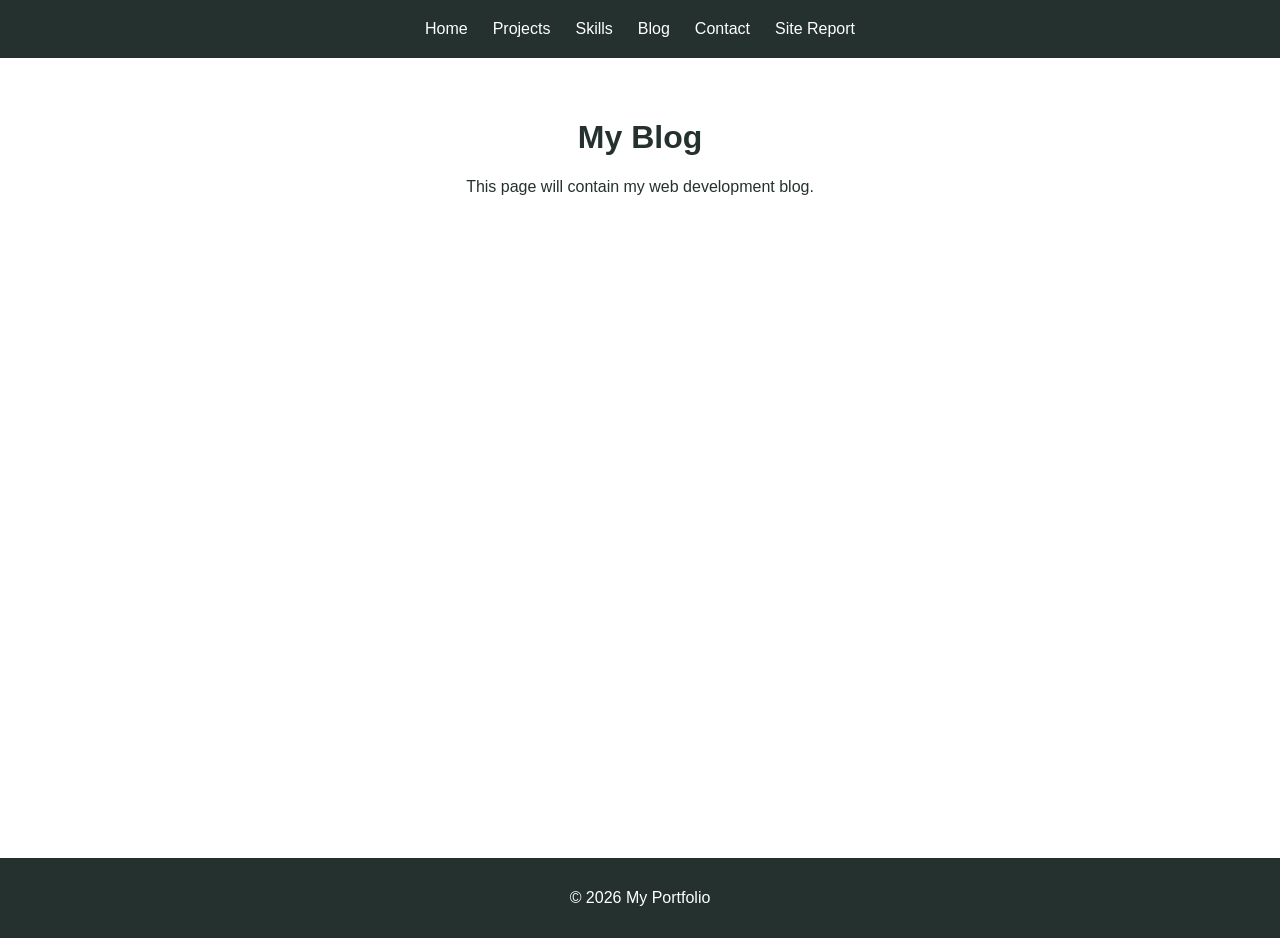
==== blog.html @ 3a8a8861 "Created portfolio website structure" ====
<!DOCTYPE html>
<html lang="en">
<head>
    <meta charset="UTF-8">
    <meta name="viewport" content="width=device-width, initial-scale=1.0">
    <title>Blog | My Portfolio</title>
    <link rel="stylesheet" href="file.css">
</head>

<body>

    <header>
        <nav>
            <a href="index.html">Home</a>
            <a href="project.html">Projects</a>
            <a href="skills.html">Skills</a>
            <a href="blog.html">Blog</a>
            <a href="contact.html">Contact</a>
            <a href="sitereport.html">Site Report</a>
        </nav>
    </header>

    <main>
        <h1>My Blog</h1>
        <p>This page will contain my web development blog.</p>
    </main>

    <footer>
        <p>&copy; 2026 My Portfolio</p>
    </footer>

</body>
</html>
---- file.css ----
body {
    margin: 0;
    font-family: Arial, sans-serif;
    background-color: white;
    color: #24312F;
}

header {
    background-color: #24312F;
    padding: 20px;
}

nav {
    display: flex;
    justify-content: center;
    gap: 25px;
}

nav a {
    color: white;
    text-decoration: none;
}

nav a:hover {
    text-decoration: underline;
}

main {
    min-height: 80vh;
    padding: 40px;
    text-align: center;
}

footer {
    background-color: #24312F;
    color: white;
    text-align: center;
    padding: 15px;
}
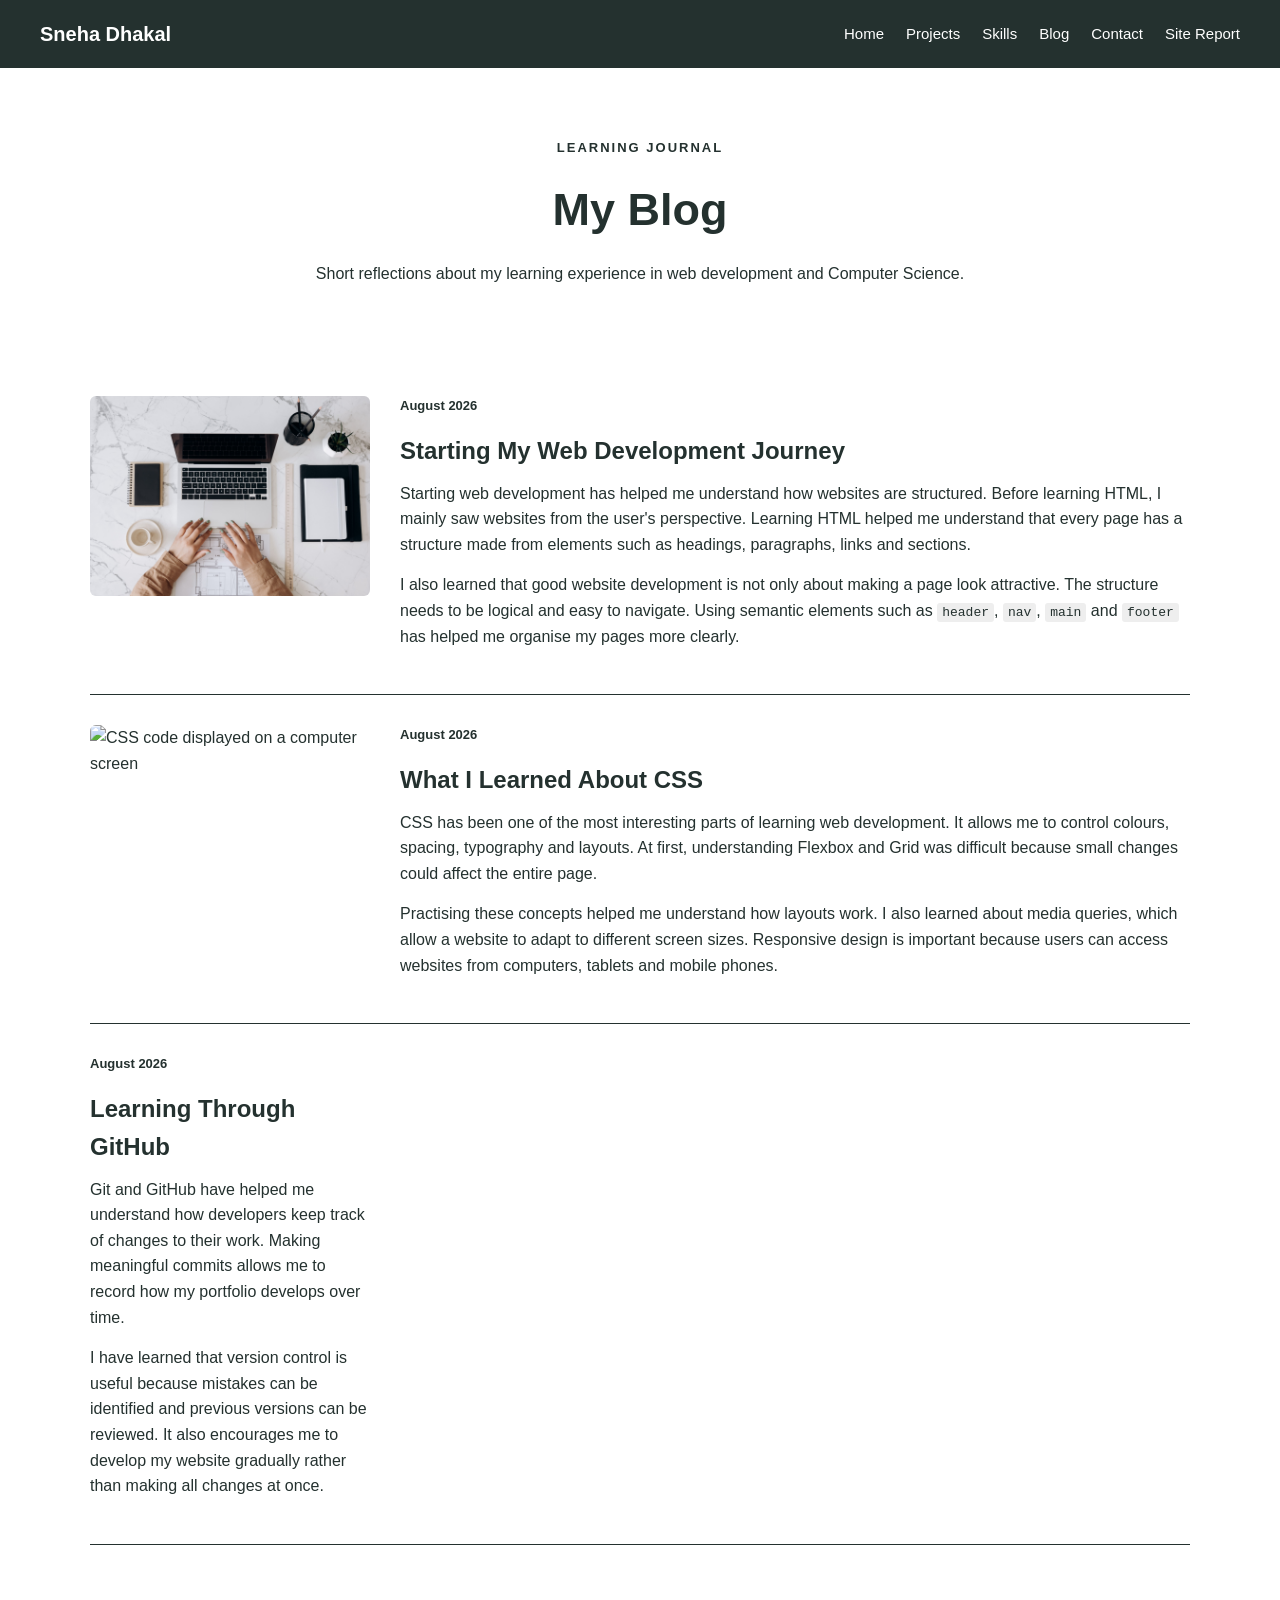
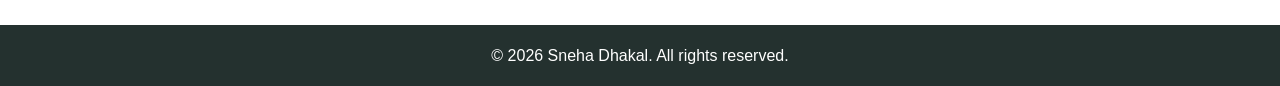
==== commit dc6078b9: "Fixed project images and updated portfolio styling" ====
--- a/blog.html
+++ b/blog.html
@@ -1,33 +1,173 @@
 <!DOCTYPE html>
 <html lang="en">
+
 <head>
     <meta charset="UTF-8">
     <meta name="viewport" content="width=device-width, initial-scale=1.0">
-    <title>Blog | My Portfolio</title>
+    <meta name="description" content="Web development blog by Sneha Dhakal">
+    <title>Blog | Sneha Dhakal</title>
+
     <link rel="stylesheet" href="file.css">
 </head>
 
 <body>
 
-    <header>
-        <nav>
-            <a href="index.html">Home</a>
-            <a href="project.html">Projects</a>
-            <a href="skills.html">Skills</a>
-            <a href="blog.html">Blog</a>
-            <a href="contact.html">Contact</a>
-            <a href="sitereport.html">Site Report</a>
+    <header class="site-header">
+
+        <nav aria-label="Main navigation">
+
+            <a href="index.html" class="logo">Sneha Dhakal</a>
+
+            <div class="nav-links">
+                <a href="index.html">Home</a>
+                <a href="project.html">Projects</a>
+                <a href="skills.html">Skills</a>
+                <a href="blog.html">Blog</a>
+                <a href="contact.html">Contact</a>
+                <a href="sitereport.html">Site Report</a>
+            </div>
+
         </nav>
+
     </header>
 
+
     <main>
-        <h1>My Blog</h1>
-        <p>This page will contain my web development blog.</p>
+
+        <section class="page-introduction">
+
+            <div class="content-width">
+
+                <p class="eyebrow">LEARNING JOURNAL</p>
+
+                <h1>My Blog</h1>
+
+                <p>
+                    Short reflections about my learning experience in
+                    web development and Computer Science.
+                </p>
+
+            </div>
+
+        </section>
+
+
+        <section class="blog-section">
+
+            <div class="content-width">
+
+
+                <article class="blog-post">
+
+                    <img src="images/blog1.jpg"
+                         alt="Computer and web development workspace">
+
+                    <div class="blog-content">
+
+                        <p class="blog-date">August 2026</p>
+
+                        <h2>Starting My Web Development Journey</h2>
+
+                        <p>
+                            Starting web development has helped me understand
+                            how websites are structured. Before learning HTML,
+                            I mainly saw websites from the user's perspective.
+                            Learning HTML helped me understand that every page
+                            has a structure made from elements such as headings,
+                            paragraphs, links and sections.
+                        </p>
+
+                        <p>
+                            I also learned that good website development is
+                            not only about making a page look attractive.
+                            The structure needs to be logical and easy to
+                            navigate. Using semantic elements such as
+                            <code>header</code>, <code>nav</code>,
+                            <code>main</code> and <code>footer</code> has
+                            helped me organise my pages more clearly.
+                        </p>
+
+                    </div>
+
+                </article>
+
+
+                <article class="blog-post">
+
+                    <img src="images/blog2.jpg"
+                         alt="CSS code displayed on a computer screen">
+
+                    <div class="blog-content">
+
+                        <p class="blog-date">August 2026</p>
+
+                        <h2>What I Learned About CSS</h2>
+
+                        <p>
+                            CSS has been one of the most interesting parts
+                            of learning web development. It allows me to
+                            control colours, spacing, typography and layouts.
+                            At first, understanding Flexbox and Grid was
+                            difficult because small changes could affect
+                            the entire page.
+                        </p>
+
+                        <p>
+                            Practising these concepts helped me understand
+                            how layouts work. I also learned about media
+                            queries, which allow a website to adapt to
+                            different screen sizes. Responsive design is
+                            important because users can access websites
+                            from computers, tablets and mobile phones.
+                        </p>
+
+                    </div>
+
+                </article>
+
+
+                <article class="blog-post">
+
+                    <div class="blog-content">
+
+                        <p class="blog-date">August 2026</p>
+
+                        <h2>Learning Through GitHub</h2>
+
+                        <p>
+                            Git and GitHub have helped me understand how
+                            developers keep track of changes to their work.
+                            Making meaningful commits allows me to record
+                            how my portfolio develops over time.
+                        </p>
+
+                        <p>
+                            I have learned that version control is useful
+                            because mistakes can be identified and previous
+                            versions can be reviewed. It also encourages me
+                            to develop my website gradually rather than
+                            making all changes at once.
+                        </p>
+
+                    </div>
+
+                </article>
+
+            </div>
+
+        </section>
+
     </main>
 
-    <footer>
-        <p>&copy; 2026 My Portfolio</p>
+
+    <footer class="site-footer">
+
+        <p>
+            &copy; 2026 Sneha Dhakal. All rights reserved.
+        </p>
+
     </footer>
 
 </body>
+
 </html>
--- a/file.css
+++ b/file.css
@@ -1,39 +1,1162 @@
+/* =====================================================
+   CSY1063 WEB DEVELOPMENT
+   SNEHA DHAKAL PORTFOLIO
+   SIMPLE ORIGINAL CSS
+===================================================== */
+
+
+/* =====================================================
+   RESET
+===================================================== */
+
+* {
+    margin: 0;
+    padding: 0;
+    box-sizing: border-box;
+}
+
+
+/* =====================================================
+   GENERAL
+===================================================== */
+
 body {
-    margin: 0;
     font-family: Arial, sans-serif;
+    background-color: #ffffff;
+    color: #24312F;
+    line-height: 1.6;
+}
+
+img {
+    max-width: 100%;
+    display: block;
+}
+
+a {
+    color: #24312F;
+}
+
+p {
+    margin-bottom: 15px;
+}
+
+
+/* =====================================================
+   HEADER
+===================================================== */
+
+.site-header {
+    background-color: #24312F;
+    padding: 18px 30px;
+}
+
+.site-header nav {
+    max-width: 1200px;
+    margin: 0 auto;
+
+    display: flex;
+    align-items: center;
+    justify-content: space-between;
+
+    gap: 30px;
+}
+
+.logo {
+    color: white;
+    text-decoration: none;
+
+    font-size: 20px;
+    font-weight: bold;
+}
+
+.nav-links {
+    display: flex;
+    align-items: center;
+    justify-content: center;
+
+    gap: 22px;
+    flex-wrap: wrap;
+}
+
+.nav-links a {
+    color: white;
+    text-decoration: none;
+
+    font-size: 15px;
+}
+
+.nav-links a:hover {
+    text-decoration: underline;
+}
+
+
+/* =====================================================
+   COMMON CONTENT WIDTH
+===================================================== */
+
+.content-width {
+    width: 90%;
+    max-width: 1100px;
+    margin: 0 auto;
+}
+
+
+/* =====================================================
+   HOME HERO
+===================================================== */
+
+.hero {
+    min-height: 65vh;
+
+    display: flex;
+    align-items: center;
+    justify-content: space-between;
+
+    gap: 50px;
+
+    width: 90%;
+    max-width: 1200px;
+
+    margin: 0 auto;
+
+    padding: 60px 0;
+}
+
+
+/* Left side */
+
+.hero-content {
+    width: 55%;
+}
+
+
+/* Small welcome text */
+
+.eyebrow {
+    font-size: 13px;
+    font-weight: bold;
+
+    letter-spacing: 2px;
+
+    margin-bottom: 15px;
+}
+
+
+/* Main heading */
+
+.hero h1 {
+    font-size: 52px;
+    line-height: 1.2;
+
+    margin-bottom: 15px;
+}
+
+
+/* Subheading */
+
+.hero h2 {
+    font-size: 24px;
+    font-weight: normal;
+
+    margin-bottom: 20px;
+}
+
+
+/* Description */
+
+.hero-description {
+    max-width: 650px;
+
+    margin-bottom: 25px;
+}
+
+
+/* =====================================================
+   HERO IMAGE - RIGHT SIDE
+===================================================== */
+
+.hero-image {
+    width: 40%;
+
+    display: flex;
+    justify-content: center;
+    align-items: center;
+}
+
+.hero-image img {
+    width: 330px;
+    height: 350px;
+
+    object-fit: cover;
+
+    /* Straight corners */
+    border-radius: 0;
+}
+
+
+/* =====================================================
+   BUTTONS
+===================================================== */
+
+.hero-buttons {
+    margin-top: 25px;
+}
+
+.button {
+    display: inline-block;
+
+    background-color: #24312F;
+    color: white;
+
+    padding: 12px 24px;
+    margin: 5px;
+
+    border: 2px solid #24312F;
+    border-radius: 5px;
+
+    text-decoration: none;
+}
+
+.button:hover {
     background-color: white;
     color: #24312F;
 }
 
-header {
-    background-color: #24312F;
-    padding: 20px;
-}
-
-nav {
-    display: flex;
-    justify-content: center;
-    gap: 25px;
-}
-
-nav a {
-    color: white;
-    text-decoration: none;
-}
-
-nav a:hover {
-    text-decoration: underline;
-}
-
-main {
-    min-height: 80vh;
-    padding: 40px;
-    text-align: center;
-}
-
-footer {
+.button-outline {
+    background-color: white;
+    color: #24312F;
+}
+
+.button-outline:hover {
     background-color: #24312F;
     color: white;
+}
+
+
+/* =====================================================
+   ABOUT SECTION
+===================================================== */
+
+.about-section {
+    background-color: #f5f5f5;
+
+    padding: 70px 20px;
+
     text-align: center;
-    padding: 15px;
+}
+
+.about-section .content-width {
+    max-width: 900px;
+    margin: 0 auto;
+}
+
+.about-section h2 {
+    color: #24312F;
+
+    font-size: 36px;
+    line-height: 1.3;
+
+    margin-bottom: 25px;
+}
+
+.about-section p {
+    max-width: 800px;
+
+    margin: 0 auto 18px;
+
+    color: #333333;
+
+    font-size: 16px;
+
+    line-height: 1.7;
+}
+
+
+/* =====================================================
+   HOME SKILLS / LEARNING
+===================================================== */
+
+.home-skills {
+    background-color: #ffffff;
+
+    padding: 70px 20px 80px;
+}
+
+.home-skills .content-width {
+    max-width: 1050px;
+
+    margin: 0 auto;
+}
+
+
+/* Skills heading */
+
+.home-skills h2 {
+    text-align: center;
+
+    color: #24312F;
+
+    font-size: 36px;
+
+    line-height: 1.3;
+
+    margin-bottom: 45px;
+}
+
+
+/* =====================================================
+   SKILL GRID
+===================================================== */
+
+.home-skill-grid {
+    display: grid;
+
+    grid-template-columns: repeat(3, 1fr);
+
+    gap: 30px;
+
+    max-width: 1050px;
+
+    margin: 0 auto;
+}
+
+
+/* =====================================================
+   SKILL ITEMS
+===================================================== */
+
+.simple-card {
+    background-color: #ffffff;
+
+    border-top: 3px solid #24312F;
+
+    border-bottom: 1px solid #cccccc;
+
+    padding: 30px 25px;
+
+    text-align: left;
+}
+
+.simple-card h3 {
+    color: #24312F;
+
+    font-size: 22px;
+
+    margin-bottom: 12px;
+}
+
+.simple-card p {
+    color: #333333;
+
+    font-size: 15px;
+
+    line-height: 1.7;
+
+    margin-bottom: 0;
+}
+
+
+/* =====================================================
+   VIEW FULL SKILLS BUTTON
+===================================================== */
+
+.center-link {
+    text-align: center;
+
+    margin-top: 40px;
+}
+
+.text-link {
+    display: inline-block;
+
+    background-color: #24312F;
+
+    color: white;
+
+    padding: 11px 22px;
+
+    border: 2px solid #24312F;
+
+    border-radius: 4px;
+
+    text-decoration: none;
+}
+
+.text-link:hover {
+    background-color: white;
+
+    color: #24312F;
+}
+
+
+/* =====================================================
+   PAGE INTRODUCTION
+===================================================== */
+
+.page-introduction {
+    padding: 70px 20px 45px;
+
+    text-align: center;
+}
+
+.page-introduction h1 {
+    font-size: 45px;
+
+    margin-bottom: 15px;
+}
+
+.page-introduction p:last-child {
+    max-width: 750px;
+
+    margin-left: auto;
+    margin-right: auto;
+}
+
+
+/* =====================================================
+   PROJECT PAGE
+===================================================== */
+
+.projects-section {
+    width: 90%;
+    max-width: 1100px;
+
+    margin: 0 auto;
+
+    padding-bottom: 80px;
+}
+
+
+/* Different grid layout required by assessment */
+
+.project-grid {
+    display: grid;
+
+    grid-template-columns: 2fr 1fr;
+
+    grid-template-rows: auto auto auto;
+
+    gap: 25px;
+}
+
+
+/* Large project */
+
+.project-large {
+    grid-row: span 2;
+}
+
+
+/* Wide project */
+
+.project-wide {
+    grid-column: 1 / -1;
+}
+
+
+/* Project card */
+
+.project-card {
+    border: 1px solid #24312F;
+
+    border-radius: 7px;
+
+    overflow: hidden;
+
+    background-color: white;
+}
+
+
+/* Project image */
+
+.project-image {
+    width: 100%;
+    height: 220px;
+
+    overflow: hidden;
+}
+
+.project-large .project-image {
+    height: 300px;
+}
+
+.project-image img {
+    width: 100%;
+    height: 100%;
+
+    object-fit: cover;
+}
+
+.project-content {
+    padding: 25px;
+}
+
+.project-number {
+    font-weight: bold;
+
+    font-size: 14px;
+}
+
+.project-content h2 {
+    margin-bottom: 12px;
+}
+
+
+/* =====================================================
+   SKILLS PAGE
+===================================================== */
+
+.skills-section {
+    padding: 30px 20px 60px;
+}
+
+.skills-section h2 {
+    font-size: 32px;
+
+    margin-bottom: 25px;
+}
+
+
+/* =====================================================
+   SKILLS TABLE
+===================================================== */
+
+.table-wrapper {
+    overflow-x: auto;
+}
+
+table {
+    width: 100%;
+
+    border-collapse: collapse;
+
+    min-width: 600px;
+}
+
+caption {
+    text-align: left;
+
+    font-weight: bold;
+
+    margin-bottom: 10px;
+}
+
+th,
+td {
+    border: 1px solid #24312F;
+
+    padding: 14px;
+
+    text-align: left;
+}
+
+th {
+    background-color: #24312F;
+
+    color: white;
+}
+
+
+/* =====================================================
+   SKILLS LISTS
+===================================================== */
+
+.skills-lists {
+    padding: 20px 20px 80px;
+}
+
+.skill-list-grid {
+    display: grid;
+
+    grid-template-columns: repeat(3, 1fr);
+
+    gap: 25px;
+}
+
+.list-card {
+    border: 1px solid #24312F;
+
+    border-radius: 6px;
+
+    padding: 30px;
+
+    background-color: white;
+}
+
+.list-card h2 {
+    margin-bottom: 20px;
+}
+
+.list-card ul,
+.list-card ol {
+    padding-left: 22px;
+}
+
+.list-card li {
+    margin-bottom: 8px;
+}
+
+
+/* =====================================================
+   BLOG PAGE
+===================================================== */
+
+.blog-section {
+    padding: 20px 20px 80px;
+}
+
+.blog-post {
+    display: grid;
+
+    grid-template-columns: 280px 1fr;
+
+    gap: 30px;
+
+    padding: 30px 0;
+
+    border-bottom: 1px solid #24312F;
+}
+
+.blog-post img {
+    width: 100%;
+    height: 200px;
+
+    object-fit: cover;
+
+    border-radius: 6px;
+}
+
+.blog-content h2 {
+    margin-bottom: 10px;
+}
+
+.blog-date {
+    font-size: 13px;
+
+    font-weight: bold;
+}
+
+
+/* =====================================================
+   CONTACT PAGE
+===================================================== */
+
+.contact-section {
+    padding: 20px 20px 80px;
+}
+
+.contact-grid {
+    display: grid;
+
+    grid-template-columns: 1fr 1fr;
+
+    gap: 60px;
+}
+
+.contact-information h2,
+.contact-form h2 {
+    margin-bottom: 20px;
+}
+
+.contact-detail {
+    margin-top: 25px;
+}
+
+.contact-detail h3 {
+    margin-bottom: 5px;
+}
+
+.contact-detail a {
+    color: #24312F;
+}
+
+
+/* Contact form */
+
+.contact-form {
+    display: flex;
+
+    flex-direction: column;
+}
+
+.contact-form label {
+    margin-top: 15px;
+
+    margin-bottom: 5px;
+
+    font-weight: bold;
+}
+
+.contact-form input,
+.contact-form textarea {
+    width: 100%;
+
+    padding: 12px;
+
+    border: 1px solid #24312F;
+
+    border-radius: 4px;
+
+    font-family: Arial, sans-serif;
+
+    font-size: 15px;
+}
+
+.contact-form textarea {
+    resize: vertical;
+}
+
+.contact-form button {
+    margin-top: 20px;
+
+    padding: 12px;
+
+    background-color: #24312F;
+
+    color: white;
+
+    border: 2px solid #24312F;
+
+    border-radius: 5px;
+
+    cursor: pointer;
+
+    font-size: 15px;
+}
+
+.contact-form button:hover {
+    background-color: white;
+
+    color: #24312F;
+}
+
+
+/* =====================================================
+   SITE REPORT
+===================================================== */
+
+.report-section {
+    padding: 60px 20px 80px;
+}
+
+.report-content {
+    width: 90%;
+
+    max-width: 900px;
+
+    margin: 0 auto;
+}
+
+.report-content > .eyebrow {
+    text-align: center;
+}
+
+.report-content > h1 {
+    text-align: center;
+
+    font-size: 45px;
+
+    margin-bottom: 50px;
+}
+
+.report-part {
+    margin-bottom: 45px;
+}
+
+.report-part h2 {
+    margin-bottom: 15px;
+}
+
+.report-part p {
+    margin-bottom: 18px;
+}
+
+code {
+    background-color: #eeeeee;
+
+    padding: 2px 5px;
+
+    border-radius: 3px;
+}
+
+
+/* =====================================================
+   VALIDATION SECTION
+===================================================== */
+
+.validation-placeholder {
+    border: 2px dashed #24312F;
+
+    padding: 30px;
+
+    margin-top: 20px;
+
+    text-align: center;
+}
+
+.validation-placeholder img {
+    max-width: 100%;
+
+    height: auto;
+
+    margin: 20px auto;
+}
+
+
+/* =====================================================
+   FOOTER
+===================================================== */
+
+.site-footer {
+    background-color: #24312F;
+
+    color: white;
+
+    text-align: center;
+
+    padding: 18px 20px;
+}
+
+.site-footer p {
+    margin: 0;
+}
+
+
+/* =====================================================
+   TABLET RESPONSIVE
+===================================================== */
+
+@media (max-width: 768px) {
+
+    /* ---------------------------------------------
+       Navigation
+    --------------------------------------------- */
+
+    .site-header {
+        padding: 15px 20px;
+    }
+
+    .site-header nav {
+        flex-direction: column;
+
+        gap: 15px;
+    }
+
+    .nav-links {
+        gap: 12px;
+    }
+
+
+    /* ---------------------------------------------
+       Hero
+    --------------------------------------------- */
+
+    .hero {
+        min-height: auto;
+
+        flex-direction: column;
+
+        text-align: center;
+
+        gap: 35px;
+
+        padding: 50px 20px;
+    }
+
+    .hero-content {
+        width: 100%;
+    }
+
+    .hero h1 {
+        font-size: 38px;
+    }
+
+    .hero h2 {
+        font-size: 20px;
+    }
+
+    .hero-description {
+        margin-left: auto;
+
+        margin-right: auto;
+    }
+
+
+    /* ---------------------------------------------
+       Hero Image
+    --------------------------------------------- */
+
+    .hero-image {
+        width: 100%;
+
+        order: -1;
+    }
+
+    .hero-image img {
+        width: 260px;
+
+        height: 280px;
+    }
+
+
+    /* ---------------------------------------------
+       Buttons
+    --------------------------------------------- */
+
+    .hero-buttons {
+        display: flex;
+
+        flex-direction: column;
+
+        align-items: center;
+    }
+
+    .button {
+        width: 210px;
+
+        text-align: center;
+    }
+
+
+    /* ---------------------------------------------
+       About
+    --------------------------------------------- */
+
+    .about-section {
+        padding: 55px 20px;
+    }
+
+    .about-section h2 {
+        font-size: 30px;
+    }
+
+    .about-section p {
+        font-size: 15px;
+    }
+
+
+    /* ---------------------------------------------
+       Home Skills
+    --------------------------------------------- */
+
+    .home-skills {
+        padding: 55px 20px 65px;
+    }
+
+    .home-skills h2 {
+        font-size: 30px;
+
+        margin-bottom: 35px;
+    }
+
+    .home-skill-grid {
+        grid-template-columns: 1fr;
+
+        gap: 20px;
+    }
+
+    .simple-card {
+        text-align: center;
+
+        padding: 25px 20px;
+    }
+
+
+    /* ---------------------------------------------
+       Page Headings
+    --------------------------------------------- */
+
+    .page-introduction h1 {
+        font-size: 36px;
+    }
+
+
+    /* ---------------------------------------------
+       Projects
+    --------------------------------------------- */
+
+    .project-grid {
+        grid-template-columns: 1fr;
+
+        grid-template-rows: auto;
+    }
+
+    .project-large {
+        grid-row: auto;
+    }
+
+    .project-wide {
+        grid-column: auto;
+    }
+
+    .project-large .project-image,
+    .project-image {
+        height: 220px;
+    }
+
+
+    /* ---------------------------------------------
+       Skills
+    --------------------------------------------- */
+
+    .skill-list-grid {
+        grid-template-columns: 1fr;
+    }
+
+
+    /* ---------------------------------------------
+       Blog
+    --------------------------------------------- */
+
+    .blog-post {
+        grid-template-columns: 1fr;
+    }
+
+    .blog-post img {
+        height: 230px;
+    }
+
+
+    /* ---------------------------------------------
+       Contact
+    --------------------------------------------- */
+
+    .contact-grid {
+        grid-template-columns: 1fr;
+
+        gap: 40px;
+    }
+
+
+    /* ---------------------------------------------
+       Site Report
+    --------------------------------------------- */
+
+    .report-content > h1 {
+        font-size: 36px;
+    }
+}
+
+
+/* =====================================================
+   SMALL MOBILE
+===================================================== */
+
+@media (max-width: 480px) {
+
+    /* Navigation */
+
+    .nav-links {
+        flex-direction: column;
+
+        width: 100%;
+    }
+
+
+    /* Hero */
+
+    .hero {
+        width: 92%;
+
+        padding: 40px 15px;
+    }
+
+    .hero h1 {
+        font-size: 32px;
+    }
+
+    .hero h2 {
+        font-size: 18px;
+    }
+
+    .hero-description {
+        font-size: 15px;
+    }
+
+    .hero-image img {
+        width: 210px;
+
+        height: 230px;
+    }
+
+
+    /* Page headings */
+
+    .page-introduction h1 {
+        font-size: 32px;
+    }
+
+
+    /* Section headings */
+
+    .about-section h2,
+    .home-skills h2 {
+        font-size: 27px;
+    }
+
+
+    /* About */
+
+    .about-section {
+        padding: 50px 15px;
+    }
+
+    .about-section p {
+        font-size: 15px;
+    }
+
+
+    /* Home skills */
+
+    .home-skills {
+        padding: 50px 15px 60px;
+    }
+
+    .simple-card {
+        padding: 25px 20px;
+    }
+
+    .simple-card h3 {
+        font-size: 20px;
+    }
+
+    .simple-card p {
+        font-size: 14px;
+    }
+
+
+    /* Buttons */
+
+    .button {
+        width: 200px;
+    }
+
+    .text-link {
+        padding: 10px 18px;
+    }
+
+
+    /* Project */
+
+    .project-content {
+        padding: 20px;
+    }
+
+
+    /* Contact */
+
+    .contact-section {
+        padding: 20px 15px 60px;
+    }
+
+
+    /* Report */
+
+    .report-section {
+        padding: 45px 15px 60px;
+    }
+
+    .report-content {
+        width: 100%;
+    }
 }
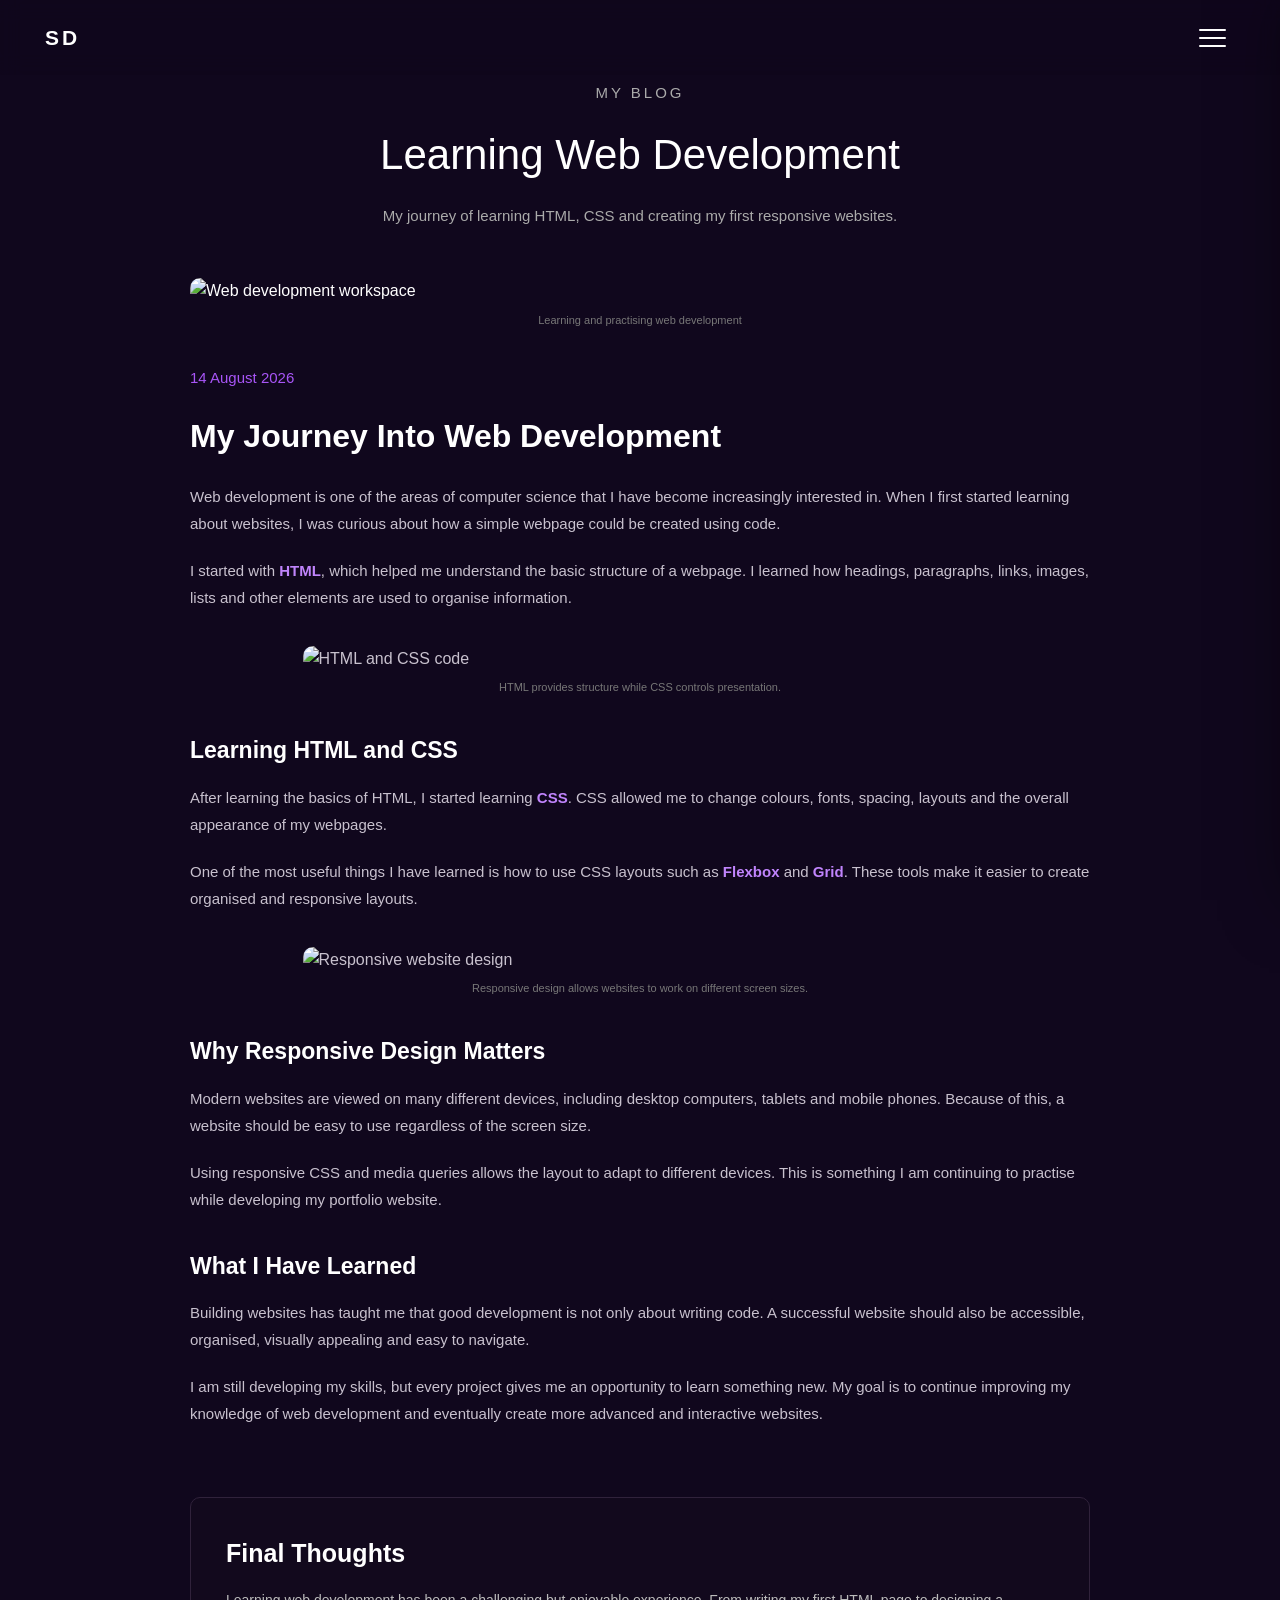
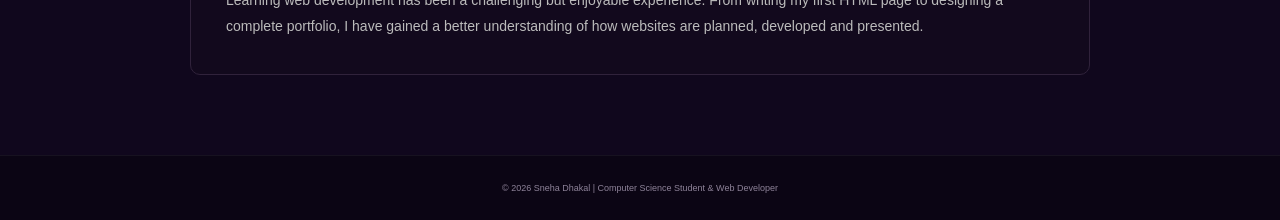
==== commit 3e36a840: "Updated portfolio pages and site report" ====
--- a/blog.html
+++ b/blog.html
@@ -2,171 +2,347 @@
 <html lang="en">
 
 <head>
+
     <meta charset="UTF-8">
-    <meta name="viewport" content="width=device-width, initial-scale=1.0">
-    <meta name="description" content="Web development blog by Sneha Dhakal">
+
+    <meta name="viewport"
+          content="width=device-width, initial-scale=1.0">
+
+    <meta name="description"
+          content="Blog by Sneha Dhakal about web development and technology">
+
     <title>Blog | Sneha Dhakal</title>
 
     <link rel="stylesheet" href="file.css">
+
 </head>
 
+
 <body>
 
-    <header class="site-header">
-
-        <nav aria-label="Main navigation">
-
-            <a href="index.html" class="logo">Sneha Dhakal</a>
-
-            <div class="nav-links">
-                <a href="index.html">Home</a>
-                <a href="project.html">Projects</a>
-                <a href="skills.html">Skills</a>
-                <a href="blog.html">Blog</a>
-                <a href="contact.html">Contact</a>
-                <a href="sitereport.html">Site Report</a>
-            </div>
-
-        </nav>
-
-    </header>
-
-
-    <main>
-
-        <section class="page-introduction">
-
-            <div class="content-width">
-
-                <p class="eyebrow">LEARNING JOURNAL</p>
-
-                <h1>My Blog</h1>
-
-                <p>
-                    Short reflections about my learning experience in
-                    web development and Computer Science.
-                </p>
-
-            </div>
-
-        </section>
-
-
-        <section class="blog-section">
-
-            <div class="content-width">
-
-
-                <article class="blog-post">
-
-                    <img src="images/blog1.jpg"
-                         alt="Computer and web development workspace">
-
-                    <div class="blog-content">
-
-                        <p class="blog-date">August 2026</p>
-
-                        <h2>Starting My Web Development Journey</h2>
-
-                        <p>
-                            Starting web development has helped me understand
-                            how websites are structured. Before learning HTML,
-                            I mainly saw websites from the user's perspective.
-                            Learning HTML helped me understand that every page
-                            has a structure made from elements such as headings,
-                            paragraphs, links and sections.
-                        </p>
-
-                        <p>
-                            I also learned that good website development is
-                            not only about making a page look attractive.
-                            The structure needs to be logical and easy to
-                            navigate. Using semantic elements such as
-                            <code>header</code>, <code>nav</code>,
-                            <code>main</code> and <code>footer</code> has
-                            helped me organise my pages more clearly.
-                        </p>
-
-                    </div>
-
-                </article>
-
-
-                <article class="blog-post">
-
-                    <img src="images/blog2.jpg"
-                         alt="CSS code displayed on a computer screen">
-
-                    <div class="blog-content">
-
-                        <p class="blog-date">August 2026</p>
-
-                        <h2>What I Learned About CSS</h2>
-
-                        <p>
-                            CSS has been one of the most interesting parts
-                            of learning web development. It allows me to
-                            control colours, spacing, typography and layouts.
-                            At first, understanding Flexbox and Grid was
-                            difficult because small changes could affect
-                            the entire page.
-                        </p>
-
-                        <p>
-                            Practising these concepts helped me understand
-                            how layouts work. I also learned about media
-                            queries, which allow a website to adapt to
-                            different screen sizes. Responsive design is
-                            important because users can access websites
-                            from computers, tablets and mobile phones.
-                        </p>
-
-                    </div>
-
-                </article>
-
-
-                <article class="blog-post">
-
-                    <div class="blog-content">
-
-                        <p class="blog-date">August 2026</p>
-
-                        <h2>Learning Through GitHub</h2>
-
-                        <p>
-                            Git and GitHub have helped me understand how
-                            developers keep track of changes to their work.
-                            Making meaningful commits allows me to record
-                            how my portfolio develops over time.
-                        </p>
-
-                        <p>
-                            I have learned that version control is useful
-                            because mistakes can be identified and previous
-                            versions can be reviewed. It also encourages me
-                            to develop my website gradually rather than
-                            making all changes at once.
-                        </p>
-
-                    </div>
-
-                </article>
-
-            </div>
-
-        </section>
-
-    </main>
-
-
-    <footer class="site-footer">
-
-        <p>
-            &copy; 2026 Sneha Dhakal. All rights reserved.
-        </p>
-
-    </footer>
+
+<!-- =====================================================
+     HEADER
+===================================================== -->
+
+<header class="navbar">
+
+    <div class="logo">
+        SD
+    </div>
+
+
+    <button class="menu-button"
+            onclick="openMenu()"
+            aria-label="Open menu">
+
+        <span></span>
+        <span></span>
+        <span></span>
+
+    </button>
+
+</header>
+
+
+
+<!-- =====================================================
+     SIDE MENU
+===================================================== -->
+
+<nav class="side-menu" id="sideMenu">
+
+    <button class="close-button"
+            onclick="closeMenu()"
+            aria-label="Close menu">
+
+        &times;
+
+    </button>
+
+
+    <div class="menu-links">
+
+        <a href="index.html">Home</a>
+
+        <a href="blog.html">Blog</a>
+
+        <a href="project.html">Projects</a>
+
+        <a href="contact.html">Contact</a>
+
+        <a href="sitereport.html">Site Report</a>
+
+    </div>
+
+</nav>
+
+
+
+<main>
+
+
+<!-- =====================================================
+     BLOG HEADER
+===================================================== -->
+
+<section class="blog-header">
+
+    <p class="blog-label">
+        MY BLOG
+    </p>
+
+    <h1>
+        Learning Web Development
+    </h1>
+
+    <p>
+        My journey of learning HTML, CSS and creating
+        my first responsive websites.
+    </p>
+
+</section>
+
+
+
+<!-- =====================================================
+     BLOG ARTICLE
+===================================================== -->
+
+<article class="blog-article">
+
+
+    <!-- BLOG IMAGE -->
+
+    <figure class="blog-image">
+
+        <img src="images/web-development.jpg"
+             alt="Web development workspace">
+
+        <figcaption>
+            Learning and practising web development
+        </figcaption>
+
+    </figure>
+
+
+
+    <!-- BLOG CONTENT -->
+
+    <div class="blog-content">
+
+        <p class="blog-date">
+            14 August 2026
+        </p>
+
+
+        <h2>
+            My Journey Into Web Development
+        </h2>
+
+
+        <p>
+
+            Web development is one of the areas of
+            computer science that I have become increasingly
+            interested in. When I first started learning
+            about websites, I was curious about how a
+            simple webpage could be created using code.
+
+        </p>
+
+
+        <p>
+
+            I started with <strong>HTML</strong>, which helped
+            me understand the basic structure of a webpage.
+            I learned how headings, paragraphs, links,
+            images, lists and other elements are used to
+            organise information.
+
+        </p>
+
+
+        <!-- SECOND IMAGE -->
+
+        <figure class="blog-image small-image">
+
+            <img src="images/html-css.jpg"
+                 alt="HTML and CSS code">
+
+            <figcaption>
+                HTML provides structure while CSS controls presentation.
+            </figcaption>
+
+        </figure>
+
+
+        <h3>
+            Learning HTML and CSS
+        </h3>
+
+
+        <p>
+
+            After learning the basics of HTML, I started
+            learning <strong>CSS</strong>. CSS allowed me to
+            change colours, fonts, spacing, layouts and
+            the overall appearance of my webpages.
+
+        </p>
+
+
+        <p>
+
+            One of the most useful things I have learned
+            is how to use CSS layouts such as
+            <strong>Flexbox</strong> and <strong>Grid</strong>.
+            These tools make it easier to create organised
+            and responsive layouts.
+
+        </p>
+
+
+        <!-- THIRD IMAGE -->
+
+        <figure class="blog-image small-image">
+
+            <img src="images/responsive-design.jpg"
+                 alt="Responsive website design">
+
+            <figcaption>
+                Responsive design allows websites to work on different screen sizes.
+            </figcaption>
+
+        </figure>
+
+
+        <h3>
+            Why Responsive Design Matters
+        </h3>
+
+
+        <p>
+
+            Modern websites are viewed on many different
+            devices, including desktop computers, tablets
+            and mobile phones. Because of this, a website
+            should be easy to use regardless of the screen
+            size.
+
+        </p>
+
+
+        <p>
+
+            Using responsive CSS and media queries allows
+            the layout to adapt to different devices. This
+            is something I am continuing to practise while
+            developing my portfolio website.
+
+        </p>
+
+
+        <h3>
+            What I Have Learned
+        </h3>
+
+
+        <p>
+
+            Building websites has taught me that good
+            development is not only about writing code.
+            A successful website should also be accessible,
+            organised, visually appealing and easy to
+            navigate.
+
+        </p>
+
+
+        <p>
+
+            I am still developing my skills, but every
+            project gives me an opportunity to learn
+            something new. My goal is to continue improving
+            my knowledge of web development and eventually
+            create more advanced and interactive websites.
+
+        </p>
+
+
+    </div>
+
+</article>
+
+
+
+<!-- =====================================================
+     BLOG CONCLUSION
+===================================================== -->
+
+<section class="blog-conclusion">
+
+    <h2>
+        Final Thoughts
+    </h2>
+
+    <p>
+
+        Learning web development has been a challenging
+        but enjoyable experience. From writing my first
+        HTML page to designing a complete portfolio,
+        I have gained a better understanding of how
+        websites are planned, developed and presented.
+
+    </p>
+
+</section>
+
+
+</main>
+
+
+
+<!-- =====================================================
+     FOOTER
+===================================================== -->
+
+<footer>
+
+    <p>
+        © 2026 Sneha Dhakal |
+        Computer Science Student & Web Developer
+    </p>
+
+</footer>
+
+
+
+<!-- =====================================================
+     JAVASCRIPT
+===================================================== -->
+
+<script>
+
+function openMenu() {
+
+    document
+        .getElementById("sideMenu")
+        .classList.add("active");
+
+}
+
+
+function closeMenu() {
+
+    document
+        .getElementById("sideMenu")
+        .classList.remove("active");
+
+}
+
+</script>
+
 
 </body>
 
--- a/file.css
+++ b/file.css
@@ -1,13 +1,12 @@
-/* =====================================================
-   CSY1063 WEB DEVELOPMENT
+/* =========================================================
    SNEHA DHAKAL PORTFOLIO
-   SIMPLE ORIGINAL CSS
-===================================================== */
-
-
-/* =====================================================
+   HOME PAGE
+========================================================= */
+
+
+/* =========================================================
    RESET
-===================================================== */
+========================================================= */
 
 * {
     margin: 0;
@@ -15,16 +14,21 @@
     box-sizing: border-box;
 }
 
-
-/* =====================================================
-   GENERAL
-===================================================== */
+html {
+    scroll-behavior: smooth;
+}
 
 body {
-    font-family: Arial, sans-serif;
-    background-color: #ffffff;
-    color: #24312F;
+    background: #10071d;
+    color: #ffffff;
+    font-family: "Trebuchet MS", "Segoe UI", Arial, sans-serif;
     line-height: 1.6;
+    overflow-x: hidden;
+}
+
+a {
+    text-decoration: none;
+    color: inherit;
 }
 
 img {
@@ -32,1131 +36,2886 @@
     display: block;
 }
 
-a {
-    color: #24312F;
-}
-
-p {
-    margin-bottom: 15px;
-}
-
-
-/* =====================================================
-   HEADER
-===================================================== */
-
-.site-header {
-    background-color: #24312F;
-    padding: 18px 30px;
-}
-
-.site-header nav {
-    max-width: 1200px;
-    margin: 0 auto;
+
+/* =========================================================
+   NAVIGATION
+========================================================= */
+
+.navbar {
+    position: fixed;
+
+    top: 0;
+    left: 0;
+
+    width: 100%;
+
+    height: 75px;
+
+    padding: 0 45px;
 
     display: flex;
     align-items: center;
     justify-content: space-between;
 
-    gap: 30px;
-}
+    z-index: 1000;
+
+    background: rgba(16, 7, 29, 0.65);
+
+    backdrop-filter: blur(10px);
+}
+
+
+/* Logo */
 
 .logo {
+    font-size: 21px;
+
+    font-weight: bold;
+
+    letter-spacing: 3px;
+
+    color: #ffffff;
+}
+
+
+/* =========================================================
+   HAMBURGER MENU
+========================================================= */
+
+.menu-button {
+    width: 45px;
+    height: 45px;
+
+    border: none;
+
+    background: transparent;
+
+    cursor: pointer;
+
+    display: flex;
+
+    flex-direction: column;
+
+    justify-content: center;
+
+    align-items: center;
+
+    gap: 6px;
+}
+
+.menu-button span {
+    display: block;
+
+    width: 27px;
+    height: 2px;
+
+    background: #ffffff;
+
+    border-radius: 5px;
+
+    transition: 0.3s ease;
+}
+
+.menu-button:hover span {
+    background: #a94cff;
+}
+
+.menu-button:hover span:first-child {
+    transform: translateX(-4px);
+}
+
+.menu-button:hover span:last-child {
+    transform: translateX(4px);
+}
+
+
+/* =========================================================
+   SIDE MENU
+========================================================= */
+
+.side-menu {
+    position: fixed;
+
+    top: 0;
+    right: -380px;
+
+    width: 350px;
+    height: 100vh;
+
+    padding: 100px 45px;
+
+    background:
+        linear-gradient(
+            145deg,
+            #160923,
+            #28103f
+        );
+
+    z-index: 2000;
+
+    box-shadow:
+        -20px 0 60px rgba(0, 0, 0, 0.5);
+
+    transition: right 0.4s ease;
+}
+
+.side-menu.active {
+    right: 0;
+}
+
+
+/* Close button */
+
+.close-button {
+    position: absolute;
+
+    top: 25px;
+    right: 30px;
+
+    border: none;
+
+    background: transparent;
+
     color: white;
-    text-decoration: none;
-
-    font-size: 20px;
-    font-weight: bold;
-}
-
-.nav-links {
+
+    font-size: 36px;
+
+    cursor: pointer;
+
+    transition: 0.3s;
+}
+
+.close-button:hover {
+    color: #a94cff;
+
+    transform: rotate(90deg);
+}
+
+
+/* Menu links */
+
+.menu-links {
     display: flex;
+
+    flex-direction: column;
+
+    gap: 5px;
+}
+
+.menu-links a {
+    padding: 15px 5px;
+
+    border-bottom:
+        1px solid rgba(255,255,255,0.1);
+
+    color: #ffffff;
+
+    font-size: 21px;
+
+    transition: 0.3s;
+}
+
+.menu-links a:hover {
+    color: #a94cff;
+
+    padding-left: 18px;
+}
+
+
+/* =========================================================
+   HERO SECTION
+========================================================= */
+
+.home-hero {
+    position: relative;
+
+    min-height: 100vh;
+
+    max-width: 1100px;
+
+    margin: 0 auto;
+
+    padding:
+        150px 45px
+        100px;
+
+    display: flex;
+
+    align-items: center;
+
+    gap: 70px;
+}
+
+
+/* Purple glow behind image */
+
+.home-hero::before {
+    content: "";
+
+    position: absolute;
+
+    width: 450px;
+    height: 450px;
+
+    left: 20px;
+    top: 100px;
+
+    background:
+        radial-gradient(
+            circle,
+            rgba(129, 42, 211, 0.4),
+            transparent 70%
+        );
+
+    filter: blur(15px);
+
+    pointer-events: none;
+}
+
+
+/* =========================================================
+   HERO IMAGE
+========================================================= */
+
+.hero-image {
+    width: 42%;
+
+    position: relative;
+
+    display: flex;
+
+    justify-content: center;
+
+    align-items: center;
+
+    z-index: 2;
+}
+
+.hero-image::before {
+    content: "";
+
+    position: absolute;
+
+    width: 310px;
+    height: 310px;
+
+    border-radius: 50%;
+
+    background:
+        radial-gradient(
+            circle,
+            rgba(145, 49, 226, 0.6),
+            transparent 70%
+        );
+
+    filter: blur(20px);
+
+    z-index: -1;
+}
+
+
+/* Profile image */
+
+.profile {
+    width: 300px;
+    height: 330px;
+
+    object-fit: contain;
+
+    filter:
+        drop-shadow(
+            0 0 35px rgba(157, 58, 231, 0.5)
+        );
+}
+
+
+/* =========================================================
+   HERO CONTENT
+========================================================= */
+
+.hero-content {
+    width: 58%;
+
+    position: relative;
+
+    z-index: 3;
+}
+
+
+/* Small greeting */
+
+.hero-small-text {
+    font-size: 14px;
+
+    color: #ddd5e4;
+
+    margin-bottom: 15px;
+}
+
+.hero-small-text span {
+    color: #a94cff;
+}
+
+
+/* Label */
+
+.hero-label {
+    color: #cfc5d7;
+
+    font-size: 13px;
+
+    margin-bottom: 5px;
+}
+
+
+/* Main heading */
+
+.hero-content h1 {
+    max-width: 650px;
+
+    color: #ffffff;
+
+    font-size: 48px;
+
+    font-weight: 500;
+
+    line-height: 1.15;
+
+    margin-bottom: 22px;
+}
+
+.hero-content h1 span {
+    color: #a94cff;
+
+    text-shadow:
+        0 0 25px rgba(169, 76, 255, 0.25);
+}
+
+
+/* Role */
+
+.hero-role {
+    color: #d8cfdf;
+
+    font-size: 15px;
+
+    margin-bottom: 22px;
+}
+
+.hero-role strong {
+    color: #ffffff;
+}
+
+
+/* Description */
+
+.hero-description {
+    max-width: 630px;
+
+    color: #c7bdcf;
+
+    font-size: 13px;
+
+    line-height: 1.8;
+
+    margin-bottom: 28px;
+}
+
+
+/* =========================================================
+   HERO BUTTONS
+========================================================= */
+
+.hero-buttons {
+    display: flex;
+
+    gap: 14px;
+
+    flex-wrap: wrap;
+}
+
+.primary-button,
+.secondary-button {
+    padding: 11px 23px;
+
+    border-radius: 5px;
+
+    font-size: 11px;
+
+    transition: 0.3s ease;
+}
+
+
+/* Primary */
+
+.primary-button {
+    background: #8737c4;
+
+    border: 1px solid #8737c4;
+
+    color: #ffffff;
+}
+
+.primary-button:hover {
+    background: #a94cff;
+
+    transform: translateY(-3px);
+
+    box-shadow:
+        0 0 25px rgba(169, 76, 255, 0.4);
+}
+
+
+/* Secondary */
+
+.secondary-button {
+    background: transparent;
+
+    border: 1px solid #71319c;
+
+    color: #ffffff;
+}
+
+.secondary-button:hover {
+    background: #2a1241;
+
+    border-color: #a94cff;
+
+    transform: translateY(-3px);
+}
+
+
+/* =========================================================
+   SKILLS SECTION
+========================================================= */
+
+.skills-section {
+    position: relative;
+
+    padding:
+        90px 30px
+        120px;
+
+    background: #10071d;
+}
+
+.skills-section::before {
+    content: "";
+
+    position: absolute;
+
+    width: 500px;
+    height: 350px;
+
+    left: 50%;
+    top: 0;
+
+    transform: translateX(-50%);
+
+    background:
+        radial-gradient(
+            circle,
+            rgba(123, 40, 198, 0.25),
+            transparent 70%
+        );
+
+    filter: blur(25px);
+}
+
+
+/* Container */
+
+.skills-container {
+    position: relative;
+
+    max-width: 1000px;
+
+    margin: auto;
+}
+
+
+/* Heading */
+
+.skills-container > h2 {
+    color: #ffffff;
+
+    font-size: 30px;
+
+    font-weight: 500;
+
+    margin-bottom: 40px;
+}
+
+.skills-container > h2::after {
+    content: "";
+
+    display: block;
+
+    width: 75px;
+    height: 2px;
+
+    background: #8737c4;
+
+    margin-top: 10px;
+}
+
+
+/* =========================================================
+   SKILLS GRID
+========================================================= */
+
+.skills-grid {
+    display: grid;
+
+    grid-template-columns: 1fr 1fr;
+
+    gap: 12px;
+}
+
+
+/* =========================================================
+   SKILL CARD
+========================================================= */
+
+.skill-card {
+    min-height: 145px;
+
+    position: relative;
+
+    display: flex;
+
+    align-items: center;
+
+    padding: 23px;
+
+    overflow: hidden;
+
+    border-radius: 8px;
+
+    border-top:
+        2px solid #7228b7;
+
+    background:
+        linear-gradient(
+            135deg,
+            #211033,
+            #341454
+        );
+
+    transition: 0.35s ease;
+}
+
+.skill-card::after {
+    content: "";
+
+    position: absolute;
+
+    width: 180px;
+    height: 180px;
+
+    right: -80px;
+    bottom: -100px;
+
+    background:
+        radial-gradient(
+            circle,
+            rgba(165, 65, 255, 0.3),
+            transparent 70%
+        );
+
+    filter: blur(10px);
+}
+
+.skill-card:hover {
+    transform: translateY(-6px);
+
+    border-top-color: #b158ff;
+
+    box-shadow:
+        0 12px 35px rgba(112, 35, 181, 0.3);
+}
+
+
+/* Skill icon */
+
+.skill-icon {
+    width: 60px;
+    height: 60px;
+
+    min-width: 60px;
+
+    margin-right: 20px;
+
+    border-radius: 50%;
+
+    display: flex;
+
     align-items: center;
     justify-content: center;
 
-    gap: 22px;
+    background:
+        radial-gradient(
+            circle,
+            #9945dc,
+            #39145d
+        );
+
+    color: #ffffff;
+
+    font-size: 19px;
+
+    box-shadow:
+        0 0 25px rgba(155, 69, 232, 0.35);
+}
+
+
+/* Skill content */
+
+.skill-content {
+    position: relative;
+
+    z-index: 2;
+}
+
+.skill-content h3 {
+    color: #ffffff;
+
+    font-size: 16px;
+
+    margin-bottom: 5px;
+}
+
+.skill-content p {
+    max-width: 300px;
+
+    color: #cfc5d7;
+
+    font-size: 10px;
+
+    line-height: 1.6;
+
+    margin-bottom: 9px;
+}
+
+.skill-content a {
+    display: inline-block;
+
+    padding: 4px 10px;
+
+    border:
+        1px solid #7131a8;
+
+    border-radius: 4px;
+
+    color: #ffffff;
+
+    font-size: 8px;
+
+    transition: 0.3s;
+}
+
+.skill-content a:hover {
+    background: #8737c4;
+
+    border-color: #8737c4;
+}
+
+
+/* =========================================================
+   TECHNOLOGY SECTION
+========================================================= */
+
+.technology-section {
+    max-width: 650px;
+
+    margin: 80px auto 0;
+
+    text-align: center;
+}
+
+.technology-section h3 {
+    color: #ffffff;
+
+    font-size: 19px;
+
+    font-weight: 400;
+
+    margin-bottom: 7px;
+}
+
+.technology-section h3 span {
+    color: #a94cff;
+}
+
+.technology-section p {
+    color: #c7bdcf;
+
+    font-size: 11px;
+}
+
+
+/* Technology icons */
+
+.technology-icons {
+    margin-top: 25px;
+
+    display: flex;
+
+    justify-content: center;
+
+    gap: 12px;
+
     flex-wrap: wrap;
 }
 
-.nav-links a {
-    color: white;
-    text-decoration: none;
-
-    font-size: 15px;
-}
-
-.nav-links a:hover {
-    text-decoration: underline;
-}
-
-
-/* =====================================================
-   COMMON CONTENT WIDTH
-===================================================== */
-
-.content-width {
-    width: 90%;
-    max-width: 1100px;
-    margin: 0 auto;
-}
-
-
-/* =====================================================
-   HOME HERO
-===================================================== */
-
-.hero {
-    min-height: 65vh;
+.tech {
+    width: 45px;
+    height: 45px;
+
+    border-radius: 50%;
 
     display: flex;
-    align-items: center;
-    justify-content: space-between;
-
-    gap: 50px;
-
-    width: 90%;
-    max-width: 1200px;
-
-    margin: 0 auto;
-
-    padding: 60px 0;
-}
-
-
-/* Left side */
-
-.hero-content {
-    width: 55%;
-}
-
-
-/* Small welcome text */
-
-.eyebrow {
-    font-size: 13px;
-    font-weight: bold;
-
-    letter-spacing: 2px;
-
-    margin-bottom: 15px;
-}
-
-
-/* Main heading */
-
-.hero h1 {
-    font-size: 52px;
-    line-height: 1.2;
-
-    margin-bottom: 15px;
-}
-
-
-/* Subheading */
-
-.hero h2 {
-    font-size: 24px;
-    font-weight: normal;
-
-    margin-bottom: 20px;
-}
-
-
-/* Description */
-
-.hero-description {
-    max-width: 650px;
-
-    margin-bottom: 25px;
-}
-
-
-/* =====================================================
-   HERO IMAGE - RIGHT SIDE
-===================================================== */
-
-.hero-image {
-    width: 40%;
-
-    display: flex;
+
     justify-content: center;
     align-items: center;
-}
-
-.hero-image img {
-    width: 330px;
-    height: 350px;
-
-    object-fit: cover;
-
-    /* Straight corners */
-    border-radius: 0;
-}
-
-
-/* =====================================================
-   BUTTONS
-===================================================== */
-
-.hero-buttons {
-    margin-top: 25px;
-}
-
-.button {
-    display: inline-block;
-
-    background-color: #24312F;
-    color: white;
-
-    padding: 12px 24px;
-    margin: 5px;
-
-    border: 2px solid #24312F;
-    border-radius: 5px;
-
-    text-decoration: none;
-}
-
-.button:hover {
-    background-color: white;
-    color: #24312F;
-}
-
-.button-outline {
-    background-color: white;
-    color: #24312F;
-}
-
-.button-outline:hover {
-    background-color: #24312F;
-    color: white;
-}
-
-
-/* =====================================================
-   ABOUT SECTION
-===================================================== */
-
-.about-section {
-    background-color: #f5f5f5;
-
-    padding: 70px 20px;
-
-    text-align: center;
-}
-
-.about-section .content-width {
-    max-width: 900px;
-    margin: 0 auto;
-}
-
-.about-section h2 {
-    color: #24312F;
-
-    font-size: 36px;
-    line-height: 1.3;
-
-    margin-bottom: 25px;
-}
-
-.about-section p {
-    max-width: 800px;
-
-    margin: 0 auto 18px;
-
-    color: #333333;
-
-    font-size: 16px;
+
+    background: #21102f;
+
+    border:
+        1px solid #4c2469;
+
+    color: #d9d1df;
+
+    font-size: 8px;
+
+    transition: 0.3s;
+}
+
+.tech:hover {
+    color: #ffffff;
+
+    border-color: #a94cff;
+
+    transform: translateY(-5px);
+
+    box-shadow:
+        0 0 18px rgba(169, 76, 255, 0.4);
+}
+
+
+/* =========================================================
+   FEATURED PROJECTS
+========================================================= */
+
+.featured-projects {
+    padding:
+        100px 30px
+        130px;
+
+    background: #10071d;
+}
+
+.projects-container {
+    max-width: 1000px;
+
+    margin: auto;
+}
+
+
+/* Heading */
+
+.projects-heading {
+    max-width: 600px;
+
+    margin-bottom: 65px;
+}
+
+.projects-heading > span {
+    color: #a94cff;
+
+    font-size: 10px;
+
+    font-weight: bold;
+
+    letter-spacing: 2px;
+}
+
+.projects-heading h2 {
+    color: #ddd6ee;
+
+    font-size: 31px;
+
+    font-weight: 500;
+
+    margin: 5px 0 10px;
+}
+
+.projects-heading p {
+    color: #c7bdcf;
+
+    font-size: 12px;
 
     line-height: 1.7;
 }
 
 
-/* =====================================================
-   HOME SKILLS / LEARNING
-===================================================== */
-
-.home-skills {
-    background-color: #ffffff;
-
-    padding: 70px 20px 80px;
-}
-
-.home-skills .content-width {
-    max-width: 1050px;
-
-    margin: 0 auto;
-}
-
-
-/* Skills heading */
-
-.home-skills h2 {
-    text-align: center;
-
-    color: #24312F;
-
-    font-size: 36px;
-
-    line-height: 1.3;
-
-    margin-bottom: 45px;
-}
-
-
-/* =====================================================
-   SKILL GRID
-===================================================== */
-
-.home-skill-grid {
-    display: grid;
-
-    grid-template-columns: repeat(3, 1fr);
-
-    gap: 30px;
-
-    max-width: 1050px;
-
-    margin: 0 auto;
-}
-
-
-/* =====================================================
-   SKILL ITEMS
-===================================================== */
-
-.simple-card {
-    background-color: #ffffff;
-
-    border-top: 3px solid #24312F;
-
-    border-bottom: 1px solid #cccccc;
-
-    padding: 30px 25px;
-
-    text-align: left;
-}
-
-.simple-card h3 {
-    color: #24312F;
-
-    font-size: 22px;
-
-    margin-bottom: 12px;
-}
-
-.simple-card p {
-    color: #333333;
-
-    font-size: 15px;
-
-    line-height: 1.7;
-
-    margin-bottom: 0;
-}
-
-
-/* =====================================================
-   VIEW FULL SKILLS BUTTON
-===================================================== */
-
-.center-link {
-    text-align: center;
-
-    margin-top: 40px;
-}
-
-.text-link {
-    display: inline-block;
-
-    background-color: #24312F;
-
-    color: white;
-
-    padding: 11px 22px;
-
-    border: 2px solid #24312F;
-
-    border-radius: 4px;
-
-    text-decoration: none;
-}
-
-.text-link:hover {
-    background-color: white;
-
-    color: #24312F;
-}
-
-
-/* =====================================================
-   PAGE INTRODUCTION
-===================================================== */
-
-.page-introduction {
-    padding: 70px 20px 45px;
-
-    text-align: center;
-}
-
-.page-introduction h1 {
-    font-size: 45px;
-
-    margin-bottom: 15px;
-}
-
-.page-introduction p:last-child {
-    max-width: 750px;
-
-    margin-left: auto;
-    margin-right: auto;
-}
-
-
-/* =====================================================
-   PROJECT PAGE
-===================================================== */
-
-.projects-section {
-    width: 90%;
-    max-width: 1100px;
-
-    margin: 0 auto;
-
-    padding-bottom: 80px;
-}
-
-
-/* Different grid layout required by assessment */
-
-.project-grid {
-    display: grid;
-
-    grid-template-columns: 2fr 1fr;
-
-    grid-template-rows: auto auto auto;
-
-    gap: 25px;
-}
-
-
-/* Large project */
-
-.project-large {
-    grid-row: span 2;
-}
-
-
-/* Wide project */
-
-.project-wide {
-    grid-column: 1 / -1;
-}
-
-
-/* Project card */
-
-.project-card {
-    border: 1px solid #24312F;
-
-    border-radius: 7px;
-
-    overflow: hidden;
-
-    background-color: white;
+/* =========================================================
+   FEATURED PROJECT
+========================================================= */
+
+.featured-project {
+    position: relative;
+
+    min-height: 310px;
+
+    display: flex;
+
+    align-items: center;
+
+    margin-bottom: 100px;
 }
 
 
 /* Project image */
 
 .project-image {
-    width: 100%;
-    height: 220px;
-
-    overflow: hidden;
-}
-
-.project-large .project-image {
-    height: 300px;
+    width: 62%;
+
+    padding: 14px;
+
+    position: relative;
+
+    z-index: 1;
+
+    border-radius: 8px;
+
+    background: #321354;
+
+    box-shadow:
+        0 0 70px rgba(115, 39, 193, 0.35);
+}
+
+.project-image::before {
+    content: "";
+
+    position: absolute;
+
+    inset: -30px;
+
+    background:
+        radial-gradient(
+            circle,
+            rgba(126, 42, 208, 0.25),
+            transparent 65%
+        );
+
+    filter: blur(20px);
+
+    z-index: -1;
 }
 
 .project-image img {
     width: 100%;
-    height: 100%;
+
+    height: 230px;
 
     object-fit: cover;
-}
-
-.project-content {
+
+    border-radius: 5px;
+}
+
+
+/* =========================================================
+   PROJECT INFORMATION
+========================================================= */
+
+.project-info {
+    position: absolute;
+
+    z-index: 3;
+
+    width: 53%;
+
+    padding: 22px 25px;
+
+    border-radius: 8px;
+
+    background:
+        linear-gradient(
+            135deg,
+            rgba(44, 21, 67, 0.98),
+            rgba(74, 45, 97, 0.96)
+        );
+
+    box-shadow:
+        0 15px 35px rgba(0,0,0,0.2);
+}
+
+
+/* First + third */
+
+.project-one .project-info,
+.project-three .project-info {
+    right: 0;
+
+    top: 45px;
+}
+
+
+/* Second */
+
+.project-two {
+    justify-content: flex-end;
+}
+
+.project-two .project-image {
+    order: 2;
+}
+
+.project-two .project-info {
+    left: 0;
+
+    top: 45px;
+}
+
+
+/* Project text */
+
+.project-label {
+    display: block;
+
+    color: #a94cff;
+
+    font-size: 9px;
+
+    font-weight: bold;
+
+    margin-bottom: 3px;
+}
+
+.project-info h3 {
+    color: #ded8ef;
+
+    font-size: 21px;
+
+    margin-bottom: 9px;
+}
+
+.project-info p {
+    color: #ded6e2;
+
+    font-size: 10px;
+
+    line-height: 1.7;
+
+    margin-bottom: 12px;
+}
+
+.project-info a {
+    color: #ffffff;
+
+    font-size: 9px;
+
+    border-bottom:
+        1px solid #a94cff;
+
+    padding-bottom: 3px;
+
+    transition: 0.3s;
+}
+
+.project-info a:hover {
+    color: #a94cff;
+}
+
+
+/* Decorative stars */
+
+.featured-project::after {
+    content: "✦  ✦";
+
+    position: absolute;
+
+    bottom: -38px;
+
+    color: #ffffff;
+
+    font-size: 16px;
+
+    letter-spacing: 5px;
+}
+
+.project-one::after,
+.project-three::after {
+    left: 15px;
+}
+
+.project-two::after {
+    right: 15px;
+}
+
+
+/* All projects */
+
+.all-projects {
+    text-align: center;
+
+    margin-top: -20px;
+}
+
+.all-projects a {
+    display: inline-block;
+
+    padding: 11px 24px;
+
+    border:
+        1px solid #71319c;
+
+    border-radius: 5px;
+
+    color: #ffffff;
+
+    font-size: 10px;
+
+    transition: 0.3s;
+}
+
+.all-projects a:hover {
+    background: #8737c4;
+
+    border-color: #8737c4;
+
+    box-shadow:
+        0 0 25px rgba(169, 76, 255, 0.3);
+}
+
+
+/* =========================================================
+   CONTACT
+========================================================= */
+
+.contact-section {
+    padding:
+        75px 40px
+        90px;
+
+    background: #10071d;
+}
+
+.contact-container {
+    max-width: 1000px;
+
+    margin: auto;
+}
+
+
+/* Yellow Contact */
+
+.contact-container h2 {
+    display: inline-block;
+
+    padding: 1px 5px;
+
+    border-radius: 3px;
+
+    background: #ffff00;
+
+    color: #111111;
+
+    font-size: 17px;
+
+    font-weight: 500;
+
+    margin-bottom: 35px;
+}
+
+
+/* Contact paragraph */
+
+.contact-intro {
+    max-width: 700px;
+
+    color: #ded7e3;
+
+    font-size: 11px;
+
+    line-height: 1.8;
+
+    margin-bottom: 25px;
+}
+
+
+/* Email */
+
+.email {
+    display: block;
+
+    width: fit-content;
+
+    color: #ffffff;
+
+    font-size: 11px;
+
+    margin-bottom: 22px;
+
+    transition: 0.3s;
+}
+
+.email:hover {
+    color: #a94cff;
+}
+
+
+/* Social links */
+
+.social-links {
+    display: flex;
+
+    align-items: center;
+
+    gap: 20px;
+}
+
+.social-links a {
+    color: #ffffff;
+
+    font-size: 15px;
+
+    transition: 0.3s;
+}
+
+.social-links a:hover {
+    color: #a94cff;
+
+    transform: translateY(-4px);
+}
+
+
+/* =========================================================
+   FOOTER
+========================================================= */
+
+footer {
     padding: 25px;
+
+    text-align: center;
+
+    background: #0b0514;
+
+    border-top:
+        1px solid rgba(255,255,255,0.05);
+}
+
+footer p {
+    color: #8e8399;
+
+    font-size: 9px;
+}
+
+
+/* =========================================================
+   TABLET
+========================================================= */
+
+@media (max-width: 850px) {
+
+    .home-hero {
+        padding-left: 30px;
+        padding-right: 30px;
+
+        gap: 35px;
+    }
+
+    .hero-content h1 {
+        font-size: 38px;
+    }
+
+    .profile {
+        width: 250px;
+        height: 280px;
+    }
+
+}
+
+
+/* =========================================================
+   MOBILE
+========================================================= */
+
+@media (max-width: 700px) {
+
+    /* Navigation */
+
+    .navbar {
+        height: 65px;
+
+        padding: 0 20px;
+    }
+
+
+    /* Menu */
+
+    .side-menu {
+        width: 100%;
+
+        right: -100%;
+
+        padding:
+            90px 35px;
+    }
+
+
+    /* Hero */
+
+    .home-hero {
+        min-height: auto;
+
+        padding:
+            120px 25px
+            80px;
+
+        flex-direction: column;
+
+        align-items: flex-start;
+
+        gap: 35px;
+    }
+
+
+    .hero-image {
+        width: 100%;
+
+        justify-content: center;
+    }
+
+
+    .profile {
+        width: 220px;
+
+        height: 240px;
+    }
+
+
+    .hero-content {
+        width: 100%;
+    }
+
+
+    .hero-content h1 {
+        font-size: 34px;
+    }
+
+
+    .hero-role {
+        font-size: 13px;
+    }
+
+
+    .hero-description {
+        font-size: 11px;
+    }
+
+
+    /* Skills */
+
+    .skills-section {
+        padding:
+            75px 20px
+            90px;
+    }
+
+
+    .skills-grid {
+        grid-template-columns: 1fr;
+    }
+
+
+    .skill-card {
+        min-height: 135px;
+    }
+
+
+    /* Projects */
+
+    .featured-projects {
+        padding:
+            75px 20px
+            100px;
+    }
+
+
+    .featured-project {
+        display: block;
+
+        min-height: auto;
+
+        margin-bottom: 90px;
+    }
+
+
+    .project-image {
+        width: 100%;
+    }
+
+
+    .project-image img {
+        height: 190px;
+    }
+
+
+    .project-info,
+    .project-one .project-info,
+    .project-two .project-info,
+    .project-three .project-info {
+        position: relative;
+
+        width: 90%;
+
+        left: 5%;
+        right: auto;
+
+        top: -25px;
+
+        padding: 18px;
+    }
+
+
+    .project-two {
+        display: block;
+    }
+
+
+    .project-two .project-image {
+        order: initial;
+    }
+
+
+    /* Contact */
+
+    .contact-section {
+        padding:
+            65px 25px
+            75px;
+    }
+
+}
+
+
+/* =========================================================
+   SMALL MOBILE
+========================================================= */
+
+@media (max-width: 420px) {
+
+    .hero-content h1 {
+        font-size: 29px;
+    }
+
+
+    .hero-buttons {
+        flex-direction: column;
+
+        align-items: flex-start;
+    }
+
+
+    .skills-container > h2,
+    .projects-heading h2 {
+        font-size: 26px;
+    }
+
+
+    .skill-card {
+        padding: 18px;
+    }
+
+
+    .skill-icon {
+        width: 52px;
+        height: 52px;
+
+        min-width: 52px;
+
+        margin-right: 15px;
+    }
+
+
+    .project-image img {
+        height: 160px;
+    }
+
+}
+
+/* =========================================================
+   PROJECT PAGE
+========================================================= */
+
+
+/* =========================================================
+   PROJECT HERO
+========================================================= */
+
+.projects-hero {
+    min-height: 55vh;
+
+    display: flex;
+
+    align-items: center;
+
+    padding: 130px 30px 80px;
+
+    position: relative;
+
+    overflow: hidden;
+}
+
+.projects-hero::before {
+    content: "";
+
+    position: absolute;
+
+    width: 550px;
+    height: 550px;
+
+    top: -150px;
+    right: -100px;
+
+    background:
+        radial-gradient(
+            circle,
+            rgba(139, 52, 224, 0.35),
+            transparent 70%
+        );
+
+    filter: blur(20px);
+}
+
+.projects-hero-content {
+    max-width: 1000px;
+
+    width: 100%;
+
+    margin: auto;
+
+    position: relative;
+
+    z-index: 2;
+}
+
+.page-label {
+    color: #a94cff;
+
+    font-size: 10px;
+
+    font-weight: bold;
+
+    letter-spacing: 3px;
+}
+
+.projects-hero h1 {
+    font-size: 58px;
+
+    font-weight: 500;
+
+    color: #ffffff;
+
+    margin: 10px 0 20px;
+}
+
+.projects-hero p {
+    max-width: 650px;
+
+    color: #c8bfce;
+
+    font-size: 13px;
+
+    line-height: 1.9;
+}
+
+
+/* =========================================================
+   PROJECT GALLERY
+========================================================= */
+
+.project-gallery {
+    padding: 50px 30px 120px;
+}
+
+.project-gallery-container {
+
+    max-width: 1000px;
+
+    margin: auto;
+
+    /*
+       DIFFERENT GRID LAYOUT
+       Masonry-style 3 column layout
+    */
+
+    columns: 3 280px;
+
+    column-gap: 15px;
+}
+
+
+/* =========================================================
+   PROJECT CARD
+========================================================= */
+
+.project-card {
+
+    display: inline-block;
+
+    width: 100%;
+
+    margin: 0 0 15px;
+
+    break-inside: avoid;
+
+    border-radius: 10px;
+
+    overflow: hidden;
+
+    background:
+        linear-gradient(
+            145deg,
+            #21102f,
+            #351451
+        );
+
+    border:
+        1px solid rgba(169, 76, 255, 0.15);
+
+    box-shadow:
+        0 10px 35px rgba(0, 0, 0, 0.25);
+
+    transition:
+        transform 0.35s ease,
+        box-shadow 0.35s ease;
+}
+
+.project-card:hover {
+
+    transform: translateY(-8px);
+
+    box-shadow:
+        0 20px 50px rgba(119, 42, 192, 0.35);
+
+    border-color:
+        rgba(169, 76, 255, 0.5);
+}
+
+
+/* =========================================================
+   PROJECT IMAGE
+========================================================= */
+
+.project-card-image {
+
+    position: relative;
+
+    overflow: hidden;
+
+    background: #29113e;
+}
+
+.project-card-image img {
+
+    width: 100%;
+
+    height: 220px;
+
+    object-fit: cover;
+
+    transition:
+        transform 0.5s ease;
+}
+
+.project-card:hover
+.project-card-image img {
+
+    transform: scale(1.06);
+}
+
+
+/* Tall image */
+
+.project-tall
+.project-card-image img {
+
+    height: 330px;
+}
+
+
+/* Large project */
+
+.project-large
+.project-card-image img {
+
+    height: 300px;
+}
+
+
+/* =========================================================
+   IMAGE OVERLAY
+========================================================= */
+
+.project-overlay {
+
+    position: absolute;
+
+    inset: 0;
+
+    display: flex;
+
+    align-items: flex-end;
+
+    justify-content: space-between;
+
+    padding: 18px;
+
+    opacity: 0;
+
+    background:
+        linear-gradient(
+            transparent,
+            rgba(17, 5, 28, 0.95)
+        );
+
+    transition: opacity 0.3s ease;
+}
+
+.project-card:hover
+.project-overlay {
+
+    opacity: 1;
+}
+
+.project-overlay span {
+
+    color: #cda1ef;
+
+    font-size: 9px;
+
+    text-transform: uppercase;
+
+    letter-spacing: 1px;
+}
+
+.project-overlay a {
+
+    padding: 7px 11px;
+
+    border-radius: 4px;
+
+    border:
+        1px solid #a94cff;
+
+    color: #ffffff;
+
+    font-size: 8px;
+
+    background:
+        rgba(79, 27, 112, 0.6);
+}
+
+.project-overlay a:hover {
+
+    background: #8737c4;
+}
+
+
+/* =========================================================
+   PROJECT CONTENT
+========================================================= */
+
+.project-card-content {
+
+    padding: 22px;
 }
 
 .project-number {
+
+    display: block;
+
+    color: #a94cff;
+
+    font-size: 10px;
+
     font-weight: bold;
 
-    font-size: 14px;
-}
-
-.project-content h2 {
-    margin-bottom: 12px;
-}
-
-
-/* =====================================================
-   SKILLS PAGE
-===================================================== */
-
-.skills-section {
-    padding: 30px 20px 60px;
-}
-
-.skills-section h2 {
-    font-size: 32px;
-
-    margin-bottom: 25px;
-}
-
-
-/* =====================================================
-   SKILLS TABLE
-===================================================== */
-
-.table-wrapper {
-    overflow-x: auto;
-}
-
-table {
+    letter-spacing: 2px;
+
+    margin-bottom: 5px;
+}
+
+.project-card-content h2 {
+
+    color: #ffffff;
+
+    font-size: 20px;
+
+    font-weight: 500;
+
+    margin-bottom: 8px;
+}
+
+.project-card-content p {
+
+    color: #bfb3c9;
+
+    font-size: 10px;
+
+    line-height: 1.7;
+
+    margin-bottom: 15px;
+}
+
+
+/* =========================================================
+   PROJECT TAGS
+========================================================= */
+
+.project-tags {
+
+    display: flex;
+
+    flex-wrap: wrap;
+
+    gap: 6px;
+}
+
+.project-tags span {
+
+    padding: 4px 8px;
+
+    border-radius: 20px;
+
+    background: #241034;
+
+    border:
+        1px solid #4d2469;
+
+    color: #c9b6d7;
+
+    font-size: 8px;
+}
+
+
+/* =========================================================
+   FUTURE PROJECTS
+========================================================= */
+
+.future-projects {
+
+    padding: 100px 30px;
+
+    text-align: center;
+
+    position: relative;
+
+    overflow: hidden;
+}
+
+.future-projects::before {
+
+    content: "";
+
+    position: absolute;
+
+    width: 500px;
+    height: 300px;
+
+    left: 50%;
+    top: 0;
+
+    transform: translateX(-50%);
+
+    background:
+        radial-gradient(
+            circle,
+            rgba(133, 46, 214, 0.25),
+            transparent 70%
+        );
+
+    filter: blur(20px);
+}
+
+.future-content {
+
+    position: relative;
+
+    max-width: 600px;
+
+    margin: auto;
+}
+
+.future-content > span {
+
+    color: #a94cff;
+
+    font-size: 9px;
+
+    font-weight: bold;
+
+    letter-spacing: 2px;
+}
+
+.future-content h2 {
+
+    color: #ffffff;
+
+    font-size: 30px;
+
+    font-weight: 500;
+
+    margin: 10px 0 15px;
+}
+
+.future-content p {
+
+    color: #bdb2c7;
+
+    font-size: 11px;
+
+    line-height: 1.8;
+}
+
+
+/* =========================================================
+   PROJECT PAGE MOBILE
+========================================================= */
+
+@media (max-width: 700px) {
+
+    .projects-hero {
+
+        min-height: 50vh;
+
+        padding:
+            120px 25px
+            70px;
+    }
+
+    .projects-hero h1 {
+
+        font-size: 42px;
+    }
+
+    .projects-hero p {
+
+        font-size: 11px;
+    }
+
+    .project-gallery {
+
+        padding:
+            30px 20px
+            80px;
+    }
+
+    /*
+       Mobile changes to one column
+    */
+
+    .project-gallery-container {
+
+        columns: 1;
+    }
+
+    .project-card-image img,
+    .project-large .project-card-image img,
+    .project-tall .project-card-image img {
+
+        height: 220px;
+    }
+
+    .future-projects {
+
+        padding:
+            75px 25px;
+    }
+
+    .future-content h2 {
+
+        font-size: 25px;
+    }
+
+}
+/* =========================================================
+   CONTACT PAGE
+========================================================= */
+
+
+/* =========================================================
+   CONTACT HERO
+========================================================= */
+
+.contact-hero {
+
+    min-height: 55vh;
+
+    display: flex;
+
+    align-items: center;
+
+    padding: 130px 30px 70px;
+
+    position: relative;
+
+    overflow: hidden;
+}
+
+
+.contact-hero::before {
+
+    content: "";
+
+    position: absolute;
+
+    width: 500px;
+    height: 500px;
+
+    right: -100px;
+    top: -150px;
+
+    background:
+        radial-gradient(
+            circle,
+            rgba(145, 52, 230, 0.35),
+            transparent 70%
+        );
+
+    filter: blur(20px);
+}
+
+
+.contact-hero-content {
+
     width: 100%;
 
-    border-collapse: collapse;
-
-    min-width: 600px;
-}
-
-caption {
-    text-align: left;
+    max-width: 1000px;
+
+    margin: auto;
+
+    position: relative;
+
+    z-index: 2;
+}
+
+
+.contact-hero h1 {
+
+    color: #ffffff;
+
+    font-size: 55px;
+
+    font-weight: 500;
+
+    line-height: 1.1;
+
+    margin: 10px 0 20px;
+}
+
+
+.contact-hero p {
+
+    max-width: 650px;
+
+    color: #c7bdcf;
+
+    font-size: 13px;
+
+    line-height: 1.9;
+}
+
+
+/* =========================================================
+   CONTACT MAIN
+========================================================= */
+
+.contact-main {
+
+    padding:
+        50px 30px
+        110px;
+}
+
+
+.contact-wrapper {
+
+    max-width: 1000px;
+
+    margin: auto;
+
+    display: grid;
+
+    grid-template-columns: 0.9fr 1.1fr;
+
+    gap: 60px;
+
+    align-items: start;
+}
+
+
+/* =========================================================
+   CONTACT INFORMATION
+========================================================= */
+
+.contact-information {
+
+    padding-top: 10px;
+}
+
+
+.contact-label {
+
+    color: #a94cff;
+
+    font-size: 9px;
 
     font-weight: bold;
 
-    margin-bottom: 10px;
-}
-
-th,
-td {
-    border: 1px solid #24312F;
-
-    padding: 14px;
-
-    text-align: left;
-}
-
-th {
-    background-color: #24312F;
-
-    color: white;
-}
-
-
-/* =====================================================
-   SKILLS LISTS
-===================================================== */
-
-.skills-lists {
-    padding: 20px 20px 80px;
-}
-
-.skill-list-grid {
-    display: grid;
-
-    grid-template-columns: repeat(3, 1fr);
-
-    gap: 25px;
-}
-
-.list-card {
-    border: 1px solid #24312F;
-
-    border-radius: 6px;
-
-    padding: 30px;
-
-    background-color: white;
-}
-
-.list-card h2 {
-    margin-bottom: 20px;
-}
-
-.list-card ul,
-.list-card ol {
-    padding-left: 22px;
-}
-
-.list-card li {
-    margin-bottom: 8px;
-}
-
-
+    letter-spacing: 2px;
+}
+
+
+.contact-information h2 {
+
+    color: #ffffff;
+
+    font-size: 28px;
+
+    font-weight: 500;
+
+    margin: 10px 0 15px;
+}
+
+
+.contact-information > p {
+
+    color: #bdb3c6;
+
+    font-size: 11px;
+
+    line-height: 1.8;
+
+    margin-bottom: 35px;
+}
+
+
+/* =========================================================
+   CONTACT ITEM
+========================================================= */
+
+.contact-item {
+
+    display: flex;
+
+    align-items: center;
+
+    gap: 15px;
+
+    margin-bottom: 23px;
+}
+
+
+.contact-icon {
+
+    width: 48px;
+    height: 48px;
+
+    min-width: 48px;
+
+    display: flex;
+
+    align-items: center;
+    justify-content: center;
+
+    border-radius: 50%;
+
+    background:
+        linear-gradient(
+            145deg,
+            #7730aa,
+            #321047
+        );
+
+    border:
+        1px solid #8f3ac5;
+
+    color: #ffffff;
+
+    font-size: 17px;
+}
+
+
+.contact-item span {
+
+    display: block;
+
+    color: #8e8298;
+
+    font-size: 9px;
+
+    margin-bottom: 2px;
+}
+
+
+.contact-item a,
+.contact-item p {
+
+    color: #ffffff;
+
+    font-size: 11px;
+
+    transition: 0.3s;
+}
+
+
+.contact-item a:hover {
+
+    color: #a94cff;
+}
+
+
+/* =========================================================
+   SOCIAL
+========================================================= */
+
+.social-area {
+
+    margin-top: 35px;
+}
+
+
+.social-area > span {
+
+    color: #8e8298;
+
+    font-size: 9px;
+
+    letter-spacing: 1.5px;
+}
+
+
+.social-links {
+
+    display: flex;
+
+    gap: 10px;
+
+    margin-top: 12px;
+}
+
+
+.social-links a {
+
+    width: 36px;
+    height: 36px;
+
+    display: flex;
+
+    align-items: center;
+    justify-content: center;
+
+    border-radius: 50%;
+
+    background: #21102f;
+
+    border:
+        1px solid #4d2469;
+
+    color: #ffffff;
+
+    font-size: 12px;
+
+    transition: 0.3s;
+}
+
+
+.social-links a:hover {
+
+    background: #8737c4;
+
+    border-color: #a94cff;
+
+    transform: translateY(-4px);
+}
+
+
+/* =========================================================
+   CONTACT FORM BOX
+========================================================= */
+
+.contact-form-box {
+
+    padding: 35px;
+
+    border-radius: 10px;
+
+    background:
+        linear-gradient(
+            145deg,
+            #21102f,
+            #321347
+        );
+
+    border:
+        1px solid rgba(169, 76, 255, 0.2);
+
+    box-shadow:
+        0 20px 50px rgba(0, 0, 0, 0.25);
+}
+
+
+.contact-form-box h2 {
+
+    color: #ffffff;
+
+    font-size: 27px;
+
+    font-weight: 500;
+
+    margin: 8px 0 25px;
+}
+
+
+/* =========================================================
+   FORM
+========================================================= */
+
+.form-group {
+
+    margin-bottom: 18px;
+}
+
+
+.form-group label {
+
+    display: block;
+
+    color: #ddd4e4;
+
+    font-size: 10px;
+
+    margin-bottom: 7px;
+}
+
+
+.form-group input,
+.form-group textarea {
+
+    width: 100%;
+
+    padding: 12px 14px;
+
+    border: 1px solid #4b285f;
+
+    border-radius: 5px;
+
+    outline: none;
+
+    background: #160b23;
+
+    color: #ffffff;
+
+    font-family: inherit;
+
+    font-size: 11px;
+
+    transition: 0.3s;
+}
+
+
+.form-group input::placeholder,
+.form-group textarea::placeholder {
+
+    color: #75697d;
+}
+
+
+.form-group input:focus,
+.form-group textarea:focus {
+
+    border-color: #a94cff;
+
+    box-shadow:
+        0 0 15px rgba(169, 76, 255, 0.15);
+}
+
+
+.form-group textarea {
+
+    resize: vertical;
+
+    min-height: 130px;
+}
+
+
+/* =========================================================
+   SEND BUTTON
+========================================================= */
+
+.send-button {
+
+    border: none;
+
+    padding: 12px 23px;
+
+    border-radius: 5px;
+
+    background: #8737c4;
+
+    color: #ffffff;
+
+    font-family: inherit;
+
+    font-size: 10px;
+
+    cursor: pointer;
+
+    transition: 0.3s;
+}
+
+
+.send-button:hover {
+
+    background: #a94cff;
+
+    transform: translateY(-3px);
+
+    box-shadow:
+        0 8px 25px rgba(169, 76, 255, 0.3);
+}
+
+
+/* =========================================================
+   CONTACT CTA
+========================================================= */
+
+.contact-cta {
+
+    padding:
+        90px 30px;
+
+    text-align: center;
+
+    background: #0d0617;
+}
+
+
+.contact-cta > div {
+
+    max-width: 650px;
+
+    margin: auto;
+}
+
+
+.contact-cta span {
+
+    color: #a94cff;
+
+    font-size: 9px;
+
+    letter-spacing: 2px;
+
+    font-weight: bold;
+}
+
+
+.contact-cta h2 {
+
+    color: #ffffff;
+
+    font-size: 30px;
+
+    font-weight: 500;
+
+    margin: 10px 0 25px;
+}
+
+
+.contact-cta a {
+
+    display: inline-block;
+
+    padding: 11px 25px;
+
+    border:
+        1px solid #8737c4;
+
+    border-radius: 5px;
+
+    color: #ffffff;
+
+    font-size: 10px;
+
+    transition: 0.3s;
+}
+
+
+.contact-cta a:hover {
+
+    background: #8737c4;
+
+    border-color: #8737c4;
+
+    transform: translateY(-3px);
+}
+
+
+/* =========================================================
+   CONTACT MOBILE
+========================================================= */
+
+@media (max-width: 700px) {
+
+    .contact-hero {
+
+        min-height: 50vh;
+
+        padding:
+            120px 25px
+            60px;
+    }
+
+
+    .contact-hero h1 {
+
+        font-size: 40px;
+    }
+
+
+    .contact-hero p {
+
+        font-size: 11px;
+    }
+
+
+    .contact-main {
+
+        padding:
+            30px 20px
+            80px;
+    }
+
+
+    .contact-wrapper {
+
+        grid-template-columns: 1fr;
+
+        gap: 50px;
+    }
+
+
+    .contact-form-box {
+
+        padding: 25px 20px;
+    }
+
+
+    .contact-information h2 {
+
+        font-size: 25px;
+    }
+
+
+    .contact-cta {
+
+        padding:
+            70px 25px;
+    }
+
+
+    .contact-cta h2 {
+
+        font-size: 25px;
+    }
+
+}
 /* =====================================================
    BLOG PAGE
 ===================================================== */
 
-.blog-section {
-    padding: 20px 20px 80px;
-}
-
-.blog-post {
-    display: grid;
-
-    grid-template-columns: 280px 1fr;
-
-    gap: 30px;
-
-    padding: 30px 0;
-
-    border-bottom: 1px solid #24312F;
-}
-
-.blog-post img {
+.blog-header {
+    width: 80%;
+    max-width: 1000px;
+    margin: 80px auto 50px;
+    text-align: center;
+}
+
+.blog-label {
+    color: #a855f7;
+    font-size: 13px;
+    letter-spacing: 3px;
+    margin-bottom: 15px;
+}
+
+.blog-header h1 {
+    font-size: 42px;
+    font-weight: 500;
+    margin-bottom: 15px;
+}
+
+.blog-header p {
+    color: #aaa;
+    font-size: 15px;
+    line-height: 1.7;
+}
+
+
+/* =====================================================
+   BLOG ARTICLE
+===================================================== */
+
+.blog-article {
+    width: 80%;
+    max-width: 900px;
+    margin: 0 auto 70px;
+}
+
+
+/* Main image */
+
+.blog-image {
+    margin: 0 0 35px;
+}
+
+.blog-image img {
     width: 100%;
-    height: 200px;
-
+    max-height: 450px;
     object-fit: cover;
-
-    border-radius: 6px;
+    border-radius: 10px;
+    display: block;
+}
+
+.blog-image figcaption {
+    color: #777;
+    font-size: 11px;
+    margin-top: 8px;
+    text-align: center;
+}
+
+
+/* Blog content */
+
+.blog-content {
+    color: #c8c1ce;
+}
+
+.blog-date {
+    color: #a855f7;
+    font-size: 12px;
+    margin-bottom: 10px;
 }
 
 .blog-content h2 {
-    margin-bottom: 10px;
-}
-
-.blog-date {
-    font-size: 13px;
-
-    font-weight: bold;
+    color: white;
+    font-size: 32px;
+    margin-bottom: 20px;
+}
+
+.blog-content h3 {
+    color: white;
+    font-size: 23px;
+    margin: 35px 0 15px;
+}
+
+.blog-content p {
+    font-size: 15px;
+    line-height: 1.8;
+    margin-bottom: 20px;
+}
+
+.blog-content strong {
+    color: #c084fc;
+}
+
+
+/* Smaller images */
+
+.small-image {
+    width: 75%;
+    margin: 35px auto;
+}
+
+.small-image img {
+    max-height: 300px;
 }
 
 
 /* =====================================================
-   CONTACT PAGE
+   BLOG CONCLUSION
 ===================================================== */
 
-.contact-section {
-    padding: 20px 20px 80px;
-}
-
-.contact-grid {
-    display: grid;
-
-    grid-template-columns: 1fr 1fr;
-
-    gap: 60px;
-}
-
-.contact-information h2,
-.contact-form h2 {
-    margin-bottom: 20px;
-}
-
-.contact-detail {
-    margin-top: 25px;
-}
-
-.contact-detail h3 {
-    margin-bottom: 5px;
-}
-
-.contact-detail a {
-    color: #24312F;
-}
-
-
-/* Contact form */
-
-.contact-form {
-    display: flex;
-
-    flex-direction: column;
-}
-
-.contact-form label {
-    margin-top: 15px;
-
-    margin-bottom: 5px;
-
-    font-weight: bold;
-}
-
-.contact-form input,
-.contact-form textarea {
-    width: 100%;
-
-    padding: 12px;
-
-    border: 1px solid #24312F;
-
-    border-radius: 4px;
-
-    font-family: Arial, sans-serif;
-
-    font-size: 15px;
-}
-
-.contact-form textarea {
-    resize: vertical;
-}
-
-.contact-form button {
-    margin-top: 20px;
-
-    padding: 12px;
-
-    background-color: #24312F;
-
+.blog-conclusion {
+    width: 80%;
+    max-width: 900px;
+    margin: 0 auto 80px;
+    padding: 35px;
+
+    border: 1px solid #30223b;
+    border-radius: 10px;
+
+    background: #12091d;
+}
+
+.blog-conclusion h2 {
     color: white;
-
-    border: 2px solid #24312F;
-
-    border-radius: 5px;
-
-    cursor: pointer;
-
-    font-size: 15px;
-}
-
-.contact-form button:hover {
-    background-color: white;
-
-    color: #24312F;
-}
-
-
+    font-size: 25px;
+    margin-bottom: 15px;
+}
+
+.blog-conclusion p {
+    color: #bbb;
+    font-size: 14px;
+    line-height: 1.8;
+}
+
+
+/* =====================================================
+   MOBILE
+===================================================== */
+
+@media (max-width: 768px) {
+
+    .blog-header {
+        width: 90%;
+        margin-top: 60px;
+    }
+
+    .blog-header h1 {
+        font-size: 32px;
+    }
+
+    .blog-article {
+        width: 90%;
+    }
+
+    .blog-content h2 {
+        font-size: 27px;
+    }
+
+    .blog-content h3 {
+        font-size: 21px;
+    }
+
+    .blog-content p {
+        font-size: 14px;
+    }
+
+    .small-image {
+        width: 100%;
+    }
+
+    .blog-conclusion {
+        width: 90%;
+        padding: 25px;
+    }
+
+}
 /* =====================================================
    SITE REPORT
 ===================================================== */
 
+.report-header {
+    width: 80%;
+    max-width: 1000px;
+    margin: 80px auto 60px;
+    text-align: center;
+}
+
+.report-label {
+    color: #a855f7;
+    font-size: 12px;
+    letter-spacing: 3px;
+    margin-bottom: 15px;
+}
+
+.report-header h1 {
+    font-size: 45px;
+    font-weight: 500;
+    margin-bottom: 15px;
+}
+
+.report-header p:last-child {
+    color: #aaa;
+    line-height: 1.7;
+}
+
+
+/* =====================================================
+   REPORT SECTIONS
+===================================================== */
+
 .report-section {
-    padding: 60px 20px 80px;
-}
-
-.report-content {
-    width: 90%;
-
-    max-width: 900px;
-
-    margin: 0 auto;
-}
-
-.report-content > .eyebrow {
+    width: 80%;
+    max-width: 950px;
+    margin: 0 auto 60px;
+}
+
+.report-section h2 {
+    color: #ffffff;
+    font-size: 28px;
+    font-weight: 500;
+    margin-bottom: 20px;
+}
+
+.report-section p {
+    color: #c3bdc8;
+    font-size: 15px;
+    line-height: 1.8;
+    margin-bottom: 18px;
+}
+
+.report-section code {
+    color: #c084fc;
+    background: #1b1026;
+    padding: 2px 5px;
+    border-radius: 3px;
+}
+
+
+/* =====================================================
+   DEVELOPMENT TIMELINE
+===================================================== */
+
+.development-timeline {
+    display: grid;
+    grid-template-columns: repeat(2, 1fr);
+    gap: 20px;
+}
+
+.development-timeline article {
+    background: #140b20;
+    border: 1px solid #30213b;
+    border-radius: 10px;
+    padding: 25px;
+}
+
+.development-timeline h3 {
+    color: #c084fc;
+    font-size: 18px;
+    margin-bottom: 12px;
+}
+
+.development-timeline p {
+    font-size: 13px;
+}
+
+
+/* =====================================================
+   VALIDATION
+===================================================== */
+
+.validation-grid {
+    display: grid;
+    grid-template-columns: repeat(2, 1fr);
+    gap: 25px;
+    margin-top: 30px;
+}
+
+.validation-grid figure {
+    background: #140b20;
+    padding: 15px;
+    border-radius: 10px;
+    border: 1px solid #30213b;
+}
+
+.validation-grid img {
+    width: 100%;
+    height: 280px;
+    object-fit: contain;
+    background: #ffffff;
+    display: block;
+}
+
+.validation-grid figcaption {
+    color: #aaa;
+    font-size: 12px;
     text-align: center;
-}
-
-.report-content > h1 {
+    padding-top: 12px;
+}
+
+
+/* =====================================================
+   VIDEO BUTTON
+===================================================== */
+
+.video-section {
     text-align: center;
-
-    font-size: 45px;
-
-    margin-bottom: 50px;
-}
-
-.report-part {
-    margin-bottom: 45px;
-}
-
-.report-part h2 {
-    margin-bottom: 15px;
-}
-
-.report-part p {
-    margin-bottom: 18px;
-}
-
-code {
-    background-color: #eeeeee;
-
-    padding: 2px 5px;
-
-    border-radius: 3px;
+}
+
+.video-button {
+    display: inline-block;
+    background: #a855f7;
+    color: #ffffff;
+    text-decoration: none;
+    padding: 14px 28px;
+    border-radius: 6px;
+    font-size: 14px;
+    margin-top: 10px;
+}
+
+.video-button:hover {
+    background: #9333ea;
 }
 
 
 /* =====================================================
-   VALIDATION SECTION
+   REFERENCES
 ===================================================== */
 
-.validation-placeholder {
-    border: 2px dashed #24312F;
-
-    padding: 30px;
-
-    margin-top: 20px;
-
-    text-align: center;
-}
-
-.validation-placeholder img {
-    max-width: 100%;
-
-    height: auto;
-
-    margin: 20px auto;
+.references ul {
+    padding-left: 25px;
+}
+
+.references li {
+    color: #bbb;
+    margin-bottom: 12px;
+    line-height: 1.6;
 }
 
 
 /* =====================================================
-   FOOTER
+   MOBILE REPORT
 ===================================================== */
 
-.site-footer {
-    background-color: #24312F;
-
-    color: white;
-
-    text-align: center;
-
-    padding: 18px 20px;
-}
-
-.site-footer p {
-    margin: 0;
-}
-
-
-/* =====================================================
-   TABLET RESPONSIVE
-===================================================== */
-
 @media (max-width: 768px) {
 
-    /* ---------------------------------------------
-       Navigation
-    --------------------------------------------- */
-
-    .site-header {
-        padding: 15px 20px;
-    }
-
-    .site-header nav {
-        flex-direction: column;
-
-        gap: 15px;
-    }
-
-    .nav-links {
-        gap: 12px;
-    }
-
-
-    /* ---------------------------------------------
-       Hero
-    --------------------------------------------- */
-
-    .hero {
-        min-height: auto;
-
-        flex-direction: column;
-
-        text-align: center;
-
-        gap: 35px;
-
-        padding: 50px 20px;
-    }
-
-    .hero-content {
-        width: 100%;
-    }
-
-    .hero h1 {
-        font-size: 38px;
-    }
-
-    .hero h2 {
-        font-size: 20px;
-    }
-
-    .hero-description {
-        margin-left: auto;
-
-        margin-right: auto;
-    }
-
-
-    /* ---------------------------------------------
-       Hero Image
-    --------------------------------------------- */
-
-    .hero-image {
-        width: 100%;
-
-        order: -1;
-    }
-
-    .hero-image img {
-        width: 260px;
-
-        height: 280px;
-    }
-
-
-    /* ---------------------------------------------
-       Buttons
-    --------------------------------------------- */
-
-    .hero-buttons {
-        display: flex;
-
-        flex-direction: column;
-
-        align-items: center;
-    }
-
-    .button {
-        width: 210px;
-
-        text-align: center;
-    }
-
-
-    /* ---------------------------------------------
-       About
-    --------------------------------------------- */
-
-    .about-section {
-        padding: 55px 20px;
-    }
-
-    .about-section h2 {
-        font-size: 30px;
-    }
-
-    .about-section p {
-        font-size: 15px;
-    }
-
-
-    /* ---------------------------------------------
-       Home Skills
-    --------------------------------------------- */
-
-    .home-skills {
-        padding: 55px 20px 65px;
-    }
-
-    .home-skills h2 {
-        font-size: 30px;
-
-        margin-bottom: 35px;
-    }
-
-    .home-skill-grid {
+    .report-header {
+        width: 90%;
+        margin-top: 60px;
+    }
+
+    .report-header h1 {
+        font-size: 34px;
+    }
+
+    .report-section {
+        width: 90%;
+    }
+
+    .report-section h2 {
+        font-size: 24px;
+    }
+
+    .report-section p {
+        font-size: 14px;
+    }
+
+    .development-timeline {
         grid-template-columns: 1fr;
-
-        gap: 20px;
-    }
-
-    .simple-card {
-        text-align: center;
-
-        padding: 25px 20px;
-    }
-
-
-    /* ---------------------------------------------
-       Page Headings
-    --------------------------------------------- */
-
-    .page-introduction h1 {
-        font-size: 36px;
-    }
-
-
-    /* ---------------------------------------------
-       Projects
-    --------------------------------------------- */
-
-    .project-grid {
+    }
+
+    .validation-grid {
         grid-template-columns: 1fr;
-
-        grid-template-rows: auto;
-    }
-
-    .project-large {
-        grid-row: auto;
-    }
-
-    .project-wide {
-        grid-column: auto;
-    }
-
-    .project-large .project-image,
-    .project-image {
-        height: 220px;
-    }
-
-
-    /* ---------------------------------------------
-       Skills
-    --------------------------------------------- */
-
-    .skill-list-grid {
-        grid-template-columns: 1fr;
-    }
-
-
-    /* ---------------------------------------------
-       Blog
-    --------------------------------------------- */
-
-    .blog-post {
-        grid-template-columns: 1fr;
-    }
-
-    .blog-post img {
-        height: 230px;
-    }
-
-
-    /* ---------------------------------------------
-       Contact
-    --------------------------------------------- */
-
-    .contact-grid {
-        grid-template-columns: 1fr;
-
-        gap: 40px;
-    }
-
-
-    /* ---------------------------------------------
-       Site Report
-    --------------------------------------------- */
-
-    .report-content > h1 {
-        font-size: 36px;
-    }
-}
-
-
-/* =====================================================
-   SMALL MOBILE
-===================================================== */
-
-@media (max-width: 480px) {
-
-    /* Navigation */
-
-    .nav-links {
-        flex-direction: column;
-
-        width: 100%;
-    }
-
-
-    /* Hero */
-
-    .hero {
-        width: 92%;
-
-        padding: 40px 15px;
-    }
-
-    .hero h1 {
-        font-size: 32px;
-    }
-
-    .hero h2 {
-        font-size: 18px;
-    }
-
-    .hero-description {
-        font-size: 15px;
-    }
-
-    .hero-image img {
-        width: 210px;
-
-        height: 230px;
-    }
-
-
-    /* Page headings */
-
-    .page-introduction h1 {
-        font-size: 32px;
-    }
-
-
-    /* Section headings */
-
-    .about-section h2,
-    .home-skills h2 {
-        font-size: 27px;
-    }
-
-
-    /* About */
-
-    .about-section {
-        padding: 50px 15px;
-    }
-
-    .about-section p {
-        font-size: 15px;
-    }
-
-
-    /* Home skills */
-
-    .home-skills {
-        padding: 50px 15px 60px;
-    }
-
-    .simple-card {
-        padding: 25px 20px;
-    }
-
-    .simple-card h3 {
-        font-size: 20px;
-    }
-
-    .simple-card p {
-        font-size: 14px;
-    }
-
-
-    /* Buttons */
-
-    .button {
-        width: 200px;
-    }
-
-    .text-link {
-        padding: 10px 18px;
-    }
-
-
-    /* Project */
-
-    .project-content {
-        padding: 20px;
-    }
-
-
-    /* Contact */
-
-    .contact-section {
-        padding: 20px 15px 60px;
-    }
-
-
-    /* Report */
-
-    .report-section {
-        padding: 45px 15px 60px;
-    }
-
-    .report-content {
-        width: 100%;
-    }
+    }
+
+    .validation-grid img {
+        height: auto;
+    }
+
 }
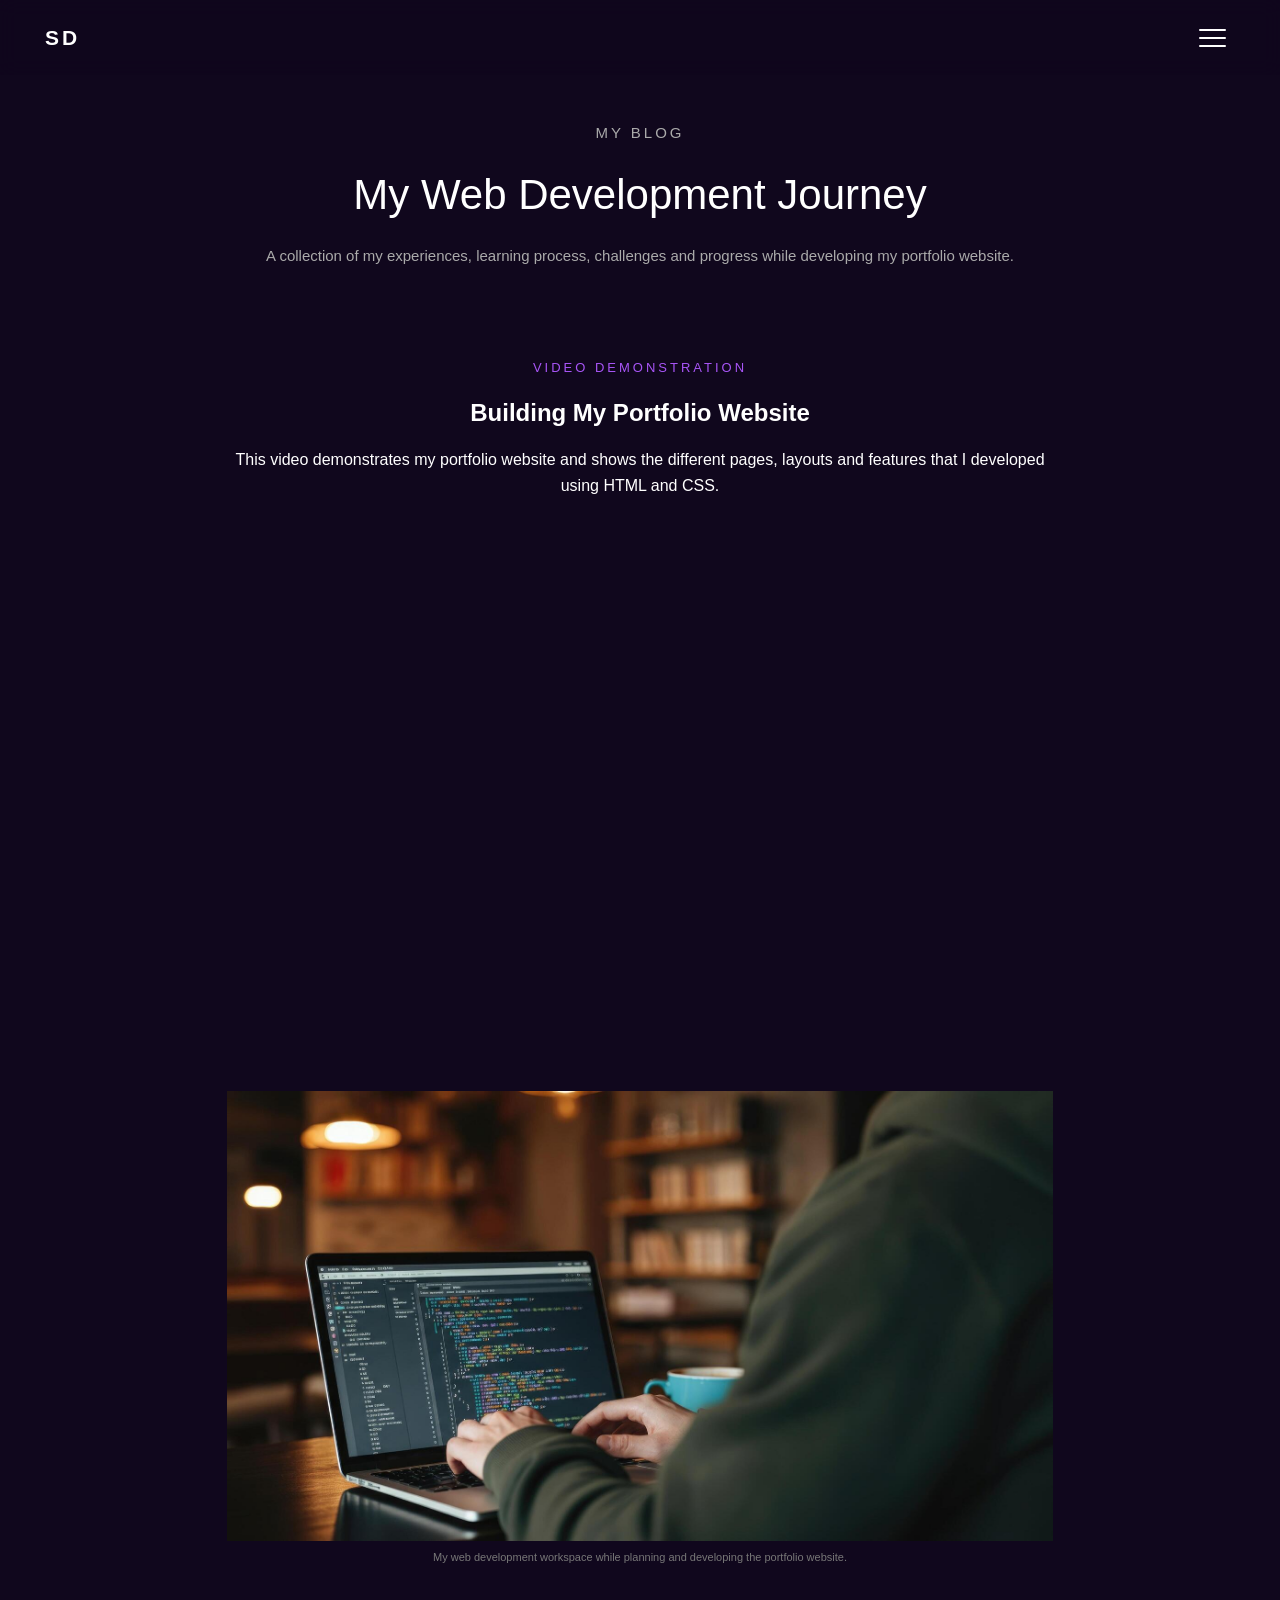
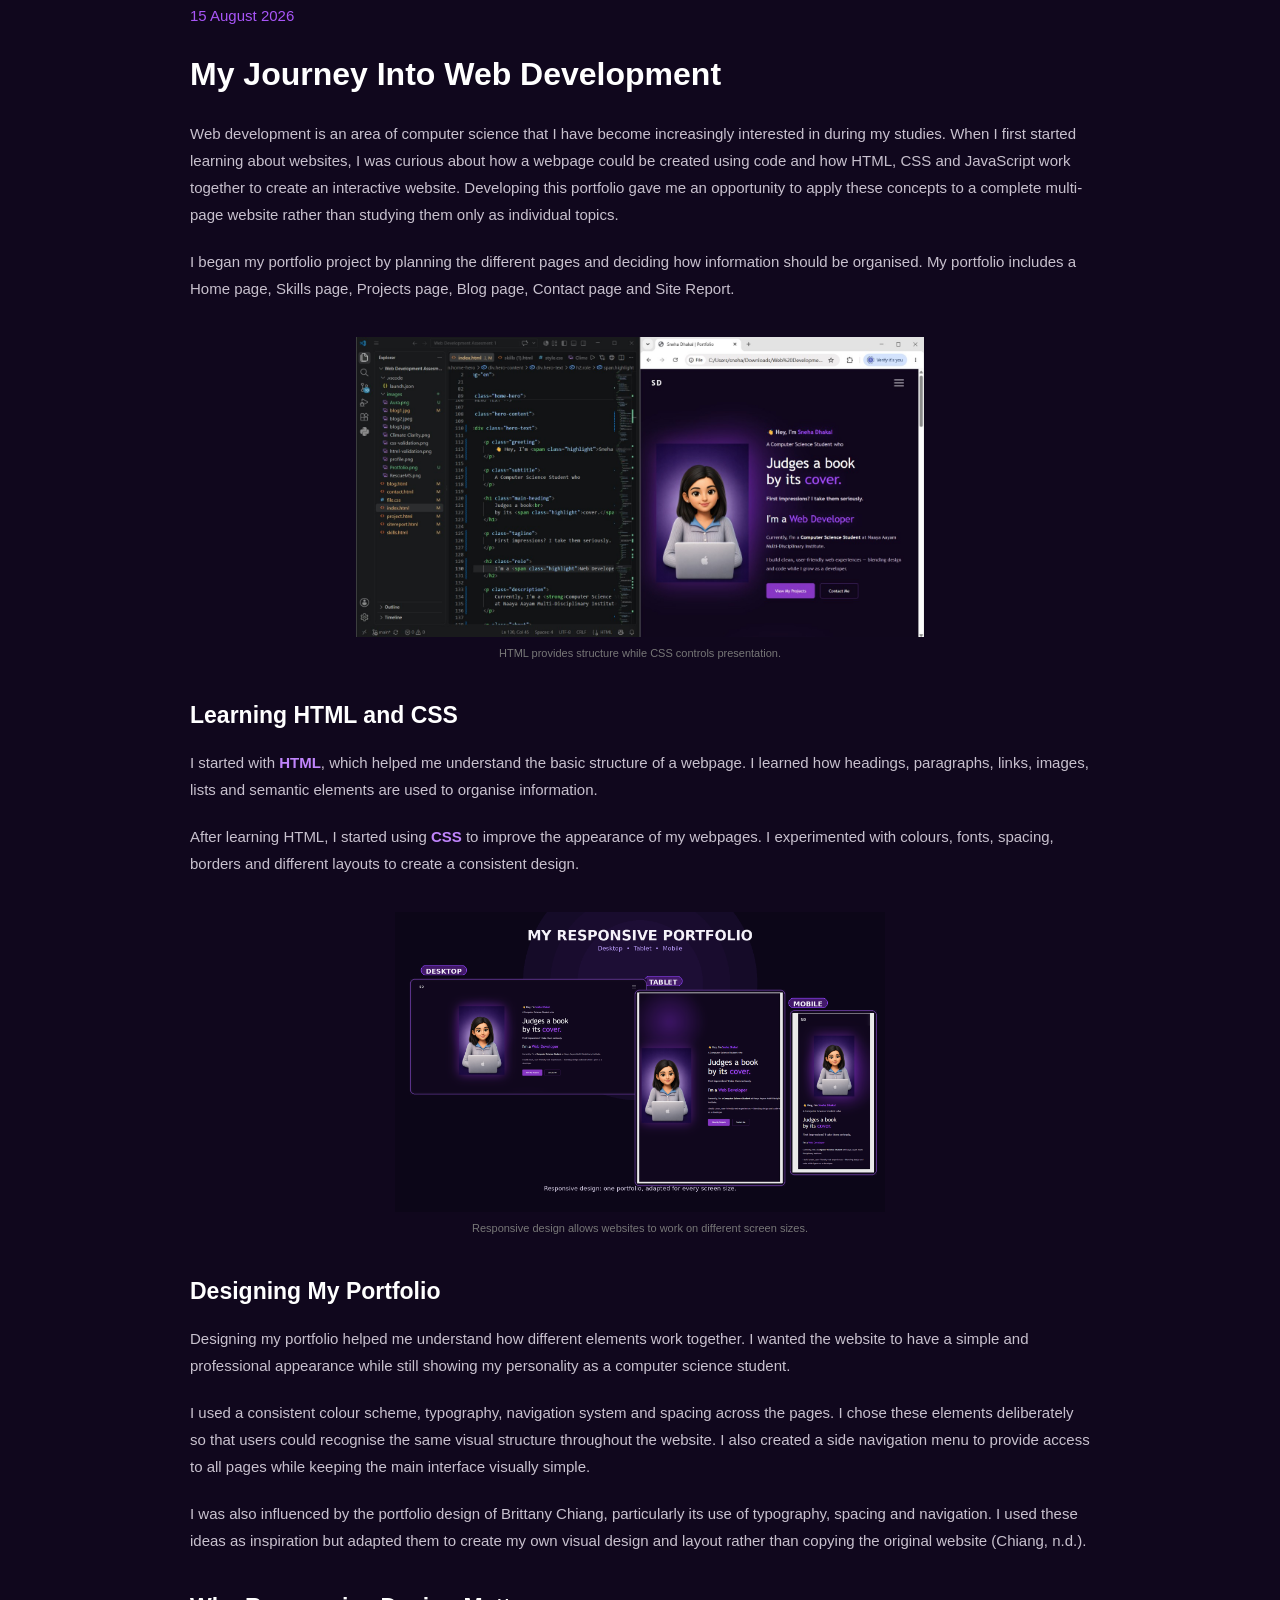
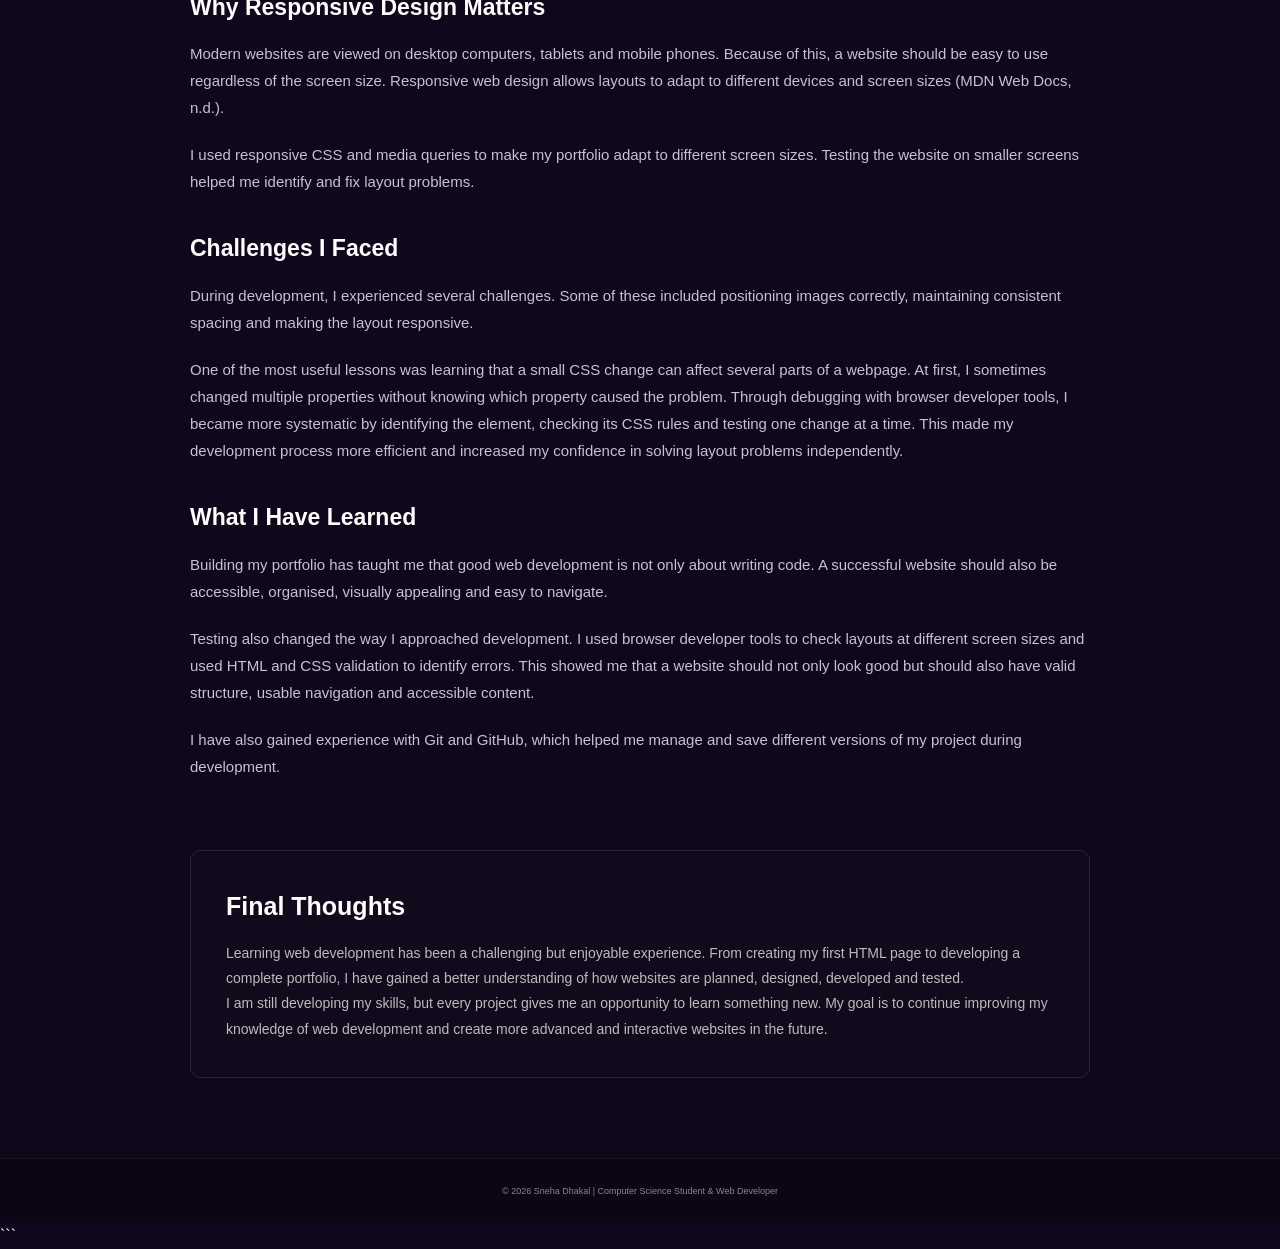
==== commit f04536d4: "Update portfolio blog and site report" ====
--- a/blog.html
+++ b/blog.html
@@ -1,3 +1,4 @@
+
 <!DOCTYPE html>
 <html lang="en">
 
@@ -9,7 +10,7 @@
           content="width=device-width, initial-scale=1.0">
 
     <meta name="description"
-          content="Blog by Sneha Dhakal about web development and technology">
+          content="Blog by Sneha Dhakal about web development, portfolio development and technology">
 
     <title>Blog | Sneha Dhakal</title>
 
@@ -27,9 +28,9 @@
 
 <header class="navbar">
 
-    <div class="logo">
-        SD
-    </div>
+    <a href="index.html" class="logo">
+    SD
+</a>
 
 
     <button class="menu-button"
@@ -69,6 +70,8 @@
 
         <a href="project.html">Projects</a>
 
+        <a href="skills.html">Skills</a>
+
         <a href="contact.html">Contact</a>
 
         <a href="sitereport.html">Site Report</a>
@@ -93,12 +96,12 @@
     </p>
 
     <h1>
-        Learning Web Development
+        My Web Development Journey
     </h1>
 
     <p>
-        My journey of learning HTML, CSS and creating
-        my first responsive websites.
+        A collection of my experiences, learning process,
+        challenges and progress while developing my portfolio website.
     </p>
 
 </section>
@@ -106,6 +109,42 @@
 
 
 <!-- =====================================================
+     VIDEO SECTION
+===================================================== -->
+
+<section class="blog-video">
+
+    <p class="blog-label">
+        VIDEO DEMONSTRATION
+    </p>
+
+    <h2>
+        Building My Portfolio Website
+    </h2>
+
+    <p>
+        This video demonstrates my portfolio website and
+        shows the different pages, layouts and features
+        that I developed using HTML and CSS.
+    </p>
+
+
+    <div class="video-container">
+
+        <iframe
+            src="https://www.youtube.com/embed/YOUR_VIDEO_ID"
+            title="Sneha Dhakal Portfolio Website Demonstration"
+            allow="accelerometer; autoplay; clipboard-write; encrypted-media; gyroscope; picture-in-picture"
+            allowfullscreen>
+        </iframe>
+
+    </div>
+
+</section>
+
+
+
+<!-- =====================================================
      BLOG ARTICLE
 ===================================================== -->
 
@@ -116,12 +155,13 @@
 
     <figure class="blog-image">
 
-        <img src="images/web-development.jpg"
+        <img src="images/blog1.jpg"
              alt="Web development workspace">
 
         <figcaption>
-            Learning and practising web development
-        </figcaption>
+    My web development workspace while planning and developing
+    the portfolio website.
+</figcaption>
 
     </figure>
 
@@ -132,7 +172,7 @@
     <div class="blog-content">
 
         <p class="blog-date">
-            14 August 2026
+            15 August 2026
         </p>
 
 
@@ -142,23 +182,23 @@
 
 
         <p>
-
-            Web development is one of the areas of
-            computer science that I have become increasingly
-            interested in. When I first started learning
-            about websites, I was curious about how a
-            simple webpage could be created using code.
-
-        </p>
-
-
-        <p>
-
-            I started with <strong>HTML</strong>, which helped
-            me understand the basic structure of a webpage.
-            I learned how headings, paragraphs, links,
-            images, lists and other elements are used to
-            organise information.
+    Web development is an area of computer science that I have
+    become increasingly interested in during my studies. When I
+    first started learning about websites, I was curious about
+    how a webpage could be created using code and how HTML, CSS
+    and JavaScript work together to create an interactive website.
+    Developing this portfolio gave me an opportunity to apply
+    these concepts to a complete multi-page website rather than
+    studying them only as individual topics.
+</p>
+
+
+        <p>
+
+            I began my portfolio project by planning the different
+            pages and deciding how information should be organised.
+            My portfolio includes a Home page, Skills page, Projects
+            page, Blog page, Contact page and Site Report.
 
         </p>
 
@@ -167,7 +207,7 @@
 
         <figure class="blog-image small-image">
 
-            <img src="images/html-css.jpg"
+            <img src="images/blog2.jpeg"
                  alt="HTML and CSS code">
 
             <figcaption>
@@ -184,21 +224,20 @@
 
         <p>
 
-            After learning the basics of HTML, I started
-            learning <strong>CSS</strong>. CSS allowed me to
-            change colours, fonts, spacing, layouts and
-            the overall appearance of my webpages.
-
-        </p>
-
-
-        <p>
-
-            One of the most useful things I have learned
-            is how to use CSS layouts such as
-            <strong>Flexbox</strong> and <strong>Grid</strong>.
-            These tools make it easier to create organised
-            and responsive layouts.
+            I started with <strong>HTML</strong>, which helped me
+            understand the basic structure of a webpage. I learned
+            how headings, paragraphs, links, images, lists and
+            semantic elements are used to organise information.
+
+        </p>
+
+
+        <p>
+
+            After learning HTML, I started using <strong>CSS</strong>
+            to improve the appearance of my webpages. I experimented
+            with colours, fonts, spacing, borders and different
+            layouts to create a consistent design.
 
         </p>
 
@@ -207,7 +246,7 @@
 
         <figure class="blog-image small-image">
 
-            <img src="images/responsive-design.jpg"
+            <img src="images/blog3.png"
                  alt="Responsive website design">
 
             <figcaption>
@@ -218,27 +257,88 @@
 
 
         <h3>
+            Designing My Portfolio
+        </h3>
+
+
+        <p>
+
+            Designing my portfolio helped me understand how
+            different elements work together. I wanted the website
+            to have a simple and professional appearance while
+            still showing my personality as a computer science student.
+
+        </p>
+
+
+        <p>
+    I used a consistent colour scheme, typography, navigation
+    system and spacing across the pages. I chose these elements
+    deliberately so that users could recognise the same visual
+    structure throughout the website. I also created a side
+    navigation menu to provide access to all pages while keeping
+    the main interface visually simple.
+</p>
+
+<p>
+    I was also influenced by the portfolio design of Brittany
+    Chiang, particularly its use of typography, spacing and
+    navigation. I used these ideas as inspiration but adapted
+    them to create my own visual design and layout rather than
+    copying the original website (Chiang, n.d.).
+</p>
+
+
+        <h3>
             Why Responsive Design Matters
         </h3>
 
 
         <p>
 
-            Modern websites are viewed on many different
-            devices, including desktop computers, tablets
-            and mobile phones. Because of this, a website
-            should be easy to use regardless of the screen
-            size.
-
-        </p>
-
-
-        <p>
-
-            Using responsive CSS and media queries allows
-            the layout to adapt to different devices. This
-            is something I am continuing to practise while
-            developing my portfolio website.
+            Modern websites are viewed on desktop computers,
+tablets and mobile phones. Because of this, a website
+should be easy to use regardless of the screen size.
+Responsive web design allows layouts to adapt to different
+devices and screen sizes (MDN Web Docs, n.d.).
+        </p>
+
+
+        <p>
+
+            I used responsive CSS and media queries to make
+            my portfolio adapt to different screen sizes.
+            Testing the website on smaller screens helped me
+            identify and fix layout problems.
+
+        </p>
+
+
+        <h3>
+            Challenges I Faced
+        </h3>
+
+
+        <p>
+
+            During development, I experienced several challenges.
+            Some of these included positioning images correctly,
+            maintaining consistent spacing and making the layout
+            responsive.
+
+        </p>
+
+
+        <p>
+
+           One of the most useful lessons was learning that a small CSS
+    change can affect several parts of a webpage. At first, I
+    sometimes changed multiple properties without knowing which
+    property caused the problem. Through debugging with browser
+    developer tools, I became more systematic by identifying the
+    element, checking its CSS rules and testing one change at a
+    time. This made my development process more efficient and
+    increased my confidence in solving layout problems independently.
 
         </p>
 
@@ -250,24 +350,28 @@
 
         <p>
 
-            Building websites has taught me that good
-            development is not only about writing code.
-            A successful website should also be accessible,
-            organised, visually appealing and easy to
-            navigate.
-
-        </p>
-
-
-        <p>
-
-            I am still developing my skills, but every
-            project gives me an opportunity to learn
-            something new. My goal is to continue improving
-            my knowledge of web development and eventually
-            create more advanced and interactive websites.
-
-        </p>
+            Building my portfolio has taught me that good web
+            development is not only about writing code. A successful
+            website should also be accessible, organised, visually
+            appealing and easy to navigate.
+
+        </p>
+
+
+       <p>
+    Testing also changed the way I approached development. I used
+    browser developer tools to check layouts at different screen
+    sizes and used HTML and CSS validation to identify errors.
+    This showed me that a website should not only look good but
+    should also have valid structure, usable navigation and
+    accessible content.
+</p>
+
+<p>
+    I have also gained experience with Git and GitHub,
+    which helped me manage and save different versions
+    of my project during development.
+</p>
 
 
     </div>
@@ -288,11 +392,20 @@
 
     <p>
 
-        Learning web development has been a challenging
-        but enjoyable experience. From writing my first
-        HTML page to designing a complete portfolio,
-        I have gained a better understanding of how
-        websites are planned, developed and presented.
+        Learning web development has been a challenging but
+        enjoyable experience. From creating my first HTML page
+        to developing a complete portfolio, I have gained a
+        better understanding of how websites are planned,
+        designed, developed and tested.
+
+    </p>
+
+    <p>
+
+        I am still developing my skills, but every project gives
+        me an opportunity to learn something new. My goal is to
+        continue improving my knowledge of web development and
+        create more advanced and interactive websites in the future.
 
     </p>
 
@@ -346,4 +459,5 @@
 
 </body>
 
-</html>+</html>
+```
--- a/file.css
+++ b/file.css
@@ -1,6 +1,7 @@
 /* =========================================================
    SNEHA DHAKAL PORTFOLIO
-   HOME PAGE
+   COMPLETE PORTFOLIO CSS
+   HOME | PROJECTS | CONTACT | BLOG | SITE REPORT
 ========================================================= */
 
 
@@ -43,12 +44,10 @@
 
 .navbar {
     position: fixed;
-
     top: 0;
     left: 0;
 
     width: 100%;
-
     height: 75px;
 
     padding: 0 45px;
@@ -59,27 +58,25 @@
 
     z-index: 1000;
 
-    background: rgba(16, 7, 29, 0.65);
+    background: rgba(16, 7, 29, 0.85);
 
     backdrop-filter: blur(10px);
 }
 
 
-/* Logo */
+/* LOGO */
 
 .logo {
     font-size: 21px;
-
     font-weight: bold;
-
     letter-spacing: 3px;
-
     color: #ffffff;
 }
 
 
 /* =========================================================
-   HAMBURGER MENU
+   MENU BUTTON
+   ALWAYS VISIBLE
 ========================================================= */
 
 .menu-button {
@@ -87,20 +84,20 @@
     height: 45px;
 
     border: none;
-
     background: transparent;
 
     cursor: pointer;
 
     display: flex;
-
     flex-direction: column;
 
     justify-content: center;
-
     align-items: center;
 
     gap: 6px;
+
+    position: relative;
+    z-index: 3000;
 }
 
 .menu-button span {
@@ -137,9 +134,11 @@
     position: fixed;
 
     top: 0;
-    right: -380px;
+    right: -100%;
 
     width: 350px;
+    max-width: 90vw;
+
     height: 100vh;
 
     padding: 100px 45px;
@@ -157,6 +156,8 @@
         -20px 0 60px rgba(0, 0, 0, 0.5);
 
     transition: right 0.4s ease;
+
+    overflow-y: auto;
 }
 
 .side-menu.active {
@@ -164,7 +165,7 @@
 }
 
 
-/* Close button */
+/* CLOSE BUTTON */
 
 .close-button {
     position: absolute;
@@ -173,10 +174,9 @@
     right: 30px;
 
     border: none;
-
     background: transparent;
 
-    color: white;
+    color: #ffffff;
 
     font-size: 36px;
 
@@ -187,16 +187,14 @@
 
 .close-button:hover {
     color: #a94cff;
-
     transform: rotate(90deg);
 }
 
 
-/* Menu links */
+/* MENU LINKS */
 
 .menu-links {
     display: flex;
-
     flex-direction: column;
 
     gap: 5px;
@@ -217,13 +215,12 @@
 
 .menu-links a:hover {
     color: #a94cff;
-
     padding-left: 18px;
 }
 
 
 /* =========================================================
-   HERO SECTION
+   HOME HERO
 ========================================================= */
 
 .home-hero {
@@ -247,7 +244,7 @@
 }
 
 
-/* Purple glow behind image */
+/* PURPLE GLOW */
 
 .home-hero::before {
     content: "";
@@ -285,7 +282,6 @@
     display: flex;
 
     justify-content: center;
-
     align-items: center;
 
     z-index: 2;
@@ -313,12 +309,12 @@
     z-index: -1;
 }
 
-
-/* Profile image */
-
 .profile {
     width: 300px;
-    height: 330px;
+
+    height: auto;
+
+    max-height: none;
 
     object-fit: contain;
 
@@ -341,9 +337,6 @@
     z-index: 3;
 }
 
-
-/* Small greeting */
-
 .hero-small-text {
     font-size: 14px;
 
@@ -356,9 +349,6 @@
     color: #a94cff;
 }
 
-
-/* Label */
-
 .hero-label {
     color: #cfc5d7;
 
@@ -367,9 +357,6 @@
     margin-bottom: 5px;
 }
 
-
-/* Main heading */
-
 .hero-content h1 {
     max-width: 650px;
 
@@ -391,9 +378,6 @@
         0 0 25px rgba(169, 76, 255, 0.25);
 }
 
-
-/* Role */
-
 .hero-role {
     color: #d8cfdf;
 
@@ -406,10 +390,117 @@
     color: #ffffff;
 }
 
-
-/* Description */
-
 .hero-description {
+    max-width: 630px;
+
+    color: #c7bdcf;
+
+    font-size: 13px;
+
+    line-height: 1.8;
+
+    margin-bottom: 28px;
+}
+
+
+/* =========================================================
+   HERO TEXT (updated hero content classes)
+========================================================= */
+
+.hero-text .greeting {
+    font-size: 15px;
+
+    font-weight: 600;
+
+    color: #ddd5e4;
+
+    margin-bottom: 10px;
+}
+
+.hero-text .highlight {
+    color: #a94cff;
+
+    text-shadow:
+        0 0 25px rgba(169, 76, 255, 0.25);
+}
+
+.hero-text .subtitle {
+    color: #cfc5d7;
+
+    font-size: 14px;
+
+    margin-bottom: 18px;
+}
+
+.hero-text .main-heading {
+    max-width: 650px;
+
+    color: #ffffff;
+
+    font-size: 48px;
+
+    font-weight: 500;
+
+    line-height: 1.15;
+
+    margin-bottom: 20px;
+}
+
+.hero-text .tagline {
+    color: #d8cfdf;
+
+    font-size: 14px;
+
+    font-weight: 600;
+
+    margin-bottom: 22px;
+}
+
+.hero-text .role {
+    color: #ffffff;
+
+    font-size: 26px;
+
+    font-weight: 500;
+
+    margin-bottom: 18px;
+}
+
+/* blinking cursor after "Web Developer" */
+.hero-text .typing::after {
+    content: '|';
+
+    display: inline-block;
+
+    margin-left: 3px;
+
+    color: #a94cff;
+
+    animation: blink 1s infinite;
+}
+
+@keyframes blink {
+    0%, 50% { opacity: 1; }
+    51%, 100% { opacity: 0; }
+}
+
+.hero-text .description {
+    max-width: 630px;
+
+    color: #d8cfdf;
+
+    font-size: 13px;
+
+    line-height: 1.8;
+
+    margin-bottom: 14px;
+}
+
+.hero-text .description strong {
+    color: #ffffff;
+}
+
+.hero-text .about {
     max-width: 630px;
 
     color: #c7bdcf;
@@ -445,9 +536,6 @@
     transition: 0.3s ease;
 }
 
-
-/* Primary */
-
 .primary-button {
     background: #8737c4;
 
@@ -465,9 +553,6 @@
         0 0 25px rgba(169, 76, 255, 0.4);
 }
 
-
-/* Secondary */
-
 .secondary-button {
     background: transparent;
 
@@ -486,7 +571,7 @@
 
 
 /* =========================================================
-   SKILLS SECTION
+   SKILLS
 ========================================================= */
 
 .skills-section {
@@ -522,9 +607,6 @@
     filter: blur(25px);
 }
 
-
-/* Container */
-
 .skills-container {
     position: relative;
 
@@ -533,9 +615,6 @@
     margin: auto;
 }
 
-
-/* Heading */
-
 .skills-container > h2 {
     color: #ffffff;
 
@@ -560,9 +639,7 @@
 }
 
 
-/* =========================================================
-   SKILLS GRID
-========================================================= */
+/* SKILLS GRID */
 
 .skills-grid {
     display: grid;
@@ -573,9 +650,7 @@
 }
 
 
-/* =========================================================
-   SKILL CARD
-========================================================= */
+/* SKILL CARD */
 
 .skill-card {
     min-height: 145px;
@@ -635,9 +710,6 @@
         0 12px 35px rgba(112, 35, 181, 0.3);
 }
 
-
-/* Skill icon */
-
 .skill-icon {
     width: 60px;
     height: 60px;
@@ -668,9 +740,6 @@
         0 0 25px rgba(155, 69, 232, 0.35);
 }
 
-
-/* Skill content */
-
 .skill-content {
     position: relative;
 
@@ -722,7 +791,7 @@
 
 
 /* =========================================================
-   TECHNOLOGY SECTION
+   TECHNOLOGY
 ========================================================= */
 
 .technology-section {
@@ -752,9 +821,6 @@
 
     font-size: 11px;
 }
-
-
-/* Technology icons */
 
 .technology-icons {
     margin-top: 25px;
@@ -821,9 +887,6 @@
     margin: auto;
 }
 
-
-/* Heading */
-
 .projects-heading {
     max-width: 600px;
 
@@ -859,9 +922,7 @@
 }
 
 
-/* =========================================================
-   FEATURED PROJECT
-========================================================= */
+/* FEATURED PROJECT */
 
 .featured-project {
     position: relative;
@@ -874,9 +935,6 @@
 
     margin-bottom: 100px;
 }
-
-
-/* Project image */
 
 .project-image {
     width: 62%;
@@ -914,20 +972,27 @@
     z-index: -1;
 }
 
+
+/* FULL PROJECT IMAGE */
+
 .project-image img {
     width: 100%;
 
-    height: 230px;
-
-    object-fit: cover;
+    height: auto;
+
+    max-width: 100%;
+
+    max-height: none;
+
+    object-fit: contain;
 
     border-radius: 5px;
-}
-
-
-/* =========================================================
-   PROJECT INFORMATION
-========================================================= */
+
+    display: block;
+}
+
+
+/* PROJECT INFO */
 
 .project-info {
     position: absolute;
@@ -951,9 +1016,6 @@
         0 15px 35px rgba(0,0,0,0.2);
 }
 
-
-/* First + third */
-
 .project-one .project-info,
 .project-three .project-info {
     right: 0;
@@ -961,9 +1023,6 @@
     top: 45px;
 }
 
-
-/* Second */
-
 .project-two {
     justify-content: flex-end;
 }
@@ -978,9 +1037,6 @@
     top: 45px;
 }
 
-
-/* Project text */
-
 .project-label {
     display: block;
 
@@ -1027,9 +1083,6 @@
 .project-info a:hover {
     color: #a94cff;
 }
-
-
-/* Decorative stars */
 
 .featured-project::after {
     content: "✦  ✦";
@@ -1054,9 +1107,6 @@
     right: 15px;
 }
 
-
-/* All projects */
-
 .all-projects {
     text-align: center;
 
@@ -1091,7 +1141,7 @@
 
 
 /* =========================================================
-   CONTACT
+   HOME CONTACT
 ========================================================= */
 
 .contact-section {
@@ -1108,9 +1158,6 @@
     margin: auto;
 }
 
-
-/* Yellow Contact */
-
 .contact-container h2 {
     display: inline-block;
 
@@ -1129,9 +1176,6 @@
     margin-bottom: 35px;
 }
 
-
-/* Contact paragraph */
-
 .contact-intro {
     max-width: 700px;
 
@@ -1145,49 +1189,28 @@
 }
 
 
-/* Email */
+/* CLICKABLE EMAIL */
 
 .email {
-    display: block;
+    display: inline-block;
 
     width: fit-content;
 
     color: #ffffff;
 
-    font-size: 11px;
+    font-size: 13px;
 
     margin-bottom: 22px;
+
+    cursor: pointer;
 
     transition: 0.3s;
 }
 
 .email:hover {
     color: #a94cff;
-}
-
-
-/* Social links */
-
-.social-links {
-    display: flex;
-
-    align-items: center;
-
-    gap: 20px;
-}
-
-.social-links a {
-    color: #ffffff;
-
-    font-size: 15px;
-
-    transition: 0.3s;
-}
-
-.social-links a:hover {
-    color: #a94cff;
-
-    transform: translateY(-4px);
+
+    text-decoration: underline;
 }
 
 
@@ -1214,245 +1237,7 @@
 
 
 /* =========================================================
-   TABLET
-========================================================= */
-
-@media (max-width: 850px) {
-
-    .home-hero {
-        padding-left: 30px;
-        padding-right: 30px;
-
-        gap: 35px;
-    }
-
-    .hero-content h1 {
-        font-size: 38px;
-    }
-
-    .profile {
-        width: 250px;
-        height: 280px;
-    }
-
-}
-
-
-/* =========================================================
-   MOBILE
-========================================================= */
-
-@media (max-width: 700px) {
-
-    /* Navigation */
-
-    .navbar {
-        height: 65px;
-
-        padding: 0 20px;
-    }
-
-
-    /* Menu */
-
-    .side-menu {
-        width: 100%;
-
-        right: -100%;
-
-        padding:
-            90px 35px;
-    }
-
-
-    /* Hero */
-
-    .home-hero {
-        min-height: auto;
-
-        padding:
-            120px 25px
-            80px;
-
-        flex-direction: column;
-
-        align-items: flex-start;
-
-        gap: 35px;
-    }
-
-
-    .hero-image {
-        width: 100%;
-
-        justify-content: center;
-    }
-
-
-    .profile {
-        width: 220px;
-
-        height: 240px;
-    }
-
-
-    .hero-content {
-        width: 100%;
-    }
-
-
-    .hero-content h1 {
-        font-size: 34px;
-    }
-
-
-    .hero-role {
-        font-size: 13px;
-    }
-
-
-    .hero-description {
-        font-size: 11px;
-    }
-
-
-    /* Skills */
-
-    .skills-section {
-        padding:
-            75px 20px
-            90px;
-    }
-
-
-    .skills-grid {
-        grid-template-columns: 1fr;
-    }
-
-
-    .skill-card {
-        min-height: 135px;
-    }
-
-
-    /* Projects */
-
-    .featured-projects {
-        padding:
-            75px 20px
-            100px;
-    }
-
-
-    .featured-project {
-        display: block;
-
-        min-height: auto;
-
-        margin-bottom: 90px;
-    }
-
-
-    .project-image {
-        width: 100%;
-    }
-
-
-    .project-image img {
-        height: 190px;
-    }
-
-
-    .project-info,
-    .project-one .project-info,
-    .project-two .project-info,
-    .project-three .project-info {
-        position: relative;
-
-        width: 90%;
-
-        left: 5%;
-        right: auto;
-
-        top: -25px;
-
-        padding: 18px;
-    }
-
-
-    .project-two {
-        display: block;
-    }
-
-
-    .project-two .project-image {
-        order: initial;
-    }
-
-
-    /* Contact */
-
-    .contact-section {
-        padding:
-            65px 25px
-            75px;
-    }
-
-}
-
-
-/* =========================================================
-   SMALL MOBILE
-========================================================= */
-
-@media (max-width: 420px) {
-
-    .hero-content h1 {
-        font-size: 29px;
-    }
-
-
-    .hero-buttons {
-        flex-direction: column;
-
-        align-items: flex-start;
-    }
-
-
-    .skills-container > h2,
-    .projects-heading h2 {
-        font-size: 26px;
-    }
-
-
-    .skill-card {
-        padding: 18px;
-    }
-
-
-    .skill-icon {
-        width: 52px;
-        height: 52px;
-
-        min-width: 52px;
-
-        margin-right: 15px;
-    }
-
-
-    .project-image img {
-        height: 160px;
-    }
-
-}
-
-/* =========================================================
    PROJECT PAGE
-========================================================= */
-
-
-/* =========================================================
-   PROJECT HERO
 ========================================================= */
 
 .projects-hero {
@@ -1542,28 +1327,19 @@
 }
 
 .project-gallery-container {
-
     max-width: 1000px;
 
     margin: auto;
 
-    /*
-       DIFFERENT GRID LAYOUT
-       Masonry-style 3 column layout
-    */
-
     columns: 3 280px;
 
     column-gap: 15px;
 }
 
 
-/* =========================================================
-   PROJECT CARD
-========================================================= */
+/* PROJECT CARD */
 
 .project-card {
-
     display: inline-block;
 
     width: 100%;
@@ -1595,7 +1371,6 @@
 }
 
 .project-card:hover {
-
     transform: translateY(-8px);
 
     box-shadow:
@@ -1606,12 +1381,9 @@
 }
 
 
-/* =========================================================
-   PROJECT IMAGE
-========================================================= */
+/* FULL PROJECT CARD IMAGE */
 
 .project-card-image {
-
     position: relative;
 
     overflow: hidden;
@@ -1620,12 +1392,15 @@
 }
 
 .project-card-image img {
-
     width: 100%;
 
-    height: 220px;
-
-    object-fit: cover;
+    height: auto;
+
+    max-width: 100%;
+
+    max-height: none;
+
+    object-fit: contain;
 
     transition:
         transform 0.5s ease;
@@ -1633,35 +1408,15 @@
 
 .project-card:hover
 .project-card-image img {
-
-    transform: scale(1.06);
-}
-
-
-/* Tall image */
-
-.project-tall
-.project-card-image img {
-
-    height: 330px;
-}
-
-
-/* Large project */
-
-.project-large
-.project-card-image img {
-
-    height: 300px;
+    transform: scale(1.03);
 }
 
 
 /* =========================================================
-   IMAGE OVERLAY
+   PROJECT OVERLAY
 ========================================================= */
 
 .project-overlay {
-
     position: absolute;
 
     inset: 0;
@@ -1687,12 +1442,10 @@
 
 .project-card:hover
 .project-overlay {
-
     opacity: 1;
 }
 
 .project-overlay span {
-
     color: #cda1ef;
 
     font-size: 9px;
@@ -1703,7 +1456,6 @@
 }
 
 .project-overlay a {
-
     padding: 7px 11px;
 
     border-radius: 4px;
@@ -1720,7 +1472,6 @@
 }
 
 .project-overlay a:hover {
-
     background: #8737c4;
 }
 
@@ -1730,12 +1481,10 @@
 ========================================================= */
 
 .project-card-content {
-
     padding: 22px;
 }
 
 .project-number {
-
     display: block;
 
     color: #a94cff;
@@ -1750,7 +1499,6 @@
 }
 
 .project-card-content h2 {
-
     color: #ffffff;
 
     font-size: 20px;
@@ -1761,7 +1509,6 @@
 }
 
 .project-card-content p {
-
     color: #bfb3c9;
 
     font-size: 10px;
@@ -1771,13 +1518,7 @@
     margin-bottom: 15px;
 }
 
-
-/* =========================================================
-   PROJECT TAGS
-========================================================= */
-
 .project-tags {
-
     display: flex;
 
     flex-wrap: wrap;
@@ -1786,7 +1527,6 @@
 }
 
 .project-tags span {
-
     padding: 4px 8px;
 
     border-radius: 20px;
@@ -1807,7 +1547,6 @@
 ========================================================= */
 
 .future-projects {
-
     padding: 100px 30px;
 
     text-align: center;
@@ -1818,13 +1557,12 @@
 }
 
 .future-projects::before {
-
     content: "";
 
     position: absolute;
 
     width: 500px;
-    height: 300px;
+    height: 350px;
 
     left: 50%;
     top: 0;
@@ -1842,7 +1580,6 @@
 }
 
 .future-content {
-
     position: relative;
 
     max-width: 600px;
@@ -1851,7 +1588,6 @@
 }
 
 .future-content > span {
-
     color: #a94cff;
 
     font-size: 9px;
@@ -1862,7 +1598,6 @@
 }
 
 .future-content h2 {
-
     color: #ffffff;
 
     font-size: 30px;
@@ -1873,7 +1608,6 @@
 }
 
 .future-content p {
-
     color: #bdb2c7;
 
     font-size: 11px;
@@ -1882,77 +1616,11 @@
 }
 
 
-/* =========================================================
-   PROJECT PAGE MOBILE
-========================================================= */
-
-@media (max-width: 700px) {
-
-    .projects-hero {
-
-        min-height: 50vh;
-
-        padding:
-            120px 25px
-            70px;
-    }
-
-    .projects-hero h1 {
-
-        font-size: 42px;
-    }
-
-    .projects-hero p {
-
-        font-size: 11px;
-    }
-
-    .project-gallery {
-
-        padding:
-            30px 20px
-            80px;
-    }
-
-    /*
-       Mobile changes to one column
-    */
-
-    .project-gallery-container {
-
-        columns: 1;
-    }
-
-    .project-card-image img,
-    .project-large .project-card-image img,
-    .project-tall .project-card-image img {
-
-        height: 220px;
-    }
-
-    .future-projects {
-
-        padding:
-            75px 25px;
-    }
-
-    .future-content h2 {
-
-        font-size: 25px;
-    }
-
-}
 /* =========================================================
    CONTACT PAGE
 ========================================================= */
 
-
-/* =========================================================
-   CONTACT HERO
-========================================================= */
-
 .contact-hero {
-
     min-height: 55vh;
 
     display: flex;
@@ -1966,9 +1634,7 @@
     overflow: hidden;
 }
 
-
 .contact-hero::before {
-
     content: "";
 
     position: absolute;
@@ -1989,9 +1655,7 @@
     filter: blur(20px);
 }
 
-
 .contact-hero-content {
-
     width: 100%;
 
     max-width: 1000px;
@@ -2003,9 +1667,7 @@
     z-index: 2;
 }
 
-
 .contact-hero h1 {
-
     color: #ffffff;
 
     font-size: 55px;
@@ -2017,9 +1679,7 @@
     margin: 10px 0 20px;
 }
 
-
 .contact-hero p {
-
     max-width: 650px;
 
     color: #c7bdcf;
@@ -2030,20 +1690,15 @@
 }
 
 
-/* =========================================================
-   CONTACT MAIN
-========================================================= */
+/* CONTACT MAIN */
 
 .contact-main {
-
     padding:
         50px 30px
         110px;
 }
 
-
 .contact-wrapper {
-
     max-width: 1000px;
 
     margin: auto;
@@ -2058,18 +1713,13 @@
 }
 
 
-/* =========================================================
-   CONTACT INFORMATION
-========================================================= */
+/* CONTACT INFORMATION */
 
 .contact-information {
-
     padding-top: 10px;
 }
 
-
 .contact-label {
-
     color: #a94cff;
 
     font-size: 9px;
@@ -2079,9 +1729,7 @@
     letter-spacing: 2px;
 }
 
-
 .contact-information h2 {
-
     color: #ffffff;
 
     font-size: 28px;
@@ -2091,9 +1739,7 @@
     margin: 10px 0 15px;
 }
 
-
 .contact-information > p {
-
     color: #bdb3c6;
 
     font-size: 11px;
@@ -2104,12 +1750,9 @@
 }
 
 
-/* =========================================================
-   CONTACT ITEM
-========================================================= */
+/* CONTACT ITEM */
 
 .contact-item {
-
     display: flex;
 
     align-items: center;
@@ -2119,9 +1762,7 @@
     margin-bottom: 23px;
 }
 
-
 .contact-icon {
-
     width: 48px;
     height: 48px;
 
@@ -2149,9 +1790,7 @@
     font-size: 17px;
 }
 
-
 .contact-item span {
-
     display: block;
 
     color: #8e8298;
@@ -2160,11 +1799,9 @@
 
     margin-bottom: 2px;
 }
-
 
 .contact-item a,
 .contact-item p {
-
     color: #ffffff;
 
     font-size: 11px;
@@ -2172,25 +1809,20 @@
     transition: 0.3s;
 }
 
-
 .contact-item a:hover {
-
     color: #a94cff;
-}
-
-
-/* =========================================================
-   SOCIAL
-========================================================= */
+
+    text-decoration: underline;
+}
+
+
+/* SOCIAL */
 
 .social-area {
-
     margin-top: 35px;
 }
 
-
 .social-area > span {
-
     color: #8e8298;
 
     font-size: 9px;
@@ -2198,9 +1830,7 @@
     letter-spacing: 1.5px;
 }
 
-
 .social-links {
-
     display: flex;
 
     gap: 10px;
@@ -2208,9 +1838,7 @@
     margin-top: 12px;
 }
 
-
 .social-links a {
-
     width: 36px;
     height: 36px;
 
@@ -2233,9 +1861,7 @@
     transition: 0.3s;
 }
 
-
 .social-links a:hover {
-
     background: #8737c4;
 
     border-color: #a94cff;
@@ -2244,12 +1870,9 @@
 }
 
 
-/* =========================================================
-   CONTACT FORM BOX
-========================================================= */
+/* CONTACT FORM */
 
 .contact-form-box {
-
     padding: 35px;
 
     border-radius: 10px;
@@ -2268,9 +1891,7 @@
         0 20px 50px rgba(0, 0, 0, 0.25);
 }
 
-
 .contact-form-box h2 {
-
     color: #ffffff;
 
     font-size: 27px;
@@ -2281,18 +1902,13 @@
 }
 
 
-/* =========================================================
-   FORM
-========================================================= */
+/* FORM */
 
 .form-group {
-
     margin-bottom: 18px;
 }
 
-
 .form-group label {
-
     display: block;
 
     color: #ddd4e4;
@@ -2301,16 +1917,15 @@
 
     margin-bottom: 7px;
 }
-
 
 .form-group input,
 .form-group textarea {
-
     width: 100%;
 
     padding: 12px 14px;
 
-    border: 1px solid #4b285f;
+    border:
+        1px solid #4b285f;
 
     border-radius: 5px;
 
@@ -2326,39 +1941,30 @@
 
     transition: 0.3s;
 }
-
 
 .form-group input::placeholder,
 .form-group textarea::placeholder {
-
     color: #75697d;
 }
-
 
 .form-group input:focus,
 .form-group textarea:focus {
-
     border-color: #a94cff;
 
     box-shadow:
         0 0 15px rgba(169, 76, 255, 0.15);
 }
 
-
 .form-group textarea {
-
     resize: vertical;
 
     min-height: 130px;
 }
 
 
-/* =========================================================
-   SEND BUTTON
-========================================================= */
+/* SEND */
 
 .send-button {
-
     border: none;
 
     padding: 12px 23px;
@@ -2378,9 +1984,7 @@
     transition: 0.3s;
 }
 
-
 .send-button:hover {
-
     background: #a94cff;
 
     transform: translateY(-3px);
@@ -2390,12 +1994,9 @@
 }
 
 
-/* =========================================================
-   CONTACT CTA
-========================================================= */
+/* CTA */
 
 .contact-cta {
-
     padding:
         90px 30px;
 
@@ -2404,17 +2005,13 @@
     background: #0d0617;
 }
 
-
 .contact-cta > div {
-
     max-width: 650px;
 
     margin: auto;
 }
 
-
 .contact-cta span {
-
     color: #a94cff;
 
     font-size: 9px;
@@ -2424,9 +2021,7 @@
     font-weight: bold;
 }
 
-
 .contact-cta h2 {
-
     color: #ffffff;
 
     font-size: 30px;
@@ -2436,9 +2031,7 @@
     margin: 10px 0 25px;
 }
 
-
 .contact-cta a {
-
     display: inline-block;
 
     padding: 11px 25px;
@@ -2455,9 +2048,7 @@
     transition: 0.3s;
 }
 
-
 .contact-cta a:hover {
-
     background: #8737c4;
 
     border-color: #8737c4;
@@ -2467,13 +2058,911 @@
 
 
 /* =========================================================
-   CONTACT MOBILE
+   SKILLS PAGE
 ========================================================= */
 
+.skills-hero {
+    min-height: 45vh;
+
+    display: flex;
+
+    align-items: center;
+
+    padding: 130px 30px 60px;
+
+    position: relative;
+
+    overflow: hidden;
+}
+
+.skills-hero::before {
+    content: "";
+
+    position: absolute;
+
+    width: 500px;
+    height: 500px;
+
+    left: -100px;
+    top: -150px;
+
+    background:
+        radial-gradient(
+            circle,
+            rgba(139, 52, 224, 0.35),
+            transparent 70%
+        );
+
+    filter: blur(20px);
+}
+
+.skills-hero-content {
+    max-width: 1000px;
+
+    width: 100%;
+
+    margin: auto;
+
+    position: relative;
+
+    z-index: 2;
+}
+
+.skills-hero-content h1 {
+    color: #ffffff;
+
+    font-size: 48px;
+
+    font-weight: 500;
+
+    margin: 10px 0 18px;
+}
+
+.skills-hero-content p {
+    max-width: 630px;
+
+    color: #c7bdcf;
+
+    font-size: 13px;
+
+    line-height: 1.9;
+}
+
+
+/* TECHNICAL SKILLS TABLE */
+
+.skills-table-section {
+    padding:
+        60px 30px
+        100px;
+
+    background: #10071d;
+}
+
+.skills-table-container {
+    max-width: 1000px;
+
+    margin: auto;
+}
+
+.skills-table-container > h2 {
+    color: #ffffff;
+
+    font-size: 28px;
+
+    font-weight: 500;
+
+    margin-bottom: 30px;
+}
+
+.skills-table-container > h2::after {
+    content: "";
+
+    display: block;
+
+    width: 75px;
+    height: 2px;
+
+    background: #8737c4;
+
+    margin-top: 10px;
+}
+
+.table-wrapper {
+    overflow-x: auto;
+
+    border-radius: 8px;
+
+    border:
+        1px solid rgba(169, 76, 255, 0.2);
+
+    background:
+        linear-gradient(
+            135deg,
+            #211033,
+            #2a1140
+        );
+
+    box-shadow:
+        0 15px 35px rgba(0, 0, 0, 0.25);
+}
+
+table {
+    width: 100%;
+
+    border-collapse: collapse;
+}
+
+caption {
+    caption-side: top;
+
+    text-align: left;
+
+    padding: 16px 20px 0;
+
+    color: #a94cff;
+
+    font-size: 10px;
+
+    font-weight: bold;
+
+    letter-spacing: 2px;
+
+    text-transform: uppercase;
+}
+
+thead th {
+    text-align: left;
+
+    padding: 16px 20px;
+
+    color: #ffffff;
+
+    font-size: 12px;
+
+    font-weight: 600;
+
+    border-bottom:
+        1px solid rgba(169, 76, 255, 0.25);
+}
+
+tbody td {
+    padding: 14px 20px;
+
+    color: #cfc5d7;
+
+    font-size: 12px;
+
+    border-bottom:
+        1px solid rgba(255, 255, 255, 0.06);
+}
+
+tbody tr:last-child td {
+    border-bottom: none;
+}
+
+tbody tr:hover td {
+    background: rgba(169, 76, 255, 0.06);
+
+    color: #ffffff;
+}
+
+
+/* SKILLS LISTS */
+
+.skills-lists {
+    padding:
+        20px 30px
+        120px;
+
+    background: #10071d;
+}
+
+.skill-list-grid {
+    max-width: 1000px;
+
+    margin: auto;
+
+    display: grid;
+
+    grid-template-columns: repeat(3, 1fr);
+
+    gap: 18px;
+}
+
+.list-card {
+    padding: 28px;
+
+    border-radius: 8px;
+
+    border-top:
+        2px solid #7228b7;
+
+    background:
+        linear-gradient(
+            135deg,
+            #211033,
+            #341454
+        );
+
+    transition: 0.35s ease;
+}
+
+.list-card:hover {
+    transform: translateY(-6px);
+
+    border-top-color: #b158ff;
+
+    box-shadow:
+        0 12px 35px rgba(112, 35, 181, 0.3);
+}
+
+.list-card h2 {
+    color: #ffffff;
+
+    font-size: 17px;
+
+    font-weight: 500;
+
+    margin-bottom: 16px;
+}
+
+.list-card ul,
+.list-card ol {
+    padding-left: 18px;
+}
+
+.list-card li {
+    color: #cfc5d7;
+
+    font-size: 12px;
+
+    line-height: 1.8;
+}
+
+
+/* =========================================================
+   BLOG
+========================================================= */
+
+.blog-header {
+    width: 80%;
+
+    max-width: 1000px;
+
+    margin: 120px auto 50px;
+
+    text-align: center;
+}
+
+.blog-label {
+    color: #a855f7;
+
+    font-size: 13px;
+
+    letter-spacing: 3px;
+
+    margin-bottom: 15px;
+}
+
+.blog-header h1 {
+    font-size: 42px;
+
+    font-weight: 500;
+
+    margin-bottom: 15px;
+}
+
+.blog-header p {
+    color: #aaa;
+
+    font-size: 15px;
+
+    line-height: 1.7;
+}
+
+.blog-article {
+    width: 80%;
+
+    max-width: 900px;
+
+    margin: 0 auto 70px;
+}
+
+.blog-image {
+    margin: 0 0 35px;
+}
+
+.blog-image img {
+    width: 100%;
+
+    max-height: 450px;
+
+    object-fit: contain;
+
+    border-radius: 10px;
+
+    display: block;
+}
+
+.blog-image figcaption {
+    color: #777;
+
+    font-size: 11px;
+
+    margin-top: 8px;
+
+    text-align: center;
+}
+
+.blog-content {
+    color: #c8c1ce;
+}
+
+.blog-date {
+    color: #a855f7;
+
+    font-size: 12px;
+
+    margin-bottom: 10px;
+}
+
+.blog-content h2 {
+    color: white;
+
+    font-size: 32px;
+
+    margin-bottom: 20px;
+}
+
+.blog-content h3 {
+    color: white;
+
+    font-size: 23px;
+
+    margin: 35px 0 15px;
+}
+
+.blog-content p {
+    font-size: 15px;
+
+    line-height: 1.8;
+
+    margin-bottom: 20px;
+}
+
+.blog-content strong {
+    color: #c084fc;
+}
+
+.small-image {
+    width: 75%;
+
+    margin: 35px auto;
+}
+
+.small-image img {
+    max-height: 300px;
+
+    object-fit: contain;
+}
+
+.blog-conclusion {
+    width: 80%;
+
+    max-width: 900px;
+
+    margin: 0 auto 80px;
+
+    padding: 35px;
+
+    border: 1px solid #30223b;
+
+    border-radius: 10px;
+
+    background: #12091d;
+}
+
+.blog-conclusion h2 {
+    color: white;
+
+    font-size: 25px;
+
+    margin-bottom: 15px;
+}
+
+.blog-conclusion p {
+    color: #bbb;
+
+    font-size: 14px;
+
+    line-height: 1.8;
+}
+
+
+/* =========================================================
+   SITE REPORT
+========================================================= */
+
+.report-header {
+    width: 80%;
+
+    max-width: 1000px;
+
+    margin: 120px auto 60px;
+
+    text-align: center;
+}
+
+.report-label {
+    color: #a855f7;
+
+    font-size: 12px;
+
+    letter-spacing: 3px;
+
+    margin-bottom: 15px;
+}
+
+.report-header h1 {
+    font-size: 45px;
+
+    font-weight: 500;
+
+    margin-bottom: 15px;
+}
+
+.report-header p:last-child {
+    color: #aaa;
+
+    line-height: 1.7;
+}
+
+.report-section {
+    width: 80%;
+
+    max-width: 950px;
+
+    margin: 0 auto 60px;
+}
+
+.report-section h2 {
+    color: #ffffff;
+
+    font-size: 28px;
+
+    font-weight: 500;
+
+    margin-bottom: 20px;
+}
+
+.report-section p {
+    color: #c3bdc8;
+
+    font-size: 15px;
+
+    line-height: 1.8;
+
+    margin-bottom: 18px;
+}
+
+.report-section code {
+    color: #c084fc;
+
+    background: #1b1026;
+
+    padding: 2px 5px;
+
+    border-radius: 3px;
+}
+
+
+/* TIMELINE */
+
+.development-timeline {
+    display: grid;
+
+    grid-template-columns: repeat(2, 1fr);
+
+    gap: 20px;
+}
+
+.development-timeline article {
+    background: #140b20;
+
+    border: 1px solid #30213b;
+
+    border-radius: 10px;
+
+    padding: 25px;
+}
+
+.development-timeline h3 {
+    color: #c084fc;
+
+    font-size: 18px;
+
+    margin-bottom: 12px;
+}
+
+.development-timeline p {
+    font-size: 13px;
+}
+
+
+/* VALIDATION */
+
+.validation-grid {
+    display: grid;
+
+    grid-template-columns: repeat(2, 1fr);
+
+    gap: 25px;
+
+    margin-top: 30px;
+}
+
+.validation-grid figure {
+    background: #140b20;
+
+    padding: 15px;
+
+    border-radius: 10px;
+
+    border: 1px solid #30213b;
+}
+
+.validation-grid img {
+    width: 100%;
+
+    height: 280px;
+
+    object-fit: contain;
+
+    background: #ffffff;
+
+    display: block;
+}
+
+.validation-grid figcaption {
+    color: #aaa;
+
+    font-size: 12px;
+
+    text-align: center;
+
+    padding-top: 12px;
+}
+
+
+/* VIDEO */
+
+.video-section {
+    text-align: center;
+}
+
+.video-button {
+    display: inline-block;
+
+    background: #a855f7;
+
+    color: #ffffff;
+
+    padding: 14px 28px;
+
+    border-radius: 6px;
+
+    font-size: 14px;
+
+    margin-top: 10px;
+
+    transition: 0.3s;
+}
+
+.video-button:hover {
+    background: #9333ea;
+
+    transform: translateY(-3px);
+}
+
+
+/* REFERENCES */
+
+.references ul {
+    padding-left: 25px;
+}
+
+.references li {
+    color: #bbb;
+
+    margin-bottom: 12px;
+
+    line-height: 1.6;
+}
+
+
+/* PROJECT CONTENT */
+
+.project-content ul {
+    padding-left: 20px;
+
+    margin-top: 10px;
+}
+
+.project-content ul li {
+    font-weight: 400;
+
+    font-size: 15px;
+
+    line-height: 1.6;
+
+    margin-bottom: 5px;
+}
+
+.project-content h3 {
+    font-weight: 700;
+}
+
+.project-content p,
+.project-content li {
+    font-weight: 400;
+}
+
+
+/* =========================================================
+   TABLET
+========================================================= */
+
+@media (max-width: 850px) {
+
+    .navbar {
+        padding: 0 30px;
+    }
+
+    .home-hero {
+        padding-left: 30px;
+
+        padding-right: 30px;
+
+        gap: 35px;
+    }
+
+    .hero-content h1,
+    .hero-text .main-heading {
+        font-size: 38px;
+    }
+
+    .profile {
+        width: 250px;
+
+        height: auto;
+    }
+}
+
+
+/* =========================================================
+   MOBILE
+   MENU BUTTON REMAINS VISIBLE
+========================================================= */
+
 @media (max-width: 700px) {
 
+    /* NAVBAR */
+
+    .navbar {
+        height: 65px;
+
+        padding: 0 20px;
+    }
+
+    /* KEEP MENU BUTTON VISIBLE */
+
+    .menu-button {
+        display: flex;
+
+        width: 45px;
+        height: 45px;
+
+        flex-shrink: 0;
+    }
+
+
+    /* SIDE MENU */
+
+    .side-menu {
+        width: 100%;
+
+        max-width: 100%;
+
+        right: -100%;
+
+        padding:
+            90px 35px;
+    }
+
+    .side-menu.active {
+        right: 0;
+    }
+
+
+    /* HOME */
+
+    .home-hero {
+        min-height: auto;
+
+        padding:
+            120px 25px
+            80px;
+
+        flex-direction: column;
+
+        align-items: flex-start;
+
+        gap: 35px;
+    }
+
+    .hero-image {
+        width: 100%;
+
+        justify-content: center;
+    }
+
+    .profile {
+        width: 220px;
+
+        height: auto;
+
+        max-height: none;
+
+        object-fit: contain;
+    }
+
+    .hero-content {
+        width: 100%;
+    }
+
+    .hero-content h1,
+    .hero-text .main-heading {
+        font-size: 34px;
+    }
+
+    .hero-role,
+    .hero-text .role {
+        font-size: 13px;
+    }
+
+    .hero-description,
+    .hero-text .description,
+    .hero-text .about {
+        font-size: 11px;
+    }
+
+
+    /* SKILLS */
+
+    .skills-section {
+        padding:
+            75px 20px
+            90px;
+    }
+
+    .skills-grid {
+        grid-template-columns: 1fr;
+    }
+
+    .skill-card {
+        min-height: 135px;
+    }
+
+
+    /* PROJECTS */
+
+    .featured-projects {
+        padding:
+            75px 20px
+            100px;
+    }
+
+    .featured-project {
+        display: block;
+
+        min-height: auto;
+
+        margin-bottom: 90px;
+    }
+
+    .project-image {
+        width: 100%;
+    }
+
+    .project-image img {
+        width: 100%;
+
+        height: auto;
+
+        max-height: none;
+
+        object-fit: contain;
+    }
+
+    .project-info,
+    .project-one .project-info,
+    .project-two .project-info,
+    .project-three .project-info {
+
+        position: relative;
+
+        width: 90%;
+
+        left: 5%;
+
+        right: auto;
+
+        top: -25px;
+
+        padding: 18px;
+    }
+
+    .project-two {
+        display: block;
+    }
+
+    .project-two .project-image {
+        order: initial;
+    }
+
+
+    /* PROJECT PAGE */
+
+    .projects-hero {
+        min-height: 50vh;
+
+        padding:
+            120px 25px
+            70px;
+    }
+
+    .projects-hero h1 {
+        font-size: 42px;
+    }
+
+    .projects-hero p {
+        font-size: 11px;
+    }
+
+    .project-gallery {
+        padding:
+            30px 20px
+            80px;
+    }
+
+    .project-gallery-container {
+        columns: 1;
+    }
+
+    .project-card-image img,
+    .project-large .project-card-image img,
+    .project-tall .project-card-image img {
+
+        width: 100%;
+
+        height: auto;
+
+        max-height: none;
+
+        object-fit: contain;
+    }
+
+
+    /* CONTACT */
+
+    .contact-section {
+        padding:
+            65px 25px
+            75px;
+    }
+
     .contact-hero {
-
         min-height: 50vh;
 
         padding:
@@ -2481,209 +2970,89 @@
             60px;
     }
 
-
     .contact-hero h1 {
-
         font-size: 40px;
     }
 
-
     .contact-hero p {
-
         font-size: 11px;
     }
 
-
     .contact-main {
-
         padding:
             30px 20px
             80px;
     }
 
-
     .contact-wrapper {
-
         grid-template-columns: 1fr;
 
         gap: 50px;
     }
 
-
     .contact-form-box {
-
         padding: 25px 20px;
     }
 
-
     .contact-information h2 {
-
         font-size: 25px;
     }
 
-
     .contact-cta {
-
         padding:
             70px 25px;
     }
 
-
     .contact-cta h2 {
-
         font-size: 25px;
     }
 
-}
-/* =====================================================
-   BLOG PAGE
-===================================================== */
-
-.blog-header {
-    width: 80%;
-    max-width: 1000px;
-    margin: 80px auto 50px;
-    text-align: center;
-}
-
-.blog-label {
-    color: #a855f7;
-    font-size: 13px;
-    letter-spacing: 3px;
-    margin-bottom: 15px;
-}
-
-.blog-header h1 {
-    font-size: 42px;
-    font-weight: 500;
-    margin-bottom: 15px;
-}
-
-.blog-header p {
-    color: #aaa;
-    font-size: 15px;
-    line-height: 1.7;
-}
-
-
-/* =====================================================
-   BLOG ARTICLE
-===================================================== */
-
-.blog-article {
-    width: 80%;
-    max-width: 900px;
-    margin: 0 auto 70px;
-}
-
-
-/* Main image */
-
-.blog-image {
-    margin: 0 0 35px;
-}
-
-.blog-image img {
-    width: 100%;
-    max-height: 450px;
-    object-fit: cover;
-    border-radius: 10px;
-    display: block;
-}
-
-.blog-image figcaption {
-    color: #777;
-    font-size: 11px;
-    margin-top: 8px;
-    text-align: center;
-}
-
-
-/* Blog content */
-
-.blog-content {
-    color: #c8c1ce;
-}
-
-.blog-date {
-    color: #a855f7;
-    font-size: 12px;
-    margin-bottom: 10px;
-}
-
-.blog-content h2 {
-    color: white;
-    font-size: 32px;
-    margin-bottom: 20px;
-}
-
-.blog-content h3 {
-    color: white;
-    font-size: 23px;
-    margin: 35px 0 15px;
-}
-
-.blog-content p {
-    font-size: 15px;
-    line-height: 1.8;
-    margin-bottom: 20px;
-}
-
-.blog-content strong {
-    color: #c084fc;
-}
-
-
-/* Smaller images */
-
-.small-image {
-    width: 75%;
-    margin: 35px auto;
-}
-
-.small-image img {
-    max-height: 300px;
-}
-
-
-/* =====================================================
-   BLOG CONCLUSION
-===================================================== */
-
-.blog-conclusion {
-    width: 80%;
-    max-width: 900px;
-    margin: 0 auto 80px;
-    padding: 35px;
-
-    border: 1px solid #30223b;
-    border-radius: 10px;
-
-    background: #12091d;
-}
-
-.blog-conclusion h2 {
-    color: white;
-    font-size: 25px;
-    margin-bottom: 15px;
-}
-
-.blog-conclusion p {
-    color: #bbb;
-    font-size: 14px;
-    line-height: 1.8;
-}
-
-
-/* =====================================================
-   MOBILE
-===================================================== */
-
-@media (max-width: 768px) {
+
+    /* SKILLS */
+
+    .skills-hero {
+        min-height: 40vh;
+
+        padding:
+            120px 25px
+            50px;
+    }
+
+    .skills-hero-content h1 {
+        font-size: 34px;
+    }
+
+    .skills-table-section {
+        padding:
+            40px 20px
+            80px;
+    }
+
+    caption,
+    thead th,
+    tbody td {
+        padding-left: 14px;
+
+        padding-right: 14px;
+    }
+
+    .skills-lists {
+        padding:
+            20px 20px
+            90px;
+    }
+
+    .skill-list-grid {
+        grid-template-columns: 1fr;
+    }
+
+
+    /* BLOG */
 
     .blog-header {
         width: 90%;
-        margin-top: 60px;
+
+        margin-top: 100px;
     }
 
     .blog-header h1 {
@@ -2712,182 +3081,17 @@
 
     .blog-conclusion {
         width: 90%;
+
         padding: 25px;
     }
 
-}
-/* =====================================================
-   SITE REPORT
-===================================================== */
-
-.report-header {
-    width: 80%;
-    max-width: 1000px;
-    margin: 80px auto 60px;
-    text-align: center;
-}
-
-.report-label {
-    color: #a855f7;
-    font-size: 12px;
-    letter-spacing: 3px;
-    margin-bottom: 15px;
-}
-
-.report-header h1 {
-    font-size: 45px;
-    font-weight: 500;
-    margin-bottom: 15px;
-}
-
-.report-header p:last-child {
-    color: #aaa;
-    line-height: 1.7;
-}
-
-
-/* =====================================================
-   REPORT SECTIONS
-===================================================== */
-
-.report-section {
-    width: 80%;
-    max-width: 950px;
-    margin: 0 auto 60px;
-}
-
-.report-section h2 {
-    color: #ffffff;
-    font-size: 28px;
-    font-weight: 500;
-    margin-bottom: 20px;
-}
-
-.report-section p {
-    color: #c3bdc8;
-    font-size: 15px;
-    line-height: 1.8;
-    margin-bottom: 18px;
-}
-
-.report-section code {
-    color: #c084fc;
-    background: #1b1026;
-    padding: 2px 5px;
-    border-radius: 3px;
-}
-
-
-/* =====================================================
-   DEVELOPMENT TIMELINE
-===================================================== */
-
-.development-timeline {
-    display: grid;
-    grid-template-columns: repeat(2, 1fr);
-    gap: 20px;
-}
-
-.development-timeline article {
-    background: #140b20;
-    border: 1px solid #30213b;
-    border-radius: 10px;
-    padding: 25px;
-}
-
-.development-timeline h3 {
-    color: #c084fc;
-    font-size: 18px;
-    margin-bottom: 12px;
-}
-
-.development-timeline p {
-    font-size: 13px;
-}
-
-
-/* =====================================================
-   VALIDATION
-===================================================== */
-
-.validation-grid {
-    display: grid;
-    grid-template-columns: repeat(2, 1fr);
-    gap: 25px;
-    margin-top: 30px;
-}
-
-.validation-grid figure {
-    background: #140b20;
-    padding: 15px;
-    border-radius: 10px;
-    border: 1px solid #30213b;
-}
-
-.validation-grid img {
-    width: 100%;
-    height: 280px;
-    object-fit: contain;
-    background: #ffffff;
-    display: block;
-}
-
-.validation-grid figcaption {
-    color: #aaa;
-    font-size: 12px;
-    text-align: center;
-    padding-top: 12px;
-}
-
-
-/* =====================================================
-   VIDEO BUTTON
-===================================================== */
-
-.video-section {
-    text-align: center;
-}
-
-.video-button {
-    display: inline-block;
-    background: #a855f7;
-    color: #ffffff;
-    text-decoration: none;
-    padding: 14px 28px;
-    border-radius: 6px;
-    font-size: 14px;
-    margin-top: 10px;
-}
-
-.video-button:hover {
-    background: #9333ea;
-}
-
-
-/* =====================================================
-   REFERENCES
-===================================================== */
-
-.references ul {
-    padding-left: 25px;
-}
-
-.references li {
-    color: #bbb;
-    margin-bottom: 12px;
-    line-height: 1.6;
-}
-
-
-/* =====================================================
-   MOBILE REPORT
-===================================================== */
-
-@media (max-width: 768px) {
+
+    /* REPORT */
 
     .report-header {
         width: 90%;
-        margin-top: 60px;
+
+        margin-top: 100px;
     }
 
     .report-header h1 {
@@ -2917,5 +3121,127 @@
     .validation-grid img {
         height: auto;
     }
-
-}+}
+
+
+/* =========================================================
+   SMALL MOBILE
+========================================================= */
+
+@media (max-width: 420px) {
+
+    .navbar {
+        padding: 0 15px;
+    }
+
+    /* MENU STILL VISIBLE */
+
+    .menu-button {
+        display: flex;
+
+        flex-shrink: 0;
+    }
+
+    .hero-content h1,
+    .hero-text .main-heading {
+        font-size: 29px;
+    }
+
+    .hero-buttons {
+        flex-direction: column;
+
+        align-items: flex-start;
+    }
+
+    .skills-container > h2,
+    .projects-heading h2 {
+        font-size: 26px;
+    }
+
+    .skill-card {
+        padding: 18px;
+    }
+
+    .skill-icon {
+        width: 52px;
+        height: 52px;
+
+        min-width: 52px;
+
+        margin-right: 15px;
+    }
+
+    .project-image img,
+    .project-card-image img {
+        width: 100%;
+
+        height: auto;
+
+        max-height: none;
+
+        object-fit: contain;
+    }
+
+    .side-menu {
+        padding:
+            85px 25px;
+    }
+
+    .menu-links a {
+        font-size: 19px;
+    }
+}
+
+
+/* =========================================================
+   FINAL IMAGE SAFETY
+   NO CROPPING
+========================================================= */
+
+.project-image img,
+.project-card-image img,
+.project-tall .project-card-image img,
+.project-large .project-card-image img,
+.validation-grid img {
+
+    width: 100%;
+
+    max-width: 100%;
+
+    height: auto;
+
+    max-height: none;
+
+    object-fit: contain;
+
+    display: block;
+}
+
+.blog-video {
+    max-width: 900px;
+    margin: 60px auto;
+    padding: 30px;
+    text-align: center;
+}
+
+.blog-video h2 {
+    margin-bottom: 15px;
+}
+
+.video-container {
+    position: relative;
+    width: 100%;
+    padding-bottom: 56.25%;
+    margin-top: 30px;
+    overflow: hidden;
+    border-radius: 15px;
+}
+
+.video-container iframe {
+    position: absolute;
+    width: 100%;
+    height: 100%;
+    left: 0;
+    top: 0;
+    border: none;
+}
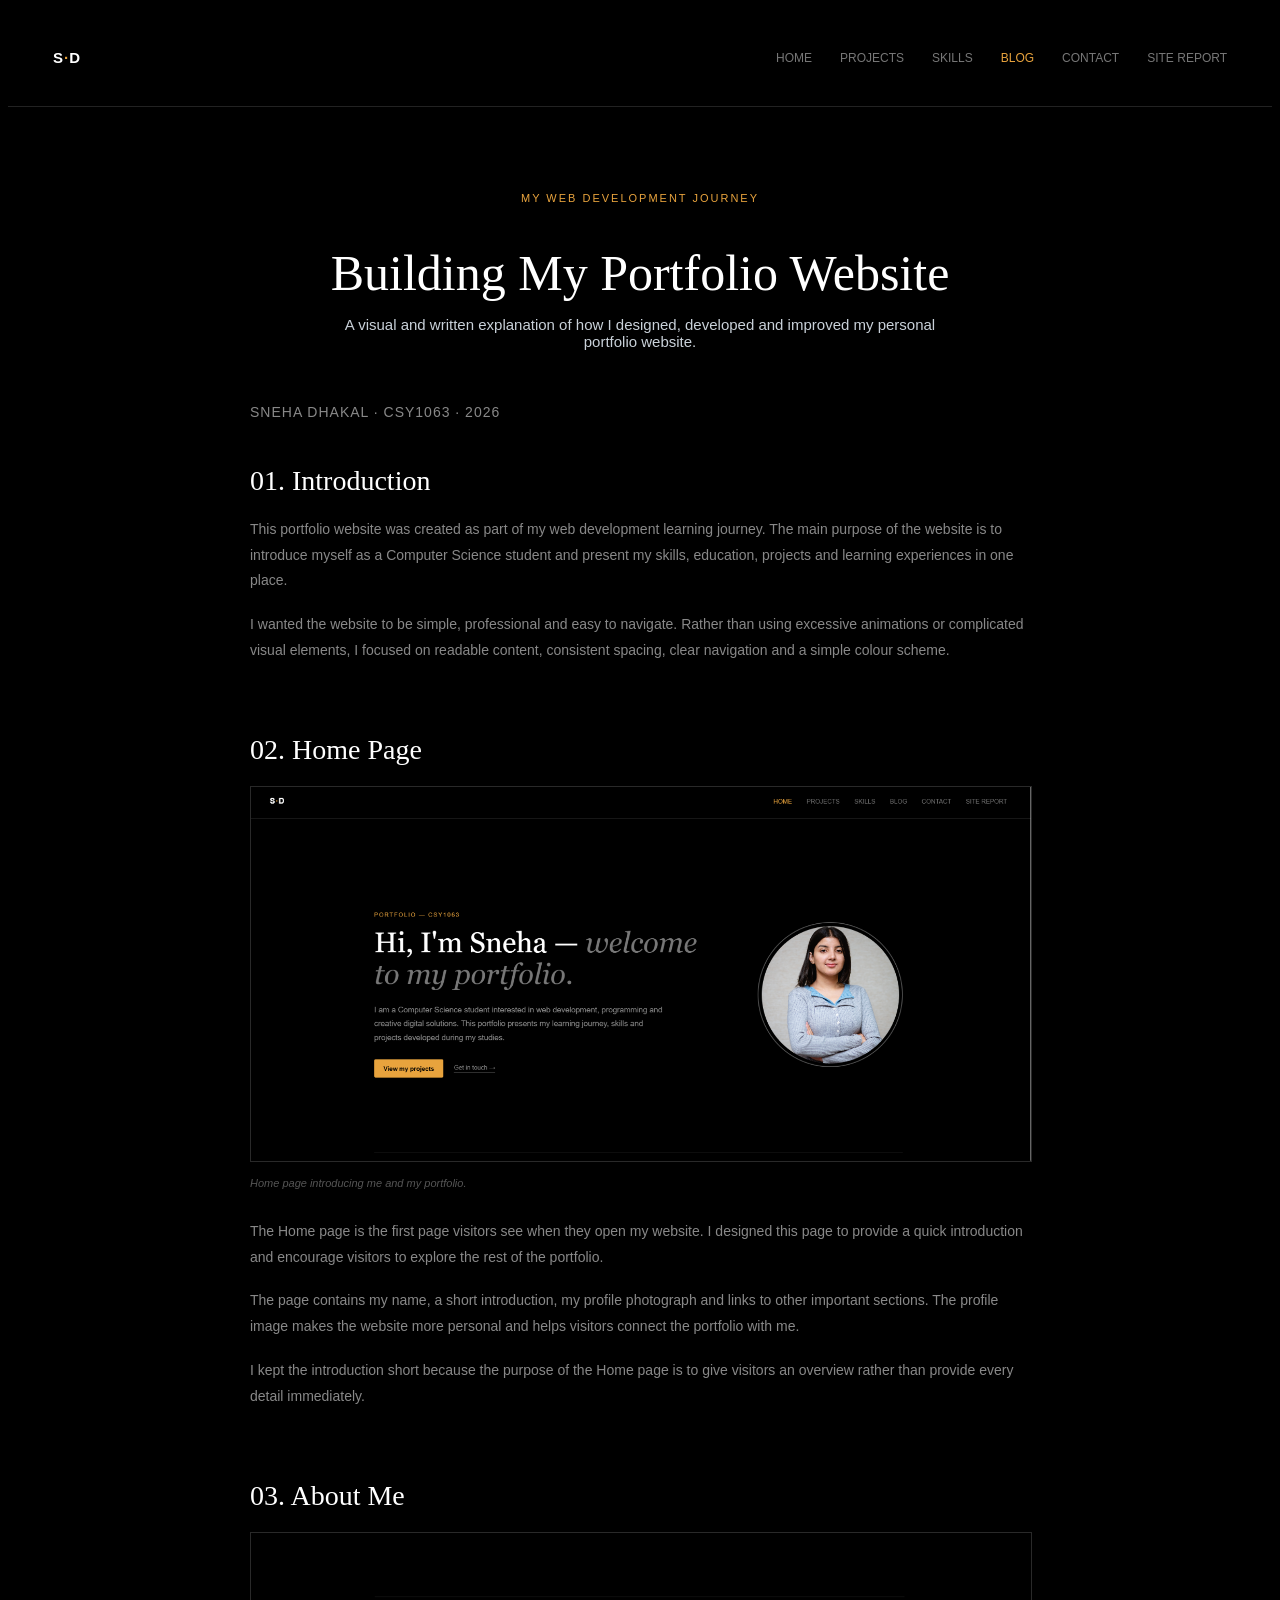
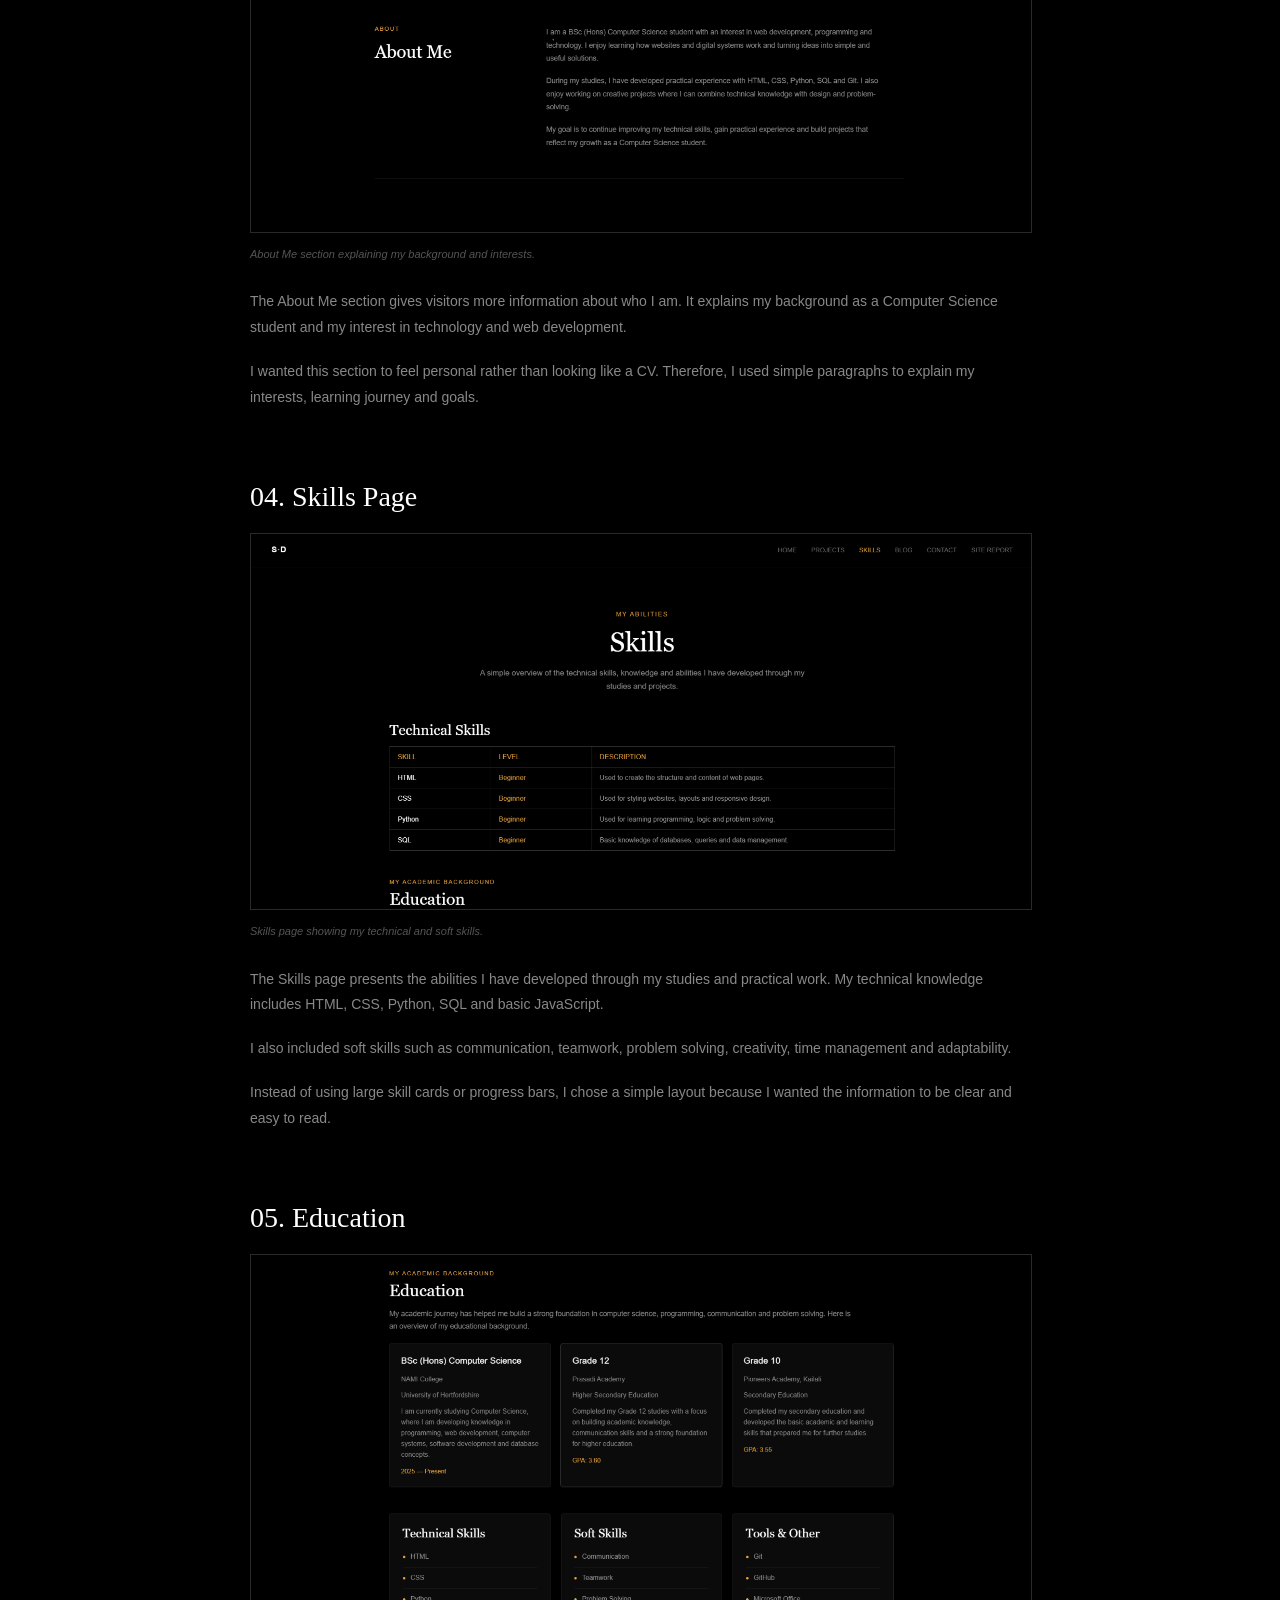
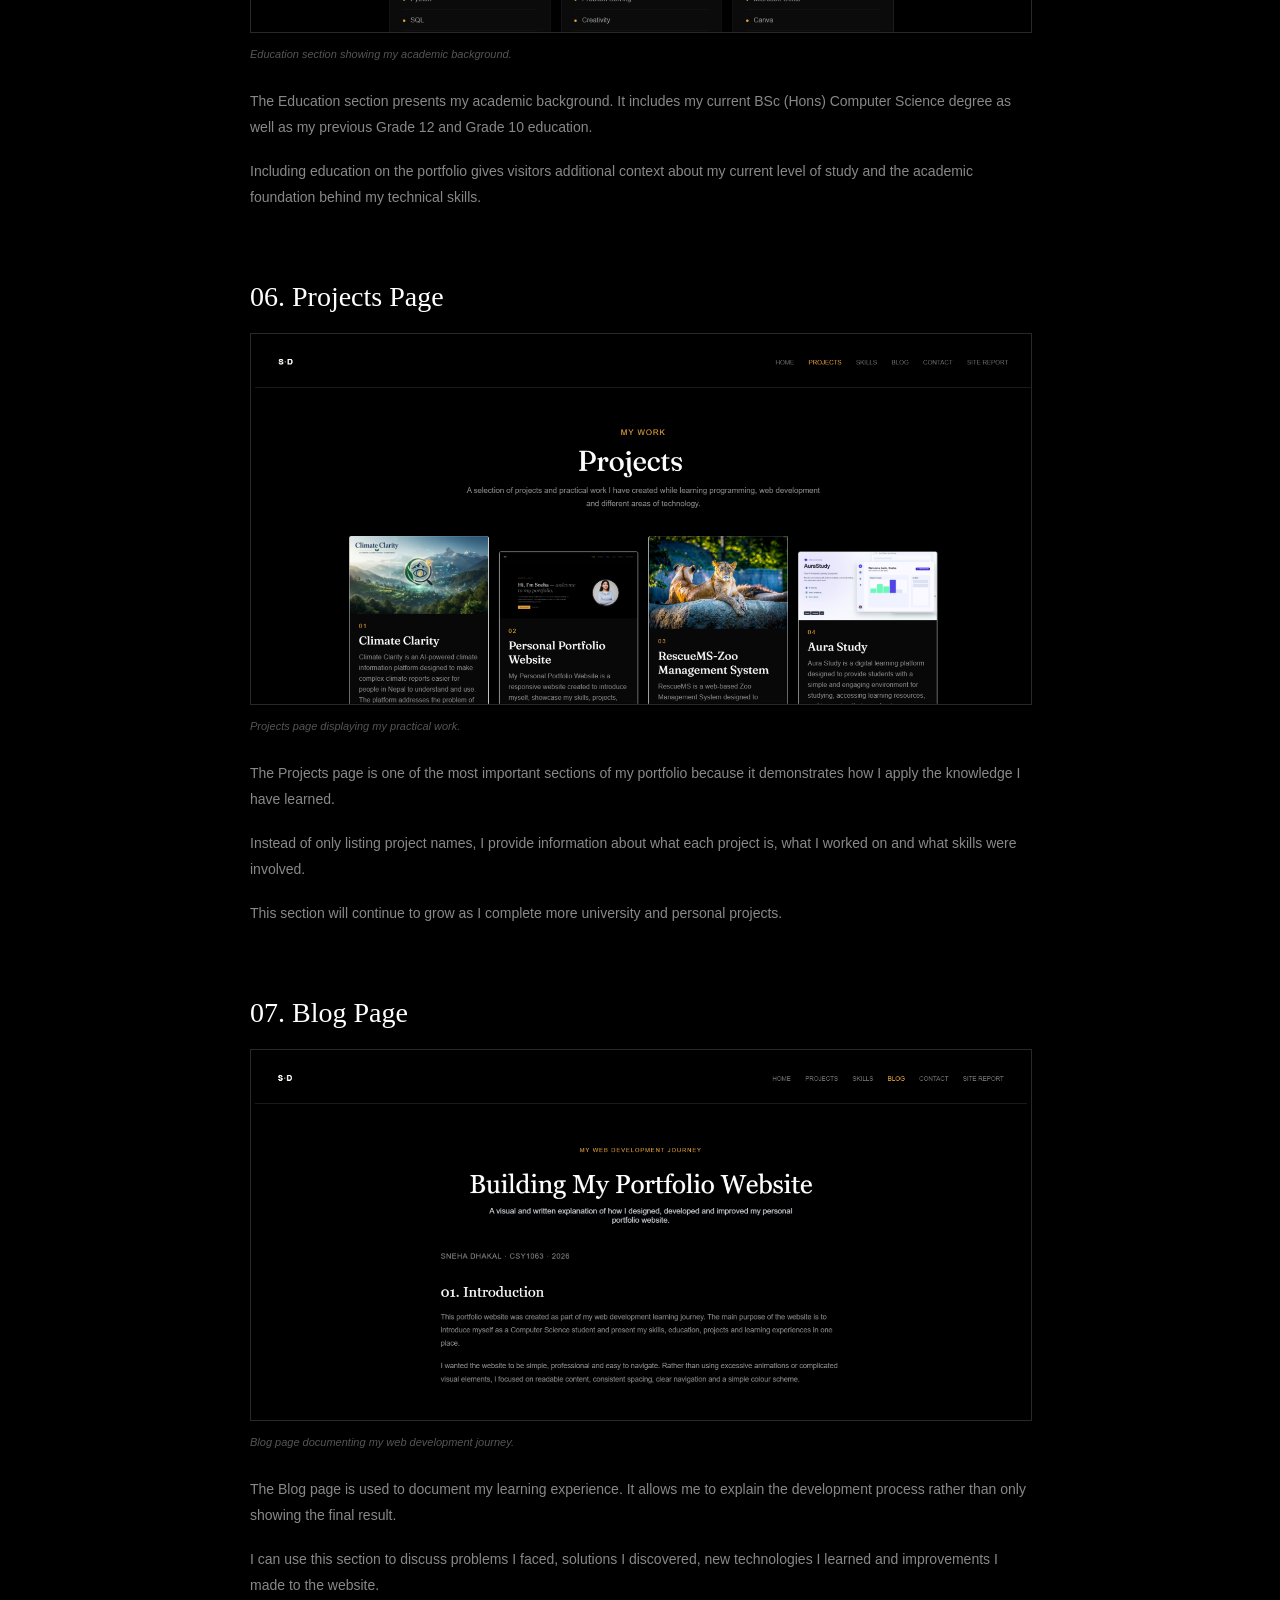
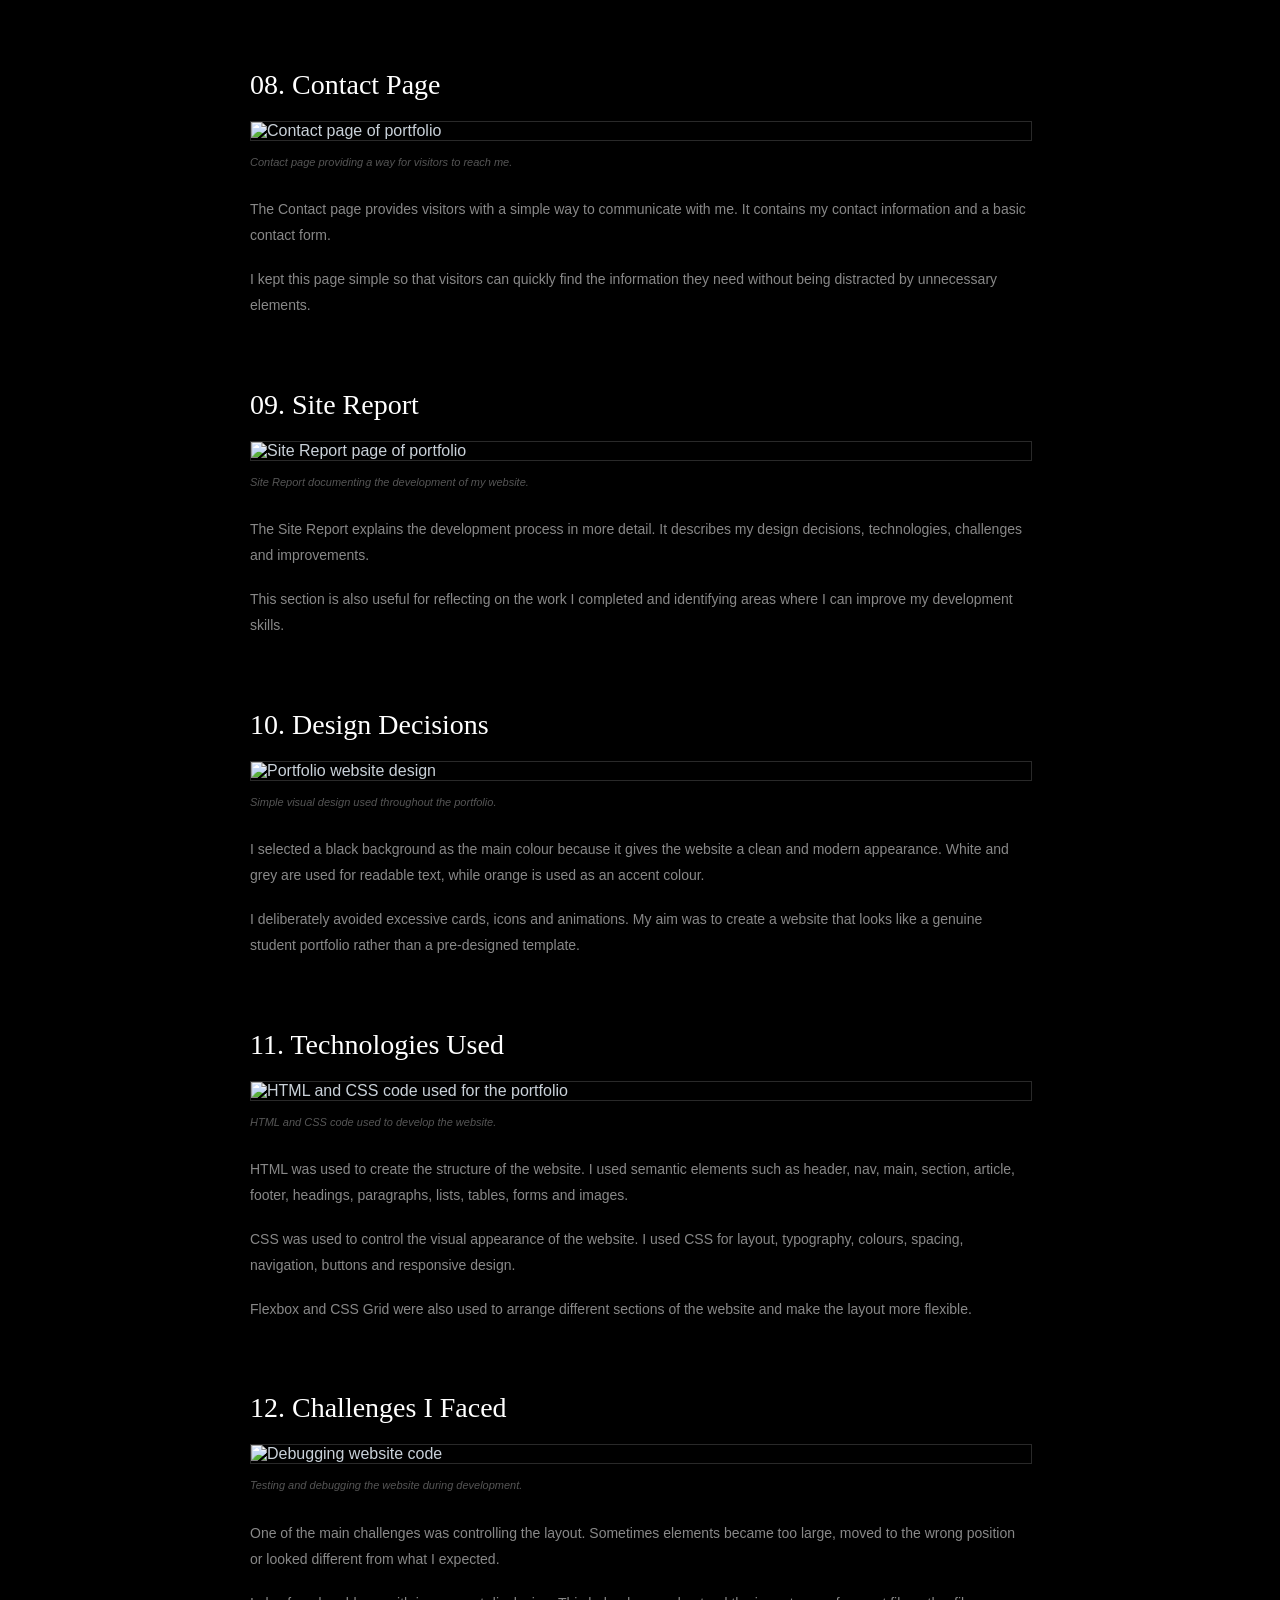
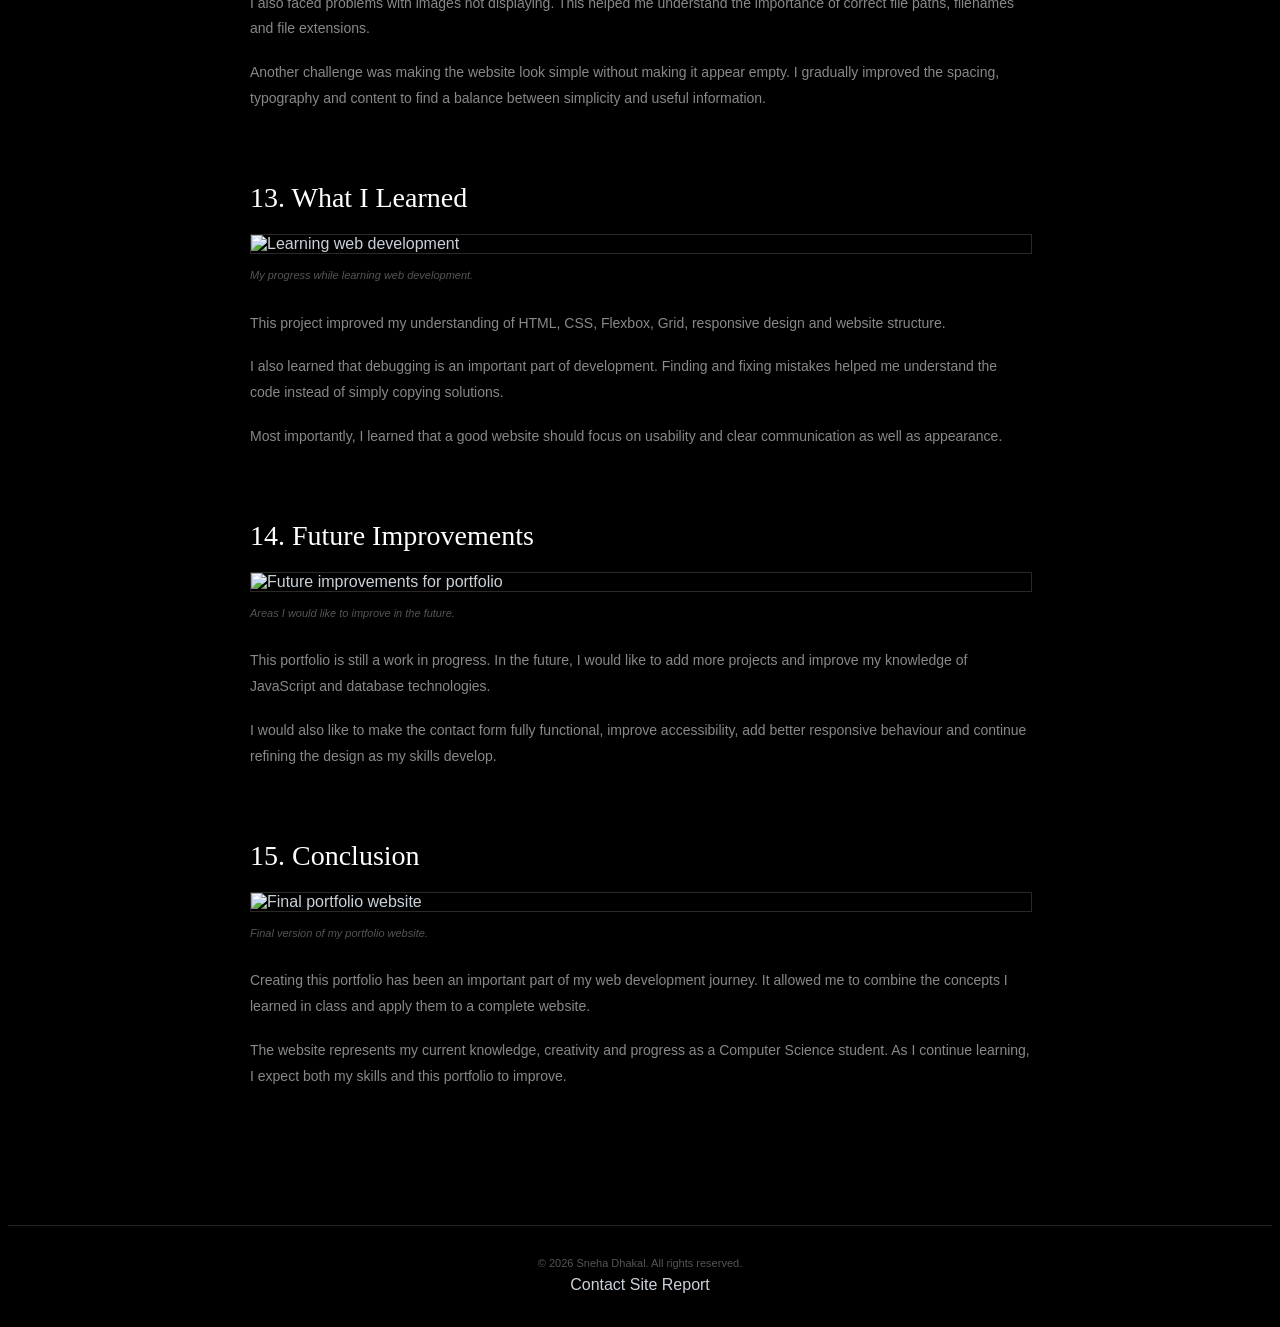
==== commit ddc6bb75: "Updated portfolio layout and design across all pages" ====
--- a/blog.html
+++ b/blog.html
@@ -1,4 +1,3 @@
-
 <!DOCTYPE html>
 <html lang="en">
 
@@ -9,455 +8,693 @@
     <meta name="viewport"
           content="width=device-width, initial-scale=1.0">
 
-    <meta name="description"
-          content="Blog by Sneha Dhakal about web development, portfolio development and technology">
-
-    <title>Blog | Sneha Dhakal</title>
-
-    <link rel="stylesheet" href="file.css">
+    <title>Blog — Sneha</title>
+
+    <link rel="preconnect"
+          href="https://fonts.googleapis.com">
+
+    <link rel="preconnect"
+          href="https://fonts.gstatic.com"
+          crossorigin>
+
+    <link href="https://fonts.googleapis.com/css2?family=Fraunces:opsz,wght@9..144,300;9..144,450;9..144,600&family=Inter:wght@400;500&display=swap"
+          rel="stylesheet">
+
+    <link rel="stylesheet"
+          href="file.css">
 
 </head>
 
 
 <body>
 
-
-<!-- =====================================================
-     HEADER
-===================================================== -->
-
-<header class="navbar">
-
-    <a href="index.html" class="logo">
-    SD
-</a>
-
-
-    <button class="menu-button"
-            onclick="openMenu()"
-            aria-label="Open menu">
-
-        <span></span>
-        <span></span>
-        <span></span>
-
-    </button>
-
-</header>
-
-
-
-<!-- =====================================================
-     SIDE MENU
-===================================================== -->
-
-<nav class="side-menu" id="sideMenu">
-
-    <button class="close-button"
-            onclick="closeMenu()"
-            aria-label="Close menu">
-
-        &times;
-
-    </button>
-
-
-    <div class="menu-links">
-
-        <a href="index.html">Home</a>
-
-        <a href="blog.html">Blog</a>
-
-        <a href="project.html">Projects</a>
-
-        <a href="skills.html">Skills</a>
-
-        <a href="contact.html">Contact</a>
-
-        <a href="sitereport.html">Site Report</a>
-
-    </div>
-
-</nav>
-
-
-
-<main>
-
-
-<!-- =====================================================
-     BLOG HEADER
-===================================================== -->
-
-<section class="blog-header">
-
-    <p class="blog-label">
-        MY BLOG
-    </p>
-
-    <h1>
-        My Web Development Journey
-    </h1>
-
-    <p>
-        A collection of my experiences, learning process,
-        challenges and progress while developing my portfolio website.
-    </p>
-
-</section>
-
-
-
-<!-- =====================================================
-     VIDEO SECTION
-===================================================== -->
-
-<section class="blog-video">
-
-    <p class="blog-label">
-        VIDEO DEMONSTRATION
-    </p>
-
-    <h2>
-        Building My Portfolio Website
-    </h2>
-
-    <p>
-        This video demonstrates my portfolio website and
-        shows the different pages, layouts and features
-        that I developed using HTML and CSS.
-    </p>
-
-
-    <div class="video-container">
-
-        <iframe
-            src="https://www.youtube.com/embed/YOUR_VIDEO_ID"
-            title="Sneha Dhakal Portfolio Website Demonstration"
-            allow="accelerometer; autoplay; clipboard-write; encrypted-media; gyroscope; picture-in-picture"
-            allowfullscreen>
-        </iframe>
-
-    </div>
-
-</section>
-
-
-
-<!-- =====================================================
-     BLOG ARTICLE
-===================================================== -->
-
-<article class="blog-article">
-
-
-    <!-- BLOG IMAGE -->
-
-    <figure class="blog-image">
-
-        <img src="images/blog1.jpg"
-             alt="Web development workspace">
-
-        <figcaption>
-    My web development workspace while planning and developing
-    the portfolio website.
-</figcaption>
-
-    </figure>
-
-
-
-    <!-- BLOG CONTENT -->
-
-    <div class="blog-content">
-
-        <p class="blog-date">
-            15 August 2026
+<div class="bg"></div>
+
+
+<div class="page">
+
+
+    <!-- HEADER -->
+
+    <header>
+
+        <a class="nav-mark"
+           href="index.html">
+
+            S<span>·</span>D
+
+        </a>
+
+
+        <nav aria-label="Primary">
+
+            <ul>
+
+                <li>
+                    <a href="index.html">
+                        Home
+                    </a>
+                </li>
+
+                <li>
+                    <a href="project.html">
+                        Projects
+                    </a>
+                </li>
+
+                <li>
+                    <a href="skills.html">
+                        Skills
+                    </a>
+                </li>
+
+                <li>
+                    <a href="blog.html"
+                       aria-current="page">
+                        Blog
+                    </a>
+                </li>
+
+                <li>
+                    <a href="contact.html">
+                        Contact
+                    </a>
+                </li>
+
+                <li>
+                    <a href="sitereport.html">
+                        Site Report
+                    </a>
+                </li>
+
+            </ul>
+
+        </nav>
+
+    </header>
+
+
+    <!-- MAIN -->
+
+    <main class="blog-page">
+
+
+        <!-- INTRO -->
+
+        <section class="blog-intro">
+
+            <p class="eyebrow">
+                My Web Development Journey
+            </p>
+
+            <h1>
+                Building My Portfolio Website
+            </h1>
+
+            <p>
+                A visual and written explanation of how I designed,
+                developed and improved my personal portfolio website.
+            </p>
+
+        </section>
+
+
+        <!-- BLOG CONTENT -->
+
+        <article class="blog-post">
+
+
+            <p class="post-meta">
+                Sneha Dhakal · CSY1063 · 2026
+            </p>
+
+
+            <!-- =====================================
+                 INTRODUCTION
+            ====================================== -->
+
+            <section class="blog-section">
+
+                <h2>
+                    01. Introduction
+                </h2>
+
+               
+                
+
+                <p>
+                    This portfolio website was created as part of my web
+                    development learning journey. The main purpose of the
+                    website is to introduce myself as a Computer Science
+                    student and present my skills, education, projects and
+                    learning experiences in one place.
+                </p>
+
+                <p>
+                    I wanted the website to be simple, professional and easy
+                    to navigate. Rather than using excessive animations or
+                    complicated visual elements, I focused on readable content,
+                    consistent spacing, clear navigation and a simple colour
+                    scheme.
+                </p>
+
+            </section>
+
+
+            <!-- =====================================
+                 HOME PAGE
+            ====================================== -->
+
+            <section class="blog-section">
+
+                <h2>
+                    02. Home Page
+                </h2>
+
+                <img src="images/blog1.png"
+                     alt="Sneha portfolio home page"
+                     class="blog-section-image">
+
+                <p class="image-caption">
+                    Home page introducing me and my portfolio.
+                </p>
+
+                <p>
+                    The Home page is the first page visitors see when they
+                    open my website. I designed this page to provide a quick
+                    introduction and encourage visitors to explore the rest
+                    of the portfolio.
+                </p>
+
+                <p>
+                    The page contains my name, a short introduction, my
+                    profile photograph and links to other important sections.
+                    The profile image makes the website more personal and
+                    helps visitors connect the portfolio with me.
+                </p>
+
+                <p>
+                    I kept the introduction short because the purpose of the
+                    Home page is to give visitors an overview rather than
+                    provide every detail immediately.
+                </p>
+
+            </section>
+
+
+            <!-- =====================================
+                 ABOUT ME
+            ====================================== -->
+
+            <section class="blog-section">
+
+                <h2>
+                    03. About Me
+                </h2>
+
+                <img src="images/blog2.png"
+                     alt="About Me section of portfolio"
+                     class="blog-section-image">
+
+                <p class="image-caption">
+                    About Me section explaining my background and interests.
+                </p>
+
+                <p>
+                    The About Me section gives visitors more information
+                    about who I am. It explains my background as a Computer
+                    Science student and my interest in technology and web
+                    development.
+                </p>
+
+                <p>
+                    I wanted this section to feel personal rather than looking
+                    like a CV. Therefore, I used simple paragraphs to explain
+                    my interests, learning journey and goals.
+                </p>
+
+            </section>
+
+
+            <!-- =====================================
+                 SKILLS
+            ====================================== -->
+
+            <section class="blog-section">
+
+                <h2>
+                    04. Skills Page
+                </h2>
+
+                <img src="images/blog3.png"
+                     alt="Skills page of portfolio"
+                     class="blog-section-image">
+
+                <p class="image-caption">
+                    Skills page showing my technical and soft skills.
+                </p>
+
+                <p>
+                    The Skills page presents the abilities I have developed
+                    through my studies and practical work. My technical
+                    knowledge includes HTML, CSS, Python, SQL and basic
+                    JavaScript.
+                </p>
+
+                <p>
+                    I also included soft skills such as communication,
+                    teamwork, problem solving, creativity, time management
+                    and adaptability.
+                </p>
+
+                <p>
+                    Instead of using large skill cards or progress bars,
+                    I chose a simple layout because I wanted the information
+                    to be clear and easy to read.
+                </p>
+
+            </section>
+
+
+            <!-- =====================================
+                 EDUCATION
+            ====================================== -->
+
+            <section class="blog-section">
+
+                <h2>
+                    05. Education
+                </h2>
+
+                <img src="images/blog4.png"
+                     alt="Education section of portfolio"
+                     class="blog-section-image">
+
+                <p class="image-caption">
+                    Education section showing my academic background.
+                </p>
+
+                <p>
+                    The Education section presents my academic background.
+                    It includes my current BSc (Hons) Computer Science degree
+                    as well as my previous Grade 12 and Grade 10 education.
+                </p>
+
+                <p>
+                    Including education on the portfolio gives visitors
+                    additional context about my current level of study and
+                    the academic foundation behind my technical skills.
+                </p>
+
+            </section>
+
+
+            <!-- =====================================
+                 PROJECTS
+            ====================================== -->
+
+            <section class="blog-section">
+
+                <h2>
+                    06. Projects Page
+                </h2>
+
+                <img src="images/blog5.png"
+                     alt="Projects page of portfolio"
+                     class="blog-section-image">
+
+                <p class="image-caption">
+                    Projects page displaying my practical work.
+                </p>
+
+                <p>
+                    The Projects page is one of the most important sections
+                    of my portfolio because it demonstrates how I apply the
+                    knowledge I have learned.
+                </p>
+
+                <p>
+                    Instead of only listing project names, I provide
+                    information about what each project is, what I worked on
+                    and what skills were involved.
+                </p>
+
+                <p>
+                    This section will continue to grow as I complete more
+                    university and personal projects.
+                </p>
+
+            </section>
+
+
+            <!-- =====================================
+                 BLOG
+            ====================================== -->
+
+            <section class="blog-section">
+
+                <h2>
+                    07. Blog Page
+                </h2>
+
+                <img src="images/blog6.png"
+                     alt="Blog page of portfolio"
+                     class="blog-section-image">
+
+                <p class="image-caption">
+                    Blog page documenting my web development journey.
+                </p>
+
+                <p>
+                    The Blog page is used to document my learning experience.
+                    It allows me to explain the development process rather
+                    than only showing the final result.
+                </p>
+
+                <p>
+                    I can use this section to discuss problems I faced,
+                    solutions I discovered, new technologies I learned and
+                    improvements I made to the website.
+                </p>
+
+            </section>
+
+
+            <!-- =====================================
+                 CONTACT
+            ====================================== -->
+
+            <section class="blog-section">
+
+                <h2>
+                    08. Contact Page
+                </h2>
+
+                <img src="images/contact-page.png"
+                     alt="Contact page of portfolio"
+                     class="blog-section-image">
+
+                <p class="image-caption">
+                    Contact page providing a way for visitors to reach me.
+                </p>
+
+                <p>
+                    The Contact page provides visitors with a simple way to
+                    communicate with me. It contains my contact information
+                    and a basic contact form.
+                </p>
+
+                <p>
+                    I kept this page simple so that visitors can quickly find
+                    the information they need without being distracted by
+                    unnecessary elements.
+                </p>
+
+            </section>
+
+
+            <!-- =====================================
+                 SITE REPORT
+            ====================================== -->
+
+            <section class="blog-section">
+
+                <h2>
+                    09. Site Report
+                </h2>
+
+                <img src="images/site-report.png"
+                     alt="Site Report page of portfolio"
+                     class="blog-section-image">
+
+                <p class="image-caption">
+                    Site Report documenting the development of my website.
+                </p>
+
+                <p>
+                    The Site Report explains the development process in more
+                    detail. It describes my design decisions, technologies,
+                    challenges and improvements.
+                </p>
+
+                <p>
+                    This section is also useful for reflecting on the work I
+                    completed and identifying areas where I can improve my
+                    development skills.
+                </p>
+
+            </section>
+
+
+            <!-- =====================================
+                 DESIGN
+            ====================================== -->
+
+            <section class="blog-section">
+
+                <h2>
+                    10. Design Decisions
+                </h2>
+
+                <img src="images/design.png"
+                     alt="Portfolio website design"
+                     class="blog-section-image">
+
+                <p class="image-caption">
+                    Simple visual design used throughout the portfolio.
+                </p>
+
+                <p>
+                    I selected a black background as the main colour because
+                    it gives the website a clean and modern appearance.
+                    White and grey are used for readable text, while orange
+                    is used as an accent colour.
+                </p>
+
+                <p>
+                    I deliberately avoided excessive cards, icons and
+                    animations. My aim was to create a website that looks
+                    like a genuine student portfolio rather than a
+                    pre-designed template.
+                </p>
+
+            </section>
+
+
+            <!-- =====================================
+                 TECHNOLOGIES
+            ====================================== -->
+
+            <section class="blog-section">
+
+                <h2>
+                    11. Technologies Used
+                </h2>
+
+                <img src="images/code.png"
+                     alt="HTML and CSS code used for the portfolio"
+                     class="blog-section-image">
+
+                <p class="image-caption">
+                    HTML and CSS code used to develop the website.
+                </p>
+
+                <p>
+                    HTML was used to create the structure of the website.
+                    I used semantic elements such as header, nav, main,
+                    section, article, footer, headings, paragraphs,
+                    lists, tables, forms and images.
+                </p>
+
+                <p>
+                    CSS was used to control the visual appearance of the
+                    website. I used CSS for layout, typography, colours,
+                    spacing, navigation, buttons and responsive design.
+                </p>
+
+                <p>
+                    Flexbox and CSS Grid were also used to arrange different
+                    sections of the website and make the layout more flexible.
+                </p>
+
+            </section>
+
+
+            <!-- =====================================
+                 CHALLENGES
+            ====================================== -->
+
+            <section class="blog-section">
+
+                <h2>
+                    12. Challenges I Faced
+                </h2>
+
+                <img src="images/debugging.png"
+                     alt="Debugging website code"
+                     class="blog-section-image">
+
+                <p class="image-caption">
+                    Testing and debugging the website during development.
+                </p>
+
+                <p>
+                    One of the main challenges was controlling the layout.
+                    Sometimes elements became too large, moved to the wrong
+                    position or looked different from what I expected.
+                </p>
+
+                <p>
+                    I also faced problems with images not displaying.
+                    This helped me understand the importance of correct file
+                    paths, filenames and file extensions.
+                </p>
+
+                <p>
+                    Another challenge was making the website look simple
+                    without making it appear empty. I gradually improved the
+                    spacing, typography and content to find a balance between
+                    simplicity and useful information.
+                </p>
+
+            </section>
+
+
+            <!-- =====================================
+                 LEARNING
+            ====================================== -->
+
+            <section class="blog-section">
+
+                <h2>
+                    13. What I Learned
+                </h2>
+
+                <img src="images/learning.png"
+                     alt="Learning web development"
+                     class="blog-section-image">
+
+                <p class="image-caption">
+                    My progress while learning web development.
+                </p>
+
+                <p>
+                    This project improved my understanding of HTML, CSS,
+                    Flexbox, Grid, responsive design and website structure.
+                </p>
+
+                <p>
+                    I also learned that debugging is an important part of
+                    development. Finding and fixing mistakes helped me
+                    understand the code instead of simply copying solutions.
+                </p>
+
+                <p>
+                    Most importantly, I learned that a good website should
+                    focus on usability and clear communication as well as
+                    appearance.
+                </p>
+
+            </section>
+
+
+            <!-- =====================================
+                 FUTURE
+            ====================================== -->
+
+            <section class="blog-section">
+
+                <h2>
+                    14. Future Improvements
+                </h2>
+
+                <img src="images/future.png"
+                     alt="Future improvements for portfolio"
+                     class="blog-section-image">
+
+                <p class="image-caption">
+                    Areas I would like to improve in the future.
+                </p>
+
+                <p>
+                    This portfolio is still a work in progress. In the future,
+                    I would like to add more projects and improve my knowledge
+                    of JavaScript and database technologies.
+                </p>
+
+                <p>
+                    I would also like to make the contact form fully
+                    functional, improve accessibility, add better responsive
+                    behaviour and continue refining the design as my skills
+                    develop.
+                </p>
+
+            </section>
+
+
+            <!-- CONCLUSION -->
+
+            <section class="blog-section">
+
+                <h2>
+                    15. Conclusion
+                </h2>
+
+                <img src="images/final-portfolio.png"
+                     alt="Final portfolio website"
+                     class="blog-section-image">
+
+                <p class="image-caption">
+                    Final version of my portfolio website.
+                </p>
+
+                <p>
+                    Creating this portfolio has been an important part of my
+                    web development journey. It allowed me to combine the
+                    concepts I learned in class and apply them to a complete
+                    website.
+                </p>
+
+                <p>
+                    The website represents my current knowledge, creativity
+                    and progress as a Computer Science student. As I continue
+                    learning, I expect both my skills and this portfolio to
+                    improve.
+                </p>
+
+            </section>
+
+
+        </article>
+
+    </main>
+
+
+    <!-- FOOTER -->
+
+    <footer>
+
+        <p class="status">
+            © 2026 Sneha Dhakal. All rights reserved.
         </p>
 
-
-        <h2>
-            My Journey Into Web Development
-        </h2>
-
-
-        <p>
-    Web development is an area of computer science that I have
-    become increasingly interested in during my studies. When I
-    first started learning about websites, I was curious about
-    how a webpage could be created using code and how HTML, CSS
-    and JavaScript work together to create an interactive website.
-    Developing this portfolio gave me an opportunity to apply
-    these concepts to a complete multi-page website rather than
-    studying them only as individual topics.
-</p>
-
-
-        <p>
-
-            I began my portfolio project by planning the different
-            pages and deciding how information should be organised.
-            My portfolio includes a Home page, Skills page, Projects
-            page, Blog page, Contact page and Site Report.
-
-        </p>
-
-
-        <!-- SECOND IMAGE -->
-
-        <figure class="blog-image small-image">
-
-            <img src="images/blog2.jpeg"
-                 alt="HTML and CSS code">
-
-            <figcaption>
-                HTML provides structure while CSS controls presentation.
-            </figcaption>
-
-        </figure>
-
-
-        <h3>
-            Learning HTML and CSS
-        </h3>
-
-
-        <p>
-
-            I started with <strong>HTML</strong>, which helped me
-            understand the basic structure of a webpage. I learned
-            how headings, paragraphs, links, images, lists and
-            semantic elements are used to organise information.
-
-        </p>
-
-
-        <p>
-
-            After learning HTML, I started using <strong>CSS</strong>
-            to improve the appearance of my webpages. I experimented
-            with colours, fonts, spacing, borders and different
-            layouts to create a consistent design.
-
-        </p>
-
-
-        <!-- THIRD IMAGE -->
-
-        <figure class="blog-image small-image">
-
-            <img src="images/blog3.png"
-                 alt="Responsive website design">
-
-            <figcaption>
-                Responsive design allows websites to work on different screen sizes.
-            </figcaption>
-
-        </figure>
-
-
-        <h3>
-            Designing My Portfolio
-        </h3>
-
-
-        <p>
-
-            Designing my portfolio helped me understand how
-            different elements work together. I wanted the website
-            to have a simple and professional appearance while
-            still showing my personality as a computer science student.
-
-        </p>
-
-
-        <p>
-    I used a consistent colour scheme, typography, navigation
-    system and spacing across the pages. I chose these elements
-    deliberately so that users could recognise the same visual
-    structure throughout the website. I also created a side
-    navigation menu to provide access to all pages while keeping
-    the main interface visually simple.
-</p>
-
-<p>
-    I was also influenced by the portfolio design of Brittany
-    Chiang, particularly its use of typography, spacing and
-    navigation. I used these ideas as inspiration but adapted
-    them to create my own visual design and layout rather than
-    copying the original website (Chiang, n.d.).
-</p>
-
-
-        <h3>
-            Why Responsive Design Matters
-        </h3>
-
-
-        <p>
-
-            Modern websites are viewed on desktop computers,
-tablets and mobile phones. Because of this, a website
-should be easy to use regardless of the screen size.
-Responsive web design allows layouts to adapt to different
-devices and screen sizes (MDN Web Docs, n.d.).
-        </p>
-
-
-        <p>
-
-            I used responsive CSS and media queries to make
-            my portfolio adapt to different screen sizes.
-            Testing the website on smaller screens helped me
-            identify and fix layout problems.
-
-        </p>
-
-
-        <h3>
-            Challenges I Faced
-        </h3>
-
-
-        <p>
-
-            During development, I experienced several challenges.
-            Some of these included positioning images correctly,
-            maintaining consistent spacing and making the layout
-            responsive.
-
-        </p>
-
-
-        <p>
-
-           One of the most useful lessons was learning that a small CSS
-    change can affect several parts of a webpage. At first, I
-    sometimes changed multiple properties without knowing which
-    property caused the problem. Through debugging with browser
-    developer tools, I became more systematic by identifying the
-    element, checking its CSS rules and testing one change at a
-    time. This made my development process more efficient and
-    increased my confidence in solving layout problems independently.
-
-        </p>
-
-
-        <h3>
-            What I Have Learned
-        </h3>
-
-
-        <p>
-
-            Building my portfolio has taught me that good web
-            development is not only about writing code. A successful
-            website should also be accessible, organised, visually
-            appealing and easy to navigate.
-
-        </p>
-
-
-       <p>
-    Testing also changed the way I approached development. I used
-    browser developer tools to check layouts at different screen
-    sizes and used HTML and CSS validation to identify errors.
-    This showed me that a website should not only look good but
-    should also have valid structure, usable navigation and
-    accessible content.
-</p>
-
-<p>
-    I have also gained experience with Git and GitHub,
-    which helped me manage and save different versions
-    of my project during development.
-</p>
-
-
-    </div>
-
-</article>
-
-
-
-<!-- =====================================================
-     BLOG CONCLUSION
-===================================================== -->
-
-<section class="blog-conclusion">
-
-    <h2>
-        Final Thoughts
-    </h2>
-
-    <p>
-
-        Learning web development has been a challenging but
-        enjoyable experience. From creating my first HTML page
-        to developing a complete portfolio, I have gained a
-        better understanding of how websites are planned,
-        designed, developed and tested.
-
-    </p>
-
-    <p>
-
-        I am still developing my skills, but every project gives
-        me an opportunity to learn something new. My goal is to
-        continue improving my knowledge of web development and
-        create more advanced and interactive websites in the future.
-
-    </p>
-
-</section>
-
-
-</main>
-
-
-
-<!-- =====================================================
-     FOOTER
-===================================================== -->
-
-<footer>
-
-    <p>
-        © 2026 Sneha Dhakal |
-        Computer Science Student & Web Developer
-    </p>
-
-</footer>
-
-
-
-<!-- =====================================================
-     JAVASCRIPT
-===================================================== -->
-
-<script>
-
-function openMenu() {
-
-    document
-        .getElementById("sideMenu")
-        .classList.add("active");
-
-}
-
-
-function closeMenu() {
-
-    document
-        .getElementById("sideMenu")
-        .classList.remove("active");
-
-}
-
-</script>
-
+        <div class="socials">
+
+            <a href="contact.html">
+                Contact
+            </a>
+
+            <a href="sitereport.html">
+                Site Report
+            </a>
+
+        </div>
+
+    </footer>
+
+
+</div>
 
 </body>
 
-</html>
-```
+</html>
--- a/file.css
+++ b/file.css
@@ -1,13 +1,12 @@
-/* =========================================================
-   SNEHA DHAKAL PORTFOLIO
-   COMPLETE PORTFOLIO CSS
-   HOME | PROJECTS | CONTACT | BLOG | SITE REPORT
-========================================================= */
-
-
-/* =========================================================
+* =====================================================
+   SNEHA DHAKAL - PORTFOLIO
+   Simple Black Portfolio
+===================================================== */
+
+
+/* =====================================================
    RESET
-========================================================= */
+===================================================== */
 
 * {
     margin: 0;
@@ -20,16 +19,15 @@
 }
 
 body {
-    background: #10071d;
-    color: #ffffff;
-    font-family: "Trebuchet MS", "Segoe UI", Arial, sans-serif;
-    line-height: 1.6;
-    overflow-x: hidden;
+    background: #000;
+    color: #c9d1d9;
+    font-family: Arial, sans-serif;
+    min-height: 100vh;
 }
 
 a {
+    color: inherit;
     text-decoration: none;
-    color: inherit;
 }
 
 img {
@@ -37,3211 +35,2960 @@
     display: block;
 }
 
-
-/* =========================================================
-   NAVIGATION
-========================================================= */
-
-.navbar {
+ul {
+    list-style: none;
+}
+
+
+/* =====================================================
+   PAGE
+===================================================== */
+
+.page {
+    min-height: 100vh;
+    display: flex;
+    flex-direction: column;
+}
+
+
+/* =====================================================
+   BACKGROUND
+===================================================== */
+
+.bg {
     position: fixed;
-    top: 0;
-    left: 0;
+    inset: 0;
+    background: #000;
+    z-index: -1;
+}
+
+.dots,
+.pcb,
+.baseline,
+.vignette {
+    display: none;
+}
+
+
+/* =====================================================
+   HEADER
+===================================================== */
+
+header {
+    display: flex;
+    justify-content: space-between;
+    align-items: center;
+
+    padding: 24px 45px;
+
+    border-bottom: 1px solid #222;
+}
+
+
+/* Logo */
+
+.nav-mark {
+    color: #fff;
+    font-size: 15px;
+    font-weight: bold;
+    letter-spacing: 1px;
+}
+
+.nav-mark span {
+    color: #e8a33d;
+}
+
+
+/* Navigation */
+
+nav ul {
+    display: flex;
+    gap: 28px;
+}
+
+nav a {
+    color: #777;
+    font-size: 12px;
+    text-transform: uppercase;
+    transition: 0.2s;
+}
+
+nav a:hover {
+    color: #e8a33d;
+}
+
+nav a[aria-current="page"] {
+    color: #e8a33d;
+}
+
+
+/* =====================================================
+   MAIN
+===================================================== */
+
+main {
+    flex: 1;
 
     width: 100%;
-    height: 75px;
-
-    padding: 0 45px;
+    max-width: 1100px;
+
+    margin: 0 auto;
+
+    padding: 65px 40px;
+}
+
+
+/* =====================================================
+   HERO
+===================================================== */
+
+.hero {
+    width: 100%;
+
+    min-height: 470px;
+
+    display: flex;
+    flex-direction: row;
+
+    align-items: center;
+    justify-content: space-between;
+
+    gap: 70px;
+
+    margin-bottom: 70px;
+}
+
+
+/* Hero text */
+
+.hero-text {
+    flex: 1;
+}
+
+.eyebrow {
+    color: #e8a33d;
+
+    font-size: 11px;
+
+    letter-spacing: 2px;
+
+    text-transform: uppercase;
+
+    margin-bottom: 18px;
+}
+
+
+/* Main heading */
+
+h1 {
+    color: #fff;
+
+    font-family: Georgia, serif;
+
+    font-size: 55px;
+
+    font-weight: normal;
+
+    line-height: 1.1;
+
+    max-width: 650px;
+
+    margin-bottom: 25px;
+}
+
+h1 em {
+    color: #777;
+
+    font-style: italic;
+}
+
+
+/* Hero paragraph */
+
+.tagline {
+    max-width: 570px;
+
+    color: #888;
+
+    font-size: 15px;
+
+    line-height: 1.8;
+
+    margin-bottom: 28px;
+}
+
+
+/* =====================================================
+   HERO PHOTO
+===================================================== */
+
+.hero-photo {
+    width: 280px;
+    height: 280px;
+
+    flex: 0 0 280px;
+
+    border: 2px solid #555;
+
+    border-radius: 50%;
+
+    padding: 6px;
+
+    overflow: hidden;
+}
+
+.hero-photo img {
+    width: 100%;
+    height: 100%;
+
+    object-fit: cover;
+    object-position: center;
+
+    border-radius: 50%;
+}
+
+
+/* =====================================================
+   BUTTONS
+===================================================== */
+
+.cta-row {
+    display: flex;
+
+    align-items: center;
+
+    gap: 20px;
+}
+
+.cta {
+    display: inline-block;
+
+    background: #e8a33d;
+
+    color: #000;
+
+    padding: 11px 18px;
+
+    font-size: 12px;
+
+    font-weight: bold;
+
+    border-radius: 3px;
+
+    transition: 0.2s;
+}
+
+.cta:hover {
+    background: #fff;
+}
+
+.cta-secondary {
+    color: #888;
+
+    font-size: 12px;
+
+    border-bottom: 1px solid #555;
+
+    padding-bottom: 3px;
+}
+
+.cta-secondary:hover {
+    color: #e8a33d;
+
+    border-color: #e8a33d;
+}
+
+
+/* =====================================================
+   ABOUT ME
+===================================================== */
+
+.about-section {
+    display: grid;
+
+    grid-template-columns: 260px 1fr;
+
+    gap: 70px;
+
+    padding: 55px 0;
+
+    border-top: 1px solid #222;
+
+    border-bottom: 1px solid #222;
+}
+
+
+/* Left heading */
+
+.about-title h2 {
+    color: #fff;
+
+    font-family: Georgia, serif;
+
+    font-size: 34px;
+
+    font-weight: normal;
+}
+
+
+/* Right description */
+
+.about-content {
+    max-width: 650px;
+}
+
+.about-content p {
+    color: #888;
+
+    font-size: 14px;
+
+    line-height: 1.8;
+
+    margin-bottom: 18px;
+}
+
+.about-content p:last-child {
+    margin-bottom: 0;
+}
+
+
+/* =====================================================
+   COMMON SECTION HEADING
+===================================================== */
+
+.section-heading {
+    text-align: center;
+
+    max-width: 650px;
+
+    margin: 0 auto 40px;
+}
+
+.section-heading h2 {
+    color: #fff;
+
+    font-family: Georgia, serif;
+
+    font-size: 34px;
+
+    font-weight: normal;
+
+    margin-bottom: 15px;
+}
+
+.section-heading p:last-child {
+    color: #777;
+
+    font-size: 14px;
+
+    line-height: 1.7;
+}
+
+
+/* =====================================================
+   SKILLS
+===================================================== */
+
+.home-skills {
+    padding: 75px 0;
+}
+
+
+/* Four simple boxes */
+
+.skill-boxes {
+    display: grid;
+
+    grid-template-columns: repeat(4, 1fr);
+
+    gap: 15px;
+}
+
+.skill-box {
+    background: #080808;
+
+    border: 1px solid #222;
+
+    padding: 22px;
+
+    min-height: 170px;
+
+    transition: 0.2s;
+}
+
+.skill-box:hover {
+    border-color: #444;
+}
+
+.skill-box h3 {
+    color: #fff;
+
+    font-size: 16px;
+
+    font-weight: normal;
+
+    margin-bottom: 13px;
+}
+
+.skill-box p {
+    color: #777;
+
+    font-size: 13px;
+
+    line-height: 1.7;
+}
+
+
+/* =====================================================
+   PROJECTS
+===================================================== */
+
+.home-projects {
+    padding: 65px 0;
+
+    border-top: 1px solid #222;
+}
+
+
+/* Three project boxes */
+
+.home-project-grid {
+    display: grid;
+
+    grid-template-columns: repeat(3, 1fr);
+
+    gap: 18px;
+}
+
+.home-project-box {
+    background: #080808;
+
+    border: 1px solid #222;
+
+    padding: 24px;
+
+    min-height: 240px;
+
+    transition: 0.2s;
+}
+
+.home-project-box:hover {
+    border-color: #e8a33d;
+}
+
+.home-project-box > span {
+    color: #e8a33d;
+
+    font-size: 10px;
+
+    letter-spacing: 1.5px;
+}
+
+.home-project-box h3 {
+    color: #fff;
+
+    font-family: Georgia, serif;
+
+    font-size: 21px;
+
+    font-weight: normal;
+
+    margin: 15px 0 12px;
+}
+
+.home-project-box p {
+    color: #777;
+
+    font-size: 13px;
+
+    line-height: 1.7;
+
+    margin-bottom: 18px;
+}
+
+.home-project-box a {
+    color: #e8a33d;
+
+    font-size: 12px;
+}
+
+.home-project-box a:hover {
+    color: #fff;
+}
+
+
+/* =====================================================
+   CONTACT
+===================================================== */
+
+.contact-home {
+    text-align: center;
+
+    max-width: 700px;
+
+    margin: 0 auto;
+
+    padding: 75px 20px;
+}
+
+.contact-home h2 {
+    color: #fff;
+
+    font-family: Georgia, serif;
+
+    font-size: 35px;
+
+    font-weight: normal;
+
+    margin-bottom: 15px;
+}
+
+.contact-home p:not(.eyebrow) {
+    color: #777;
+
+    font-size: 14px;
+
+    line-height: 1.8;
+
+    max-width: 600px;
+
+    margin: 0 auto 25px;
+}
+
+
+/* =====================================================
+   FOOTER
+===================================================== */
+
+.simple-footer {
+    border-top: 1px solid #222;
+
+    text-align: center;
+
+    padding: 28px 20px;
+
+    margin-top: auto;
+}
+
+.simple-footer p {
+    color: #555;
+
+    font-size: 11px;
+
+    line-height: 1.8;
+
+    letter-spacing: 0.5px;
+}
+
+.simple-footer p:first-child {
+    color: #777;
+
+    margin-bottom: 3px;
+}
+
+
+/* =====================================================
+   OTHER PAGES - BASIC COMMON STYLING
+===================================================== */
+
+section {
+    margin-top: 40px;
+}
+
+h2 {
+    color: #fff;
+
+    font-family: Georgia, serif;
+
+    font-weight: normal;
+}
+
+h3 {
+    color: #fff;
+}
+
+
+/* =====================================================
+   PROJECT PAGE
+===================================================== */
+
+.projects-main {
+    max-width: 1200px;
+}
+
+.projects-heading {
+    text-align: center;
+
+    margin: 20px auto 50px;
+}
+
+.projects-heading h1 {
+    max-width: none;
+
+    font-size: 50px;
+}
+
+.project-intro {
+    max-width: 650px;
+
+    margin: auto;
+
+    color: #777;
+
+    font-size: 14px;
+
+    line-height: 1.7;
+}
+
+.project-grid {
+    display: grid;
+
+    grid-template-columns: repeat(4, 1fr);
+
+    gap: 18px;
+}
+
+.project-card {
+    display: block;
+
+    background: #080808;
+
+    border: 1px solid #222;
+
+    border-radius: 3px;
+
+    overflow: hidden;
+
+    transition: 0.2s;
+}
+
+.project-card:hover {
+    border-color: #e8a33d;
+
+    transform: translateY(-3px);
+}
+
+.project-card img {
+    width: 100%;
+
+    height: 145px;
+
+    object-fit: cover;
+}
+
+.project-content {
+    padding: 17px;
+}
+
+.card-tag {
+    color: #e8a33d;
+
+    font-size: 10px;
+
+    letter-spacing: 1px;
+}
+
+.project-content h2 {
+    font-size: 20px;
+
+    margin: 10px 0;
+}
+
+.project-content p {
+    color: #777;
+
+    font-size: 13px;
+
+    line-height: 1.6;
+}
+
+
+/* =====================================================
+   SKILLS PAGE
+===================================================== */
+
+.skills-page {
+    max-width: 1050px;
+}
+
+.skills-intro {
+    text-align: center;
+
+    margin: 20px auto 50px;
+}
+
+.skills-intro h1 {
+    max-width: none;
+
+    font-size: 50px;
+}
+
+.skills-intro p {
+    max-width: 600px;
+
+    margin: auto;
+
+    color: #777;
+
+    font-size: 14px;
+
+    line-height: 1.7;
+}
+
+.skill-categories {
+    display: grid;
+
+    grid-template-columns: repeat(3, 1fr);
+
+    gap: 18px;
+}
+
+.category-box {
+    background: #080808;
+
+    border: 1px solid #222;
+
+    padding: 22px;
+}
+
+.category-box h2 {
+    font-size: 22px;
+
+    margin-bottom: 12px;
+}
+
+.category-box p,
+.category-box li {
+    color: #777;
+
+    font-size: 13px;
+
+    line-height: 1.7;
+}
+
+.category-box li {
+    padding: 7px 0;
+
+    border-bottom: 1px solid #1c1c1c;
+}
+
+
+/* =====================================================
+   CONTACT PAGE
+===================================================== */
+
+.contact-main {
+    max-width: 1000px;
+}
+
+.contact-heading {
+    text-align: center;
+
+    margin: 20px auto 45px;
+}
+
+.contact-heading h1 {
+    max-width: none;
+
+    font-size: 50px;
+}
+
+.contact-heading p {
+    max-width: 600px;
+
+    margin: auto;
+
+    color: #777;
+
+    font-size: 14px;
+
+    line-height: 1.7;
+}
+
+.contact-layout {
+    display: grid;
+
+    grid-template-columns: 1fr 1fr;
+
+    gap: 20px;
+}
+
+.contact-box {
+    background: #080808;
+
+    border: 1px solid #222;
+
+    padding: 25px;
+}
+
+.contact-box h2 {
+    font-size: 25px;
+
+    margin-bottom: 12px;
+}
+
+.contact-box > p {
+    color: #777;
+
+    font-size: 13px;
+
+    line-height: 1.7;
+}
+
+.contact-details {
+    margin-top: 20px;
+
+    border-top: 1px solid #222;
+}
+
+.contact-details > div {
+    padding: 14px 0;
+
+    border-bottom: 1px solid #222;
+}
+
+.contact-details span {
+    display: block;
+
+    color: #e8a33d;
+
+    font-size: 10px;
+
+    letter-spacing: 1px;
+
+    margin-bottom: 5px;
+}
+
+.contact-details p,
+.contact-details a {
+    color: #888;
+
+    font-size: 13px;
+}
+
+
+/* Form */
+
+.contact-box form {
+    display: flex;
+
+    flex-direction: column;
+}
+
+.contact-box label {
+    color: #888;
+
+    font-size: 12px;
+
+    margin: 14px 0 6px;
+}
+
+.contact-box input,
+.contact-box textarea {
+    width: 100%;
+
+    background: #000;
+
+    border: 1px solid #292929;
+
+    color: #fff;
+
+    padding: 11px;
+
+    font-size: 13px;
+
+    outline: none;
+}
+
+.contact-box input:focus,
+.contact-box textarea:focus {
+    border-color: #e8a33d;
+}
+
+.contact-box button {
+    width: fit-content;
+
+    margin-top: 18px;
+
+    background: #e8a33d;
+
+    border: none;
+
+    padding: 11px 18px;
+
+    font-weight: bold;
+
+    cursor: pointer;
+}
+
+
+/* =====================================================
+   SITE REPORT
+===================================================== */
+
+.report-page {
+    max-width: 950px;
+}
+
+.report-heading {
+    text-align: center;
+
+    margin: 20px auto 45px;
+}
+
+.report-heading h1 {
+    max-width: none;
+
+    font-size: 50px;
+}
+
+.report-heading p {
+    max-width: 650px;
+
+    margin: auto;
+
+    color: #777;
+
+    line-height: 1.7;
+}
+
+.report-content {
+    display: flex;
+
+    flex-direction: column;
+
+    gap: 18px;
+}
+
+.report-box {
+    background: #080808;
+
+    border: 1px solid #222;
+
+    padding: 24px;
+}
+
+.report-box h2 {
+    font-size: 22px;
+
+    margin-bottom: 12px;
+}
+
+.report-box p {
+    color: #777;
+
+    font-size: 13px;
+
+    line-height: 1.8;
+}
+
+
+/* =====================================================
+   TABLES
+===================================================== */
+
+table {
+    width: 100%;
+
+    border-collapse: collapse;
+}
+
+th,
+td {
+    text-align: left;
+
+    padding: 12px;
+
+    border-bottom: 1px solid #222;
+}
+
+th {
+    color: #e8a33d;
+
+    font-size: 11px;
+
+    text-transform: uppercase;
+}
+
+td {
+    color: #888;
+
+    font-size: 13px;
+}
+
+
+/* =====================================================
+   TABLET
+===================================================== */
+
+@media (max-width: 900px) {
+
+    main {
+        padding: 55px 30px;
+    }
+
+    .hero {
+        gap: 35px;
+    }
+
+    .hero-photo {
+        width: 230px;
+        height: 230px;
+
+        flex-basis: 230px;
+    }
+
+    h1 {
+        font-size: 46px;
+    }
+
+    .skill-boxes {
+        grid-template-columns: repeat(2, 1fr);
+    }
+
+    .home-project-grid {
+        grid-template-columns: repeat(2, 1fr);
+    }
+
+    .project-grid {
+        grid-template-columns: repeat(2, 1fr);
+    }
+
+    .about-section {
+        grid-template-columns: 200px 1fr;
+
+        gap: 40px;
+    }
+}
+
+
+/* =====================================================
+   MOBILE
+===================================================== */
+
+@media (max-width: 600px) {
+
+    header {
+        padding: 20px;
+
+        flex-direction: column;
+
+        align-items: flex-start;
+
+        gap: 18px;
+    }
+
+    nav ul {
+        gap: 14px;
+
+        flex-wrap: wrap;
+    }
+
+    main {
+        padding: 45px 20px;
+    }
+
+
+    /* Hero */
+
+    .hero {
+        flex-direction: column;
+
+        text-align: center;
+
+        gap: 30px;
+
+        min-height: auto;
+    }
+
+    .hero-photo {
+        order: 1;
+
+        width: 210px;
+        height: 210px;
+
+        flex-basis: 210px;
+    }
+
+    .hero-text {
+        order: 2;
+    }
+
+    h1 {
+        font-size: 38px;
+    }
+
+    .tagline {
+        margin-left: auto;
+        margin-right: auto;
+    }
+
+    .cta-row {
+        justify-content: center;
+    }
+
+
+    /* About */
+
+    .about-section {
+        grid-template-columns: 1fr;
+
+        gap: 25px;
+
+        text-align: center;
+
+        padding: 45px 0;
+    }
+
+    .about-content {
+        max-width: 100%;
+    }
+
+
+    /* Skills */
+
+    .skill-boxes {
+        grid-template-columns: 1fr;
+    }
+
+
+    /* Projects */
+
+    .home-project-grid {
+        grid-template-columns: 1fr;
+    }
+
+    .project-grid {
+        grid-template-columns: 1fr;
+    }
+
+
+    /* Contact */
+
+    .contact-layout {
+        grid-template-columns: 1fr;
+    }
+
+    .contact-home {
+        padding: 60px 10px;
+    }
+
+
+    /* Footer */
+
+    .simple-footer {
+        padding: 25px 15px;
+    }
+}
+
+/* =========================================
+   SKILLS PAGE
+========================================= */
+
+.skills-page {
+    max-width: 1050px;
+    margin: 0 auto;
+    padding: 60px 40px;
+}
+
+
+/* =========================================
+   SKILLS INTRO
+========================================= */
+
+.skills-intro {
+    text-align: center;
+    margin-bottom: 55px;
+}
+
+.skills-intro .eyebrow {
+    color: #E8A33D;
+    font-size: 12px;
+    letter-spacing: 2px;
+    text-transform: uppercase;
+    margin-bottom: 15px;
+}
+
+.skills-intro h1 {
+    color: #ffffff;
+    font-family: Georgia, serif;
+    font-size: 52px;
+    font-weight: normal;
+    margin-bottom: 18px;
+}
+
+.skills-intro p:last-child {
+    max-width: 650px;
+    margin: 0 auto;
+    color: #888888;
+    font-size: 15px;
+    line-height: 1.7;
+}
+
+
+/* =========================================
+   SKILL BOXES
+========================================= */
+
+.skill-categories {
+    display: grid;
+    grid-template-columns: repeat(3, 1fr);
+    gap: 20px;
+    margin-bottom: 60px;
+}
+
+.category-box {
+    background: #0b0b0b;
+    border: 1px solid #222222;
+    border-radius: 5px;
+    padding: 25px;
+    transition: 0.2s ease;
+}
+
+.category-box:hover {
+    border-color: #E8A33D;
+    transform: translateY(-3px);
+}
+
+.category-box h2 {
+    color: #ffffff;
+    font-family: Georgia, serif;
+    font-size: 23px;
+    font-weight: normal;
+    margin-bottom: 12px;
+}
+
+.category-box > p {
+    color: #777777;
+    font-size: 13px;
+    line-height: 1.6;
+    margin-bottom: 18px;
+}
+
+
+/* =========================================
+   SKILL LIST
+========================================= */
+
+.category-box ul {
+    list-style: none;
+    padding: 0;
+    margin: 0;
+}
+
+.category-box li {
+    color: #999999;
+    font-size: 13px;
+    padding: 9px 0;
+    border-bottom: 1px solid #1c1c1c;
+}
+
+.category-box li:last-child {
+    border-bottom: none;
+}
+
+.category-box li::before {
+    content: "";
+    display: inline-block;
+
+    width: 5px;
+    height: 5px;
+
+    background: #E8A33D;
+    border-radius: 50%;
+
+    margin-right: 10px;
+    vertical-align: middle;
+}
+
+
+/* =========================================
+   EDUCATION
+========================================= */
+
+.education-section {
+    margin-bottom: 55px;
+}
+
+.education-section > h2 {
+    color: #ffffff;
+    font-family: Georgia, serif;
+    font-size: 30px;
+    font-weight: normal;
+    margin-bottom: 20px;
+}
+
+
+/* Education boxes */
+
+.education-box {
+    display: grid;
+    grid-template-columns: repeat(3, 1fr);
+    gap: 20px;
+}
+
+.education-item {
+    background: #0b0b0b;
+    border: 1px solid #222222;
+    border-radius: 5px;
+    padding: 22px;
+}
+
+.education-item:hover {
+    border-color: #444444;
+}
+
+.education-item h3 {
+    color: #ffffff;
+    font-size: 16px;
+    font-weight: normal;
+    line-height: 1.4;
+    margin-bottom: 10px;
+}
+
+.education-item p {
+    color: #888888;
+    font-size: 13px;
+    margin-bottom: 10px;
+}
+
+.education-item span {
+    color: #E8A33D;
+    font-size: 11px;
+}
+
+
+/* =========================================
+   CURRENTLY LEARNING
+========================================= */
+
+.learning-section {
+    margin-bottom: 30px;
+}
+
+.learning-box {
+    background: #0b0b0b;
+    border: 1px solid #222222;
+    border-radius: 5px;
+
+    padding: 25px;
+
+    text-align: center;
+}
+
+.learning-box h2 {
+    color: #ffffff;
+    font-family: Georgia, serif;
+    font-size: 25px;
+    font-weight: normal;
+    margin-bottom: 12px;
+}
+
+.learning-box p {
+    max-width: 700px;
+    margin: 0 auto;
+
+    color: #888888;
+    font-size: 14px;
+    line-height: 1.7;
+}
+
+
+/* =========================================
+   FOOTER
+========================================= */
+
+footer {
+    border-top: 1px solid #222222;
+
+    padding: 25px 20px;
+
+    text-align: center;
+}
+
+footer p {
+    color: #555555;
+    font-size: 11px;
+    line-height: 1.7;
+    margin: 3px 0;
+}
+
+
+/* =========================================
+   TABLET
+========================================= */
+
+@media (max-width: 900px) {
+
+    .skills-page {
+        padding: 50px 30px;
+    }
+
+    .skill-categories {
+        grid-template-columns: 1fr;
+    }
+
+    .education-box {
+        grid-template-columns: 1fr;
+    }
+
+}
+
+
+/* =========================================
+   MOBILE
+========================================= */
+
+@media (max-width: 600px) {
+
+    .skills-page {
+        padding: 40px 20px;
+    }
+
+    .skills-intro h1 {
+        font-size: 40px;
+    }
+
+    .skills-intro p:last-child {
+        font-size: 14px;
+    }
+
+    .category-box {
+        padding: 20px;
+    }
+
+    .education-section > h2 {
+        font-size: 26px;
+    }
+
+}
+
+
+/* =========================================
+   SIMPLE TECHNICAL SKILLS TABLE
+========================================= */
+
+.skills-table-section {
+    width: 100%;
+    margin: 45px 0;
+}
+
+.skills-table-section h2 {
+    color: #ffffff;
+    font-family: Georgia, serif;
+    font-size: 28px;
+    font-weight: normal;
+    margin-bottom: 15px;
+}
+
+
+/* Simple table */
+
+.table-box {
+    width: 100%;
+    overflow-x: auto;
+}
+
+.table-box table {
+    width: 100%;
+    border-collapse: collapse;
+    margin: 0;
+}
+
+
+/* Heading */
+
+.table-box th {
+    color: #E8A33D;
+    font-size: 13px;
+    font-weight: normal;
+
+    text-align: left;
+
+    padding: 12px 15px;
+
+    border: 1px solid #333333;
+}
+
+
+/* Cells */
+
+.table-box td {
+    color: #999999;
+    font-size: 13px;
+
+    padding: 12px 15px;
+
+    text-align: left;
+
+    border: 1px solid #333333;
+}
+
+
+/* Skill name */
+
+.table-box td:first-child {
+    color: #ffffff;
+}
+
+
+/* Level */
+
+.table-box td:nth-child(2) {
+    color: #E8A33D;
+}
+
+
+/* Column width */
+
+.table-box th:first-child,
+.table-box td:first-child {
+    width: 20%;
+}
+
+.table-box th:nth-child(2),
+.table-box td:nth-child(2) {
+    width: 20%;
+}
+
+.table-box th:nth-child(3),
+.table-box td:nth-child(3) {
+    width: 60%;
+}
+
+
+/* Mobile */
+
+@media (max-width: 600px) {
+
+    .table-box {
+        overflow-x: auto;
+    }
+
+    .table-box table {
+        min-width: 600px;
+    }
+
+}
+/* =========================================
+   BLOG PAGE
+========================================= */
+
+.blog-page {
+    max-width: 900px;
+}
+
+
+/* BLOG INTRO */
+
+.blog-intro {
+    text-align: center;
+    margin-top: 20px;
+    margin-bottom: 50px;
+}
+
+.blog-intro h1 {
+    max-width: none;
+    font-size: 50px;
+    margin-bottom: 15px;
+}
+
+.blog-intro > p:last-child {
+    max-width: 600px;
+    margin: 0 auto;
+    font-size: 15px;
+}
+
+
+/* BLOG POST */
+
+.blog-post {
+    max-width: 780px;
+    margin: 0 auto;
+}
+
+.post-meta {
+    color: #E8A33D;
+    font-size: 12px;
+    text-transform: uppercase;
+    letter-spacing: 1px;
+    margin-bottom: 15px;
+}
+
+.blog-post h2 {
+    color: #ffffff;
+    font-family: Georgia, serif;
+    font-size: 30px;
+    font-weight: normal;
+    margin-bottom: 20px;
+}
+
+.blog-post h3 {
+    color: #ffffff;
+    font-family: Georgia, serif;
+    font-size: 23px;
+    font-weight: normal;
+    margin-top: 38px;
+    margin-bottom: 12px;
+}
+
+.blog-post p {
+    color: #888888;
+    font-size: 14px;
+    line-height: 1.8;
+    margin-bottom: 18px;
+}
+
+
+/* BLOG IMAGE */
+
+.blog-image {
+    margin: 30px 0;
+}
+
+.blog-image img {
+    width: 100%;
+    max-height: 380px;
+    object-fit: cover;
+    display: block;
+}
+
+.blog-image p {
+    color: #555555;
+    font-size: 11px;
+    margin-top: 8px;
+    margin-bottom: 0;
+}
+
+
+/* MOBILE */
+
+@media (max-width: 600px) {
+
+    .blog-page {
+        padding-left: 20px;
+        padding-right: 20px;
+    }
+
+    .blog-intro h1 {
+        font-size: 38px;
+    }
+
+    .blog-post h2 {
+        font-size: 26px;
+    }
+
+    .blog-post h3 {
+        font-size: 21px;
+    }
+
+    .blog-post p {
+        font-size: 14px;
+    }
+
+}
+
+/* =========================================
+   BLOG SECTIONS WITH IMAGES
+========================================= */
+
+.blog-section {
+    margin-bottom: 70px;
+}
+
+.blog-section h2 {
+    color: #ffffff;
+    font-family: Georgia, serif;
+    font-size: 28px;
+    font-weight: normal;
+    margin-bottom: 20px;
+}
+
+.blog-section p {
+    color: #888888;
+    font-size: 14px;
+    line-height: 1.85;
+    margin-bottom: 18px;
+}
+
+
+/* IMAGE */
+
+.blog-section-image {
+    width: 100%;
+    max-height: 420px;
+    object-fit: cover;
+    display: block;
+
+    margin: 0 0 8px 0;
+
+    border: 1px solid #292929;
+}
+
+
+/* IMAGE DESCRIPTION */
+
+.image-caption {
+    color: #555555 !important;
+    font-size: 11px !important;
+    margin-bottom: 25px !important;
+    font-style: italic;
+}
+
+
+/* FIRST SECTION */
+
+.blog-section:first-child {
+    margin-top: 0;
+}
+
+
+/* MOBILE */
+
+@media (max-width: 600px) {
+
+    .blog-section {
+        margin-bottom: 50px;
+    }
+
+    .blog-section h2 {
+        font-size: 24px;
+    }
+
+    .blog-section-image {
+        max-height: 300px;
+    }
+
+    .blog-section p {
+        font-size: 14px;
+        line-height: 1.75;
+    }
+
+}
+/* ==============================
+   EDUCATION
+============================== */
+
+.education-section {
+    margin-top: 55px;
+    margin-bottom: 50px;
+}
+
+.education-section .eyebrow {
+    margin-bottom: 8px;
+}
+
+.education-section h2 {
+    font-family: Georgia, serif;
+    font-size: 32px;
+    font-weight: normal;
+    color: #ffffff;
+    margin-bottom: 15px;
+}
+
+.education-intro {
+    color: #888888;
+    font-size: 14px;
+    line-height: 1.7;
+    max-width: 900px;
+    margin-bottom: 20px;
+}
+
+.education-box {
+    display: grid;
+    grid-template-columns: repeat(3, 1fr);
+    gap: 18px;
+}
+
+.education-item {
+    background: #0b0b0b;
+    border: 1px solid #222222;
+    padding: 22px;
+}
+
+.education-item h3 {
+    color: #ffffff;
+    font-size: 17px;
+    font-weight: normal;
+    margin-bottom: 12px;
+}
+
+.education-item p {
+    color: #888888;
+    font-size: 13px;
+    line-height: 1.6;
+    margin-bottom: 10px;
+}
+
+.education-item .education-place {
+    color: #bbbbbb;
+    margin-bottom: 5px;
+}
+
+.education-item .education-university {
+    color: #777777;
+    margin-bottom: 14px;
+}
+
+.education-item span {
+    display: inline-block;
+    color: #E8A33D;
+    font-size: 12px;
+    margin-top: 5px;
+}
+
+.education-item:hover {
+    border-color: #444444;
+}
+
+
+/* TABLET */
+
+@media (max-width: 900px) {
+
+    .education-box {
+        grid-template-columns: 1fr;
+    }
+
+}
+
+
+/* MOBILE */
+
+@media (max-width: 600px) {
+
+    .education-section h2 {
+        font-size: 28px;
+    }
+
+    .education-intro {
+        font-size: 13px;
+    }
+
+    .education-item {
+        padding: 18px;
+    }
+
+}
+
+/* =========================
+   PROJECTS
+========================= */
+
+.projects-page {
+    background: #000;
+    color: #fff;
+    padding: 60px 0 100px;
+}
+
+.projects-intro {
+    margin-bottom: 50px;
+}
+
+.projects-intro h1 {
+    font-family: "Fraunces", serif;
+    font-size: 55px;
+    font-weight: 400;
+    color: #fff;
+    margin: 0 0 15px;
+}
+
+.projects-intro p {
+    color: #fff;
+    font-size: 15px;
+    line-height: 1.6;
+}
+
+
+/* FOUR PROJECT BOXES */
+
+.project-list {
+    display: grid;
+    grid-template-columns: repeat(4, 1fr);
+    gap: 25px;
+    align-items: start;
+}
+
+
+/* SIMPLE BLACK BOX */
+
+.project-item {
+    background: #000;
+    color: #fff;
+    border: 2px solid #f28c28;
+    border-radius: 5px;
+    padding: 15px;
+}
+
+
+/* 1 UP */
+
+.project-item:nth-child(1) {
+    margin-top: 0;
+}
+
+
+/* 2 DOWN */
+
+.project-item:nth-child(2) {
+    margin-top: 35px;
+}
+
+
+/* 3 UP */
+
+.project-item:nth-child(3) {
+    margin-top: 0;
+}
+
+
+/* 4 DOWN */
+
+.project-item:nth-child(4) {
+    margin-top: 35px;
+}
+
+
+/* IMAGE AREA */
+
+.project-image {
+    width: 100%;
+    height: 250px;
+    background: #111;
+    border: 1px solid #fff;
+    border-radius: 3px;
+    overflow: hidden;
+    margin-bottom: 18px;
+}
+
+.project-image img {
+    width: 100%;
+    height: 100%;
+    object-fit: cover;
+    display: block;
+}
+
+
+/* NUMBER */
+
+.project-no {
+    display: block;
+    color: #fff;
+    font-size: 11px;
+    letter-spacing: 2px;
+    margin-bottom: 8px;
+}
+
+
+/* TITLE */
+
+.project-content h2 {
+    font-family: "Fraunces", serif;
+    font-size: 22px;
+    font-weight: 400;
+    color: #fff;
+    margin: 0 0 8px;
+}
+
+
+/* DESCRIPTION */
+
+.project-content p {
+    color: #fff;
+    font-size: 13px;
+    line-height: 1.6;
+    margin: 0 0 8px;
+}
+
+
+/* SKILLS */
+
+.project-content small {
+    color: #fff;
+    font-size: 11px;
+    letter-spacing: 1px;
+}
+
+
+/* HOVER */
+
+.project-item:hover {
+    transform: translateY(-5px);
+    transition: 0.3s;
+}
+
+
+/* =========================
+   MOBILE
+========================= */
+
+@media (max-width: 900px) {
+
+    .project-list {
+        grid-template-columns: repeat(2, 1fr);
+    }
+
+}
+
+@media (max-width: 600px) {
+
+    .project-list {
+        grid-template-columns: 1fr;
+    }
+
+    .project-item:nth-child(2),
+    .project-item:nth-child(4) {
+        margin-top: 0;
+    }
+
+}
+/* =========================
+   PROJECTS
+========================= */
+
+.projects-page {
+    background: #000;
+    color: #fff;
+    padding: 60px 0 100px;
+}
+
+.projects-intro {
+    margin-bottom: 50px;
+}
+
+.projects-intro h1 {
+    font-family: "Fraunces", serif;
+    font-size: 55px;
+    font-weight: 400;
+    color: #fff;
+    margin: 0 0 15px;
+}
+
+.projects-intro p {
+    color: #fff;
+    font-size: 15px;
+    line-height: 1.6;
+}
+
+
+/* =========================
+   PROJECT GRID
+========================= */
+
+.project-list {
+    display: grid;
+    grid-template-columns: repeat(4, 1fr);
+    gap: 25px;
+    width: 100%;
+}
+
+
+/* =========================
+   EACH PROJECT BOX
+========================= */
+
+.project-item {
+    background: #000;
+    color: #fff;
+
+    border: 2px solid #E8A33D;
+    border-radius: 5px;
+
+    padding: 15px;
+
+    width: 100%;
+    min-width: 0;
+
+    box-sizing: border-box;
+}
+
+
+/* Different vertical position */
+
+.project-item:nth-child(1) {
+    margin-top: 0;
+}
+
+.project-item:nth-child(2) {
+    margin-top: 35px;
+}
+
+.project-item:nth-child(3) {
+    margin-top: 0;
+}
+
+.project-item:nth-child(4) {
+    margin-top: 35px;
+}
+
+
+/* =========================
+   IMAGE
+========================= */
+
+.project-image {
+    width: 100%;
+    height: 250px;
+
+    background: #111;
+
+    border: 1px solid #fff;
+    border-radius: 3px;
+
+    overflow: hidden;
+
+    margin: 0 0 18px 0;
+    padding: 0;
+}
+
+.project-image img {
+    width: 100%;
+    height: 100%;
+
+    object-fit: contain;
+    object-position: center;
+
+    display: block;
+
+    margin: 0;
+    padding: 0;
+}
+
+
+/* =========================
+   NUMBER
+========================= */
+
+.project-no {
+    display: block;
+
+    color: #fff;
+
+    font-size: 11px;
+    letter-spacing: 2px;
+
+    margin-bottom: 8px;
+}
+
+
+/* =========================
+   TITLE
+========================= */
+
+.project-content h2 {
+    font-family: "Fraunces", serif;
+
+    font-size: 22px;
+    font-weight: 400;
+
+    color: #fff;
+
+    margin: 0 0 8px;
+}
+
+
+/* =========================
+   DESCRIPTION
+========================= */
+
+.project-content p {
+    color: #fff;
+
+    font-size: 13px;
+    line-height: 1.6;
+
+    margin: 0 0 8px;
+}
+
+
+/* =========================
+   SKILLS
+========================= */
+
+.project-content small {
+    color: #fff;
+
+    font-size: 11px;
+    letter-spacing: 1px;
+}
+
+
+/* =========================
+   HOVER
+========================= */
+
+.project-item:hover {
+    transform: translateY(-5px);
+    transition: 0.3s;
+
+    border-color: #E8A33D;
+}
+
+
+/* =========================
+   TABLET
+========================= */
+
+@media (max-width: 900px) {
+
+    .project-list {
+        grid-template-columns: repeat(2, 1fr);
+        gap: 20px;
+    }
+
+}
+
+
+/* =========================
+   MOBILE
+========================= */
+
+@media (max-width: 600px) {
+
+    .project-list {
+        grid-template-columns: 1fr;
+        gap: 20px;
+    }
+
+    .project-item:nth-child(2),
+    .project-item:nth-child(4) {
+        margin-top: 0;
+    }
+
+    .project-image {
+        height: 250px;
+    }
+
+}
+
+/* =========================
+   PROJECT PAGE FINAL FIX
+========================= */
+
+.projects-page {
+    max-width: 1200px;
+    margin: 0 auto;
+    padding: 60px 40px 100px;
+}
+
+/* CENTER MY WORK + PROJECTS */
+.projects-intro {
+    text-align: center;
+    max-width: 700px;
+    margin: 0 auto 55px;
+}
+
+.projects-intro .eyebrow {
+    color: #E8A33D;
+    text-align: center;
+    margin-bottom: 12px;
+}
+
+.projects-intro h1 {
+    color: #fff;
+    text-align: center;
+    font-family: "Fraunces", serif;
+    font-size: 55px;
+    font-weight: 400;
+    margin: 0 0 15px;
+}
+
+.projects-intro p:last-child {
+    color: #888;
+    text-align: center;
+    font-size: 15px;
+    line-height: 1.7;
+}
+
+
+/* PROJECT BOXES */
+.project-list {
+    display: grid;
+    grid-template-columns: repeat(4, minmax(0, 1fr));
+    gap: 25px;
+    width: 100%;
+    align-items: start;
+}
+
+
+/* INDIVIDUAL BOX */
+.project-item {
+    background: #000;
+    border: 2px solid #E8A33D;
+    border-radius: 5px;
+    padding: 15px;
+
+    width: 100%;
+    min-width: 0;
+    box-sizing: border-box;
+}
+
+
+/* BOX 1 & 3 UP */
+.project-item:nth-child(1),
+.project-item:nth-child(3) {
+    margin-top: 0;
+}
+
+
+/* BOX 2 & 4 DOWN */
+.project-item:nth-child(2),
+.project-item:nth-child(4) {
+    margin-top: 35px;
+}
+
+
+/* IMAGE */
+.project-image {
+    width: 100%;
+    height: 250px;
+
+    background: #111;
+
+    border: 1px solid #fff;
+    border-radius: 3px;
+
+    overflow: hidden;
+
+    padding: 0;
+    margin: 0 0 18px 0;
+
+    box-sizing: border-box;
+}
+
+
+/* FULL IMAGE - NO SIDE SPACE */
+.project-image img {
+    width: 100%;
+    height: 100%;
+
+    object-fit: cover;
+    object-position: center;
+
+    display: block;
+
+    margin: 0;
+    padding: 0;
+}
+
+
+/* NUMBER */
+.project-no {
+    display: block;
+    color: #fff;
+    font-size: 11px;
+    letter-spacing: 2px;
+    margin-bottom: 8px;
+}
+
+
+/* TITLE */
+.project-content h2 {
+    color: #fff;
+    font-family: "Fraunces", serif;
+    font-size: 22px;
+    font-weight: 400;
+    margin: 0 0 8px;
+}
+
+
+/* DESCRIPTION */
+.project-content p {
+    color: #fff;
+    font-size: 13px;
+    line-height: 1.6;
+    margin: 0 0 8px;
+}
+
+
+/* SKILLS */
+.project-content small {
+    color: #E8A33D;
+    font-size: 11px;
+    letter-spacing: 1px;
+}
+
+
+/* HOVER */
+.project-item:hover {
+    transform: translateY(-5px);
+    border-color: #E8A33D;
+    transition: 0.3s;
+}
+
+
+/* =========================
+   TABLET
+========================= */
+
+@media (max-width: 900px) {
+
+    .projects-page {
+        padding: 50px 30px 80px;
+    }
+
+    .project-list {
+        grid-template-columns: repeat(2, 1fr);
+    }
+
+}
+
+
+/* =========================
+   MOBILE
+========================= */
+
+@media (max-width: 600px) {
+
+    .projects-page {
+        padding: 40px 20px 70px;
+    }
+
+    .projects-intro h1 {
+        font-size: 40px;
+    }
+
+    .project-list {
+        grid-template-columns: 1fr;
+        gap: 20px;
+    }
+
+    .project-item:nth-child(2),
+    .project-item:nth-child(4) {
+        margin-top: 0;
+    }
+
+    .project-image {
+        height: 250px;
+    }
+
+}
+
+
+/* =====================================================
+   FINAL PROJECT PAGE OVERRIDES
+   White project-card border
+===================================================== */
+
+.projects-page {
+    width: 100%;
+    max-width: 1200px;
+    margin: 0 auto;
+    padding: 60px 30px 100px;
+    box-sizing: border-box;
+}
+
+.projects-intro {
+    max-width: 700px;
+    margin: 0 auto 50px;
+    text-align: center;
+}
+
+.projects-intro .eyebrow {
+    text-align: center;
+}
+
+.projects-intro h1 {
+    text-align: center;
+}
+
+.projects-intro p:last-child {
+    text-align: center;
+    margin-left: auto;
+    margin-right: auto;
+}
+
+/* Four separate cards */
+.project-list {
+    display: grid !important;
+    grid-template-columns: repeat(4, minmax(0, 1fr)) !important;
+    gap: 20px !important;
+    width: 100% !important;
+    align-items: start;
+}
+
+/* ONE SIMPLE WHITE BORDER */
+.project-item {
+    width: 100% !important;
+    min-width: 0 !important;
+    box-sizing: border-box !important;
+
+    background: #080808 !important;
+
+    border: 1px solid #ffffff !important;
+    border-radius: 4px !important;
+
+    padding: 0 !important;
+    margin: 0 !important;
+
+    overflow: hidden !important;
+}
+
+/* Keep staggered layout */
+.project-item:nth-child(2),
+.project-item:nth-child(4) {
+    margin-top: 30px !important;
+}
+
+/* Image has NO separate border */
+.project-image {
+    width: 100% !important;
+    height: auto !important;
+
+    margin: 0 !important;
+    padding: 0 !important;
+
+    background: #080808 !important;
+    border: none !important;
+    border-radius: 0 !important;
+
+    overflow: hidden !important;
+}
+
+.project-image img {
+    width: 100% !important;
+    height: auto !important;
+
+    display: block !important;
+
+    margin: 0 !important;
+    padding: 0 !important;
+
+    border: none !important;
+
+    object-fit: contain !important;
+}
+
+/* Content */
+.project-no {
+    color: #E8A33D !important;
+    margin: 18px 18px 8px !important;
+}
+
+.project-content {
+    padding: 0 18px 20px !important;
+}
+
+.project-content h2 {
+    color: #ffffff !important;
+}
+
+.project-content p {
+    color: #888888 !important;
+}
+
+.project-content small {
+    color: #E8A33D !important;
+}
+
+/* Simple white-border hover */
+.project-item:hover {
+    border-color: #ffffff !important;
+    transform: translateY(-3px);
+    transition: 0.3s ease;
+}
+
+/* Tablet */
+@media (max-width: 900px) {
+    .project-list {
+        grid-template-columns: repeat(2, minmax(0, 1fr)) !important;
+    }
+}
+
+/* Mobile */
+@media (max-width: 600px) {
+    .projects-page {
+        padding: 40px 20px 70px;
+    }
+
+    .project-list {
+        grid-template-columns: 1fr !important;
+    }
+
+    .project-item:nth-child(2),
+    .project-item:nth-child(4) {
+        margin-top: 0 !important;
+    }
+}
+
+/* =====================================================
+   SITE REPORT PAGE
+===================================================== */
+
+.report-page {
+    max-width: 950px;
+    margin: 0 auto;
+    padding: 60px 30px 100px;
+}
+
+
+/* =========================
+   REPORT INTRO
+========================= */
+
+.report-page > .eyebrow {
+    text-align: center;
+    color: #E8A33D;
+    font-size: 11px;
+    letter-spacing: 2px;
+    margin-bottom: 12px;
+}
+
+.report-page > h1 {
+    text-align: center;
+    color: #ffffff;
+    font-family: "Fraunces", serif;
+    font-size: 55px;
+    font-weight: 400;
+    margin: 0 0 55px;
+}
+
+
+/* =========================
+   REPORT CONTENT
+========================= */
+
+.report-content {
+    width: 100%;
+}
+
+
+/* Each section */
+
+.report-content section {
+    margin-bottom: 45px;
+}
+
+
+/* Section headings */
+
+.report-content h2 {
+    color: #ffffff;
+    font-family: "Fraunces", serif;
+    font-size: 28px;
+    font-weight: 400;
+
+    margin: 0 0 15px;
+
+    border-left: 2px solid #E8A33D;
+    padding-left: 15px;
+}
+
+
+/* Paragraphs */
+
+.report-content p {
+    color: #999999;
+    font-family: "Inter", sans-serif;
+
+    font-size: 14px;
+    line-height: 1.8;
+
+    margin: 0 0 16px;
+}
+
+
+/* Strong text */
+
+.report-content strong {
+    color: #ffffff;
+}
+
+
+/* Code */
+
+.report-content code {
+    color: #E8A33D;
+    font-family: monospace;
+    font-size: 13px;
+}
+
+
+/* Links */
+
+.report-content a {
+    color: #E8A33D;
+    text-decoration: none;
+}
+
+.report-content a:hover {
+    text-decoration: underline;
+}
+
+
+/* =========================
+   VALIDATION SCREENSHOTS
+========================= */
+
+.validation-shots {
+    display: grid;
+    grid-template-columns: repeat(2, 1fr);
+    gap: 25px;
+
+    margin-top: 25px;
+}
+
+
+/* Screenshot card */
+
+.shot {
+    margin: 0;
+
+    border: 1px solid #ffffff;
+    border-radius: 4px;
+
+    background: #080808;
+
+    overflow: hidden;
+}
+
+
+/* Screenshot */
+
+.shot img {
+    width: 100%;
+    height: auto;
+
+    display: block;
+
+    margin: 0;
+    padding: 0;
+}
+
+
+/* Caption */
+
+.shot figcaption {
+    padding: 12px 15px;
+
+    color: #E8A33D;
+
+    font-size: 11px;
+    letter-spacing: 1px;
+
+    border-top: 1px solid #333333;
+}
+
+
+/* =========================
+   VIDEO BUTTON
+========================= */
+
+.video-link {
+    display: inline-block;
+
+    margin-top: 10px;
+
+    padding: 13px 22px;
+
+    background: #E8A33D;
+    color: #000000 !important;
+
+    border: 1px solid #E8A33D;
+    border-radius: 3px;
+
+    font-size: 12px;
+    font-weight: 500;
+    letter-spacing: 1px;
+
+    text-decoration: none !important;
+
+    transition: 0.3s ease;
+}
+
+.video-link:hover {
+    background: transparent;
+    color: #E8A33D !important;
+}
+
+
+/* =========================
+   REFERENCES
+========================= */
+
+.references {
+    margin: 0;
+    padding-left: 20px;
+}
+
+.references li {
+    color: #999999;
+
+    font-size: 13px;
+    line-height: 1.8;
+
+    margin-bottom: 8px;
+}
+
+.references li::marker {
+    color: #E8A33D;
+}
+
+
+/* =========================
+   TABLET
+========================= */
+
+@media (max-width: 900px) {
+
+    .report-page {
+        padding: 50px 30px 80px;
+    }
+
+    .report-page > h1 {
+        font-size: 48px;
+    }
+
+}
+
+
+/* =========================
+   MOBILE
+========================= */
+
+@media (max-width: 600px) {
+
+    .report-page {
+        padding: 40px 20px 70px;
+    }
+
+    .report-page > h1 {
+        font-size: 40px;
+        margin-bottom: 40px;
+    }
+
+    .report-content h2 {
+        font-size: 24px;
+    }
+
+    .report-content p {
+        font-size: 13px;
+        line-height: 1.7;
+    }
+
+    .validation-shots {
+        grid-template-columns: 1fr;
+        gap: 20px;
+    }
+
+    .video-link {
+        width: 100%;
+        box-sizing: border-box;
+        text-align: center;
+    }
+
+}
+/* =========================
+   SITE REPORT HEADING
+========================= */
+
+.report-page > .eyebrow {
+    text-align: center;
+    color: #E8A33D;
+    font-size: 11px;
+    letter-spacing: 2px;
+    margin-bottom: 12px;
+}
+
+.report-page > h1 {
+    text-align: center;
+    color: #ffffff;
+    font-family: "Fraunces", serif;
+    font-size: 55px;
+    font-weight: 400;
+    margin: 0 0 55px;
+}
+
+
+/* =========================
+   REPORT TOPICS
+========================= */
+
+.report-content h2 {
+    color: #ffffff;
+    font-family: "Fraunces", serif;
+    font-size: 28px;
+    font-weight: 400;
+
+    margin: 0 0 15px;
+
+    /* Remove yellow line */
+    border-left: none;
+    padding-left: 0;
+}
+/* ===== SITE REPORT HEADING FINAL FIX ===== */
+
+.report-page {
+    width: 100%;
+    max-width: 950px;
+    margin: 0 auto;
+    padding: 60px 30px 100px;
+    box-sizing: border-box;
+}
+
+.report-page > .eyebrow {
+    display: block;
+    width: 100%;
+    text-align: center !important;
+    margin: 0 auto 12px;
+}
+
+.report-page > h1 {
+    display: block;
+    width: 100%;
+    text-align: center !important;
+
+    color: #ffffff;
+    font-family: "Fraunces", serif;
+    font-size: 55px;
+    font-weight: 400;
+
+    margin: 0 auto 55px !important;
+    padding: 0 !important;
+}
+
+
+/* Remove yellow line from topics */
+
+.report-content h2 {
+    border-left: none !important;
+    padding-left: 0 !important;
+}
+
+.social-links {
+    margin-top: 35px;
+}
+
+.social-links h3 {
+    margin-bottom: 15px;
+}
+
+.social-icons {
+    display: flex;
+    gap: 15px;
+}
+
+.social-icons a {
+    width: 45px;
+    height: 45px;
 
     display: flex;
     align-items: center;
-    justify-content: space-between;
-
-    z-index: 1000;
-
-    background: rgba(16, 7, 29, 0.85);
-
-    backdrop-filter: blur(10px);
-}
-
-
-/* LOGO */
-
-.logo {
-    font-size: 21px;
-    font-weight: bold;
-    letter-spacing: 3px;
+    justify-content: center;
+
+    border: 1px solid #24312F;
+    border-radius: 50%;
+
+    color: #24312F;
+    font-size: 20px;
+
+    text-decoration: none;
+
+    transition: 0.3s ease;
+}
+
+.social-icons a:hover {
+    background: #24312F;
     color: #ffffff;
-}
-
-
-/* =========================================================
-   MENU BUTTON
-   ALWAYS VISIBLE
-========================================================= */
-
-.menu-button {
-    width: 45px;
-    height: 45px;
-
-    border: none;
-    background: transparent;
-
-    cursor: pointer;
-
-    display: flex;
-    flex-direction: column;
-
-    justify-content: center;
-    align-items: center;
-
-    gap: 6px;
-
-    position: relative;
-    z-index: 3000;
-}
-
-.menu-button span {
-    display: block;
-
-    width: 27px;
-    height: 2px;
-
-    background: #ffffff;
-
-    border-radius: 5px;
-
-    transition: 0.3s ease;
-}
-
-.menu-button:hover span {
-    background: #a94cff;
-}
-
-.menu-button:hover span:first-child {
-    transform: translateX(-4px);
-}
-
-.menu-button:hover span:last-child {
-    transform: translateX(4px);
-}
-
-
-/* =========================================================
-   SIDE MENU
-========================================================= */
-
-.side-menu {
-    position: fixed;
-
-    top: 0;
-    right: -100%;
-
-    width: 350px;
-    max-width: 90vw;
-
-    height: 100vh;
-
-    padding: 100px 45px;
-
-    background:
-        linear-gradient(
-            145deg,
-            #160923,
-            #28103f
-        );
-
-    z-index: 2000;
-
-    box-shadow:
-        -20px 0 60px rgba(0, 0, 0, 0.5);
-
-    transition: right 0.4s ease;
-
-    overflow-y: auto;
-}
-
-.side-menu.active {
-    right: 0;
-}
-
-
-/* CLOSE BUTTON */
-
-.close-button {
-    position: absolute;
-
-    top: 25px;
-    right: 30px;
-
-    border: none;
-    background: transparent;
-
-    color: #ffffff;
-
-    font-size: 36px;
-
-    cursor: pointer;
-
-    transition: 0.3s;
-}
-
-.close-button:hover {
-    color: #a94cff;
-    transform: rotate(90deg);
-}
-
-
-/* MENU LINKS */
-
-.menu-links {
-    display: flex;
-    flex-direction: column;
-
-    gap: 5px;
-}
-
-.menu-links a {
-    padding: 15px 5px;
-
-    border-bottom:
-        1px solid rgba(255,255,255,0.1);
-
-    color: #ffffff;
-
-    font-size: 21px;
-
-    transition: 0.3s;
-}
-
-.menu-links a:hover {
-    color: #a94cff;
-    padding-left: 18px;
-}
-
-
-/* =========================================================
-   HOME HERO
-========================================================= */
-
-.home-hero {
-    position: relative;
-
-    min-height: 100vh;
-
-    max-width: 1100px;
-
-    margin: 0 auto;
-
-    padding:
-        150px 45px
-        100px;
-
-    display: flex;
-
-    align-items: center;
-
-    gap: 70px;
-}
-
-
-/* PURPLE GLOW */
-
-.home-hero::before {
-    content: "";
-
-    position: absolute;
-
-    width: 450px;
-    height: 450px;
-
-    left: 20px;
-    top: 100px;
-
-    background:
-        radial-gradient(
-            circle,
-            rgba(129, 42, 211, 0.4),
-            transparent 70%
-        );
-
-    filter: blur(15px);
-
-    pointer-events: none;
-}
-
-
-/* =========================================================
-   HERO IMAGE
-========================================================= */
-
-.hero-image {
-    width: 42%;
-
-    position: relative;
-
-    display: flex;
-
-    justify-content: center;
-    align-items: center;
-
-    z-index: 2;
-}
-
-.hero-image::before {
-    content: "";
-
-    position: absolute;
-
-    width: 310px;
-    height: 310px;
-
-    border-radius: 50%;
-
-    background:
-        radial-gradient(
-            circle,
-            rgba(145, 49, 226, 0.6),
-            transparent 70%
-        );
-
-    filter: blur(20px);
-
-    z-index: -1;
-}
-
-.profile {
-    width: 300px;
-
-    height: auto;
-
-    max-height: none;
-
-    object-fit: contain;
-
-    filter:
-        drop-shadow(
-            0 0 35px rgba(157, 58, 231, 0.5)
-        );
-}
-
-
-/* =========================================================
-   HERO CONTENT
-========================================================= */
-
-.hero-content {
-    width: 58%;
-
-    position: relative;
-
-    z-index: 3;
-}
-
-.hero-small-text {
-    font-size: 14px;
-
-    color: #ddd5e4;
-
-    margin-bottom: 15px;
-}
-
-.hero-small-text span {
-    color: #a94cff;
-}
-
-.hero-label {
-    color: #cfc5d7;
-
-    font-size: 13px;
-
-    margin-bottom: 5px;
-}
-
-.hero-content h1 {
-    max-width: 650px;
-
-    color: #ffffff;
-
-    font-size: 48px;
-
-    font-weight: 500;
-
-    line-height: 1.15;
-
-    margin-bottom: 22px;
-}
-
-.hero-content h1 span {
-    color: #a94cff;
-
-    text-shadow:
-        0 0 25px rgba(169, 76, 255, 0.25);
-}
-
-.hero-role {
-    color: #d8cfdf;
-
-    font-size: 15px;
-
-    margin-bottom: 22px;
-}
-
-.hero-role strong {
-    color: #ffffff;
-}
-
-.hero-description {
-    max-width: 630px;
-
-    color: #c7bdcf;
-
-    font-size: 13px;
-
-    line-height: 1.8;
-
-    margin-bottom: 28px;
-}
-
-
-/* =========================================================
-   HERO TEXT (updated hero content classes)
-========================================================= */
-
-.hero-text .greeting {
-    font-size: 15px;
-
-    font-weight: 600;
-
-    color: #ddd5e4;
-
-    margin-bottom: 10px;
-}
-
-.hero-text .highlight {
-    color: #a94cff;
-
-    text-shadow:
-        0 0 25px rgba(169, 76, 255, 0.25);
-}
-
-.hero-text .subtitle {
-    color: #cfc5d7;
-
-    font-size: 14px;
-
-    margin-bottom: 18px;
-}
-
-.hero-text .main-heading {
-    max-width: 650px;
-
-    color: #ffffff;
-
-    font-size: 48px;
-
-    font-weight: 500;
-
-    line-height: 1.15;
-
-    margin-bottom: 20px;
-}
-
-.hero-text .tagline {
-    color: #d8cfdf;
-
-    font-size: 14px;
-
-    font-weight: 600;
-
-    margin-bottom: 22px;
-}
-
-.hero-text .role {
-    color: #ffffff;
-
-    font-size: 26px;
-
-    font-weight: 500;
-
-    margin-bottom: 18px;
-}
-
-/* blinking cursor after "Web Developer" */
-.hero-text .typing::after {
-    content: '|';
-
-    display: inline-block;
-
-    margin-left: 3px;
-
-    color: #a94cff;
-
-    animation: blink 1s infinite;
-}
-
-@keyframes blink {
-    0%, 50% { opacity: 1; }
-    51%, 100% { opacity: 0; }
-}
-
-.hero-text .description {
-    max-width: 630px;
-
-    color: #d8cfdf;
-
-    font-size: 13px;
-
-    line-height: 1.8;
-
-    margin-bottom: 14px;
-}
-
-.hero-text .description strong {
-    color: #ffffff;
-}
-
-.hero-text .about {
-    max-width: 630px;
-
-    color: #c7bdcf;
-
-    font-size: 13px;
-
-    line-height: 1.8;
-
-    margin-bottom: 28px;
-}
-
-
-/* =========================================================
-   HERO BUTTONS
-========================================================= */
-
-.hero-buttons {
-    display: flex;
-
-    gap: 14px;
-
-    flex-wrap: wrap;
-}
-
-.primary-button,
-.secondary-button {
-    padding: 11px 23px;
-
-    border-radius: 5px;
-
-    font-size: 11px;
-
-    transition: 0.3s ease;
-}
-
-.primary-button {
-    background: #8737c4;
-
-    border: 1px solid #8737c4;
-
-    color: #ffffff;
-}
-
-.primary-button:hover {
-    background: #a94cff;
-
     transform: translateY(-3px);
-
-    box-shadow:
-        0 0 25px rgba(169, 76, 255, 0.4);
-}
-
-.secondary-button {
-    background: transparent;
-
-    border: 1px solid #71319c;
-
-    color: #ffffff;
-}
-
-.secondary-button:hover {
-    background: #2a1241;
-
-    border-color: #a94cff;
-
-    transform: translateY(-3px);
-}
-
-
-/* =========================================================
-   SKILLS
-========================================================= */
-
-.skills-section {
-    position: relative;
-
-    padding:
-        90px 30px
-        120px;
-
-    background: #10071d;
-}
-
-.skills-section::before {
-    content: "";
-
-    position: absolute;
-
-    width: 500px;
-    height: 350px;
-
-    left: 50%;
-    top: 0;
-
-    transform: translateX(-50%);
-
-    background:
-        radial-gradient(
-            circle,
-            rgba(123, 40, 198, 0.25),
-            transparent 70%
-        );
-
-    filter: blur(25px);
-}
-
-.skills-container {
-    position: relative;
-
-    max-width: 1000px;
-
-    margin: auto;
-}
-
-.skills-container > h2 {
-    color: #ffffff;
-
-    font-size: 30px;
-
-    font-weight: 500;
-
-    margin-bottom: 40px;
-}
-
-.skills-container > h2::after {
-    content: "";
-
-    display: block;
-
-    width: 75px;
-    height: 2px;
-
-    background: #8737c4;
-
-    margin-top: 10px;
-}
-
-
-/* SKILLS GRID */
-
-.skills-grid {
-    display: grid;
-
-    grid-template-columns: 1fr 1fr;
-
-    gap: 12px;
-}
-
-
-/* SKILL CARD */
-
-.skill-card {
-    min-height: 145px;
-
-    position: relative;
-
-    display: flex;
-
-    align-items: center;
-
-    padding: 23px;
-
-    overflow: hidden;
-
-    border-radius: 8px;
-
-    border-top:
-        2px solid #7228b7;
-
-    background:
-        linear-gradient(
-            135deg,
-            #211033,
-            #341454
-        );
-
-    transition: 0.35s ease;
-}
-
-.skill-card::after {
-    content: "";
-
-    position: absolute;
-
-    width: 180px;
-    height: 180px;
-
-    right: -80px;
-    bottom: -100px;
-
-    background:
-        radial-gradient(
-            circle,
-            rgba(165, 65, 255, 0.3),
-            transparent 70%
-        );
-
-    filter: blur(10px);
-}
-
-.skill-card:hover {
-    transform: translateY(-6px);
-
-    border-top-color: #b158ff;
-
-    box-shadow:
-        0 12px 35px rgba(112, 35, 181, 0.3);
-}
-
-.skill-icon {
-    width: 60px;
-    height: 60px;
-
-    min-width: 60px;
-
-    margin-right: 20px;
-
-    border-radius: 50%;
-
-    display: flex;
-
-    align-items: center;
-    justify-content: center;
-
-    background:
-        radial-gradient(
-            circle,
-            #9945dc,
-            #39145d
-        );
-
-    color: #ffffff;
-
-    font-size: 19px;
-
-    box-shadow:
-        0 0 25px rgba(155, 69, 232, 0.35);
-}
-
-.skill-content {
-    position: relative;
-
-    z-index: 2;
-}
-
-.skill-content h3 {
-    color: #ffffff;
-
-    font-size: 16px;
-
-    margin-bottom: 5px;
-}
-
-.skill-content p {
-    max-width: 300px;
-
-    color: #cfc5d7;
-
-    font-size: 10px;
-
-    line-height: 1.6;
-
-    margin-bottom: 9px;
-}
-
-.skill-content a {
-    display: inline-block;
-
-    padding: 4px 10px;
-
-    border:
-        1px solid #7131a8;
-
-    border-radius: 4px;
-
-    color: #ffffff;
-
-    font-size: 8px;
-
-    transition: 0.3s;
-}
-
-.skill-content a:hover {
-    background: #8737c4;
-
-    border-color: #8737c4;
-}
-
-
-/* =========================================================
-   TECHNOLOGY
-========================================================= */
-
-.technology-section {
-    max-width: 650px;
-
-    margin: 80px auto 0;
-
-    text-align: center;
-}
-
-.technology-section h3 {
-    color: #ffffff;
-
-    font-size: 19px;
-
-    font-weight: 400;
-
-    margin-bottom: 7px;
-}
-
-.technology-section h3 span {
-    color: #a94cff;
-}
-
-.technology-section p {
-    color: #c7bdcf;
-
-    font-size: 11px;
-}
-
-.technology-icons {
-    margin-top: 25px;
-
-    display: flex;
-
-    justify-content: center;
-
-    gap: 12px;
-
-    flex-wrap: wrap;
-}
-
-.tech {
-    width: 45px;
-    height: 45px;
-
-    border-radius: 50%;
-
-    display: flex;
-
-    justify-content: center;
-    align-items: center;
-
-    background: #21102f;
-
-    border:
-        1px solid #4c2469;
-
-    color: #d9d1df;
-
-    font-size: 8px;
-
-    transition: 0.3s;
-}
-
-.tech:hover {
-    color: #ffffff;
-
-    border-color: #a94cff;
-
-    transform: translateY(-5px);
-
-    box-shadow:
-        0 0 18px rgba(169, 76, 255, 0.4);
-}
-
-
-/* =========================================================
-   FEATURED PROJECTS
-========================================================= */
-
-.featured-projects {
-    padding:
-        100px 30px
-        130px;
-
-    background: #10071d;
-}
-
-.projects-container {
-    max-width: 1000px;
-
-    margin: auto;
-}
-
-.projects-heading {
-    max-width: 600px;
-
-    margin-bottom: 65px;
-}
-
-.projects-heading > span {
-    color: #a94cff;
-
-    font-size: 10px;
-
-    font-weight: bold;
-
-    letter-spacing: 2px;
-}
-
-.projects-heading h2 {
-    color: #ddd6ee;
-
-    font-size: 31px;
-
-    font-weight: 500;
-
-    margin: 5px 0 10px;
-}
-
-.projects-heading p {
-    color: #c7bdcf;
-
-    font-size: 12px;
-
-    line-height: 1.7;
-}
-
-
-/* FEATURED PROJECT */
-
-.featured-project {
-    position: relative;
-
-    min-height: 310px;
-
-    display: flex;
-
-    align-items: center;
-
-    margin-bottom: 100px;
-}
-
-.project-image {
-    width: 62%;
-
-    padding: 14px;
-
-    position: relative;
-
-    z-index: 1;
-
-    border-radius: 8px;
-
-    background: #321354;
-
-    box-shadow:
-        0 0 70px rgba(115, 39, 193, 0.35);
-}
-
-.project-image::before {
-    content: "";
-
-    position: absolute;
-
-    inset: -30px;
-
-    background:
-        radial-gradient(
-            circle,
-            rgba(126, 42, 208, 0.25),
-            transparent 65%
-        );
-
-    filter: blur(20px);
-
-    z-index: -1;
-}
-
-
-/* FULL PROJECT IMAGE */
-
-.project-image img {
-    width: 100%;
-
-    height: auto;
-
-    max-width: 100%;
-
-    max-height: none;
-
-    object-fit: contain;
-
-    border-radius: 5px;
-
-    display: block;
-}
-
-
-/* PROJECT INFO */
-
-.project-info {
-    position: absolute;
-
-    z-index: 3;
-
-    width: 53%;
-
-    padding: 22px 25px;
-
-    border-radius: 8px;
-
-    background:
-        linear-gradient(
-            135deg,
-            rgba(44, 21, 67, 0.98),
-            rgba(74, 45, 97, 0.96)
-        );
-
-    box-shadow:
-        0 15px 35px rgba(0,0,0,0.2);
-}
-
-.project-one .project-info,
-.project-three .project-info {
-    right: 0;
-
-    top: 45px;
-}
-
-.project-two {
-    justify-content: flex-end;
-}
-
-.project-two .project-image {
-    order: 2;
-}
-
-.project-two .project-info {
-    left: 0;
-
-    top: 45px;
-}
-
-.project-label {
-    display: block;
-
-    color: #a94cff;
-
-    font-size: 9px;
-
-    font-weight: bold;
-
-    margin-bottom: 3px;
-}
-
-.project-info h3 {
-    color: #ded8ef;
-
-    font-size: 21px;
-
-    margin-bottom: 9px;
-}
-
-.project-info p {
-    color: #ded6e2;
-
-    font-size: 10px;
-
-    line-height: 1.7;
-
-    margin-bottom: 12px;
-}
-
-.project-info a {
-    color: #ffffff;
-
-    font-size: 9px;
-
-    border-bottom:
-        1px solid #a94cff;
-
-    padding-bottom: 3px;
-
-    transition: 0.3s;
-}
-
-.project-info a:hover {
-    color: #a94cff;
-}
-
-.featured-project::after {
-    content: "✦  ✦";
-
-    position: absolute;
-
-    bottom: -38px;
-
-    color: #ffffff;
-
-    font-size: 16px;
-
-    letter-spacing: 5px;
-}
-
-.project-one::after,
-.project-three::after {
-    left: 15px;
-}
-
-.project-two::after {
-    right: 15px;
-}
-
-.all-projects {
-    text-align: center;
-
-    margin-top: -20px;
-}
-
-.all-projects a {
-    display: inline-block;
-
-    padding: 11px 24px;
-
-    border:
-        1px solid #71319c;
-
-    border-radius: 5px;
-
-    color: #ffffff;
-
-    font-size: 10px;
-
-    transition: 0.3s;
-}
-
-.all-projects a:hover {
-    background: #8737c4;
-
-    border-color: #8737c4;
-
-    box-shadow:
-        0 0 25px rgba(169, 76, 255, 0.3);
-}
-
-
-/* =========================================================
-   HOME CONTACT
-========================================================= */
-
-.contact-section {
-    padding:
-        75px 40px
-        90px;
-
-    background: #10071d;
-}
-
-.contact-container {
-    max-width: 1000px;
-
-    margin: auto;
-}
-
-.contact-container h2 {
-    display: inline-block;
-
-    padding: 1px 5px;
-
-    border-radius: 3px;
-
-    background: #ffff00;
-
-    color: #111111;
-
-    font-size: 17px;
-
-    font-weight: 500;
-
-    margin-bottom: 35px;
-}
-
-.contact-intro {
-    max-width: 700px;
-
-    color: #ded7e3;
-
-    font-size: 11px;
-
-    line-height: 1.8;
-
-    margin-bottom: 25px;
-}
-
-
-/* CLICKABLE EMAIL */
-
-.email {
-    display: inline-block;
-
-    width: fit-content;
-
-    color: #ffffff;
-
-    font-size: 13px;
-
-    margin-bottom: 22px;
-
-    cursor: pointer;
-
-    transition: 0.3s;
-}
-
-.email:hover {
-    color: #a94cff;
-
-    text-decoration: underline;
-}
-
-
-/* =========================================================
-   FOOTER
-========================================================= */
-
-footer {
-    padding: 25px;
-
-    text-align: center;
-
-    background: #0b0514;
-
-    border-top:
-        1px solid rgba(255,255,255,0.05);
-}
-
-footer p {
-    color: #8e8399;
-
-    font-size: 9px;
-}
-
-
-/* =========================================================
-   PROJECT PAGE
-========================================================= */
-
-.projects-hero {
-    min-height: 55vh;
-
-    display: flex;
-
-    align-items: center;
-
-    padding: 130px 30px 80px;
-
-    position: relative;
-
-    overflow: hidden;
-}
-
-.projects-hero::before {
-    content: "";
-
-    position: absolute;
-
-    width: 550px;
-    height: 550px;
-
-    top: -150px;
-    right: -100px;
-
-    background:
-        radial-gradient(
-            circle,
-            rgba(139, 52, 224, 0.35),
-            transparent 70%
-        );
-
-    filter: blur(20px);
-}
-
-.projects-hero-content {
-    max-width: 1000px;
-
-    width: 100%;
-
-    margin: auto;
-
-    position: relative;
-
-    z-index: 2;
-}
-
-.page-label {
-    color: #a94cff;
-
-    font-size: 10px;
-
-    font-weight: bold;
-
-    letter-spacing: 3px;
-}
-
-.projects-hero h1 {
-    font-size: 58px;
-
-    font-weight: 500;
-
-    color: #ffffff;
-
-    margin: 10px 0 20px;
-}
-
-.projects-hero p {
-    max-width: 650px;
-
-    color: #c8bfce;
-
-    font-size: 13px;
-
-    line-height: 1.9;
-}
-
-
-/* =========================================================
-   PROJECT GALLERY
-========================================================= */
-
-.project-gallery {
-    padding: 50px 30px 120px;
-}
-
-.project-gallery-container {
-    max-width: 1000px;
-
-    margin: auto;
-
-    columns: 3 280px;
-
-    column-gap: 15px;
-}
-
-
-/* PROJECT CARD */
-
-.project-card {
-    display: inline-block;
-
-    width: 100%;
-
-    margin: 0 0 15px;
-
-    break-inside: avoid;
-
-    border-radius: 10px;
-
-    overflow: hidden;
-
-    background:
-        linear-gradient(
-            145deg,
-            #21102f,
-            #351451
-        );
-
-    border:
-        1px solid rgba(169, 76, 255, 0.15);
-
-    box-shadow:
-        0 10px 35px rgba(0, 0, 0, 0.25);
-
-    transition:
-        transform 0.35s ease,
-        box-shadow 0.35s ease;
-}
-
-.project-card:hover {
-    transform: translateY(-8px);
-
-    box-shadow:
-        0 20px 50px rgba(119, 42, 192, 0.35);
-
-    border-color:
-        rgba(169, 76, 255, 0.5);
-}
-
-
-/* FULL PROJECT CARD IMAGE */
-
-.project-card-image {
-    position: relative;
-
-    overflow: hidden;
-
-    background: #29113e;
-}
-
-.project-card-image img {
-    width: 100%;
-
-    height: auto;
-
-    max-width: 100%;
-
-    max-height: none;
-
-    object-fit: contain;
-
-    transition:
-        transform 0.5s ease;
-}
-
-.project-card:hover
-.project-card-image img {
-    transform: scale(1.03);
-}
-
-
-/* =========================================================
-   PROJECT OVERLAY
-========================================================= */
-
-.project-overlay {
-    position: absolute;
-
-    inset: 0;
-
-    display: flex;
-
-    align-items: flex-end;
-
-    justify-content: space-between;
-
-    padding: 18px;
-
-    opacity: 0;
-
-    background:
-        linear-gradient(
-            transparent,
-            rgba(17, 5, 28, 0.95)
-        );
-
-    transition: opacity 0.3s ease;
-}
-
-.project-card:hover
-.project-overlay {
-    opacity: 1;
-}
-
-.project-overlay span {
-    color: #cda1ef;
-
-    font-size: 9px;
-
-    text-transform: uppercase;
-
-    letter-spacing: 1px;
-}
-
-.project-overlay a {
-    padding: 7px 11px;
-
-    border-radius: 4px;
-
-    border:
-        1px solid #a94cff;
-
-    color: #ffffff;
-
-    font-size: 8px;
-
-    background:
-        rgba(79, 27, 112, 0.6);
-}
-
-.project-overlay a:hover {
-    background: #8737c4;
-}
-
-
-/* =========================================================
-   PROJECT CONTENT
-========================================================= */
-
-.project-card-content {
-    padding: 22px;
-}
-
-.project-number {
-    display: block;
-
-    color: #a94cff;
-
-    font-size: 10px;
-
-    font-weight: bold;
-
-    letter-spacing: 2px;
-
-    margin-bottom: 5px;
-}
-
-.project-card-content h2 {
-    color: #ffffff;
-
-    font-size: 20px;
-
-    font-weight: 500;
-
-    margin-bottom: 8px;
-}
-
-.project-card-content p {
-    color: #bfb3c9;
-
-    font-size: 10px;
-
-    line-height: 1.7;
-
-    margin-bottom: 15px;
-}
-
-.project-tags {
-    display: flex;
-
-    flex-wrap: wrap;
-
-    gap: 6px;
-}
-
-.project-tags span {
-    padding: 4px 8px;
-
-    border-radius: 20px;
-
-    background: #241034;
-
-    border:
-        1px solid #4d2469;
-
-    color: #c9b6d7;
-
-    font-size: 8px;
-}
-
-
-/* =========================================================
-   FUTURE PROJECTS
-========================================================= */
-
-.future-projects {
-    padding: 100px 30px;
-
-    text-align: center;
-
-    position: relative;
-
-    overflow: hidden;
-}
-
-.future-projects::before {
-    content: "";
-
-    position: absolute;
-
-    width: 500px;
-    height: 350px;
-
-    left: 50%;
-    top: 0;
-
-    transform: translateX(-50%);
-
-    background:
-        radial-gradient(
-            circle,
-            rgba(133, 46, 214, 0.25),
-            transparent 70%
-        );
-
-    filter: blur(20px);
-}
-
-.future-content {
-    position: relative;
-
-    max-width: 600px;
-
-    margin: auto;
-}
-
-.future-content > span {
-    color: #a94cff;
-
-    font-size: 9px;
-
-    font-weight: bold;
-
-    letter-spacing: 2px;
-}
-
-.future-content h2 {
-    color: #ffffff;
-
-    font-size: 30px;
-
-    font-weight: 500;
-
-    margin: 10px 0 15px;
-}
-
-.future-content p {
-    color: #bdb2c7;
-
-    font-size: 11px;
-
-    line-height: 1.8;
-}
-
-
-/* =========================================================
-   CONTACT PAGE
-========================================================= */
-
-.contact-hero {
-    min-height: 55vh;
-
-    display: flex;
-
-    align-items: center;
-
-    padding: 130px 30px 70px;
-
-    position: relative;
-
-    overflow: hidden;
-}
-
-.contact-hero::before {
-    content: "";
-
-    position: absolute;
-
-    width: 500px;
-    height: 500px;
-
-    right: -100px;
-    top: -150px;
-
-    background:
-        radial-gradient(
-            circle,
-            rgba(145, 52, 230, 0.35),
-            transparent 70%
-        );
-
-    filter: blur(20px);
-}
-
-.contact-hero-content {
-    width: 100%;
-
-    max-width: 1000px;
-
-    margin: auto;
-
-    position: relative;
-
-    z-index: 2;
-}
-
-.contact-hero h1 {
-    color: #ffffff;
-
-    font-size: 55px;
-
-    font-weight: 500;
-
-    line-height: 1.1;
-
-    margin: 10px 0 20px;
-}
-
-.contact-hero p {
-    max-width: 650px;
-
-    color: #c7bdcf;
-
-    font-size: 13px;
-
-    line-height: 1.9;
-}
-
-
-/* CONTACT MAIN */
-
-.contact-main {
-    padding:
-        50px 30px
-        110px;
-}
-
-.contact-wrapper {
-    max-width: 1000px;
-
-    margin: auto;
-
-    display: grid;
-
-    grid-template-columns: 0.9fr 1.1fr;
-
-    gap: 60px;
-
-    align-items: start;
-}
-
-
-/* CONTACT INFORMATION */
-
-.contact-information {
-    padding-top: 10px;
-}
-
-.contact-label {
-    color: #a94cff;
-
-    font-size: 9px;
-
-    font-weight: bold;
-
-    letter-spacing: 2px;
-}
-
-.contact-information h2 {
-    color: #ffffff;
-
-    font-size: 28px;
-
-    font-weight: 500;
-
-    margin: 10px 0 15px;
-}
-
-.contact-information > p {
-    color: #bdb3c6;
-
-    font-size: 11px;
-
-    line-height: 1.8;
-
-    margin-bottom: 35px;
-}
-
-
-/* CONTACT ITEM */
-
-.contact-item {
-    display: flex;
-
-    align-items: center;
-
-    gap: 15px;
-
-    margin-bottom: 23px;
-}
-
-.contact-icon {
-    width: 48px;
-    height: 48px;
-
-    min-width: 48px;
-
-    display: flex;
-
-    align-items: center;
-    justify-content: center;
-
-    border-radius: 50%;
-
-    background:
-        linear-gradient(
-            145deg,
-            #7730aa,
-            #321047
-        );
-
-    border:
-        1px solid #8f3ac5;
-
-    color: #ffffff;
-
-    font-size: 17px;
-}
-
-.contact-item span {
-    display: block;
-
-    color: #8e8298;
-
-    font-size: 9px;
-
-    margin-bottom: 2px;
-}
-
-.contact-item a,
-.contact-item p {
-    color: #ffffff;
-
-    font-size: 11px;
-
-    transition: 0.3s;
-}
-
-.contact-item a:hover {
-    color: #a94cff;
-
-    text-decoration: underline;
-}
-
-
-/* SOCIAL */
-
-.social-area {
-    margin-top: 35px;
-}
-
-.social-area > span {
-    color: #8e8298;
-
-    font-size: 9px;
-
-    letter-spacing: 1.5px;
-}
-
-.social-links {
-    display: flex;
-
-    gap: 10px;
-
-    margin-top: 12px;
-}
-
-.social-links a {
-    width: 36px;
-    height: 36px;
-
-    display: flex;
-
-    align-items: center;
-    justify-content: center;
-
-    border-radius: 50%;
-
-    background: #21102f;
-
-    border:
-        1px solid #4d2469;
-
-    color: #ffffff;
-
-    font-size: 12px;
-
-    transition: 0.3s;
-}
-
-.social-links a:hover {
-    background: #8737c4;
-
-    border-color: #a94cff;
-
-    transform: translateY(-4px);
-}
-
-
-/* CONTACT FORM */
-
-.contact-form-box {
-    padding: 35px;
-
-    border-radius: 10px;
-
-    background:
-        linear-gradient(
-            145deg,
-            #21102f,
-            #321347
-        );
-
-    border:
-        1px solid rgba(169, 76, 255, 0.2);
-
-    box-shadow:
-        0 20px 50px rgba(0, 0, 0, 0.25);
-}
-
-.contact-form-box h2 {
-    color: #ffffff;
-
-    font-size: 27px;
-
-    font-weight: 500;
-
-    margin: 8px 0 25px;
-}
-
-
-/* FORM */
-
-.form-group {
-    margin-bottom: 18px;
-}
-
-.form-group label {
-    display: block;
-
-    color: #ddd4e4;
-
-    font-size: 10px;
-
-    margin-bottom: 7px;
-}
-
-.form-group input,
-.form-group textarea {
-    width: 100%;
-
-    padding: 12px 14px;
-
-    border:
-        1px solid #4b285f;
-
-    border-radius: 5px;
-
-    outline: none;
-
-    background: #160b23;
-
-    color: #ffffff;
-
-    font-family: inherit;
-
-    font-size: 11px;
-
-    transition: 0.3s;
-}
-
-.form-group input::placeholder,
-.form-group textarea::placeholder {
-    color: #75697d;
-}
-
-.form-group input:focus,
-.form-group textarea:focus {
-    border-color: #a94cff;
-
-    box-shadow:
-        0 0 15px rgba(169, 76, 255, 0.15);
-}
-
-.form-group textarea {
-    resize: vertical;
-
-    min-height: 130px;
-}
-
-
-/* SEND */
-
-.send-button {
-    border: none;
-
-    padding: 12px 23px;
-
-    border-radius: 5px;
-
-    background: #8737c4;
-
-    color: #ffffff;
-
-    font-family: inherit;
-
-    font-size: 10px;
-
-    cursor: pointer;
-
-    transition: 0.3s;
-}
-
-.send-button:hover {
-    background: #a94cff;
-
-    transform: translateY(-3px);
-
-    box-shadow:
-        0 8px 25px rgba(169, 76, 255, 0.3);
-}
-
-
-/* CTA */
-
-.contact-cta {
-    padding:
-        90px 30px;
-
-    text-align: center;
-
-    background: #0d0617;
-}
-
-.contact-cta > div {
-    max-width: 650px;
-
-    margin: auto;
-}
-
-.contact-cta span {
-    color: #a94cff;
-
-    font-size: 9px;
-
-    letter-spacing: 2px;
-
-    font-weight: bold;
-}
-
-.contact-cta h2 {
-    color: #ffffff;
-
-    font-size: 30px;
-
-    font-weight: 500;
-
-    margin: 10px 0 25px;
-}
-
-.contact-cta a {
-    display: inline-block;
-
-    padding: 11px 25px;
-
-    border:
-        1px solid #8737c4;
-
-    border-radius: 5px;
-
-    color: #ffffff;
-
-    font-size: 10px;
-
-    transition: 0.3s;
-}
-
-.contact-cta a:hover {
-    background: #8737c4;
-
-    border-color: #8737c4;
-
-    transform: translateY(-3px);
-}
-
-
-/* =========================================================
-   SKILLS PAGE
-========================================================= */
-
-.skills-hero {
-    min-height: 45vh;
-
-    display: flex;
-
-    align-items: center;
-
-    padding: 130px 30px 60px;
-
-    position: relative;
-
-    overflow: hidden;
-}
-
-.skills-hero::before {
-    content: "";
-
-    position: absolute;
-
-    width: 500px;
-    height: 500px;
-
-    left: -100px;
-    top: -150px;
-
-    background:
-        radial-gradient(
-            circle,
-            rgba(139, 52, 224, 0.35),
-            transparent 70%
-        );
-
-    filter: blur(20px);
-}
-
-.skills-hero-content {
-    max-width: 1000px;
-
-    width: 100%;
-
-    margin: auto;
-
-    position: relative;
-
-    z-index: 2;
-}
-
-.skills-hero-content h1 {
-    color: #ffffff;
-
-    font-size: 48px;
-
-    font-weight: 500;
-
-    margin: 10px 0 18px;
-}
-
-.skills-hero-content p {
-    max-width: 630px;
-
-    color: #c7bdcf;
-
-    font-size: 13px;
-
-    line-height: 1.9;
-}
-
-
-/* TECHNICAL SKILLS TABLE */
-
-.skills-table-section {
-    padding:
-        60px 30px
-        100px;
-
-    background: #10071d;
-}
-
-.skills-table-container {
-    max-width: 1000px;
-
-    margin: auto;
-}
-
-.skills-table-container > h2 {
-    color: #ffffff;
-
-    font-size: 28px;
-
-    font-weight: 500;
-
-    margin-bottom: 30px;
-}
-
-.skills-table-container > h2::after {
-    content: "";
-
-    display: block;
-
-    width: 75px;
-    height: 2px;
-
-    background: #8737c4;
-
-    margin-top: 10px;
-}
-
-.table-wrapper {
-    overflow-x: auto;
-
-    border-radius: 8px;
-
-    border:
-        1px solid rgba(169, 76, 255, 0.2);
-
-    background:
-        linear-gradient(
-            135deg,
-            #211033,
-            #2a1140
-        );
-
-    box-shadow:
-        0 15px 35px rgba(0, 0, 0, 0.25);
-}
-
-table {
-    width: 100%;
-
-    border-collapse: collapse;
-}
-
-caption {
-    caption-side: top;
-
-    text-align: left;
-
-    padding: 16px 20px 0;
-
-    color: #a94cff;
-
-    font-size: 10px;
-
-    font-weight: bold;
-
-    letter-spacing: 2px;
-
-    text-transform: uppercase;
-}
-
-thead th {
-    text-align: left;
-
-    padding: 16px 20px;
-
-    color: #ffffff;
-
-    font-size: 12px;
-
-    font-weight: 600;
-
-    border-bottom:
-        1px solid rgba(169, 76, 255, 0.25);
-}
-
-tbody td {
-    padding: 14px 20px;
-
-    color: #cfc5d7;
-
-    font-size: 12px;
-
-    border-bottom:
-        1px solid rgba(255, 255, 255, 0.06);
-}
-
-tbody tr:last-child td {
-    border-bottom: none;
-}
-
-tbody tr:hover td {
-    background: rgba(169, 76, 255, 0.06);
-
-    color: #ffffff;
-}
-
-
-/* SKILLS LISTS */
-
-.skills-lists {
-    padding:
-        20px 30px
-        120px;
-
-    background: #10071d;
-}
-
-.skill-list-grid {
-    max-width: 1000px;
-
-    margin: auto;
-
-    display: grid;
-
-    grid-template-columns: repeat(3, 1fr);
-
-    gap: 18px;
-}
-
-.list-card {
-    padding: 28px;
-
-    border-radius: 8px;
-
-    border-top:
-        2px solid #7228b7;
-
-    background:
-        linear-gradient(
-            135deg,
-            #211033,
-            #341454
-        );
-
-    transition: 0.35s ease;
-}
-
-.list-card:hover {
-    transform: translateY(-6px);
-
-    border-top-color: #b158ff;
-
-    box-shadow:
-        0 12px 35px rgba(112, 35, 181, 0.3);
-}
-
-.list-card h2 {
-    color: #ffffff;
-
-    font-size: 17px;
-
-    font-weight: 500;
-
-    margin-bottom: 16px;
-}
-
-.list-card ul,
-.list-card ol {
-    padding-left: 18px;
-}
-
-.list-card li {
-    color: #cfc5d7;
-
-    font-size: 12px;
-
-    line-height: 1.8;
-}
-
-
-/* =========================================================
-   BLOG
-========================================================= */
-
-.blog-header {
-    width: 80%;
-
-    max-width: 1000px;
-
-    margin: 120px auto 50px;
-
-    text-align: center;
-}
-
-.blog-label {
-    color: #a855f7;
-
-    font-size: 13px;
-
-    letter-spacing: 3px;
-
-    margin-bottom: 15px;
-}
-
-.blog-header h1 {
-    font-size: 42px;
-
-    font-weight: 500;
-
-    margin-bottom: 15px;
-}
-
-.blog-header p {
-    color: #aaa;
-
-    font-size: 15px;
-
-    line-height: 1.7;
-}
-
-.blog-article {
-    width: 80%;
-
-    max-width: 900px;
-
-    margin: 0 auto 70px;
-}
-
-.blog-image {
-    margin: 0 0 35px;
-}
-
-.blog-image img {
-    width: 100%;
-
-    max-height: 450px;
-
-    object-fit: contain;
-
-    border-radius: 10px;
-
-    display: block;
-}
-
-.blog-image figcaption {
-    color: #777;
-
-    font-size: 11px;
-
-    margin-top: 8px;
-
-    text-align: center;
-}
-
-.blog-content {
-    color: #c8c1ce;
-}
-
-.blog-date {
-    color: #a855f7;
-
-    font-size: 12px;
-
-    margin-bottom: 10px;
-}
-
-.blog-content h2 {
-    color: white;
-
-    font-size: 32px;
-
-    margin-bottom: 20px;
-}
-
-.blog-content h3 {
-    color: white;
-
-    font-size: 23px;
-
-    margin: 35px 0 15px;
-}
-
-.blog-content p {
-    font-size: 15px;
-
-    line-height: 1.8;
-
-    margin-bottom: 20px;
-}
-
-.blog-content strong {
-    color: #c084fc;
-}
-
-.small-image {
-    width: 75%;
-
-    margin: 35px auto;
-}
-
-.small-image img {
-    max-height: 300px;
-
-    object-fit: contain;
-}
-
-.blog-conclusion {
-    width: 80%;
-
-    max-width: 900px;
-
-    margin: 0 auto 80px;
-
-    padding: 35px;
-
-    border: 1px solid #30223b;
-
-    border-radius: 10px;
-
-    background: #12091d;
-}
-
-.blog-conclusion h2 {
-    color: white;
-
-    font-size: 25px;
-
-    margin-bottom: 15px;
-}
-
-.blog-conclusion p {
-    color: #bbb;
-
-    font-size: 14px;
-
-    line-height: 1.8;
-}
-
-
-/* =========================================================
-   SITE REPORT
-========================================================= */
-
-.report-header {
-    width: 80%;
-
-    max-width: 1000px;
-
-    margin: 120px auto 60px;
-
-    text-align: center;
-}
-
-.report-label {
-    color: #a855f7;
-
-    font-size: 12px;
-
-    letter-spacing: 3px;
-
-    margin-bottom: 15px;
-}
-
-.report-header h1 {
-    font-size: 45px;
-
-    font-weight: 500;
-
-    margin-bottom: 15px;
-}
-
-.report-header p:last-child {
-    color: #aaa;
-
-    line-height: 1.7;
-}
-
-.report-section {
-    width: 80%;
-
-    max-width: 950px;
-
-    margin: 0 auto 60px;
-}
-
-.report-section h2 {
-    color: #ffffff;
-
-    font-size: 28px;
-
-    font-weight: 500;
-
-    margin-bottom: 20px;
-}
-
-.report-section p {
-    color: #c3bdc8;
-
-    font-size: 15px;
-
-    line-height: 1.8;
-
-    margin-bottom: 18px;
-}
-
-.report-section code {
-    color: #c084fc;
-
-    background: #1b1026;
-
-    padding: 2px 5px;
-
-    border-radius: 3px;
-}
-
-
-/* TIMELINE */
-
-.development-timeline {
-    display: grid;
-
-    grid-template-columns: repeat(2, 1fr);
-
-    gap: 20px;
-}
-
-.development-timeline article {
-    background: #140b20;
-
-    border: 1px solid #30213b;
-
-    border-radius: 10px;
-
-    padding: 25px;
-}
-
-.development-timeline h3 {
-    color: #c084fc;
-
-    font-size: 18px;
-
-    margin-bottom: 12px;
-}
-
-.development-timeline p {
-    font-size: 13px;
-}
-
-
-/* VALIDATION */
-
-.validation-grid {
-    display: grid;
-
-    grid-template-columns: repeat(2, 1fr);
-
-    gap: 25px;
-
-    margin-top: 30px;
-}
-
-.validation-grid figure {
-    background: #140b20;
-
-    padding: 15px;
-
-    border-radius: 10px;
-
-    border: 1px solid #30213b;
-}
-
-.validation-grid img {
-    width: 100%;
-
-    height: 280px;
-
-    object-fit: contain;
-
-    background: #ffffff;
-
-    display: block;
-}
-
-.validation-grid figcaption {
-    color: #aaa;
-
-    font-size: 12px;
-
-    text-align: center;
-
-    padding-top: 12px;
-}
-
-
-/* VIDEO */
-
-.video-section {
-    text-align: center;
-}
-
-.video-button {
-    display: inline-block;
-
-    background: #a855f7;
-
-    color: #ffffff;
-
-    padding: 14px 28px;
-
-    border-radius: 6px;
-
-    font-size: 14px;
-
-    margin-top: 10px;
-
-    transition: 0.3s;
-}
-
-.video-button:hover {
-    background: #9333ea;
-
-    transform: translateY(-3px);
-}
-
-
-/* REFERENCES */
-
-.references ul {
-    padding-left: 25px;
-}
-
-.references li {
-    color: #bbb;
-
-    margin-bottom: 12px;
-
-    line-height: 1.6;
-}
-
-
-/* PROJECT CONTENT */
-
-.project-content ul {
-    padding-left: 20px;
-
-    margin-top: 10px;
-}
-
-.project-content ul li {
-    font-weight: 400;
-
-    font-size: 15px;
-
-    line-height: 1.6;
-
-    margin-bottom: 5px;
-}
-
-.project-content h3 {
-    font-weight: 700;
-}
-
-.project-content p,
-.project-content li {
-    font-weight: 400;
-}
-
-
-/* =========================================================
-   TABLET
-========================================================= */
-
-@media (max-width: 850px) {
-
-    .navbar {
-        padding: 0 30px;
-    }
-
-    .home-hero {
-        padding-left: 30px;
-
-        padding-right: 30px;
-
-        gap: 35px;
-    }
-
-    .hero-content h1,
-    .hero-text .main-heading {
-        font-size: 38px;
-    }
-
-    .profile {
-        width: 250px;
-
-        height: auto;
-    }
-}
-
-
-/* =========================================================
-   MOBILE
-   MENU BUTTON REMAINS VISIBLE
-========================================================= */
-
-@media (max-width: 700px) {
-
-    /* NAVBAR */
-
-    .navbar {
-        height: 65px;
-
-        padding: 0 20px;
-    }
-
-    /* KEEP MENU BUTTON VISIBLE */
-
-    .menu-button {
-        display: flex;
-
-        width: 45px;
-        height: 45px;
-
-        flex-shrink: 0;
-    }
-
-
-    /* SIDE MENU */
-
-    .side-menu {
-        width: 100%;
-
-        max-width: 100%;
-
-        right: -100%;
-
-        padding:
-            90px 35px;
-    }
-
-    .side-menu.active {
-        right: 0;
-    }
-
-
-    /* HOME */
-
-    .home-hero {
-        min-height: auto;
-
-        padding:
-            120px 25px
-            80px;
-
-        flex-direction: column;
-
-        align-items: flex-start;
-
-        gap: 35px;
-    }
-
-    .hero-image {
-        width: 100%;
-
-        justify-content: center;
-    }
-
-    .profile {
-        width: 220px;
-
-        height: auto;
-
-        max-height: none;
-
-        object-fit: contain;
-    }
-
-    .hero-content {
-        width: 100%;
-    }
-
-    .hero-content h1,
-    .hero-text .main-heading {
-        font-size: 34px;
-    }
-
-    .hero-role,
-    .hero-text .role {
-        font-size: 13px;
-    }
-
-    .hero-description,
-    .hero-text .description,
-    .hero-text .about {
-        font-size: 11px;
-    }
-
-
-    /* SKILLS */
-
-    .skills-section {
-        padding:
-            75px 20px
-            90px;
-    }
-
-    .skills-grid {
-        grid-template-columns: 1fr;
-    }
-
-    .skill-card {
-        min-height: 135px;
-    }
-
-
-    /* PROJECTS */
-
-    .featured-projects {
-        padding:
-            75px 20px
-            100px;
-    }
-
-    .featured-project {
-        display: block;
-
-        min-height: auto;
-
-        margin-bottom: 90px;
-    }
-
-    .project-image {
-        width: 100%;
-    }
-
-    .project-image img {
-        width: 100%;
-
-        height: auto;
-
-        max-height: none;
-
-        object-fit: contain;
-    }
-
-    .project-info,
-    .project-one .project-info,
-    .project-two .project-info,
-    .project-three .project-info {
-
-        position: relative;
-
-        width: 90%;
-
-        left: 5%;
-
-        right: auto;
-
-        top: -25px;
-
-        padding: 18px;
-    }
-
-    .project-two {
-        display: block;
-    }
-
-    .project-two .project-image {
-        order: initial;
-    }
-
-
-    /* PROJECT PAGE */
-
-    .projects-hero {
-        min-height: 50vh;
-
-        padding:
-            120px 25px
-            70px;
-    }
-
-    .projects-hero h1 {
-        font-size: 42px;
-    }
-
-    .projects-hero p {
-        font-size: 11px;
-    }
-
-    .project-gallery {
-        padding:
-            30px 20px
-            80px;
-    }
-
-    .project-gallery-container {
-        columns: 1;
-    }
-
-    .project-card-image img,
-    .project-large .project-card-image img,
-    .project-tall .project-card-image img {
-
-        width: 100%;
-
-        height: auto;
-
-        max-height: none;
-
-        object-fit: contain;
-    }
-
-
-    /* CONTACT */
-
-    .contact-section {
-        padding:
-            65px 25px
-            75px;
-    }
-
-    .contact-hero {
-        min-height: 50vh;
-
-        padding:
-            120px 25px
-            60px;
-    }
-
-    .contact-hero h1 {
-        font-size: 40px;
-    }
-
-    .contact-hero p {
-        font-size: 11px;
-    }
-
-    .contact-main {
-        padding:
-            30px 20px
-            80px;
-    }
-
-    .contact-wrapper {
-        grid-template-columns: 1fr;
-
-        gap: 50px;
-    }
-
-    .contact-form-box {
-        padding: 25px 20px;
-    }
-
-    .contact-information h2 {
-        font-size: 25px;
-    }
-
-    .contact-cta {
-        padding:
-            70px 25px;
-    }
-
-    .contact-cta h2 {
-        font-size: 25px;
-    }
-
-
-    /* SKILLS */
-
-    .skills-hero {
-        min-height: 40vh;
-
-        padding:
-            120px 25px
-            50px;
-    }
-
-    .skills-hero-content h1 {
-        font-size: 34px;
-    }
-
-    .skills-table-section {
-        padding:
-            40px 20px
-            80px;
-    }
-
-    caption,
-    thead th,
-    tbody td {
-        padding-left: 14px;
-
-        padding-right: 14px;
-    }
-
-    .skills-lists {
-        padding:
-            20px 20px
-            90px;
-    }
-
-    .skill-list-grid {
-        grid-template-columns: 1fr;
-    }
-
-
-    /* BLOG */
-
-    .blog-header {
-        width: 90%;
-
-        margin-top: 100px;
-    }
-
-    .blog-header h1 {
-        font-size: 32px;
-    }
-
-    .blog-article {
-        width: 90%;
-    }
-
-    .blog-content h2 {
-        font-size: 27px;
-    }
-
-    .blog-content h3 {
-        font-size: 21px;
-    }
-
-    .blog-content p {
-        font-size: 14px;
-    }
-
-    .small-image {
-        width: 100%;
-    }
-
-    .blog-conclusion {
-        width: 90%;
-
-        padding: 25px;
-    }
-
-
-    /* REPORT */
-
-    .report-header {
-        width: 90%;
-
-        margin-top: 100px;
-    }
-
-    .report-header h1 {
-        font-size: 34px;
-    }
-
-    .report-section {
-        width: 90%;
-    }
-
-    .report-section h2 {
-        font-size: 24px;
-    }
-
-    .report-section p {
-        font-size: 14px;
-    }
-
-    .development-timeline {
-        grid-template-columns: 1fr;
-    }
-
-    .validation-grid {
-        grid-template-columns: 1fr;
-    }
-
-    .validation-grid img {
-        height: auto;
-    }
-}
-
-
-/* =========================================================
-   SMALL MOBILE
-========================================================= */
-
-@media (max-width: 420px) {
-
-    .navbar {
-        padding: 0 15px;
-    }
-
-    /* MENU STILL VISIBLE */
-
-    .menu-button {
-        display: flex;
-
-        flex-shrink: 0;
-    }
-
-    .hero-content h1,
-    .hero-text .main-heading {
-        font-size: 29px;
-    }
-
-    .hero-buttons {
-        flex-direction: column;
-
-        align-items: flex-start;
-    }
-
-    .skills-container > h2,
-    .projects-heading h2 {
-        font-size: 26px;
-    }
-
-    .skill-card {
-        padding: 18px;
-    }
-
-    .skill-icon {
-        width: 52px;
-        height: 52px;
-
-        min-width: 52px;
-
-        margin-right: 15px;
-    }
-
-    .project-image img,
-    .project-card-image img {
-        width: 100%;
-
-        height: auto;
-
-        max-height: none;
-
-        object-fit: contain;
-    }
-
-    .side-menu {
-        padding:
-            85px 25px;
-    }
-
-    .menu-links a {
-        font-size: 19px;
-    }
-}
-
-
-/* =========================================================
-   FINAL IMAGE SAFETY
-   NO CROPPING
-========================================================= */
-
-.project-image img,
-.project-card-image img,
-.project-tall .project-card-image img,
-.project-large .project-card-image img,
-.validation-grid img {
-
-    width: 100%;
-
-    max-width: 100%;
-
-    height: auto;
-
-    max-height: none;
-
-    object-fit: contain;
-
-    display: block;
-}
-
-.blog-video {
-    max-width: 900px;
-    margin: 60px auto;
-    padding: 30px;
-    text-align: center;
-}
-
-.blog-video h2 {
-    margin-bottom: 15px;
-}
-
-.video-container {
-    position: relative;
-    width: 100%;
-    padding-bottom: 56.25%;
-    margin-top: 30px;
-    overflow: hidden;
-    border-radius: 15px;
-}
-
-.video-container iframe {
-    position: absolute;
-    width: 100%;
-    height: 100%;
-    left: 0;
-    top: 0;
-    border: none;
-}
+}
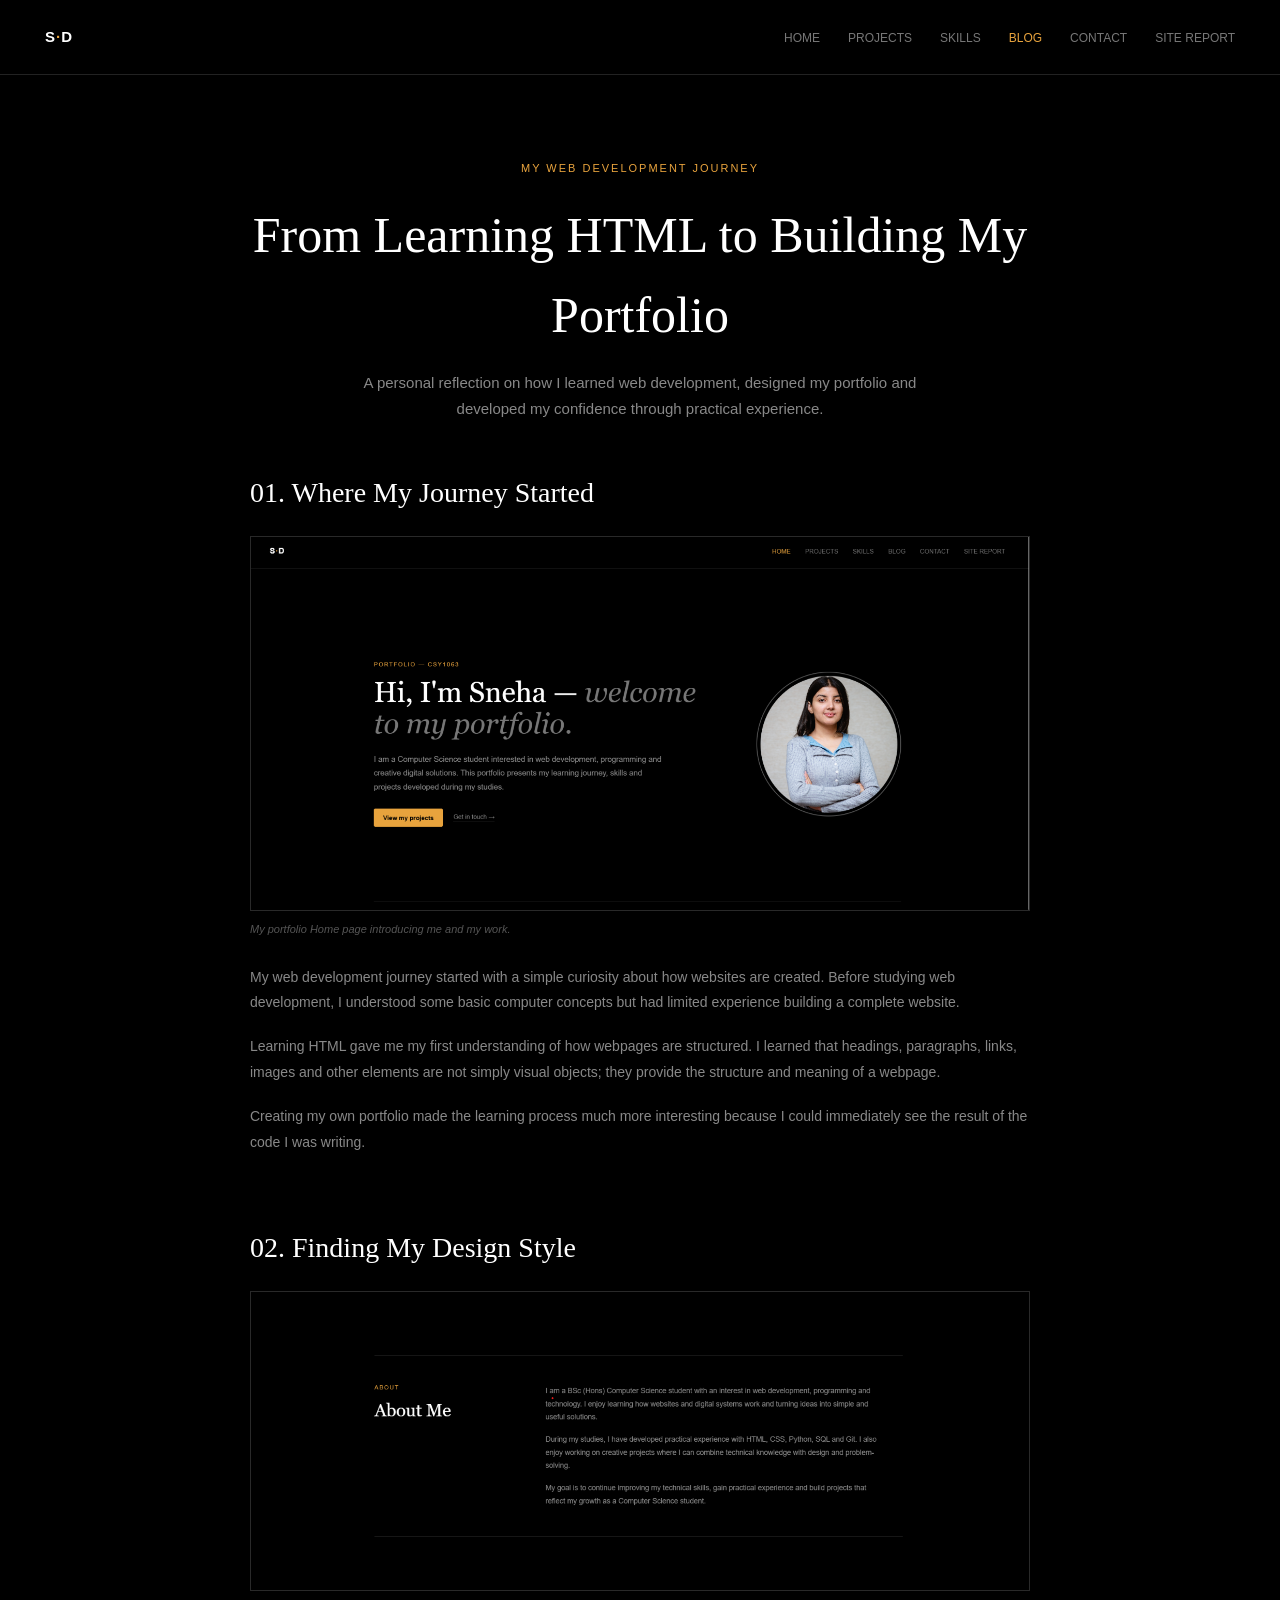
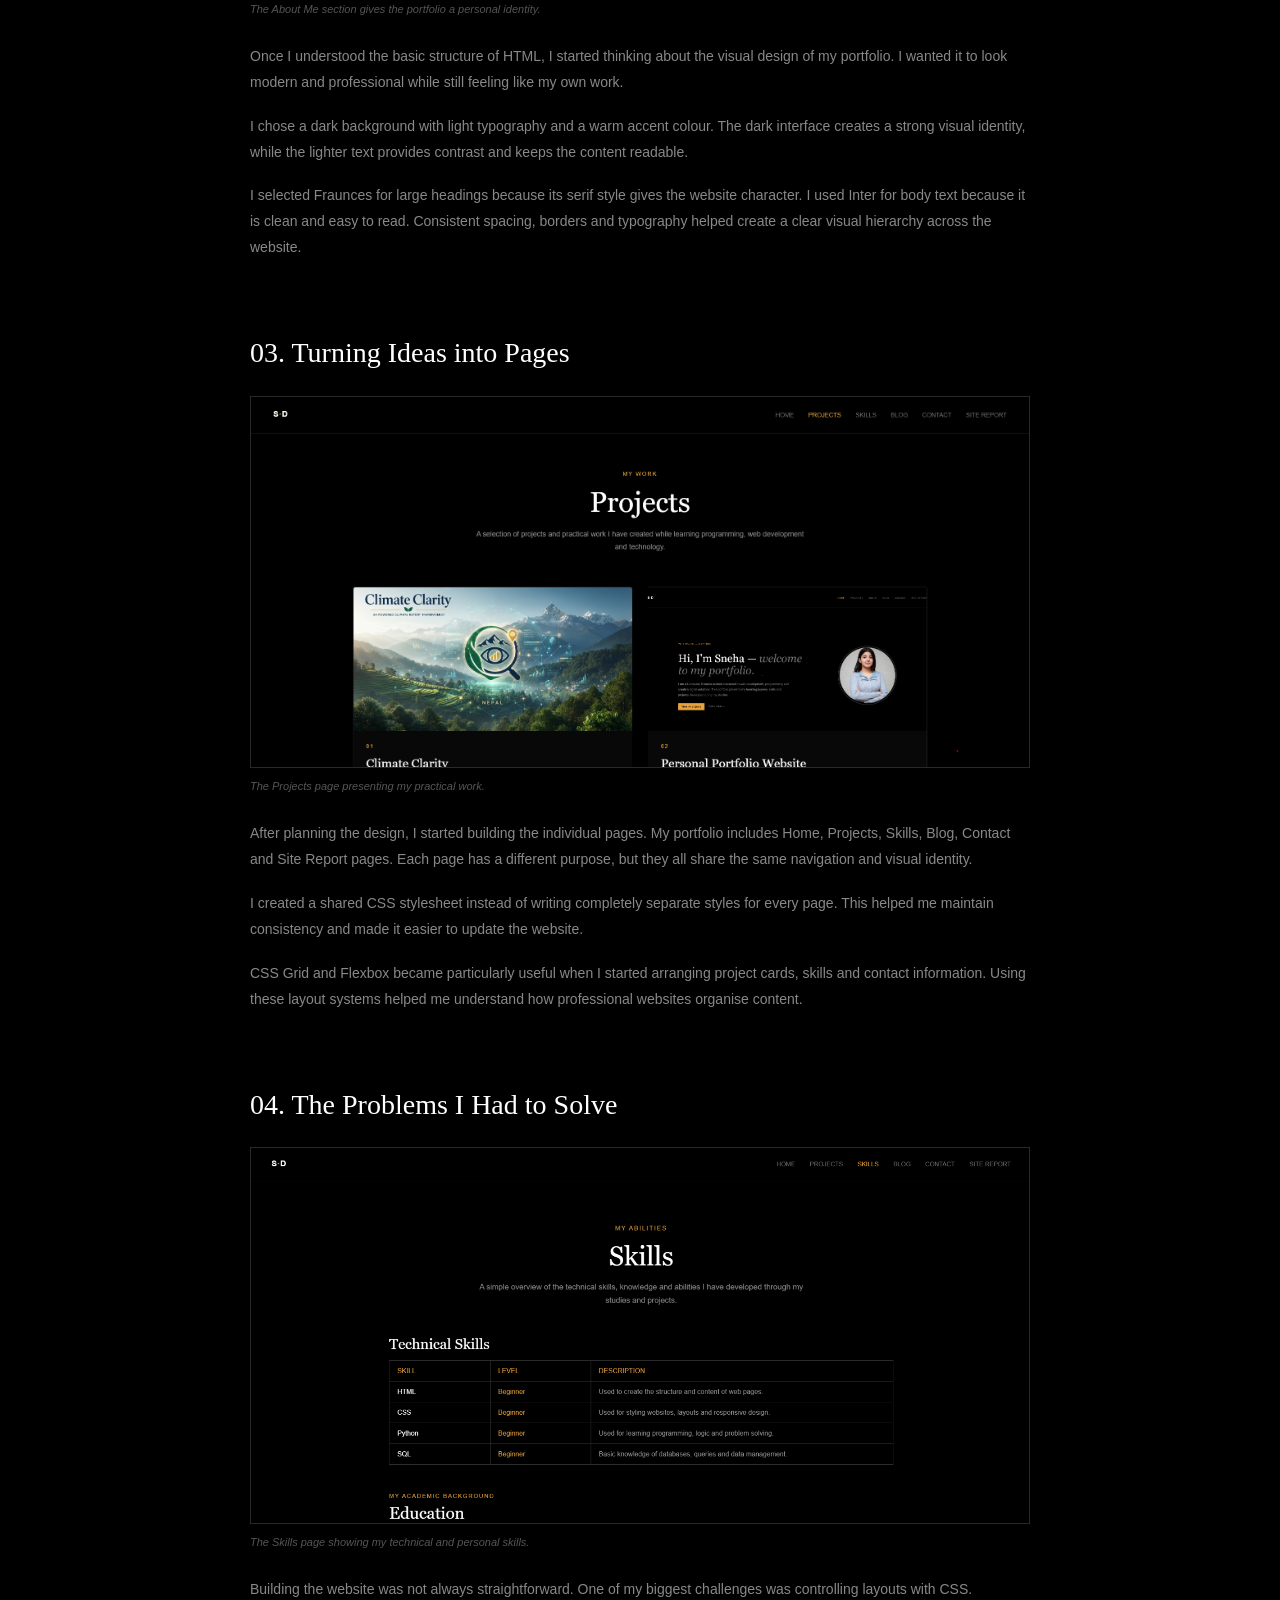
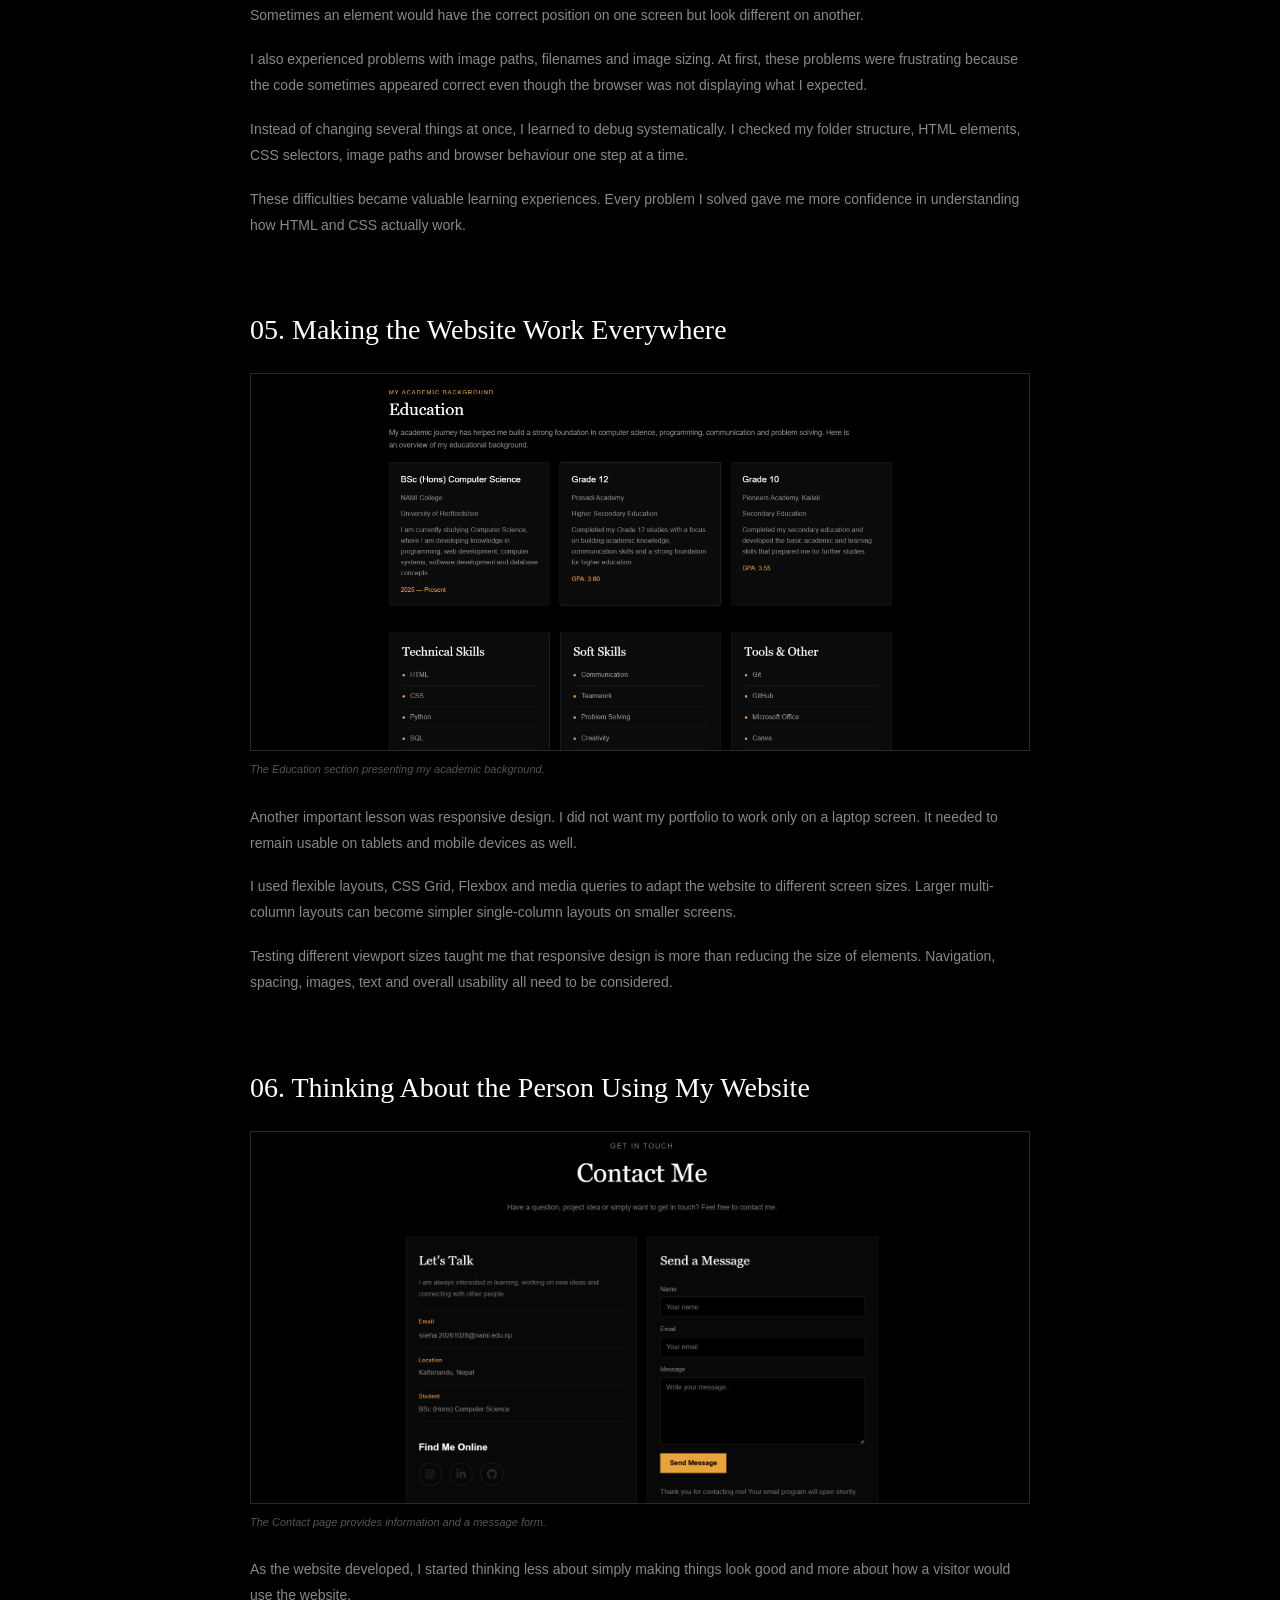
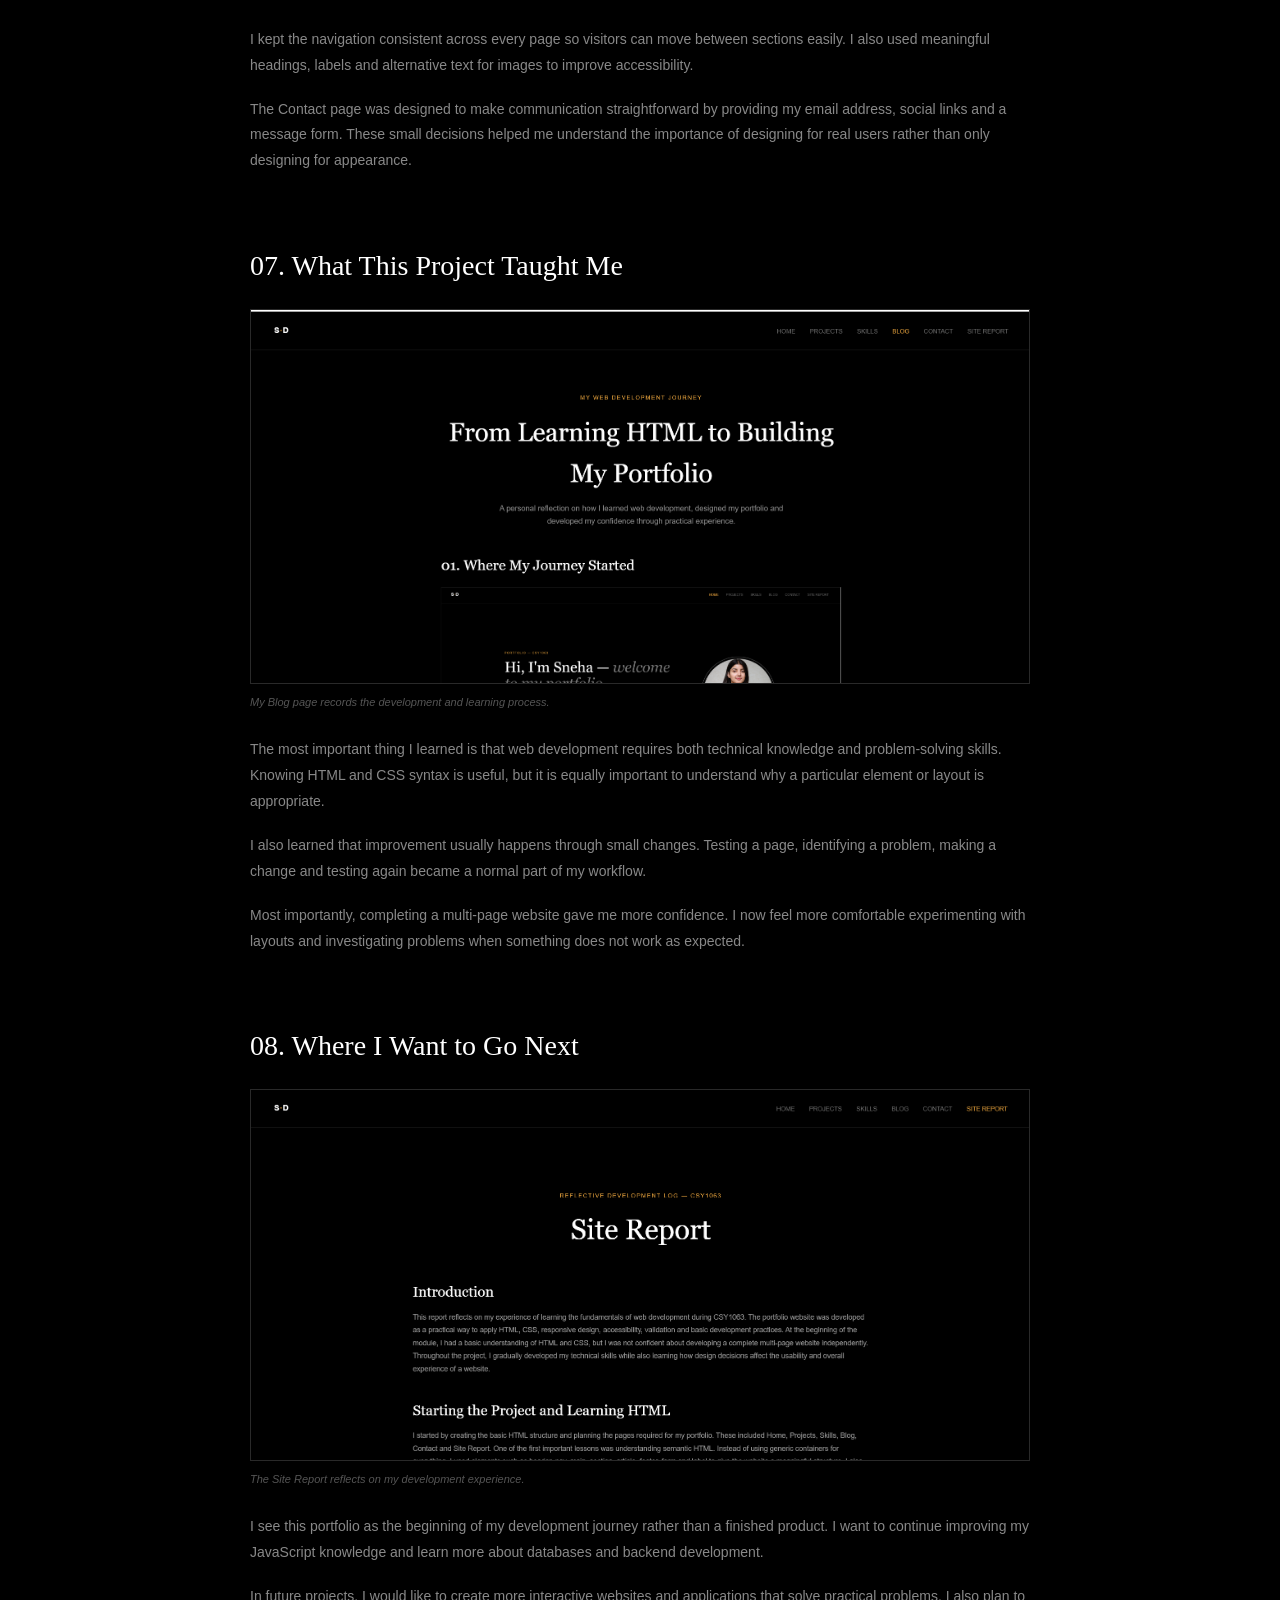
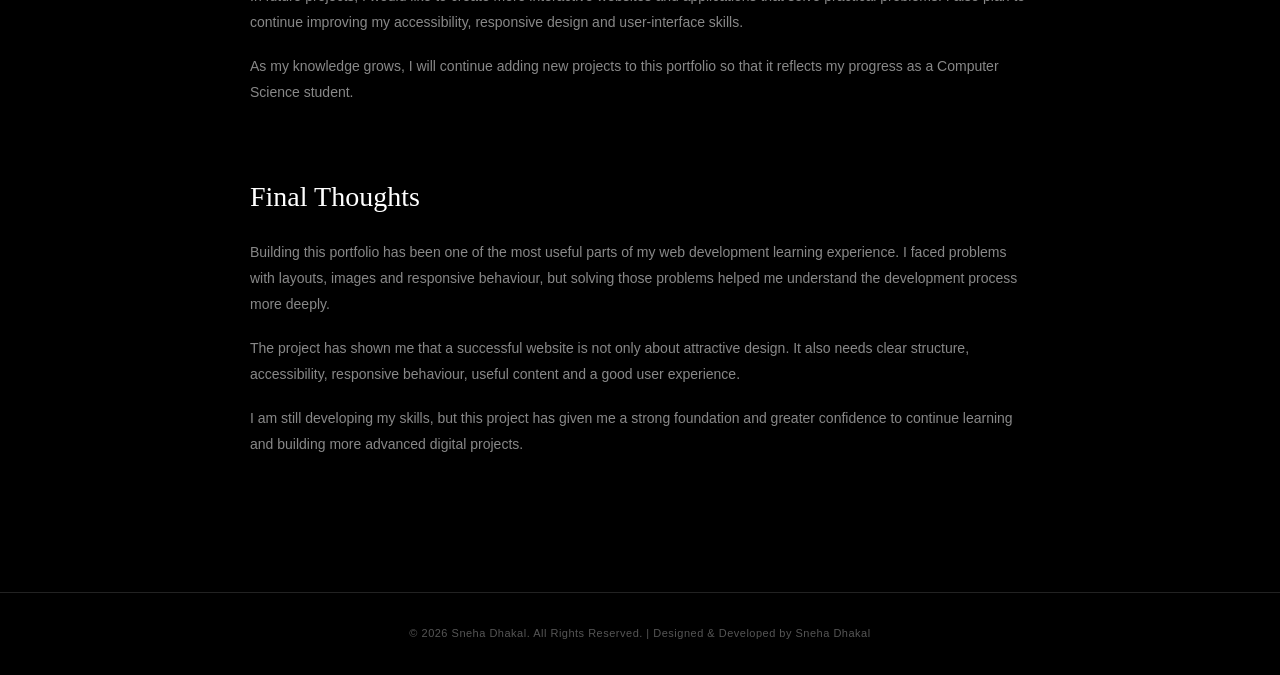
==== commit 572ee843: "Updated project grid layout and project cards" ====
--- a/blog.html
+++ b/blog.html
@@ -8,7 +8,13 @@
     <meta name="viewport"
           content="width=device-width, initial-scale=1.0">
 
-    <title>Blog — Sneha</title>
+    <meta name="description"
+          content="Sneha Dhakal's personal blog about learning web development, designing a portfolio website and developing her technical skills.">
+
+    <title>Blog — Sneha Dhakal</title>
+
+
+    <!-- Google Fonts -->
 
     <link rel="preconnect"
           href="https://fonts.googleapis.com">
@@ -20,6 +26,9 @@
     <link href="https://fonts.googleapis.com/css2?family=Fraunces:opsz,wght@9..144,300;9..144,450;9..144,600&family=Inter:wght@400;500&display=swap"
           rel="stylesheet">
 
+
+    <!-- Main CSS -->
+
     <link rel="stylesheet"
           href="file.css">
 
@@ -28,25 +37,29 @@
 
 <body>
 
+
 <div class="bg"></div>
 
 
 <div class="page">
 
 
-    <!-- HEADER -->
+    <!-- =====================================================
+         HEADER
+    ====================================================== -->
 
     <header>
 
         <a class="nav-mark"
-           href="index.html">
+           href="index.html"
+           aria-label="Sneha Dhakal Home">
 
             S<span>·</span>D
 
         </a>
 
 
-        <nav aria-label="Primary">
+        <nav aria-label="Primary navigation">
 
             <ul>
 
@@ -94,572 +107,467 @@
     </header>
 
 
-    <!-- MAIN -->
+    <!-- =====================================================
+         MAIN CONTENT
+    ====================================================== -->
 
     <main class="blog-page">
 
 
-        <!-- INTRO -->
-
-        <section class="blog-intro">
+        <!-- =================================================
+             BLOG INTRODUCTION
+        ================================================== -->
+
+        <section class="blog-intro"
+                 aria-labelledby="blog-heading">
 
             <p class="eyebrow">
-                My Web Development Journey
+                MY WEB DEVELOPMENT JOURNEY
             </p>
 
-            <h1>
-                Building My Portfolio Website
+
+            <h1 id="blog-heading">
+                From Learning HTML to Building My Portfolio
             </h1>
 
+
             <p>
-                A visual and written explanation of how I designed,
-                developed and improved my personal portfolio website.
+                A personal reflection on how I learned web development,
+                designed my portfolio and developed my confidence through
+                practical experience.
             </p>
 
         </section>
 
 
-        <!-- BLOG CONTENT -->
+        <!-- =================================================
+             BLOG ARTICLE
+        ================================================== -->
 
         <article class="blog-post">
 
 
-            <p class="post-meta">
-                Sneha Dhakal · CSY1063 · 2026
-            </p>
-
-
-            <!-- =====================================
-                 INTRODUCTION
-            ====================================== -->
-
-            <section class="blog-section">
-
-                <h2>
-                    01. Introduction
-                </h2>
-
-               
-                
-
-                <p>
-                    This portfolio website was created as part of my web
-                    development learning journey. The main purpose of the
-                    website is to introduce myself as a Computer Science
-                    student and present my skills, education, projects and
-                    learning experiences in one place.
-                </p>
-
-                <p>
-                    I wanted the website to be simple, professional and easy
-                    to navigate. Rather than using excessive animations or
-                    complicated visual elements, I focused on readable content,
-                    consistent spacing, clear navigation and a simple colour
-                    scheme.
-                </p>
-
-            </section>
-
-
-            <!-- =====================================
-                 HOME PAGE
-            ====================================== -->
-
-            <section class="blog-section">
-
-                <h2>
-                    02. Home Page
-                </h2>
+            <!-- =================================================
+                 01 — BEGINNING
+            ================================================== -->
+
+            <section class="blog-section">
+
+                <h2>
+                    01. Where My Journey Started
+                </h2>
+
 
                 <img src="images/blog1.png"
-                     alt="Sneha portfolio home page"
-                     class="blog-section-image">
-
-                <p class="image-caption">
-                    Home page introducing me and my portfolio.
-                </p>
-
-                <p>
-                    The Home page is the first page visitors see when they
-                    open my website. I designed this page to provide a quick
-                    introduction and encourage visitors to explore the rest
-                    of the portfolio.
-                </p>
-
-                <p>
-                    The page contains my name, a short introduction, my
-                    profile photograph and links to other important sections.
-                    The profile image makes the website more personal and
-                    helps visitors connect the portfolio with me.
-                </p>
-
-                <p>
-                    I kept the introduction short because the purpose of the
-                    Home page is to give visitors an overview rather than
-                    provide every detail immediately.
-                </p>
-
-            </section>
-
-
-            <!-- =====================================
-                 ABOUT ME
-            ====================================== -->
-
-            <section class="blog-section">
-
-                <h2>
-                    03. About Me
-                </h2>
+                     alt="Screenshot of Sneha Dhakal's portfolio home page"
+                     class="blog-section-image">
+
+
+                <p class="image-caption">
+                    My portfolio Home page introducing me and my work.
+                </p>
+
+
+                <p>
+                    My web development journey started with a simple
+                    curiosity about how websites are created. Before
+                    studying web development, I understood some basic
+                    computer concepts but had limited experience building
+                    a complete website.
+                </p>
+
+
+                <p>
+                    Learning HTML gave me my first understanding of how
+                    webpages are structured. I learned that headings,
+                    paragraphs, links, images and other elements are not
+                    simply visual objects; they provide the structure and
+                    meaning of a webpage.
+                </p>
+
+
+                <p>
+                    Creating my own portfolio made the learning process
+                    much more interesting because I could immediately see
+                    the result of the code I was writing.
+                </p>
+
+            </section>
+
+
+            <!-- =================================================
+                 02 — DESIGN
+            ================================================== -->
+
+            <section class="blog-section">
+
+                <h2>
+                    02. Finding My Design Style
+                </h2>
+
 
                 <img src="images/blog2.png"
-                     alt="About Me section of portfolio"
-                     class="blog-section-image">
-
-                <p class="image-caption">
-                    About Me section explaining my background and interests.
-                </p>
-
-                <p>
-                    The About Me section gives visitors more information
-                    about who I am. It explains my background as a Computer
-                    Science student and my interest in technology and web
-                    development.
-                </p>
-
-                <p>
-                    I wanted this section to feel personal rather than looking
-                    like a CV. Therefore, I used simple paragraphs to explain
-                    my interests, learning journey and goals.
-                </p>
-
-            </section>
-
-
-            <!-- =====================================
-                 SKILLS
-            ====================================== -->
-
-            <section class="blog-section">
-
-                <h2>
-                    04. Skills Page
-                </h2>
+                     alt="Screenshot of the About Me section of the portfolio"
+                     class="blog-section-image">
+
+
+                <p class="image-caption">
+                    The About Me section gives the portfolio a personal identity.
+                </p>
+
+
+                <p>
+                    Once I understood the basic structure of HTML, I started
+                    thinking about the visual design of my portfolio. I wanted
+                    it to look modern and professional while still feeling
+                    like my own work.
+                </p>
+
+
+                <p>
+                    I chose a dark background with light typography and a
+                    warm accent colour. The dark interface creates a strong
+                    visual identity, while the lighter text provides contrast
+                    and keeps the content readable.
+                </p>
+
+
+                <p>
+                    I selected Fraunces for large headings because its serif
+                    style gives the website character. I used Inter for body
+                    text because it is clean and easy to read. Consistent
+                    spacing, borders and typography helped create a clear
+                    visual hierarchy across the website.
+                </p>
+
+            </section>
+
+
+            <!-- =================================================
+                 03 — BUILDING
+            ================================================== -->
+
+            <section class="blog-section">
+
+                <h2>
+                    03. Turning Ideas into Pages
+                </h2>
+
 
                 <img src="images/blog3.png"
-                     alt="Skills page of portfolio"
-                     class="blog-section-image">
-
-                <p class="image-caption">
-                    Skills page showing my technical and soft skills.
-                </p>
-
-                <p>
-                    The Skills page presents the abilities I have developed
-                    through my studies and practical work. My technical
-                    knowledge includes HTML, CSS, Python, SQL and basic
-                    JavaScript.
-                </p>
-
-                <p>
-                    I also included soft skills such as communication,
-                    teamwork, problem solving, creativity, time management
-                    and adaptability.
-                </p>
-
-                <p>
-                    Instead of using large skill cards or progress bars,
-                    I chose a simple layout because I wanted the information
-                    to be clear and easy to read.
-                </p>
-
-            </section>
-
-
-            <!-- =====================================
-                 EDUCATION
-            ====================================== -->
-
-            <section class="blog-section">
-
-                <h2>
-                    05. Education
-                </h2>
+                     alt="Screenshot of the Projects page showing portfolio project cards"
+                     class="blog-section-image">
+
+
+                <p class="image-caption">
+                    The Projects page presenting my practical work.
+                </p>
+
+
+                <p>
+                    After planning the design, I started building the
+                    individual pages. My portfolio includes Home, Projects,
+                    Skills, Blog, Contact and Site Report pages. Each page
+                    has a different purpose, but they all share the same
+                    navigation and visual identity.
+                </p>
+
+
+                <p>
+                    I created a shared CSS stylesheet instead of writing
+                    completely separate styles for every page. This helped
+                    me maintain consistency and made it easier to update the
+                    website.
+                </p>
+
+
+                <p>
+                    CSS Grid and Flexbox became particularly useful when I
+                    started arranging project cards, skills and contact
+                    information. Using these layout systems helped me
+                    understand how professional websites organise content.
+                </p>
+
+            </section>
+
+
+            <!-- =================================================
+                 04 — CHALLENGES
+            ================================================== -->
+
+            <section class="blog-section">
+
+                <h2>
+                    04. The Problems I Had to Solve
+                </h2>
+
 
                 <img src="images/blog4.png"
-                     alt="Education section of portfolio"
-                     class="blog-section-image">
-
-                <p class="image-caption">
-                    Education section showing my academic background.
-                </p>
-
-                <p>
-                    The Education section presents my academic background.
-                    It includes my current BSc (Hons) Computer Science degree
-                    as well as my previous Grade 12 and Grade 10 education.
-                </p>
-
-                <p>
-                    Including education on the portfolio gives visitors
-                    additional context about my current level of study and
-                    the academic foundation behind my technical skills.
-                </p>
-
-            </section>
-
-
-            <!-- =====================================
-                 PROJECTS
-            ====================================== -->
-
-            <section class="blog-section">
-
-                <h2>
-                    06. Projects Page
-                </h2>
+                     alt="Screenshot of the Skills page of the portfolio"
+                     class="blog-section-image">
+
+
+                <p class="image-caption">
+                    The Skills page showing my technical and personal skills.
+                </p>
+
+
+                <p>
+                    Building the website was not always straightforward.
+                    One of my biggest challenges was controlling layouts
+                    with CSS. Sometimes an element would have the correct
+                    position on one screen but look different on another.
+                </p>
+
+
+                <p>
+                    I also experienced problems with image paths,
+                    filenames and image sizing. At first, these problems
+                    were frustrating because the code sometimes appeared
+                    correct even though the browser was not displaying what
+                    I expected.
+                </p>
+
+
+                <p>
+                    Instead of changing several things at once, I learned
+                    to debug systematically. I checked my folder structure,
+                    HTML elements, CSS selectors, image paths and browser
+                    behaviour one step at a time.
+                </p>
+
+
+                <p>
+                    These difficulties became valuable learning experiences.
+                    Every problem I solved gave me more confidence in
+                    understanding how HTML and CSS actually work.
+                </p>
+
+            </section>
+
+
+            <!-- =================================================
+                 05 — RESPONSIVE DESIGN
+            ================================================== -->
+
+            <section class="blog-section">
+
+                <h2>
+                    05. Making the Website Work Everywhere
+                </h2>
+
 
                 <img src="images/blog5.png"
-                     alt="Projects page of portfolio"
-                     class="blog-section-image">
-
-                <p class="image-caption">
-                    Projects page displaying my practical work.
-                </p>
-
-                <p>
-                    The Projects page is one of the most important sections
-                    of my portfolio because it demonstrates how I apply the
-                    knowledge I have learned.
-                </p>
-
-                <p>
-                    Instead of only listing project names, I provide
-                    information about what each project is, what I worked on
-                    and what skills were involved.
-                </p>
-
-                <p>
-                    This section will continue to grow as I complete more
-                    university and personal projects.
-                </p>
-
-            </section>
-
-
-            <!-- =====================================
-                 BLOG
-            ====================================== -->
-
-            <section class="blog-section">
-
-                <h2>
-                    07. Blog Page
-                </h2>
+                     alt="Screenshot of the Education section of the portfolio"
+                     class="blog-section-image">
+
+
+                <p class="image-caption">
+                    The Education section presenting my academic background.
+                </p>
+
+
+                <p>
+                    Another important lesson was responsive design. I did
+                    not want my portfolio to work only on a laptop screen.
+                    It needed to remain usable on tablets and mobile
+                    devices as well.
+                </p>
+
+
+                <p>
+                    I used flexible layouts, CSS Grid, Flexbox and media
+                    queries to adapt the website to different screen sizes.
+                    Larger multi-column layouts can become simpler
+                    single-column layouts on smaller screens.
+                </p>
+
+
+                <p>
+                    Testing different viewport sizes taught me that
+                    responsive design is more than reducing the size of
+                    elements. Navigation, spacing, images, text and overall
+                    usability all need to be considered.
+                </p>
+
+            </section>
+
+
+            <!-- =================================================
+                 06 — USER EXPERIENCE
+            ================================================== -->
+
+            <section class="blog-section">
+
+                <h2>
+                    06. Thinking About the Person Using My Website
+                </h2>
+
 
                 <img src="images/blog6.png"
-                     alt="Blog page of portfolio"
-                     class="blog-section-image">
-
-                <p class="image-caption">
-                    Blog page documenting my web development journey.
-                </p>
-
-                <p>
-                    The Blog page is used to document my learning experience.
-                    It allows me to explain the development process rather
-                    than only showing the final result.
-                </p>
-
-                <p>
-                    I can use this section to discuss problems I faced,
-                    solutions I discovered, new technologies I learned and
-                    improvements I made to the website.
-                </p>
-
-            </section>
-
-
-            <!-- =====================================
-                 CONTACT
-            ====================================== -->
-
-            <section class="blog-section">
-
-                <h2>
-                    08. Contact Page
-                </h2>
-
-                <img src="images/contact-page.png"
-                     alt="Contact page of portfolio"
-                     class="blog-section-image">
-
-                <p class="image-caption">
-                    Contact page providing a way for visitors to reach me.
-                </p>
-
-                <p>
-                    The Contact page provides visitors with a simple way to
-                    communicate with me. It contains my contact information
-                    and a basic contact form.
-                </p>
-
-                <p>
-                    I kept this page simple so that visitors can quickly find
-                    the information they need without being distracted by
-                    unnecessary elements.
-                </p>
-
-            </section>
-
-
-            <!-- =====================================
-                 SITE REPORT
-            ====================================== -->
-
-            <section class="blog-section">
-
-                <h2>
-                    09. Site Report
-                </h2>
-
-                <img src="images/site-report.png"
-                     alt="Site Report page of portfolio"
-                     class="blog-section-image">
-
-                <p class="image-caption">
-                    Site Report documenting the development of my website.
-                </p>
-
-                <p>
-                    The Site Report explains the development process in more
-                    detail. It describes my design decisions, technologies,
-                    challenges and improvements.
-                </p>
-
-                <p>
-                    This section is also useful for reflecting on the work I
-                    completed and identifying areas where I can improve my
-                    development skills.
-                </p>
-
-            </section>
-
-
-            <!-- =====================================
-                 DESIGN
-            ====================================== -->
-
-            <section class="blog-section">
-
-                <h2>
-                    10. Design Decisions
-                </h2>
-
-                <img src="images/design.png"
-                     alt="Portfolio website design"
-                     class="blog-section-image">
-
-                <p class="image-caption">
-                    Simple visual design used throughout the portfolio.
-                </p>
-
-                <p>
-                    I selected a black background as the main colour because
-                    it gives the website a clean and modern appearance.
-                    White and grey are used for readable text, while orange
-                    is used as an accent colour.
-                </p>
-
-                <p>
-                    I deliberately avoided excessive cards, icons and
-                    animations. My aim was to create a website that looks
-                    like a genuine student portfolio rather than a
-                    pre-designed template.
-                </p>
-
-            </section>
-
-
-            <!-- =====================================
-                 TECHNOLOGIES
-            ====================================== -->
-
-            <section class="blog-section">
-
-                <h2>
-                    11. Technologies Used
-                </h2>
-
-                <img src="images/code.png"
-                     alt="HTML and CSS code used for the portfolio"
-                     class="blog-section-image">
-
-                <p class="image-caption">
-                    HTML and CSS code used to develop the website.
-                </p>
-
-                <p>
-                    HTML was used to create the structure of the website.
-                    I used semantic elements such as header, nav, main,
-                    section, article, footer, headings, paragraphs,
-                    lists, tables, forms and images.
-                </p>
-
-                <p>
-                    CSS was used to control the visual appearance of the
-                    website. I used CSS for layout, typography, colours,
-                    spacing, navigation, buttons and responsive design.
-                </p>
-
-                <p>
-                    Flexbox and CSS Grid were also used to arrange different
-                    sections of the website and make the layout more flexible.
-                </p>
-
-            </section>
-
-
-            <!-- =====================================
-                 CHALLENGES
-            ====================================== -->
-
-            <section class="blog-section">
-
-                <h2>
-                    12. Challenges I Faced
-                </h2>
-
-                <img src="images/debugging.png"
-                     alt="Debugging website code"
-                     class="blog-section-image">
-
-                <p class="image-caption">
-                    Testing and debugging the website during development.
-                </p>
-
-                <p>
-                    One of the main challenges was controlling the layout.
-                    Sometimes elements became too large, moved to the wrong
-                    position or looked different from what I expected.
-                </p>
-
-                <p>
-                    I also faced problems with images not displaying.
-                    This helped me understand the importance of correct file
-                    paths, filenames and file extensions.
-                </p>
-
-                <p>
-                    Another challenge was making the website look simple
-                    without making it appear empty. I gradually improved the
-                    spacing, typography and content to find a balance between
-                    simplicity and useful information.
-                </p>
-
-            </section>
-
-
-            <!-- =====================================
-                 LEARNING
-            ====================================== -->
-
-            <section class="blog-section">
-
-                <h2>
-                    13. What I Learned
-                </h2>
-
-                <img src="images/learning.png"
-                     alt="Learning web development"
-                     class="blog-section-image">
-
-                <p class="image-caption">
-                    My progress while learning web development.
-                </p>
-
-                <p>
-                    This project improved my understanding of HTML, CSS,
-                    Flexbox, Grid, responsive design and website structure.
-                </p>
-
-                <p>
-                    I also learned that debugging is an important part of
-                    development. Finding and fixing mistakes helped me
-                    understand the code instead of simply copying solutions.
-                </p>
-
-                <p>
-                    Most importantly, I learned that a good website should
-                    focus on usability and clear communication as well as
-                    appearance.
-                </p>
-
-            </section>
-
-
-            <!-- =====================================
-                 FUTURE
-            ====================================== -->
-
-            <section class="blog-section">
-
-                <h2>
-                    14. Future Improvements
-                </h2>
-
-                <img src="images/future.png"
-                     alt="Future improvements for portfolio"
-                     class="blog-section-image">
-
-                <p class="image-caption">
-                    Areas I would like to improve in the future.
-                </p>
-
-                <p>
-                    This portfolio is still a work in progress. In the future,
-                    I would like to add more projects and improve my knowledge
-                    of JavaScript and database technologies.
-                </p>
-
-                <p>
-                    I would also like to make the contact form fully
-                    functional, improve accessibility, add better responsive
-                    behaviour and continue refining the design as my skills
-                    develop.
-                </p>
-
-            </section>
-
-
-            <!-- CONCLUSION -->
-
-            <section class="blog-section">
-
-                <h2>
-                    15. Conclusion
-                </h2>
-
-                <img src="images/final-portfolio.png"
-                     alt="Final portfolio website"
-                     class="blog-section-image">
-
-                <p class="image-caption">
-                    Final version of my portfolio website.
-                </p>
-
-                <p>
-                    Creating this portfolio has been an important part of my
-                    web development journey. It allowed me to combine the
-                    concepts I learned in class and apply them to a complete
-                    website.
-                </p>
-
-                <p>
-                    The website represents my current knowledge, creativity
-                    and progress as a Computer Science student. As I continue
-                    learning, I expect both my skills and this portfolio to
-                    improve.
+                     alt="Screenshot of the Contact page containing contact details and a message form"
+                     class="blog-section-image">
+
+
+                <p class="image-caption">
+                    The Contact page provides information and a message form.
+                </p>
+
+
+                <p>
+                    As the website developed, I started thinking less about
+                    simply making things look good and more about how a
+                    visitor would use the website.
+                </p>
+
+
+                <p>
+                    I kept the navigation consistent across every page so
+                    visitors can move between sections easily. I also used
+                    meaningful headings, labels and alternative text for
+                    images to improve accessibility.
+                </p>
+
+
+                <p>
+                    The Contact page was designed to make communication
+                    straightforward by providing my email address,
+                    social links and a message form. These small decisions
+                    helped me understand the importance of designing for
+                    real users rather than only designing for appearance.
+                </p>
+
+            </section>
+
+
+            <!-- =================================================
+                 07 — LESSONS
+            ================================================== -->
+
+            <section class="blog-section">
+
+                <h2>
+                    07. What This Project Taught Me
+                </h2>
+
+
+                <img src="images/blog7.png"
+                     alt="Screenshot of the Blog page documenting my web development journey"
+                     class="blog-section-image">
+
+
+                <p class="image-caption">
+                    My Blog page records the development and learning process.
+                </p>
+
+
+                <p>
+                    The most important thing I learned is that web development
+                    requires both technical knowledge and problem-solving
+                    skills. Knowing HTML and CSS syntax is useful, but it is
+                    equally important to understand why a particular element
+                    or layout is appropriate.
+                </p>
+
+
+                <p>
+                    I also learned that improvement usually happens through
+                    small changes. Testing a page, identifying a problem,
+                    making a change and testing again became a normal part
+                    of my workflow.
+                </p>
+
+
+                <p>
+                    Most importantly, completing a multi-page website gave me
+                    more confidence. I now feel more comfortable experimenting
+                    with layouts and investigating problems when something
+                    does not work as expected.
+                </p>
+
+            </section>
+
+
+            <!-- =================================================
+                 08 — FUTURE
+            ================================================== -->
+
+            <section class="blog-section">
+
+                <h2>
+                    08. Where I Want to Go Next
+                </h2>
+
+
+                <img src="images/blog8.png"
+                     alt="Screenshot of the Site Report documenting my portfolio development"
+                     class="blog-section-image">
+
+
+                <p class="image-caption">
+                    The Site Report reflects on my development experience.
+                </p>
+
+
+                <p>
+                    I see this portfolio as the beginning of my development
+                    journey rather than a finished product. I want to continue
+                    improving my JavaScript knowledge and learn more about
+                    databases and backend development.
+                </p>
+
+
+                <p>
+                    In future projects, I would like to create more
+                    interactive websites and applications that solve
+                    practical problems. I also plan to continue improving
+                    my accessibility, responsive design and user-interface
+                    skills.
+                </p>
+
+
+                <p>
+                    As my knowledge grows, I will continue adding new
+                    projects to this portfolio so that it reflects my
+                    progress as a Computer Science student.
+                </p>
+
+            </section>
+
+
+            <!-- =================================================
+                 CONCLUSION
+            ================================================== -->
+
+            <section class="blog-section blog-conclusion">
+
+                <h2>
+                    Final Thoughts
+                </h2>
+
+
+                <p>
+                    Building this portfolio has been one of the most useful
+                    parts of my web development learning experience. I faced
+                    problems with layouts, images and responsive behaviour,
+                    but solving those problems helped me understand the
+                    development process more deeply.
+                </p>
+
+
+                <p>
+                    The project has shown me that a successful website is
+                    not only about attractive design. It also needs clear
+                    structure, accessibility, responsive behaviour, useful
+                    content and a good user experience.
+                </p>
+
+
+                <p>
+                    I am still developing my skills, but this project has
+                    given me a strong foundation and greater confidence to
+                    continue learning and building more advanced digital
+                    projects.
                 </p>
 
             </section>
@@ -667,34 +575,27 @@
 
         </article>
 
+
     </main>
 
 
-    <!-- FOOTER -->
+    <!-- =====================================================
+         FOOTER
+    ====================================================== -->
 
     <footer>
 
         <p class="status">
-            © 2026 Sneha Dhakal. All rights reserved.
+            © 2026 Sneha Dhakal. All Rights Reserved.
+            | Designed &amp; Developed by Sneha Dhakal
         </p>
 
-        <div class="socials">
-
-            <a href="contact.html">
-                Contact
-            </a>
-
-            <a href="sitereport.html">
-                Site Report
-            </a>
-
-        </div>
-
     </footer>
 
 
 </div>
 
+
 </body>
 
 </html>
--- a/file.css
+++ b/file.css
@@ -1,12 +1,19 @@
-* =====================================================
-   SNEHA DHAKAL - PORTFOLIO
-   Simple Black Portfolio
-===================================================== */
-
-
-/* =====================================================
-   RESET
-===================================================== */
+/* =========================================================
+   SNEHA DHAKAL | PERSONAL PORTFOLIO
+   CSY1063 | WEB DEVELOPMENT
+
+   DESIGN:
+   - Black background
+   - White typography
+   - Orange accent
+   - Minimal modern layout
+   - Fully responsive
+========================================================= */
+
+
+/* =========================================================
+   1. RESET
+========================================================= */
 
 * {
     margin: 0;
@@ -19,10 +26,11 @@
 }
 
 body {
-    background: #000;
+    background: #000000;
     color: #c9d1d9;
     font-family: Arial, sans-serif;
     min-height: 100vh;
+    line-height: 1.6;
 }
 
 a {
@@ -39,10 +47,33 @@
     list-style: none;
 }
 
-
-/* =====================================================
-   PAGE
-===================================================== */
+button,
+input,
+textarea {
+    font-family: inherit;
+}
+
+
+/* =========================================================
+   2. COLOUR VARIABLES
+========================================================= */
+
+:root {
+    --black: #000000;
+    --dark: #080808;
+    --dark-box: #0b0b0b;
+    --white: #ffffff;
+    --light: #c9d1d9;
+    --grey: #888888;
+    --dark-grey: #555555;
+    --border: #222222;
+    --orange: #E8A33D;
+}
+
+
+/* =========================================================
+   3. PAGE WRAPPER
+========================================================= */
 
 .page {
     min-height: 100vh;
@@ -51,14 +82,14 @@
 }
 
 
-/* =====================================================
-   BACKGROUND
-===================================================== */
+/* =========================================================
+   4. BACKGROUND
+========================================================= */
 
 .bg {
     position: fixed;
     inset: 0;
-    background: #000;
+    background: #000000;
     z-index: -1;
 }
 
@@ -70,32 +101,33 @@
 }
 
 
-/* =====================================================
-   HEADER
-===================================================== */
+/* =========================================================
+   5. HEADER / NAVIGATION
+========================================================= */
 
 header {
+    width: 100%;
     display: flex;
     justify-content: space-between;
     align-items: center;
 
     padding: 24px 45px;
 
-    border-bottom: 1px solid #222;
+    border-bottom: 1px solid var(--border);
 }
 
 
 /* Logo */
 
 .nav-mark {
-    color: #fff;
+    color: var(--white);
     font-size: 15px;
     font-weight: bold;
     letter-spacing: 1px;
 }
 
 .nav-mark span {
-    color: #e8a33d;
+    color: var(--orange);
 }
 
 
@@ -103,28 +135,29 @@
 
 nav ul {
     display: flex;
+    align-items: center;
     gap: 28px;
 }
 
 nav a {
-    color: #777;
+    color: #777777;
     font-size: 12px;
     text-transform: uppercase;
-    transition: 0.2s;
+    transition: color 0.2s ease;
 }
 
 nav a:hover {
-    color: #e8a33d;
+    color: var(--orange);
 }
 
 nav a[aria-current="page"] {
-    color: #e8a33d;
-}
-
-
-/* =====================================================
-   MAIN
-===================================================== */
+    color: var(--orange);
+}
+
+
+/* =========================================================
+   6. MAIN
+========================================================= */
 
 main {
     flex: 1;
@@ -138,24 +171,69 @@
 }
 
 
-/* =====================================================
-   HERO
-===================================================== */
+/* =========================================================
+   7. COMMON TYPOGRAPHY
+========================================================= */
+
+h1,
+h2,
+h3 {
+    color: var(--white);
+}
+
+h1,
+h2 {
+    font-family: Georgia, serif;
+    font-weight: normal;
+}
+
+.eyebrow {
+    color: var(--orange);
+
+    font-size: 11px;
+    letter-spacing: 2px;
+    text-transform: uppercase;
+
+    margin-bottom: 18px;
+}
+
+.section-heading {
+    max-width: 650px;
+    margin: 0 auto 40px;
+    text-align: center;
+}
+
+.section-heading h2 {
+    font-size: 34px;
+    margin-bottom: 15px;
+}
+
+.section-heading p {
+    color: #777777;
+    font-size: 14px;
+    line-height: 1.7;
+}
+
+
+/* =========================================================
+   8. HOME HERO
+========================================================= */
 
 .hero {
     width: 100%;
+    max-width: 1100px;
 
     min-height: 470px;
 
     display: flex;
-    flex-direction: row;
-
     align-items: center;
     justify-content: space-between;
 
-    gap: 70px;
-
-    margin-bottom: 70px;
+    gap: 80px;
+
+    margin: 0 auto 90px;
+
+    padding: 20px 0;
 }
 
 
@@ -163,64 +241,45 @@
 
 .hero-text {
     flex: 1;
-}
-
-.eyebrow {
-    color: #e8a33d;
-
-    font-size: 11px;
-
-    letter-spacing: 2px;
-
-    text-transform: uppercase;
-
-    margin-bottom: 18px;
-}
-
-
-/* Main heading */
-
-h1 {
-    color: #fff;
+    max-width: 620px;
+}
+
+.hero h1 {
+    color: var(--white);
 
     font-family: Georgia, serif;
 
     font-size: 55px;
-
     font-weight: normal;
 
-    line-height: 1.1;
-
-    max-width: 650px;
-
-    margin-bottom: 25px;
-}
-
-h1 em {
-    color: #777;
-
+    line-height: 1.2;
+    letter-spacing: -0.5px;
+
+    max-width: 600px;
+
+    margin-bottom: 28px;
+}
+
+.hero h1 em {
+    color: #777777;
     font-style: italic;
 }
 
-
-/* Hero paragraph */
-
 .tagline {
-    max-width: 570px;
-
-    color: #888;
+    max-width: 560px;
+
+    color: #888888;
 
     font-size: 15px;
-
-    line-height: 1.8;
-
-    margin-bottom: 28px;
-}
-
-
-/* =====================================================
-   HERO PHOTO
-===================================================== */
+    line-height: 1.9;
+
+    margin-bottom: 32px;
+}
+
+
+/* =========================================================
+   9. HERO IMAGE
+========================================================= */
 
 .hero-photo {
     width: 280px;
@@ -228,13 +287,15 @@
 
     flex: 0 0 280px;
 
-    border: 2px solid #555;
+    border: 2px solid #555555;
 
     border-radius: 50%;
 
     padding: 6px;
 
     overflow: hidden;
+
+    margin-left: 20px;
 }
 
 .hero-photo img {
@@ -248,60 +309,59 @@
 }
 
 
-/* =====================================================
-   BUTTONS
-===================================================== */
+/* =========================================================
+   10. BUTTONS
+========================================================= */
 
 .cta-row {
     display: flex;
-
     align-items: center;
-
-    gap: 20px;
-}
+    gap: 45px;
+}
+
 
 .cta {
     display: inline-block;
-
-    background: #e8a33d;
-
-    color: #000;
+    
+
+    background: var(--orange);
+    color: #000000;
 
     padding: 11px 18px;
 
     font-size: 12px;
-
     font-weight: bold;
 
     border-radius: 3px;
 
-    transition: 0.2s;
+    transition: 0.2s ease;
 }
 
 .cta:hover {
-    background: #fff;
+    background: var(--white);
 }
 
 .cta-secondary {
-    color: #888;
+    color: #888888;
 
     font-size: 12px;
 
-    border-bottom: 1px solid #555;
+    border-bottom: 1px solid #555555;
 
     padding-bottom: 3px;
+
+    transition: 0.2s ease;
 }
 
 .cta-secondary:hover {
-    color: #e8a33d;
-
-    border-color: #e8a33d;
-}
-
-
-/* =====================================================
-   ABOUT ME
-===================================================== */
+    color: var(--orange);
+    border-color: var(--orange);
+}
+
+
+/* =========================================================
+   11. ABOUT SECTION
+========================================================= */
 
 .about-section {
     display: grid;
@@ -312,36 +372,23 @@
 
     padding: 55px 0;
 
-    border-top: 1px solid #222;
-
-    border-bottom: 1px solid #222;
-}
-
-
-/* Left heading */
+    border-top: 1px solid var(--border);
+    border-bottom: 1px solid var(--border);
+}
 
 .about-title h2 {
-    color: #fff;
-
-    font-family: Georgia, serif;
-
+    color: var(--white);
     font-size: 34px;
-
-    font-weight: normal;
-}
-
-
-/* Right description */
+}
 
 .about-content {
     max-width: 650px;
 }
 
 .about-content p {
-    color: #888;
+    color: #888888;
 
     font-size: 14px;
-
     line-height: 1.8;
 
     margin-bottom: 18px;
@@ -352,50 +399,14 @@
 }
 
 
-/* =====================================================
-   COMMON SECTION HEADING
-===================================================== */
-
-.section-heading {
-    text-align: center;
-
-    max-width: 650px;
-
-    margin: 0 auto 40px;
-}
-
-.section-heading h2 {
-    color: #fff;
-
-    font-family: Georgia, serif;
-
-    font-size: 34px;
-
-    font-weight: normal;
-
-    margin-bottom: 15px;
-}
-
-.section-heading p:last-child {
-    color: #777;
-
-    font-size: 14px;
-
-    line-height: 1.7;
-}
-
-
-/* =====================================================
-   SKILLS
-===================================================== */
+/* =========================================================
+   12. HOME SKILLS
+========================================================= */
 
 .home-skills {
     padding: 75px 0;
 }
 
-
-/* Four simple boxes */
-
 .skill-boxes {
     display: grid;
 
@@ -405,52 +416,45 @@
 }
 
 .skill-box {
-    background: #080808;
-
-    border: 1px solid #222;
+    background: var(--dark);
+
+    border: 1px solid var(--border);
 
     padding: 22px;
 
     min-height: 170px;
 
-    transition: 0.2s;
+    transition: 0.2s ease;
 }
 
 .skill-box:hover {
-    border-color: #444;
+    border-color: #444444;
 }
 
 .skill-box h3 {
-    color: #fff;
-
     font-size: 16px;
-
     font-weight: normal;
 
     margin-bottom: 13px;
 }
 
 .skill-box p {
-    color: #777;
+    color: #777777;
 
     font-size: 13px;
-
     line-height: 1.7;
 }
 
 
-/* =====================================================
-   PROJECTS
-===================================================== */
+/* =========================================================
+   13. HOME PROJECTS
+========================================================= */
 
 .home-projects {
     padding: 65px 0;
 
-    border-top: 1px solid #222;
-}
-
-
-/* Three project boxes */
+    border-top: 1px solid var(--border);
+}
 
 .home-project-grid {
     display: grid;
@@ -461,325 +465,927 @@
 }
 
 .home-project-box {
+    background: var(--dark);
+
+    border: 1px solid var(--border);
+
+    padding: 24px;
+
+    min-height: 240px;
+
+    transition: 0.2s ease;
+}
+
+.home-project-box:hover {
+    border-color: var(--orange);
+    transform: translateY(-3px);
+}
+
+.home-project-box > span {
+    color: var(--orange);
+
+    font-size: 10px;
+    letter-spacing: 1.5px;
+}
+
+.home-project-box h3 {
+    font-family: Georgia, serif;
+
+    font-size: 21px;
+    font-weight: normal;
+
+    margin: 15px 0 12px;
+}
+
+.home-project-box p {
+    color: #777777;
+
+    font-size: 13px;
+    line-height: 1.7;
+
+    margin-bottom: 18px;
+}
+
+.home-project-box a {
+    color: var(--orange);
+    font-size: 12px;
+}
+
+.home-project-box a:hover {
+    color: var(--white);
+}
+
+
+/* =========================================================
+   14. HOME CONTACT
+========================================================= */
+
+.contact-home {
+    max-width: 700px;
+
+    margin: 0 auto;
+
+    padding: 75px 20px;
+
+    text-align: center;
+}
+
+.contact-home h2 {
+    font-size: 35px;
+    margin-bottom: 15px;
+}
+
+.contact-home p:not(.eyebrow) {
+    max-width: 600px;
+
+    margin: 0 auto 25px;
+
+    color: #777777;
+
+    font-size: 14px;
+    line-height: 1.8;
+}
+
+
+/* =========================================================
+   15. FOOTER
+========================================================= */
+
+.simple-footer,
+footer {
+    border-top: 1px solid var(--border);
+
+    text-align: center;
+
+    padding: 28px 20px;
+
+    margin-top: auto;
+}
+
+.simple-footer p,
+footer p {
+    color: #555555;
+
+    font-size: 11px;
+    line-height: 1.8;
+
+    letter-spacing: 0.5px;
+
+    margin: 3px 0;
+}
+
+.simple-footer p:first-child {
+    color: #777777;
+}
+
+
+/* =========================================================
+   16. PROJECT PAGE
+========================================================= */
+
+.projects-page {
+    width: 100%;
+    max-width: 1200px;
+
+    margin: 0 auto;
+
+    padding: 70px 40px 100px;
+}
+
+
+/* =========================================================
+   PROJECT INTRODUCTION
+========================================================= */
+
+.projects-intro {
+    max-width: 750px;
+
+    margin: 0 auto 65px;
+
+    text-align: center;
+}
+
+.projects-intro .eyebrow {
+    color: var(--orange);
+
+    font-size: 11px;
+    letter-spacing: 2px;
+
+    margin-bottom: 15px;
+}
+
+.projects-intro h1 {
+    color: var(--white);
+
+    font-family: Georgia, serif;
+    font-size: 55px;
+    font-weight: normal;
+
+    line-height: 1.15;
+
+    margin-bottom: 18px;
+}
+
+.projects-intro p:last-child {
+    max-width: 650px;
+
+    margin: 0 auto;
+
+    color: #888888;
+
+    font-size: 14px;
+    line-height: 1.8;
+}
+
+
+/* =========================================================
+   PROJECT GRID — 2 COLUMNS
+========================================================= */
+
+.project-grid {
+    width: 100%;
+
+    display: grid;
+
+    grid-template-columns: repeat(2, minmax(0, 1fr));
+
+    gap: 30px;
+}
+
+
+/* =========================================================
+   PROJECT CARD
+========================================================= */
+
+.project-card {
+    width: 100%;
+
     background: #080808;
 
-    border: 1px solid #222;
-
-    padding: 24px;
-
-    min-height: 240px;
-
-    transition: 0.2s;
-}
-
-.home-project-box:hover {
-    border-color: #e8a33d;
-}
-
-.home-project-box > span {
-    color: #e8a33d;
+    border: 1px solid #292929;
+
+    border-radius: 4px;
+
+    overflow: hidden;
+
+    display: flex;
+    flex-direction: column;
+
+    transition: all 0.25s ease;
+}
+
+.project-card:hover {
+    border-color: var(--orange);
+
+    transform: translateY(-5px);
+}
+
+
+/* =========================================================
+   PROJECT IMAGE
+========================================================= */
+
+.project-image {
+    width: 100%;
+    height: 280px;
+    background: #111111;
+    overflow: hidden;
+    flex-shrink: 0;
+}
+
+.project-image img {
+    width: 100%;
+    height: 100%;
+    display: block;
+
+    object-fit: cover;
+    object-position: center;
+}
+.project-card:hover .project-image img {
+    transform: scale(1.02);
+}
+
+
+/* =========================================================
+   PROJECT CONTENT
+========================================================= */
+
+.project-card-content {
+    padding: 22px 25px 25px;
+
+    flex: 1;
+
+    display: flex;
+    flex-direction: column;
+}
+
+
+/* Project number */
+
+.project-card-content .project-no {
+    display: block;
+
+    color: var(--orange);
 
     font-size: 10px;
 
-    letter-spacing: 1.5px;
-}
-
-.home-project-box h3 {
-    color: #fff;
+    letter-spacing: 2px;
+
+    margin-bottom: 10px;
+}
+
+
+/* Project title */
+
+.project-card-content h2 {
+    color: var(--white);
 
     font-family: Georgia, serif;
 
-    font-size: 21px;
+    font-size: 24px;
 
     font-weight: normal;
 
-    margin: 15px 0 12px;
-}
-
-.home-project-box p {
-    color: #777;
+    line-height: 1.3;
+
+    margin-bottom: 12px;
+}
+
+
+/* Project description */
+
+.project-card-content p {
+    color: #888888;
 
     font-size: 13px;
 
-    line-height: 1.7;
-
-    margin-bottom: 18px;
-}
-
-.home-project-box a {
-    color: #e8a33d;
-
-    font-size: 12px;
-}
-
-.home-project-box a:hover {
-    color: #fff;
-}
-
-
-/* =====================================================
-   CONTACT
-===================================================== */
-
-.contact-home {
-    text-align: center;
-
-    max-width: 700px;
+    line-height: 1.75;
+
+    margin-bottom: 12px;
+}
+
+
+/* =========================================================
+   TECHNOLOGY TAGS
+========================================================= */
+
+.project-tech {
+    display: flex;
+
+    flex-wrap: wrap;
+
+    gap: 8px;
+
+    margin-top: auto;
+
+    padding-top: 12px;
+}
+
+.project-tech span {
+   
+
+    color: var(--orange);
+
+  
+
+    padding: 5px 9px;
+
+    font-size: 10px;
+
+    letter-spacing: 0.5px;
+
+  
+}
+
+
+/* =========================================================
+   TABLET
+========================================================= */
+
+@media (max-width: 900px) {
+
+    .projects-page {
+        padding: 55px 30px 90px;
+    }
+
+    .projects-intro {
+        margin-bottom: 50px;
+    }
+
+    .projects-intro h1 {
+        font-size: 48px;
+    }
+
+    .project-grid {
+        grid-template-columns: repeat(2, minmax(0, 1fr));
+
+        gap: 25px;
+    }
+
+    .project-card .project-image {
+        height: 220px;
+    }
+
+    .project-card-content {
+        padding: 20px;
+    }
+
+    .project-card-content h2 {
+        font-size: 21px;
+    }
+
+    .project-card-content p {
+        font-size: 13px;
+    }
+}
+
+
+/* =========================================================
+   MOBILE
+========================================================= */
+
+@media (max-width: 600px) {
+
+    .projects-page {
+        padding: 45px 20px 70px;
+    }
+
+    .projects-intro {
+        margin-bottom: 40px;
+    }
+
+    .projects-intro h1 {
+        font-size: 40px;
+    }
+
+    .projects-intro p:last-child {
+        font-size: 13px;
+    }
+
+    /* One card per row on mobile */
+
+    .project-grid {
+        grid-template-columns: 1fr;
+
+        gap: 25px;
+    }
+
+    .project-card {
+        width: 100%;
+    }
+
+    .project-card .project-image {
+        height: 230px;
+    }
+
+    .project-card .project-image img {
+        width: 100%;
+        height: 100%;
+
+        object-fit: contain;
+    }
+
+    .project-card-content {
+        padding: 20px;
+    }
+
+    .project-card-content h2 {
+        font-size: 21px;
+    }
+
+    .project-card-content p {
+        font-size: 13px;
+
+        line-height: 1.7;
+    }
+
+    .project-tech {
+        gap: 6px;
+    }
+}
+
+/* =========================================================
+   17. SKILLS PAGE
+========================================================= */
+
+.skills-page {
+    width: 100%;
+    max-width: 1050px;
 
     margin: 0 auto;
 
-    padding: 75px 20px;
-}
-
-.contact-home h2 {
-    color: #fff;
-
-    font-family: Georgia, serif;
-
-    font-size: 35px;
-
-    font-weight: normal;
-
-    margin-bottom: 15px;
-}
-
-.contact-home p:not(.eyebrow) {
-    color: #777;
-
-    font-size: 14px;
-
-    line-height: 1.8;
-
-    max-width: 600px;
-
-    margin: 0 auto 25px;
-}
-
-
-/* =====================================================
-   FOOTER
-===================================================== */
-
-.simple-footer {
-    border-top: 1px solid #222;
-
-    text-align: center;
-
-    padding: 28px 20px;
-
-    margin-top: auto;
-}
-
-.simple-footer p {
-    color: #555;
-
-    font-size: 11px;
-
-    line-height: 1.8;
-
-    letter-spacing: 0.5px;
-}
-
-.simple-footer p:first-child {
-    color: #777;
-
-    margin-bottom: 3px;
-}
-
-
-/* =====================================================
-   OTHER PAGES - BASIC COMMON STYLING
-===================================================== */
-
-section {
-    margin-top: 40px;
-}
-
-h2 {
-    color: #fff;
-
-    font-family: Georgia, serif;
-
-    font-weight: normal;
-}
-
-h3 {
-    color: #fff;
-}
-
-
-/* =====================================================
-   PROJECT PAGE
-===================================================== */
-
-.projects-main {
-    max-width: 1200px;
-}
-
-.projects-heading {
-    text-align: center;
-
-    margin: 20px auto 50px;
-}
-
-.projects-heading h1 {
-    max-width: none;
-
-    font-size: 50px;
-}
-
-.project-intro {
-    max-width: 650px;
-
-    margin: auto;
-
-    color: #777;
-
-    font-size: 14px;
-
-    line-height: 1.7;
-}
-
-.project-grid {
-    display: grid;
-
-    grid-template-columns: repeat(4, 1fr);
-
-    gap: 18px;
-}
-
-.project-card {
-    display: block;
-
-    background: #080808;
-
-    border: 1px solid #222;
-
-    border-radius: 3px;
-
-    overflow: hidden;
-
-    transition: 0.2s;
-}
-
-.project-card:hover {
-    border-color: #e8a33d;
-
-    transform: translateY(-3px);
-}
-
-.project-card img {
-    width: 100%;
-
-    height: 145px;
-
-    object-fit: cover;
-}
-
-.project-content {
-    padding: 17px;
-}
-
-.card-tag {
-    color: #e8a33d;
-
-    font-size: 10px;
-
-    letter-spacing: 1px;
-}
-
-.project-content h2 {
-    font-size: 20px;
-
-    margin: 10px 0;
-}
-
-.project-content p {
-    color: #777;
-
-    font-size: 13px;
-
-    line-height: 1.6;
-}
-
-
-/* =====================================================
-   SKILLS PAGE
-===================================================== */
-
-.skills-page {
-    max-width: 1050px;
-}
+    padding: 60px 40px;
+}
+
+
+/* Skills introduction */
 
 .skills-intro {
     text-align: center;
 
-    margin: 20px auto 50px;
+    margin-bottom: 55px;
 }
 
 .skills-intro h1 {
-    max-width: none;
-
-    font-size: 50px;
-}
-
-.skills-intro p {
-    max-width: 600px;
-
-    margin: auto;
-
-    color: #777;
-
-    font-size: 14px;
-
+    color: var(--white);
+
+    font-size: 52px;
+
+    line-height: 1.15;
+
+    margin-bottom: 18px;
+}
+
+.skills-intro p:last-child {
+    max-width: 650px;
+
+    margin: 0 auto;
+
+    color: #888888;
+
+    font-size: 15px;
     line-height: 1.7;
 }
+
+
+/* Skill categories */
 
 .skill-categories {
     display: grid;
 
     grid-template-columns: repeat(3, 1fr);
 
+    gap: 20px;
+
+    margin-bottom: 60px;
+}
+
+.category-box {
+    background: var(--dark-box);
+
+    border: 1px solid var(--border);
+
+    border-radius: 5px;
+
+    padding: 25px;
+
+    transition: 0.2s ease;
+}
+
+.category-box:hover {
+    border-color: var(--orange);
+
+    transform: translateY(-3px);
+}
+
+.category-box h2 {
+    font-size: 23px;
+
+    margin-bottom: 12px;
+}
+
+.category-box > p {
+    color: #777777;
+
+    font-size: 13px;
+    line-height: 1.6;
+
+    margin-bottom: 18px;
+}
+
+.category-box ul {
+    list-style: none;
+}
+
+.category-box li {
+    color: #999999;
+
+    font-size: 13px;
+
+    padding: 9px 0;
+
+    border-bottom: 1px solid #1c1c1c;
+}
+
+.category-box li:last-child {
+    border-bottom: none;
+}
+
+.category-box li::before {
+    content: "";
+
+    display: inline-block;
+
+    width: 5px;
+    height: 5px;
+
+    background: var(--orange);
+
+    border-radius: 50%;
+
+    margin-right: 10px;
+
+    vertical-align: middle;
+}
+
+
+/* =========================================================
+   18. EDUCATION
+========================================================= */
+
+.education-section {
+    margin: 55px 0 50px;
+}
+
+.education-section h2 {
+    font-size: 32px;
+
+    margin-bottom: 15px;
+}
+
+.education-intro {
+    max-width: 900px;
+
+    color: #888888;
+
+    font-size: 14px;
+    line-height: 1.7;
+
+    margin-bottom: 20px;
+}
+
+.education-box {
+    display: grid;
+
+    grid-template-columns: repeat(3, 1fr);
+
     gap: 18px;
 }
 
-.category-box {
-    background: #080808;
-
-    border: 1px solid #222;
+.education-item {
+    background: var(--dark-box);
+
+    border: 1px solid var(--border);
 
     padding: 22px;
-}
-
-.category-box h2 {
-    font-size: 22px;
+
+    transition: 0.2s ease;
+}
+
+.education-item:hover {
+    border-color: #444444;
+}
+
+.education-item h3 {
+    color: var(--white);
+
+    font-size: 17px;
+
+    font-weight: normal;
+
+    line-height: 1.4;
 
     margin-bottom: 12px;
 }
 
-.category-box p,
-.category-box li {
-    color: #777;
+.education-item p {
+    color: #888888;
 
     font-size: 13px;
 
+    line-height: 1.6;
+
+    margin-bottom: 10px;
+}
+
+.education-item .education-place {
+    color: #bbbbbb;
+}
+
+.education-item .education-university {
+    color: #777777;
+}
+
+.education-item span {
+    display: inline-block;
+
+    color: var(--orange);
+
+    font-size: 12px;
+
+    margin-top: 5px;
+}
+
+
+/* =========================================================
+   19. CURRENTLY LEARNING
+========================================================= */
+
+.learning-section {
+    margin-bottom: 30px;
+}
+
+.learning-box {
+    background: var(--dark-box);
+
+    border: 1px solid var(--border);
+
+    border-radius: 5px;
+
+    padding: 25px;
+
+    text-align: center;
+}
+
+.learning-box h2 {
+    font-size: 25px;
+
+    margin-bottom: 12px;
+}
+
+.learning-box p {
+    max-width: 700px;
+
+    margin: 0 auto;
+
+    color: #888888;
+
+    font-size: 14px;
+
     line-height: 1.7;
 }
 
-.category-box li {
-    padding: 7px 0;
-
-    border-bottom: 1px solid #1c1c1c;
-}
-
-
-/* =====================================================
-   CONTACT PAGE
-===================================================== */
+
+/* =========================================================
+   20. SKILLS TABLE
+========================================================= */
+
+.skills-table-section {
+    width: 100%;
+
+    margin: 45px 0;
+}
+
+.skills-table-section h2 {
+    font-size: 28px;
+
+    margin-bottom: 15px;
+}
+
+.table-box {
+    width: 100%;
+
+    overflow-x: auto;
+}
+
+.table-box table {
+    width: 100%;
+
+    border-collapse: collapse;
+}
+
+.table-box th,
+.table-box td {
+    text-align: left;
+
+    border: 1px solid #333333;
+
+    padding: 12px 15px;
+}
+
+.table-box th {
+    color: var(--orange);
+
+    font-size: 13px;
+
+    font-weight: normal;
+}
+
+.table-box td {
+    color: #999999;
+
+    font-size: 13px;
+}
+
+.table-box td:first-child {
+    color: var(--white);
+}
+
+.table-box td:nth-child(2) {
+    color: var(--orange);
+}
+
+.table-box th:first-child,
+.table-box td:first-child {
+    width: 20%;
+}
+
+.table-box th:nth-child(2),
+.table-box td:nth-child(2) {
+    width: 20%;
+}
+
+.table-box th:nth-child(3),
+.table-box td:nth-child(3) {
+    width: 60%;
+}
+
+
+/* =========================================================
+   21. BLOG PAGE
+========================================================= */
+
+.blog-page {
+    width: 100%;
+    max-width: 900px;
+
+    margin: 0 auto;
+}
+
+
+/* Blog introduction */
+
+.blog-intro {
+    text-align: center;
+
+    margin: 20px auto 50px;
+}
+
+.blog-intro h1 {
+    font-size: 50px;
+
+    margin-bottom: 15px;
+}
+
+.blog-intro > p:last-child {
+    max-width: 600px;
+
+    margin: 0 auto;
+
+    color: #888888;
+
+    font-size: 15px;
+
+    line-height: 1.7;
+}
+
+
+/* Blog post */
+
+.blog-post {
+    max-width: 780px;
+
+    margin: 0 auto;
+}
+
+.post-meta {
+    color: var(--orange);
+
+    font-size: 12px;
+
+    text-transform: uppercase;
+
+    letter-spacing: 1px;
+
+    margin-bottom: 15px;
+}
+
+.blog-post h2 {
+    font-size: 30px;
+
+    margin-bottom: 20px;
+}
+
+.blog-post h3 {
+    font-family: Georgia, serif;
+
+    font-size: 23px;
+
+    font-weight: normal;
+
+    margin: 38px 0 12px;
+}
+
+.blog-post p {
+    color: #888888;
+
+    font-size: 14px;
+
+    line-height: 1.8;
+
+    margin-bottom: 18px;
+}
+
+
+/* Blog sections */
+
+.blog-section {
+    margin-bottom: 70px;
+}
+
+.blog-section h2 {
+    font-size: 28px;
+
+    margin-bottom: 20px;
+}
+
+.blog-section p {
+    color: #888888;
+
+    font-size: 14px;
+
+    line-height: 1.85;
+
+    margin-bottom: 18px;
+}
+
+
+/* Blog images */
+
+.blog-image {
+    margin: 30px 0;
+}
+
+.blog-image img,
+.blog-section-image {
+    width: 100%;
+
+    max-height: 420px;
+
+    object-fit: contain;
+
+    display: block;
+
+    border: 1px solid #292929;
+}
+
+.blog-image p,
+.image-caption {
+    color: #555555 !important;
+
+    font-size: 11px !important;
+
+    margin-top: 8px;
+
+    margin-bottom: 25px !important;
+
+    font-style: italic;
+}
+
+
+/* =========================================================
+   22. CONTACT PAGE
+========================================================= */
 
 .contact-main {
+    width: 100%;
     max-width: 1000px;
-}
+
+    margin: 0 auto;
+}
+
+
+/* Contact heading */
 
 .contact-heading {
     text-align: center;
@@ -788,22 +1394,25 @@
 }
 
 .contact-heading h1 {
-    max-width: none;
-
     font-size: 50px;
+
+    margin-bottom: 15px;
 }
 
 .contact-heading p {
     max-width: 600px;
 
-    margin: auto;
-
-    color: #777;
+    margin: 0 auto;
+
+    color: #777777;
 
     font-size: 14px;
 
     line-height: 1.7;
 }
+
+
+/* Contact layout */
 
 .contact-layout {
     display: grid;
@@ -814,9 +1423,9 @@
 }
 
 .contact-box {
-    background: #080808;
-
-    border: 1px solid #222;
+    background: var(--dark);
+
+    border: 1px solid var(--border);
 
     padding: 25px;
 }
@@ -828,29 +1437,32 @@
 }
 
 .contact-box > p {
-    color: #777;
+    color: #777777;
 
     font-size: 13px;
 
     line-height: 1.7;
 }
+
+
+/* Contact details */
 
 .contact-details {
     margin-top: 20px;
 
-    border-top: 1px solid #222;
+    border-top: 1px solid var(--border);
 }
 
 .contact-details > div {
     padding: 14px 0;
 
-    border-bottom: 1px solid #222;
+    border-bottom: 1px solid var(--border);
 }
 
 .contact-details span {
     display: block;
 
-    color: #e8a33d;
+    color: var(--orange);
 
     font-size: 10px;
 
@@ -861,13 +1473,19 @@
 
 .contact-details p,
 .contact-details a {
-    color: #888;
+    color: #888888;
 
     font-size: 13px;
 }
 
-
-/* Form */
+.contact-details a:hover {
+    color: var(--orange);
+}
+
+
+/* =========================================================
+   23. CONTACT FORM
+========================================================= */
 
 .contact-box form {
     display: flex;
@@ -876,7 +1494,7 @@
 }
 
 .contact-box label {
-    color: #888;
+    color: #888888;
 
     font-size: 12px;
 
@@ -887,22 +1505,28 @@
 .contact-box textarea {
     width: 100%;
 
-    background: #000;
+    background: #000000;
 
     border: 1px solid #292929;
 
-    color: #fff;
+    color: var(--white);
 
     padding: 11px;
 
     font-size: 13px;
 
     outline: none;
+}
+
+.contact-box textarea {
+    min-height: 130px;
+
+    resize: vertical;
 }
 
 .contact-box input:focus,
 .contact-box textarea:focus {
-    border-color: #e8a33d;
+    border-color: var(--orange);
 }
 
 .contact-box button {
@@ -910,7 +1534,9 @@
 
     margin-top: 18px;
 
-    background: #e8a33d;
+    background: var(--orange);
+
+    color: #000000;
 
     border: none;
 
@@ -919,73 +1545,274 @@
     font-weight: bold;
 
     cursor: pointer;
-}
-
-
-/* =====================================================
-   SITE REPORT
-===================================================== */
+
+    transition: 0.2s ease;
+}
+
+.contact-box button:hover {
+    background: var(--white);
+}
+
+
+/* =========================================================
+   24. SOCIAL LINKS
+========================================================= */
+
+.social-links {
+    margin-top: 35px;
+}
+
+.social-links h3 {
+    margin-bottom: 15px;
+}
+
+.social-icons {
+    display: flex;
+
+    gap: 15px;
+}
+
+.social-icons a {
+    width: 45px;
+    height: 45px;
+
+    display: flex;
+
+    align-items: center;
+    justify-content: center;
+
+    border: 1px solid #24312F;
+
+    border-radius: 50%;
+
+    color: #24312F;
+
+    font-size: 20px;
+
+    transition: 0.3s ease;
+}
+
+.social-icons a:hover {
+    background: #24312F;
+
+    color: var(--white);
+
+    transform: translateY(-3px);
+}
+
+
+/* =========================================================
+   25. SITE REPORT
+========================================================= */
 
 .report-page {
+    width: 100%;
     max-width: 950px;
-}
-
-.report-heading {
+
+    margin: 0 auto;
+
+    padding: 60px 30px 100px;
+}
+
+
+/* Report heading */
+
+.report-page > .eyebrow {
+    display: block;
+
+    width: 100%;
+
     text-align: center;
 
-    margin: 20px auto 45px;
-}
-
-.report-heading h1 {
-    max-width: none;
-
-    font-size: 50px;
-}
-
-.report-heading p {
-    max-width: 650px;
-
-    margin: auto;
-
-    color: #777;
-
-    line-height: 1.7;
-}
+    margin: 0 auto 12px;
+}
+
+.report-page > h1 {
+    display: block;
+
+    width: 100%;
+
+    text-align: center;
+
+    color: var(--white);
+
+    font-family: Georgia, serif;
+
+    font-size: 55px;
+
+    font-weight: normal;
+
+    margin: 0 auto 55px;
+}
+
+
+/* Report content */
 
 .report-content {
-    display: flex;
-
-    flex-direction: column;
-
-    gap: 18px;
-}
-
-.report-box {
-    background: #080808;
-
-    border: 1px solid #222;
-
-    padding: 24px;
-}
-
-.report-box h2 {
-    font-size: 22px;
-
-    margin-bottom: 12px;
-}
-
-.report-box p {
-    color: #777;
+    width: 100%;
+}
+
+.report-content section {
+    margin-bottom: 45px;
+}
+
+.report-content h2 {
+    color: var(--white);
+
+    font-family: Georgia, serif;
+
+    font-size: 28px;
+
+    font-weight: normal;
+
+    margin: 0 0 15px;
+}
+
+.report-content p {
+    color: #999999;
+
+    font-size: 14px;
+
+    line-height: 1.8;
+
+    margin-bottom: 16px;
+}
+
+.report-content strong {
+    color: var(--white);
+}
+
+.report-content code {
+    color: var(--orange);
+
+    font-family: monospace;
 
     font-size: 13px;
+}
+
+.report-content a {
+    color: var(--orange);
+
+    text-decoration: none;
+}
+
+.report-content a:hover {
+    text-decoration: underline;
+}
+
+
+/* =========================================================
+   26. VALIDATION SCREENSHOTS
+========================================================= */
+
+.validation-shots {
+    display: grid;
+
+    grid-template-columns: repeat(2, 1fr);
+
+    gap: 25px;
+
+    margin-top: 25px;
+}
+
+.shot {
+    margin: 0;
+
+    background: var(--dark);
+
+    border: 1px solid var(--white);
+
+    border-radius: 4px;
+
+    overflow: hidden;
+}
+
+.shot img {
+    width: 100%;
+
+    height: auto;
+
+    display: block;
+}
+
+.shot figcaption {
+    padding: 12px 15px;
+
+    color: var(--orange);
+
+    font-size: 11px;
+
+    letter-spacing: 1px;
+
+    border-top: 1px solid #333333;
+}
+
+
+/* =========================================================
+   27. VIDEO LINK
+========================================================= */
+
+.video-link {
+    display: inline-block;
+
+    margin-top: 10px;
+
+    padding: 13px 22px;
+
+    background: var(--orange);
+
+    color: #000000 !important;
+
+    border: 1px solid var(--orange);
+
+    border-radius: 3px;
+
+    font-size: 12px;
+
+    font-weight: 500;
+
+    letter-spacing: 1px;
+
+    text-decoration: none !important;
+
+    transition: 0.3s ease;
+}
+
+.video-link:hover {
+    background: transparent;
+
+    color: var(--orange) !important;
+}
+
+
+/* =========================================================
+   28. REFERENCES
+========================================================= */
+
+.references {
+    margin: 0;
+
+    padding-left: 20px;
+}
+
+.references li {
+    color: #999999;
+
+    font-size: 13px;
 
     line-height: 1.8;
-}
-
-
-/* =====================================================
-   TABLES
-===================================================== */
+
+    margin-bottom: 8px;
+}
+
+.references li::marker {
+    color: var(--orange);
+}
+
+
+/* =========================================================
+   29. TABLES
+========================================================= */
 
 table {
     width: 100%;
@@ -999,11 +1826,11 @@
 
     padding: 12px;
 
-    border-bottom: 1px solid #222;
+    border-bottom: 1px solid var(--border);
 }
 
 th {
-    color: #e8a33d;
+    color: var(--orange);
 
     font-size: 11px;
 
@@ -1011,24 +1838,40 @@
 }
 
 td {
-    color: #888;
+    color: #888888;
 
     font-size: 13px;
 }
 
 
-/* =====================================================
-   TABLET
-===================================================== */
+/* =========================================================
+   30. TABLET RESPONSIVE
+========================================================= */
 
 @media (max-width: 900px) {
+
+    /* Header */
+
+    header {
+        padding: 22px 30px;
+    }
+
+
+    /* Main */
 
     main {
         padding: 55px 30px;
     }
 
+
+    /* Hero */
+
     .hero {
-        gap: 35px;
+        gap: 45px;
+    }
+
+    .hero h1 {
+        font-size: 46px;
     }
 
     .hero-photo {
@@ -1038,35 +1881,100 @@
         flex-basis: 230px;
     }
 
-    h1 {
-        font-size: 46px;
-    }
+
+    /* About */
+
+    .about-section {
+        grid-template-columns: 200px 1fr;
+
+        gap: 40px;
+    }
+
+
+    /* Home skills */
 
     .skill-boxes {
         grid-template-columns: repeat(2, 1fr);
     }
 
+
+    /* Home projects */
+
     .home-project-grid {
         grid-template-columns: repeat(2, 1fr);
     }
 
-    .project-grid {
-        grid-template-columns: repeat(2, 1fr);
-    }
-
-    .about-section {
-        grid-template-columns: 200px 1fr;
-
-        gap: 40px;
-    }
-}
-
-
-/* =====================================================
-   MOBILE
-===================================================== */
+
+    /* Projects */
+
+    .projects-page {
+        padding: 55px 30px 90px;
+    }
+
+    .projects-intro h1 {
+        font-size: 48px;
+    }
+
+    .project-list {
+        grid-template-columns: repeat(2, minmax(0, 1fr));
+        gap: 25px;
+    }
+
+    .project-image {
+        height: 220px;
+    }
+
+    .project-content {
+        padding: 0 20px 25px;
+    }
+
+    .project-no {
+        margin-left: 20px;
+        margin-right: 20px;
+    }
+
+
+    /* Skills */
+
+    .skills-page {
+        padding: 50px 30px;
+    }
+
+    .skill-categories {
+        grid-template-columns: 1fr;
+    }
+
+    .education-box {
+        grid-template-columns: 1fr;
+    }
+
+
+    /* Contact */
+
+    .contact-layout {
+        grid-template-columns: 1fr;
+    }
+
+
+    /* Report */
+
+    .report-page {
+        padding: 50px 30px 80px;
+    }
+
+    .report-page > h1 {
+        font-size: 48px;
+    }
+}
+
+
+/* =========================================================
+   31. MOBILE RESPONSIVE
+========================================================= */
 
 @media (max-width: 600px) {
+
+    /* Header */
 
     header {
         padding: 20px;
@@ -1084,6 +1992,9 @@
         flex-wrap: wrap;
     }
 
+
+    /* Main */
+
     main {
         padding: 45px 20px;
     }
@@ -1099,6 +2010,16 @@
         gap: 30px;
 
         min-height: auto;
+
+        padding: 10px 0;
+
+        margin-bottom: 60px;
+    }
+
+    .hero-text {
+        order: 2;
+
+        max-width: 100%;
     }
 
     .hero-photo {
@@ -1108,23 +2029,29 @@
         height: 210px;
 
         flex-basis: 210px;
-    }
-
-    .hero-text {
-        order: 2;
-    }
-
-    h1 {
+
+        margin-left: 0;
+    }
+
+    .hero h1 {
         font-size: 38px;
+
+        line-height: 1.2;
     }
 
     .tagline {
+        font-size: 14px;
+
+        line-height: 1.8;
+
         margin-left: auto;
         margin-right: auto;
     }
 
     .cta-row {
         justify-content: center;
+
+        flex-wrap: wrap;
     }
 
 
@@ -1145,301 +2072,89 @@
     }
 
 
-    /* Skills */
+    /* Home skills */
 
     .skill-boxes {
         grid-template-columns: 1fr;
     }
 
 
-    /* Projects */
+    /* Home projects */
 
     .home-project-grid {
         grid-template-columns: 1fr;
     }
 
-    .project-grid {
-        grid-template-columns: 1fr;
-    }
-
 
     /* Contact */
-
-    .contact-layout {
-        grid-template-columns: 1fr;
-    }
 
     .contact-home {
         padding: 60px 10px;
     }
 
 
-    /* Footer */
-
-    .simple-footer {
-        padding: 25px 15px;
-    }
-}
-
-/* =========================================
-   SKILLS PAGE
-========================================= */
-
-.skills-page {
-    max-width: 1050px;
-    margin: 0 auto;
-    padding: 60px 40px;
-}
-
-
-/* =========================================
-   SKILLS INTRO
-========================================= */
-
-.skills-intro {
-    text-align: center;
-    margin-bottom: 55px;
-}
-
-.skills-intro .eyebrow {
-    color: #E8A33D;
-    font-size: 12px;
-    letter-spacing: 2px;
-    text-transform: uppercase;
-    margin-bottom: 15px;
-}
-
-.skills-intro h1 {
-    color: #ffffff;
-    font-family: Georgia, serif;
-    font-size: 52px;
-    font-weight: normal;
-    margin-bottom: 18px;
-}
-
-.skills-intro p:last-child {
-    max-width: 650px;
-    margin: 0 auto;
-    color: #888888;
-    font-size: 15px;
-    line-height: 1.7;
-}
-
-
-/* =========================================
-   SKILL BOXES
-========================================= */
-
-.skill-categories {
-    display: grid;
-    grid-template-columns: repeat(3, 1fr);
-    gap: 20px;
-    margin-bottom: 60px;
-}
-
-.category-box {
-    background: #0b0b0b;
-    border: 1px solid #222222;
-    border-radius: 5px;
-    padding: 25px;
-    transition: 0.2s ease;
-}
-
-.category-box:hover {
-    border-color: #E8A33D;
-    transform: translateY(-3px);
-}
-
-.category-box h2 {
-    color: #ffffff;
-    font-family: Georgia, serif;
-    font-size: 23px;
-    font-weight: normal;
-    margin-bottom: 12px;
-}
-
-.category-box > p {
-    color: #777777;
-    font-size: 13px;
-    line-height: 1.6;
-    margin-bottom: 18px;
-}
-
-
-/* =========================================
-   SKILL LIST
-========================================= */
-
-.category-box ul {
-    list-style: none;
-    padding: 0;
-    margin: 0;
-}
-
-.category-box li {
-    color: #999999;
-    font-size: 13px;
-    padding: 9px 0;
-    border-bottom: 1px solid #1c1c1c;
-}
-
-.category-box li:last-child {
-    border-bottom: none;
-}
-
-.category-box li::before {
-    content: "";
-    display: inline-block;
-
-    width: 5px;
-    height: 5px;
-
-    background: #E8A33D;
-    border-radius: 50%;
-
-    margin-right: 10px;
-    vertical-align: middle;
-}
-
-
-/* =========================================
-   EDUCATION
-========================================= */
-
-.education-section {
-    margin-bottom: 55px;
-}
-
-.education-section > h2 {
-    color: #ffffff;
-    font-family: Georgia, serif;
-    font-size: 30px;
-    font-weight: normal;
-    margin-bottom: 20px;
-}
-
-
-/* Education boxes */
-
-.education-box {
-    display: grid;
-    grid-template-columns: repeat(3, 1fr);
-    gap: 20px;
-}
-
-.education-item {
-    background: #0b0b0b;
-    border: 1px solid #222222;
-    border-radius: 5px;
-    padding: 22px;
-}
-
-.education-item:hover {
-    border-color: #444444;
-}
-
-.education-item h3 {
-    color: #ffffff;
-    font-size: 16px;
-    font-weight: normal;
-    line-height: 1.4;
-    margin-bottom: 10px;
-}
-
-.education-item p {
-    color: #888888;
-    font-size: 13px;
-    margin-bottom: 10px;
-}
-
-.education-item span {
-    color: #E8A33D;
-    font-size: 11px;
-}
-
-
-/* =========================================
-   CURRENTLY LEARNING
-========================================= */
-
-.learning-section {
-    margin-bottom: 30px;
-}
-
-.learning-box {
-    background: #0b0b0b;
-    border: 1px solid #222222;
-    border-radius: 5px;
-
-    padding: 25px;
-
-    text-align: center;
-}
-
-.learning-box h2 {
-    color: #ffffff;
-    font-family: Georgia, serif;
-    font-size: 25px;
-    font-weight: normal;
-    margin-bottom: 12px;
-}
-
-.learning-box p {
-    max-width: 700px;
-    margin: 0 auto;
-
-    color: #888888;
-    font-size: 14px;
-    line-height: 1.7;
-}
-
-
-/* =========================================
-   FOOTER
-========================================= */
-
-footer {
-    border-top: 1px solid #222222;
-
-    padding: 25px 20px;
-
-    text-align: center;
-}
-
-footer p {
-    color: #555555;
-    font-size: 11px;
-    line-height: 1.7;
-    margin: 3px 0;
-}
-
-
-/* =========================================
-   TABLET
-========================================= */
-
-@media (max-width: 900px) {
-
-    .skills-page {
-        padding: 50px 30px;
-    }
-
-    .skill-categories {
+    /* Projects */
+
+    .projects-page {
+        padding: 45px 20px 70px;
+    }
+
+    .projects-intro {
+        margin-bottom: 45px;
+    }
+
+    .projects-intro h1 {
+        font-size: 40px;
+    }
+
+    .projects-intro p {
+        font-size: 14px;
+    }
+
+    .project-list {
         grid-template-columns: 1fr;
-    }
-
-    .education-box {
-        grid-template-columns: 1fr;
-    }
-
-}
-
-
-/* =========================================
-   MOBILE
-========================================= */
-
-@media (max-width: 600px) {
+
+        gap: 25px;
+    }
+
+    .project-item {
+        width: 100%;
+    }
+
+    .project-image {
+        height: auto;
+
+        max-height: 280px;
+    }
+
+    .project-image img {
+        height: auto;
+
+        max-height: 280px;
+
+        object-fit: contain;
+    }
+
+    .project-no {
+        margin: 20px 20px 8px;
+    }
+
+    .project-content {
+        padding: 0 20px 25px;
+    }
+
+    .project-content h2 {
+        font-size: 22px;
+    }
+
+    .project-content p {
+        font-size: 13px;
+
+        line-height: 1.7;
+    }
+
+
+    /* Skills */
 
     .skills-page {
         padding: 40px 20px;
@@ -1457,109 +2172,23 @@
         padding: 20px;
     }
 
-    .education-section > h2 {
-        font-size: 26px;
-    }
-
-}
-
-
-/* =========================================
-   SIMPLE TECHNICAL SKILLS TABLE
-========================================= */
-
-.skills-table-section {
-    width: 100%;
-    margin: 45px 0;
-}
-
-.skills-table-section h2 {
-    color: #ffffff;
-    font-family: Georgia, serif;
-    font-size: 28px;
-    font-weight: normal;
-    margin-bottom: 15px;
-}
-
-
-/* Simple table */
-
-.table-box {
-    width: 100%;
-    overflow-x: auto;
-}
-
-.table-box table {
-    width: 100%;
-    border-collapse: collapse;
-    margin: 0;
-}
-
-
-/* Heading */
-
-.table-box th {
-    color: #E8A33D;
-    font-size: 13px;
-    font-weight: normal;
-
-    text-align: left;
-
-    padding: 12px 15px;
-
-    border: 1px solid #333333;
-}
-
-
-/* Cells */
-
-.table-box td {
-    color: #999999;
-    font-size: 13px;
-
-    padding: 12px 15px;
-
-    text-align: left;
-
-    border: 1px solid #333333;
-}
-
-
-/* Skill name */
-
-.table-box td:first-child {
-    color: #ffffff;
-}
-
-
-/* Level */
-
-.table-box td:nth-child(2) {
-    color: #E8A33D;
-}
-
-
-/* Column width */
-
-.table-box th:first-child,
-.table-box td:first-child {
-    width: 20%;
-}
-
-.table-box th:nth-child(2),
-.table-box td:nth-child(2) {
-    width: 20%;
-}
-
-.table-box th:nth-child(3),
-.table-box td:nth-child(3) {
-    width: 60%;
-}
-
-
-/* Mobile */
-
-@media (max-width: 600px) {
+
+    /* Education */
+
+    .education-section h2 {
+        font-size: 28px;
+    }
+
+    .education-intro {
+        font-size: 13px;
+    }
+
+    .education-item {
+        padding: 18px;
+    }
+
+
+    /* Skills table */
 
     .table-box {
         overflow-x: auto;
@@ -1569,101 +2198,8 @@
         min-width: 600px;
     }
 
-}
-/* =========================================
-   BLOG PAGE
-========================================= */
-
-.blog-page {
-    max-width: 900px;
-}
-
-
-/* BLOG INTRO */
-
-.blog-intro {
-    text-align: center;
-    margin-top: 20px;
-    margin-bottom: 50px;
-}
-
-.blog-intro h1 {
-    max-width: none;
-    font-size: 50px;
-    margin-bottom: 15px;
-}
-
-.blog-intro > p:last-child {
-    max-width: 600px;
-    margin: 0 auto;
-    font-size: 15px;
-}
-
-
-/* BLOG POST */
-
-.blog-post {
-    max-width: 780px;
-    margin: 0 auto;
-}
-
-.post-meta {
-    color: #E8A33D;
-    font-size: 12px;
-    text-transform: uppercase;
-    letter-spacing: 1px;
-    margin-bottom: 15px;
-}
-
-.blog-post h2 {
-    color: #ffffff;
-    font-family: Georgia, serif;
-    font-size: 30px;
-    font-weight: normal;
-    margin-bottom: 20px;
-}
-
-.blog-post h3 {
-    color: #ffffff;
-    font-family: Georgia, serif;
-    font-size: 23px;
-    font-weight: normal;
-    margin-top: 38px;
-    margin-bottom: 12px;
-}
-
-.blog-post p {
-    color: #888888;
-    font-size: 14px;
-    line-height: 1.8;
-    margin-bottom: 18px;
-}
-
-
-/* BLOG IMAGE */
-
-.blog-image {
-    margin: 30px 0;
-}
-
-.blog-image img {
-    width: 100%;
-    max-height: 380px;
-    object-fit: cover;
-    display: block;
-}
-
-.blog-image p {
-    color: #555555;
-    font-size: 11px;
-    margin-top: 8px;
-    margin-bottom: 0;
-}
-
-
-/* MOBILE */
-
-@media (max-width: 600px) {
+
+    /* Blog */
 
     .blog-page {
         padding-left: 20px;
@@ -1686,67 +2222,6 @@
         font-size: 14px;
     }
 
-}
-
-/* =========================================
-   BLOG SECTIONS WITH IMAGES
-========================================= */
-
-.blog-section {
-    margin-bottom: 70px;
-}
-
-.blog-section h2 {
-    color: #ffffff;
-    font-family: Georgia, serif;
-    font-size: 28px;
-    font-weight: normal;
-    margin-bottom: 20px;
-}
-
-.blog-section p {
-    color: #888888;
-    font-size: 14px;
-    line-height: 1.85;
-    margin-bottom: 18px;
-}
-
-
-/* IMAGE */
-
-.blog-section-image {
-    width: 100%;
-    max-height: 420px;
-    object-fit: cover;
-    display: block;
-
-    margin: 0 0 8px 0;
-
-    border: 1px solid #292929;
-}
-
-
-/* IMAGE DESCRIPTION */
-
-.image-caption {
-    color: #555555 !important;
-    font-size: 11px !important;
-    margin-bottom: 25px !important;
-    font-style: italic;
-}
-
-
-/* FIRST SECTION */
-
-.blog-section:first-child {
-    margin-top: 0;
-}
-
-
-/* MOBILE */
-
-@media (max-width: 600px) {
-
     .blog-section {
         margin-bottom: 50px;
     }
@@ -1761,1092 +2236,19 @@
 
     .blog-section p {
         font-size: 14px;
+
         line-height: 1.75;
     }
 
-}
-/* ==============================
-   EDUCATION
-============================== */
-
-.education-section {
-    margin-top: 55px;
-    margin-bottom: 50px;
-}
-
-.education-section .eyebrow {
-    margin-bottom: 8px;
-}
-
-.education-section h2 {
-    font-family: Georgia, serif;
-    font-size: 32px;
-    font-weight: normal;
-    color: #ffffff;
-    margin-bottom: 15px;
-}
-
-.education-intro {
-    color: #888888;
-    font-size: 14px;
-    line-height: 1.7;
-    max-width: 900px;
-    margin-bottom: 20px;
-}
-
-.education-box {
-    display: grid;
-    grid-template-columns: repeat(3, 1fr);
-    gap: 18px;
-}
-
-.education-item {
-    background: #0b0b0b;
-    border: 1px solid #222222;
-    padding: 22px;
-}
-
-.education-item h3 {
-    color: #ffffff;
-    font-size: 17px;
-    font-weight: normal;
-    margin-bottom: 12px;
-}
-
-.education-item p {
-    color: #888888;
-    font-size: 13px;
-    line-height: 1.6;
-    margin-bottom: 10px;
-}
-
-.education-item .education-place {
-    color: #bbbbbb;
-    margin-bottom: 5px;
-}
-
-.education-item .education-university {
-    color: #777777;
-    margin-bottom: 14px;
-}
-
-.education-item span {
-    display: inline-block;
-    color: #E8A33D;
-    font-size: 12px;
-    margin-top: 5px;
-}
-
-.education-item:hover {
-    border-color: #444444;
-}
-
-
-/* TABLET */
-
-@media (max-width: 900px) {
-
-    .education-box {
-        grid-template-columns: 1fr;
-    }
-
-}
-
-
-/* MOBILE */
-
-@media (max-width: 600px) {
-
-    .education-section h2 {
-        font-size: 28px;
-    }
-
-    .education-intro {
-        font-size: 13px;
-    }
-
-    .education-item {
-        padding: 18px;
-    }
-
-}
-
-/* =========================
-   PROJECTS
-========================= */
-
-.projects-page {
-    background: #000;
-    color: #fff;
-    padding: 60px 0 100px;
-}
-
-.projects-intro {
-    margin-bottom: 50px;
-}
-
-.projects-intro h1 {
-    font-family: "Fraunces", serif;
-    font-size: 55px;
-    font-weight: 400;
-    color: #fff;
-    margin: 0 0 15px;
-}
-
-.projects-intro p {
-    color: #fff;
-    font-size: 15px;
-    line-height: 1.6;
-}
-
-
-/* FOUR PROJECT BOXES */
-
-.project-list {
-    display: grid;
-    grid-template-columns: repeat(4, 1fr);
-    gap: 25px;
-    align-items: start;
-}
-
-
-/* SIMPLE BLACK BOX */
-
-.project-item {
-    background: #000;
-    color: #fff;
-    border: 2px solid #f28c28;
-    border-radius: 5px;
-    padding: 15px;
-}
-
-
-/* 1 UP */
-
-.project-item:nth-child(1) {
-    margin-top: 0;
-}
-
-
-/* 2 DOWN */
-
-.project-item:nth-child(2) {
-    margin-top: 35px;
-}
-
-
-/* 3 UP */
-
-.project-item:nth-child(3) {
-    margin-top: 0;
-}
-
-
-/* 4 DOWN */
-
-.project-item:nth-child(4) {
-    margin-top: 35px;
-}
-
-
-/* IMAGE AREA */
-
-.project-image {
-    width: 100%;
-    height: 250px;
-    background: #111;
-    border: 1px solid #fff;
-    border-radius: 3px;
-    overflow: hidden;
-    margin-bottom: 18px;
-}
-
-.project-image img {
-    width: 100%;
-    height: 100%;
-    object-fit: cover;
-    display: block;
-}
-
-
-/* NUMBER */
-
-.project-no {
-    display: block;
-    color: #fff;
-    font-size: 11px;
-    letter-spacing: 2px;
-    margin-bottom: 8px;
-}
-
-
-/* TITLE */
-
-.project-content h2 {
-    font-family: "Fraunces", serif;
-    font-size: 22px;
-    font-weight: 400;
-    color: #fff;
-    margin: 0 0 8px;
-}
-
-
-/* DESCRIPTION */
-
-.project-content p {
-    color: #fff;
-    font-size: 13px;
-    line-height: 1.6;
-    margin: 0 0 8px;
-}
-
-
-/* SKILLS */
-
-.project-content small {
-    color: #fff;
-    font-size: 11px;
-    letter-spacing: 1px;
-}
-
-
-/* HOVER */
-
-.project-item:hover {
-    transform: translateY(-5px);
-    transition: 0.3s;
-}
-
-
-/* =========================
-   MOBILE
-========================= */
-
-@media (max-width: 900px) {
-
-    .project-list {
-        grid-template-columns: repeat(2, 1fr);
-    }
-
-}
-
-@media (max-width: 600px) {
-
-    .project-list {
-        grid-template-columns: 1fr;
-    }
-
-    .project-item:nth-child(2),
-    .project-item:nth-child(4) {
-        margin-top: 0;
-    }
-
-}
-/* =========================
-   PROJECTS
-========================= */
-
-.projects-page {
-    background: #000;
-    color: #fff;
-    padding: 60px 0 100px;
-}
-
-.projects-intro {
-    margin-bottom: 50px;
-}
-
-.projects-intro h1 {
-    font-family: "Fraunces", serif;
-    font-size: 55px;
-    font-weight: 400;
-    color: #fff;
-    margin: 0 0 15px;
-}
-
-.projects-intro p {
-    color: #fff;
-    font-size: 15px;
-    line-height: 1.6;
-}
-
-
-/* =========================
-   PROJECT GRID
-========================= */
-
-.project-list {
-    display: grid;
-    grid-template-columns: repeat(4, 1fr);
-    gap: 25px;
-    width: 100%;
-}
-
-
-/* =========================
-   EACH PROJECT BOX
-========================= */
-
-.project-item {
-    background: #000;
-    color: #fff;
-
-    border: 2px solid #E8A33D;
-    border-radius: 5px;
-
-    padding: 15px;
-
-    width: 100%;
-    min-width: 0;
-
-    box-sizing: border-box;
-}
-
-
-/* Different vertical position */
-
-.project-item:nth-child(1) {
-    margin-top: 0;
-}
-
-.project-item:nth-child(2) {
-    margin-top: 35px;
-}
-
-.project-item:nth-child(3) {
-    margin-top: 0;
-}
-
-.project-item:nth-child(4) {
-    margin-top: 35px;
-}
-
-
-/* =========================
-   IMAGE
-========================= */
-
-.project-image {
-    width: 100%;
-    height: 250px;
-
-    background: #111;
-
-    border: 1px solid #fff;
-    border-radius: 3px;
-
-    overflow: hidden;
-
-    margin: 0 0 18px 0;
-    padding: 0;
-}
-
-.project-image img {
-    width: 100%;
-    height: 100%;
-
-    object-fit: contain;
-    object-position: center;
-
-    display: block;
-
-    margin: 0;
-    padding: 0;
-}
-
-
-/* =========================
-   NUMBER
-========================= */
-
-.project-no {
-    display: block;
-
-    color: #fff;
-
-    font-size: 11px;
-    letter-spacing: 2px;
-
-    margin-bottom: 8px;
-}
-
-
-/* =========================
-   TITLE
-========================= */
-
-.project-content h2 {
-    font-family: "Fraunces", serif;
-
-    font-size: 22px;
-    font-weight: 400;
-
-    color: #fff;
-
-    margin: 0 0 8px;
-}
-
-
-/* =========================
-   DESCRIPTION
-========================= */
-
-.project-content p {
-    color: #fff;
-
-    font-size: 13px;
-    line-height: 1.6;
-
-    margin: 0 0 8px;
-}
-
-
-/* =========================
-   SKILLS
-========================= */
-
-.project-content small {
-    color: #fff;
-
-    font-size: 11px;
-    letter-spacing: 1px;
-}
-
-
-/* =========================
-   HOVER
-========================= */
-
-.project-item:hover {
-    transform: translateY(-5px);
-    transition: 0.3s;
-
-    border-color: #E8A33D;
-}
-
-
-/* =========================
-   TABLET
-========================= */
-
-@media (max-width: 900px) {
-
-    .project-list {
-        grid-template-columns: repeat(2, 1fr);
-        gap: 20px;
-    }
-
-}
-
-
-/* =========================
-   MOBILE
-========================= */
-
-@media (max-width: 600px) {
-
-    .project-list {
-        grid-template-columns: 1fr;
-        gap: 20px;
-    }
-
-    .project-item:nth-child(2),
-    .project-item:nth-child(4) {
-        margin-top: 0;
-    }
-
-    .project-image {
-        height: 250px;
-    }
-
-}
-
-/* =========================
-   PROJECT PAGE FINAL FIX
-========================= */
-
-.projects-page {
-    max-width: 1200px;
-    margin: 0 auto;
-    padding: 60px 40px 100px;
-}
-
-/* CENTER MY WORK + PROJECTS */
-.projects-intro {
-    text-align: center;
-    max-width: 700px;
-    margin: 0 auto 55px;
-}
-
-.projects-intro .eyebrow {
-    color: #E8A33D;
-    text-align: center;
-    margin-bottom: 12px;
-}
-
-.projects-intro h1 {
-    color: #fff;
-    text-align: center;
-    font-family: "Fraunces", serif;
-    font-size: 55px;
-    font-weight: 400;
-    margin: 0 0 15px;
-}
-
-.projects-intro p:last-child {
-    color: #888;
-    text-align: center;
-    font-size: 15px;
-    line-height: 1.7;
-}
-
-
-/* PROJECT BOXES */
-.project-list {
-    display: grid;
-    grid-template-columns: repeat(4, minmax(0, 1fr));
-    gap: 25px;
-    width: 100%;
-    align-items: start;
-}
-
-
-/* INDIVIDUAL BOX */
-.project-item {
-    background: #000;
-    border: 2px solid #E8A33D;
-    border-radius: 5px;
-    padding: 15px;
-
-    width: 100%;
-    min-width: 0;
-    box-sizing: border-box;
-}
-
-
-/* BOX 1 & 3 UP */
-.project-item:nth-child(1),
-.project-item:nth-child(3) {
-    margin-top: 0;
-}
-
-
-/* BOX 2 & 4 DOWN */
-.project-item:nth-child(2),
-.project-item:nth-child(4) {
-    margin-top: 35px;
-}
-
-
-/* IMAGE */
-.project-image {
-    width: 100%;
-    height: 250px;
-
-    background: #111;
-
-    border: 1px solid #fff;
-    border-radius: 3px;
-
-    overflow: hidden;
-
-    padding: 0;
-    margin: 0 0 18px 0;
-
-    box-sizing: border-box;
-}
-
-
-/* FULL IMAGE - NO SIDE SPACE */
-.project-image img {
-    width: 100%;
-    height: 100%;
-
-    object-fit: cover;
-    object-position: center;
-
-    display: block;
-
-    margin: 0;
-    padding: 0;
-}
-
-
-/* NUMBER */
-.project-no {
-    display: block;
-    color: #fff;
-    font-size: 11px;
-    letter-spacing: 2px;
-    margin-bottom: 8px;
-}
-
-
-/* TITLE */
-.project-content h2 {
-    color: #fff;
-    font-family: "Fraunces", serif;
-    font-size: 22px;
-    font-weight: 400;
-    margin: 0 0 8px;
-}
-
-
-/* DESCRIPTION */
-.project-content p {
-    color: #fff;
-    font-size: 13px;
-    line-height: 1.6;
-    margin: 0 0 8px;
-}
-
-
-/* SKILLS */
-.project-content small {
-    color: #E8A33D;
-    font-size: 11px;
-    letter-spacing: 1px;
-}
-
-
-/* HOVER */
-.project-item:hover {
-    transform: translateY(-5px);
-    border-color: #E8A33D;
-    transition: 0.3s;
-}
-
-
-/* =========================
-   TABLET
-========================= */
-
-@media (max-width: 900px) {
-
-    .projects-page {
-        padding: 50px 30px 80px;
-    }
-
-    .project-list {
-        grid-template-columns: repeat(2, 1fr);
-    }
-
-}
-
-
-/* =========================
-   MOBILE
-========================= */
-
-@media (max-width: 600px) {
-
-    .projects-page {
-        padding: 40px 20px 70px;
-    }
-
-    .projects-intro h1 {
+
+    /* Contact */
+
+    .contact-heading h1 {
         font-size: 40px;
     }
 
-    .project-list {
-        grid-template-columns: 1fr;
-        gap: 20px;
-    }
-
-    .project-item:nth-child(2),
-    .project-item:nth-child(4) {
-        margin-top: 0;
-    }
-
-    .project-image {
-        height: 250px;
-    }
-
-}
-
-
-/* =====================================================
-   FINAL PROJECT PAGE OVERRIDES
-   White project-card border
-===================================================== */
-
-.projects-page {
-    width: 100%;
-    max-width: 1200px;
-    margin: 0 auto;
-    padding: 60px 30px 100px;
-    box-sizing: border-box;
-}
-
-.projects-intro {
-    max-width: 700px;
-    margin: 0 auto 50px;
-    text-align: center;
-}
-
-.projects-intro .eyebrow {
-    text-align: center;
-}
-
-.projects-intro h1 {
-    text-align: center;
-}
-
-.projects-intro p:last-child {
-    text-align: center;
-    margin-left: auto;
-    margin-right: auto;
-}
-
-/* Four separate cards */
-.project-list {
-    display: grid !important;
-    grid-template-columns: repeat(4, minmax(0, 1fr)) !important;
-    gap: 20px !important;
-    width: 100% !important;
-    align-items: start;
-}
-
-/* ONE SIMPLE WHITE BORDER */
-.project-item {
-    width: 100% !important;
-    min-width: 0 !important;
-    box-sizing: border-box !important;
-
-    background: #080808 !important;
-
-    border: 1px solid #ffffff !important;
-    border-radius: 4px !important;
-
-    padding: 0 !important;
-    margin: 0 !important;
-
-    overflow: hidden !important;
-}
-
-/* Keep staggered layout */
-.project-item:nth-child(2),
-.project-item:nth-child(4) {
-    margin-top: 30px !important;
-}
-
-/* Image has NO separate border */
-.project-image {
-    width: 100% !important;
-    height: auto !important;
-
-    margin: 0 !important;
-    padding: 0 !important;
-
-    background: #080808 !important;
-    border: none !important;
-    border-radius: 0 !important;
-
-    overflow: hidden !important;
-}
-
-.project-image img {
-    width: 100% !important;
-    height: auto !important;
-
-    display: block !important;
-
-    margin: 0 !important;
-    padding: 0 !important;
-
-    border: none !important;
-
-    object-fit: contain !important;
-}
-
-/* Content */
-.project-no {
-    color: #E8A33D !important;
-    margin: 18px 18px 8px !important;
-}
-
-.project-content {
-    padding: 0 18px 20px !important;
-}
-
-.project-content h2 {
-    color: #ffffff !important;
-}
-
-.project-content p {
-    color: #888888 !important;
-}
-
-.project-content small {
-    color: #E8A33D !important;
-}
-
-/* Simple white-border hover */
-.project-item:hover {
-    border-color: #ffffff !important;
-    transform: translateY(-3px);
-    transition: 0.3s ease;
-}
-
-/* Tablet */
-@media (max-width: 900px) {
-    .project-list {
-        grid-template-columns: repeat(2, minmax(0, 1fr)) !important;
-    }
-}
-
-/* Mobile */
-@media (max-width: 600px) {
-    .projects-page {
-        padding: 40px 20px 70px;
-    }
-
-    .project-list {
-        grid-template-columns: 1fr !important;
-    }
-
-    .project-item:nth-child(2),
-    .project-item:nth-child(4) {
-        margin-top: 0 !important;
-    }
-}
-
-/* =====================================================
-   SITE REPORT PAGE
-===================================================== */
-
-.report-page {
-    max-width: 950px;
-    margin: 0 auto;
-    padding: 60px 30px 100px;
-}
-
-
-/* =========================
-   REPORT INTRO
-========================= */
-
-.report-page > .eyebrow {
-    text-align: center;
-    color: #E8A33D;
-    font-size: 11px;
-    letter-spacing: 2px;
-    margin-bottom: 12px;
-}
-
-.report-page > h1 {
-    text-align: center;
-    color: #ffffff;
-    font-family: "Fraunces", serif;
-    font-size: 55px;
-    font-weight: 400;
-    margin: 0 0 55px;
-}
-
-
-/* =========================
-   REPORT CONTENT
-========================= */
-
-.report-content {
-    width: 100%;
-}
-
-
-/* Each section */
-
-.report-content section {
-    margin-bottom: 45px;
-}
-
-
-/* Section headings */
-
-.report-content h2 {
-    color: #ffffff;
-    font-family: "Fraunces", serif;
-    font-size: 28px;
-    font-weight: 400;
-
-    margin: 0 0 15px;
-
-    border-left: 2px solid #E8A33D;
-    padding-left: 15px;
-}
-
-
-/* Paragraphs */
-
-.report-content p {
-    color: #999999;
-    font-family: "Inter", sans-serif;
-
-    font-size: 14px;
-    line-height: 1.8;
-
-    margin: 0 0 16px;
-}
-
-
-/* Strong text */
-
-.report-content strong {
-    color: #ffffff;
-}
-
-
-/* Code */
-
-.report-content code {
-    color: #E8A33D;
-    font-family: monospace;
-    font-size: 13px;
-}
-
-
-/* Links */
-
-.report-content a {
-    color: #E8A33D;
-    text-decoration: none;
-}
-
-.report-content a:hover {
-    text-decoration: underline;
-}
-
-
-/* =========================
-   VALIDATION SCREENSHOTS
-========================= */
-
-.validation-shots {
-    display: grid;
-    grid-template-columns: repeat(2, 1fr);
-    gap: 25px;
-
-    margin-top: 25px;
-}
-
-
-/* Screenshot card */
-
-.shot {
-    margin: 0;
-
-    border: 1px solid #ffffff;
-    border-radius: 4px;
-
-    background: #080808;
-
-    overflow: hidden;
-}
-
-
-/* Screenshot */
-
-.shot img {
-    width: 100%;
-    height: auto;
-
-    display: block;
-
-    margin: 0;
-    padding: 0;
-}
-
-
-/* Caption */
-
-.shot figcaption {
-    padding: 12px 15px;
-
-    color: #E8A33D;
-
-    font-size: 11px;
-    letter-spacing: 1px;
-
-    border-top: 1px solid #333333;
-}
-
-
-/* =========================
-   VIDEO BUTTON
-========================= */
-
-.video-link {
-    display: inline-block;
-
-    margin-top: 10px;
-
-    padding: 13px 22px;
-
-    background: #E8A33D;
-    color: #000000 !important;
-
-    border: 1px solid #E8A33D;
-    border-radius: 3px;
-
-    font-size: 12px;
-    font-weight: 500;
-    letter-spacing: 1px;
-
-    text-decoration: none !important;
-
-    transition: 0.3s ease;
-}
-
-.video-link:hover {
-    background: transparent;
-    color: #E8A33D !important;
-}
-
-
-/* =========================
-   REFERENCES
-========================= */
-
-.references {
-    margin: 0;
-    padding-left: 20px;
-}
-
-.references li {
-    color: #999999;
-
-    font-size: 13px;
-    line-height: 1.8;
-
-    margin-bottom: 8px;
-}
-
-.references li::marker {
-    color: #E8A33D;
-}
-
-
-/* =========================
-   TABLET
-========================= */
-
-@media (max-width: 900px) {
-
-    .report-page {
-        padding: 50px 30px 80px;
-    }
-
-    .report-page > h1 {
-        font-size: 48px;
-    }
-
-}
-
-
-/* =========================
-   MOBILE
-========================= */
-
-@media (max-width: 600px) {
+
+    /* Report */
 
     .report-page {
         padding: 40px 20px 70px;
@@ -2854,6 +2256,7 @@
 
     .report-page > h1 {
         font-size: 40px;
+
         margin-bottom: 40px;
     }
 
@@ -2863,132 +2266,36 @@
 
     .report-content p {
         font-size: 13px;
+
         line-height: 1.7;
     }
 
     .validation-shots {
         grid-template-columns: 1fr;
+
         gap: 20px;
     }
 
     .video-link {
         width: 100%;
+
         box-sizing: border-box;
+
         text-align: center;
     }
 
-}
-/* =========================
-   SITE REPORT HEADING
-========================= */
-
-.report-page > .eyebrow {
-    text-align: center;
-    color: #E8A33D;
-    font-size: 11px;
-    letter-spacing: 2px;
-    margin-bottom: 12px;
-}
-
-.report-page > h1 {
-    text-align: center;
-    color: #ffffff;
-    font-family: "Fraunces", serif;
-    font-size: 55px;
-    font-weight: 400;
-    margin: 0 0 55px;
-}
-
-
-/* =========================
-   REPORT TOPICS
-========================= */
-
-.report-content h2 {
-    color: #ffffff;
-    font-family: "Fraunces", serif;
-    font-size: 28px;
-    font-weight: 400;
-
-    margin: 0 0 15px;
-
-    /* Remove yellow line */
-    border-left: none;
-    padding-left: 0;
-}
-/* ===== SITE REPORT HEADING FINAL FIX ===== */
-
-.report-page {
-    width: 100%;
-    max-width: 950px;
-    margin: 0 auto;
-    padding: 60px 30px 100px;
-    box-sizing: border-box;
-}
-
-.report-page > .eyebrow {
-    display: block;
-    width: 100%;
-    text-align: center !important;
-    margin: 0 auto 12px;
-}
-
-.report-page > h1 {
-    display: block;
-    width: 100%;
-    text-align: center !important;
-
-    color: #ffffff;
-    font-family: "Fraunces", serif;
-    font-size: 55px;
-    font-weight: 400;
-
-    margin: 0 auto 55px !important;
-    padding: 0 !important;
-}
-
-
-/* Remove yellow line from topics */
-
-.report-content h2 {
-    border-left: none !important;
-    padding-left: 0 !important;
-}
-
-.social-links {
-    margin-top: 35px;
-}
-
-.social-links h3 {
-    margin-bottom: 15px;
-}
-
-.social-icons {
-    display: flex;
-    gap: 15px;
-}
-
-.social-icons a {
-    width: 45px;
-    height: 45px;
-
-    display: flex;
-    align-items: center;
-    justify-content: center;
-
-    border: 1px solid #24312F;
-    border-radius: 50%;
-
-    color: #24312F;
-    font-size: 20px;
-
-    text-decoration: none;
-
-    transition: 0.3s ease;
-}
-
-.social-icons a:hover {
-    background: #24312F;
-    color: #ffffff;
-    transform: translateY(-3px);
+
+    /* Social */
+
+    .social-icons {
+        flex-wrap: wrap;
+    }
+
+
+    /* Footer */
+
+    .simple-footer,
+    footer {
+        padding: 25px 15px;
+    }
 }
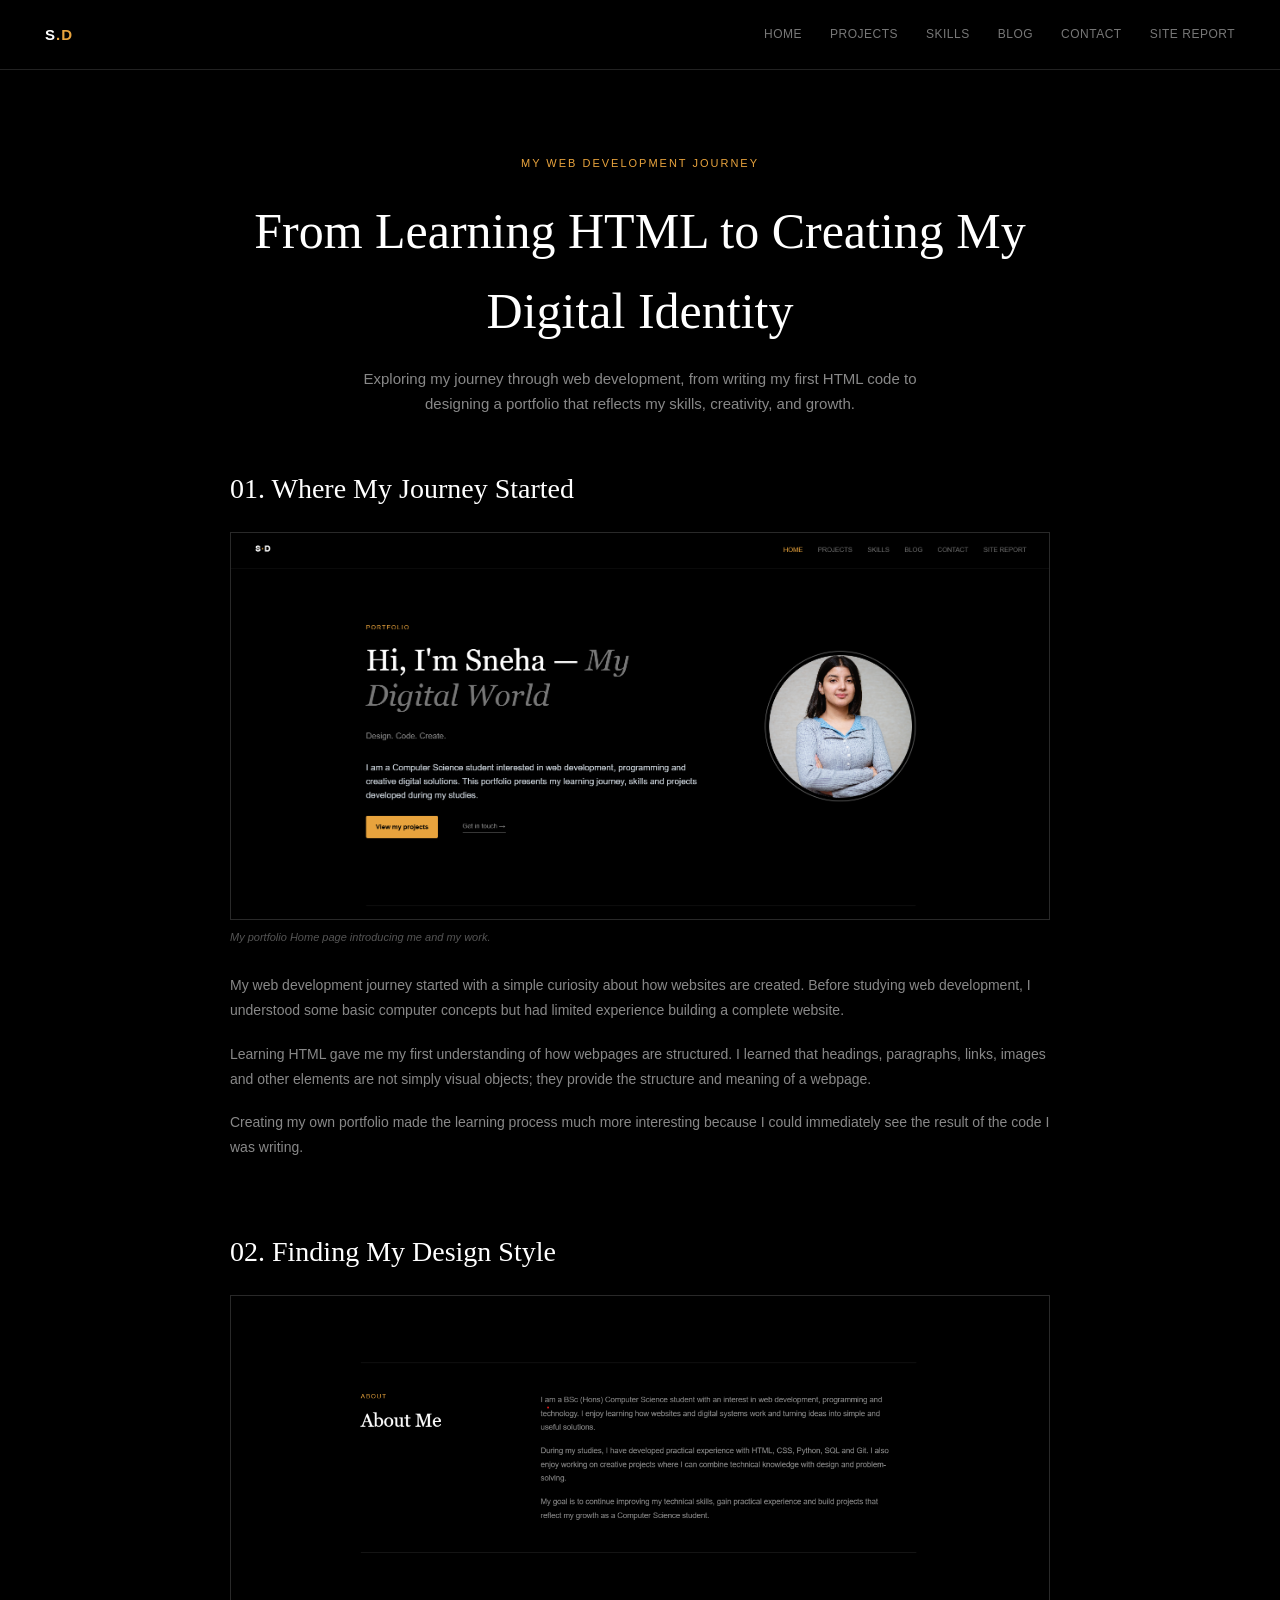
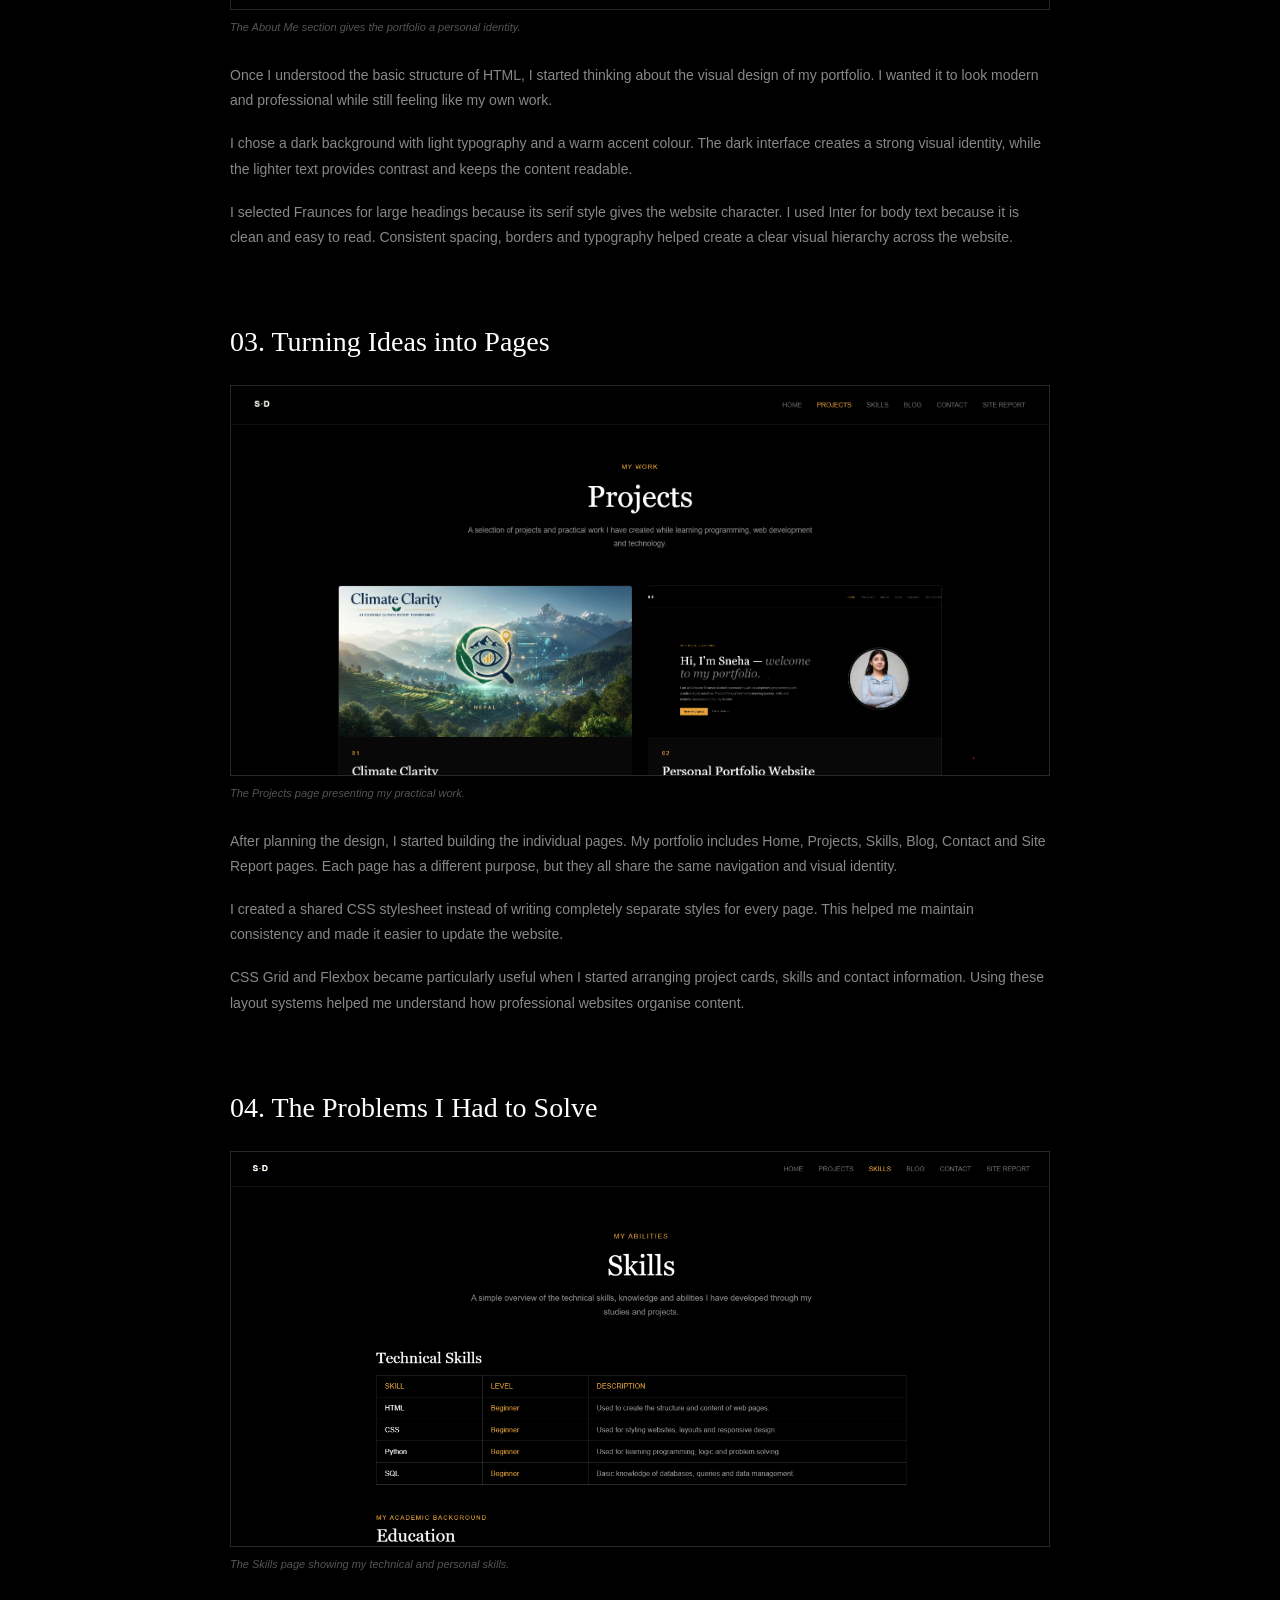
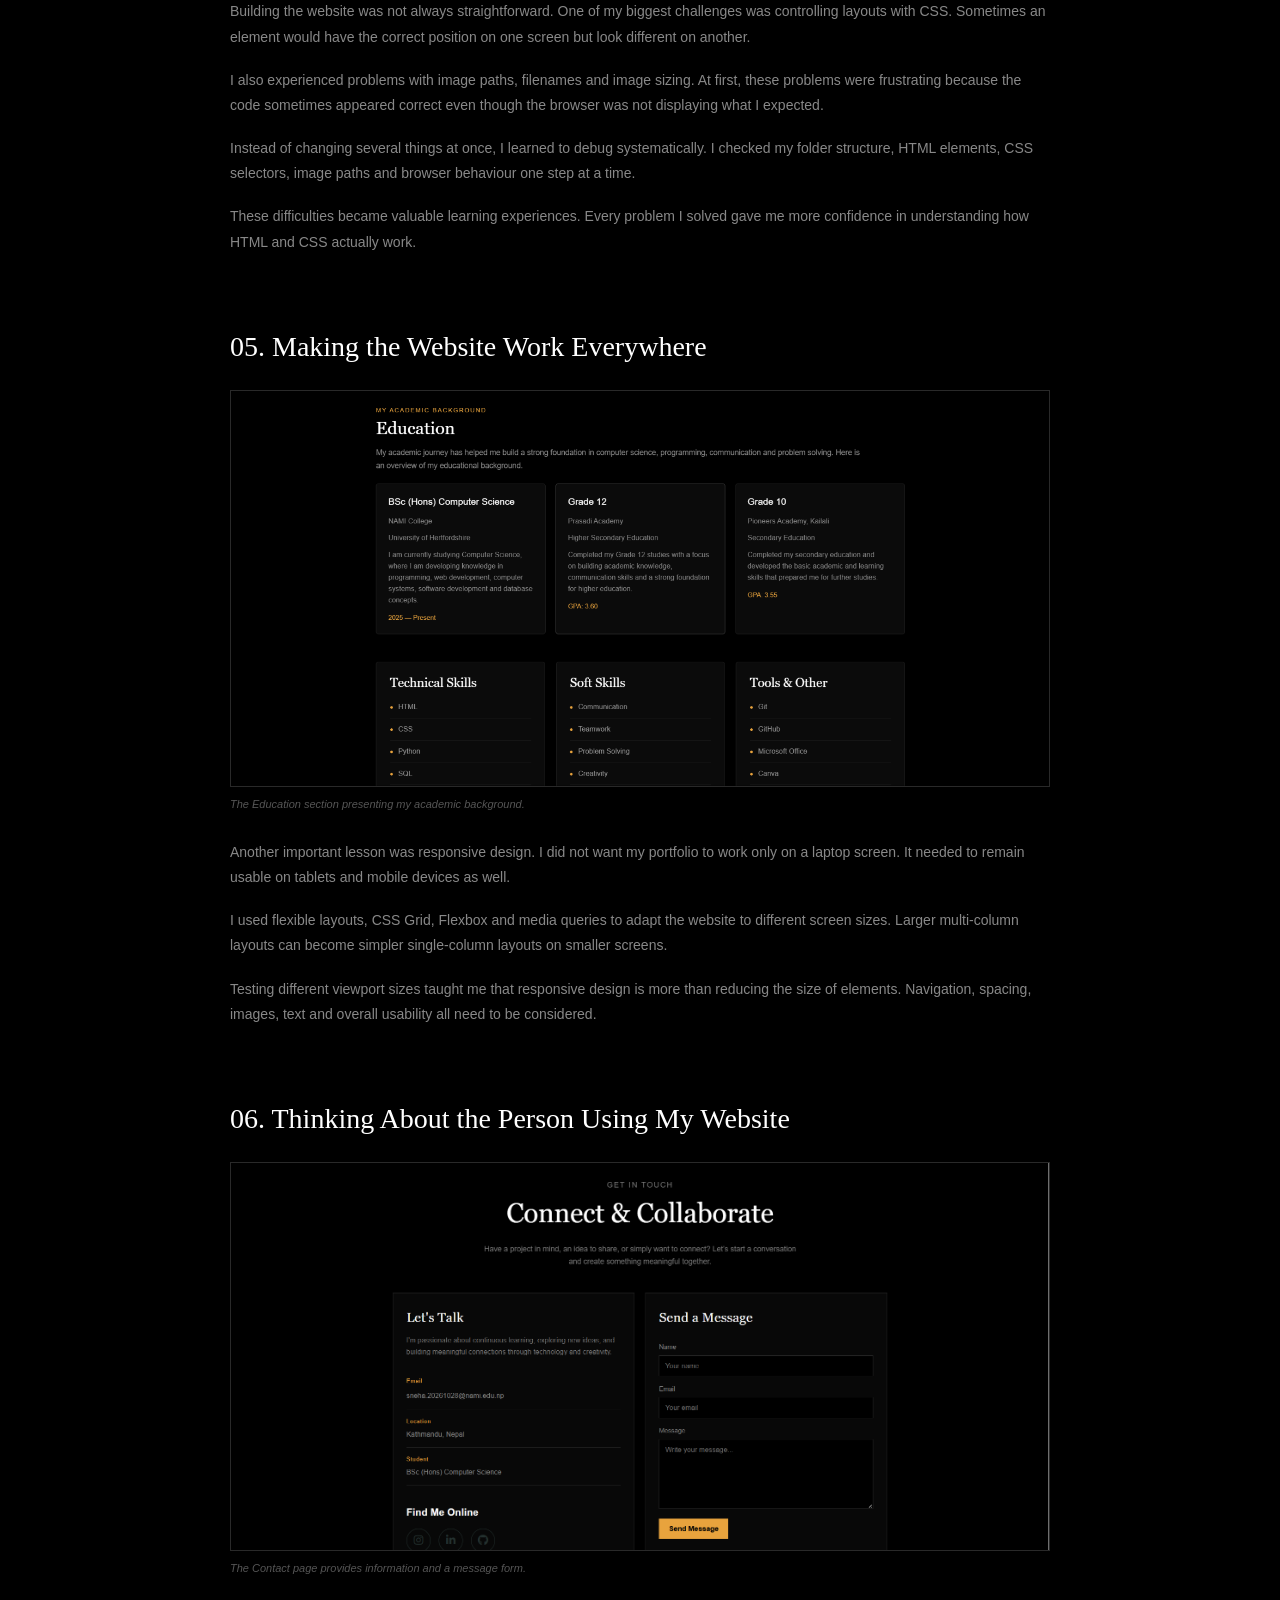
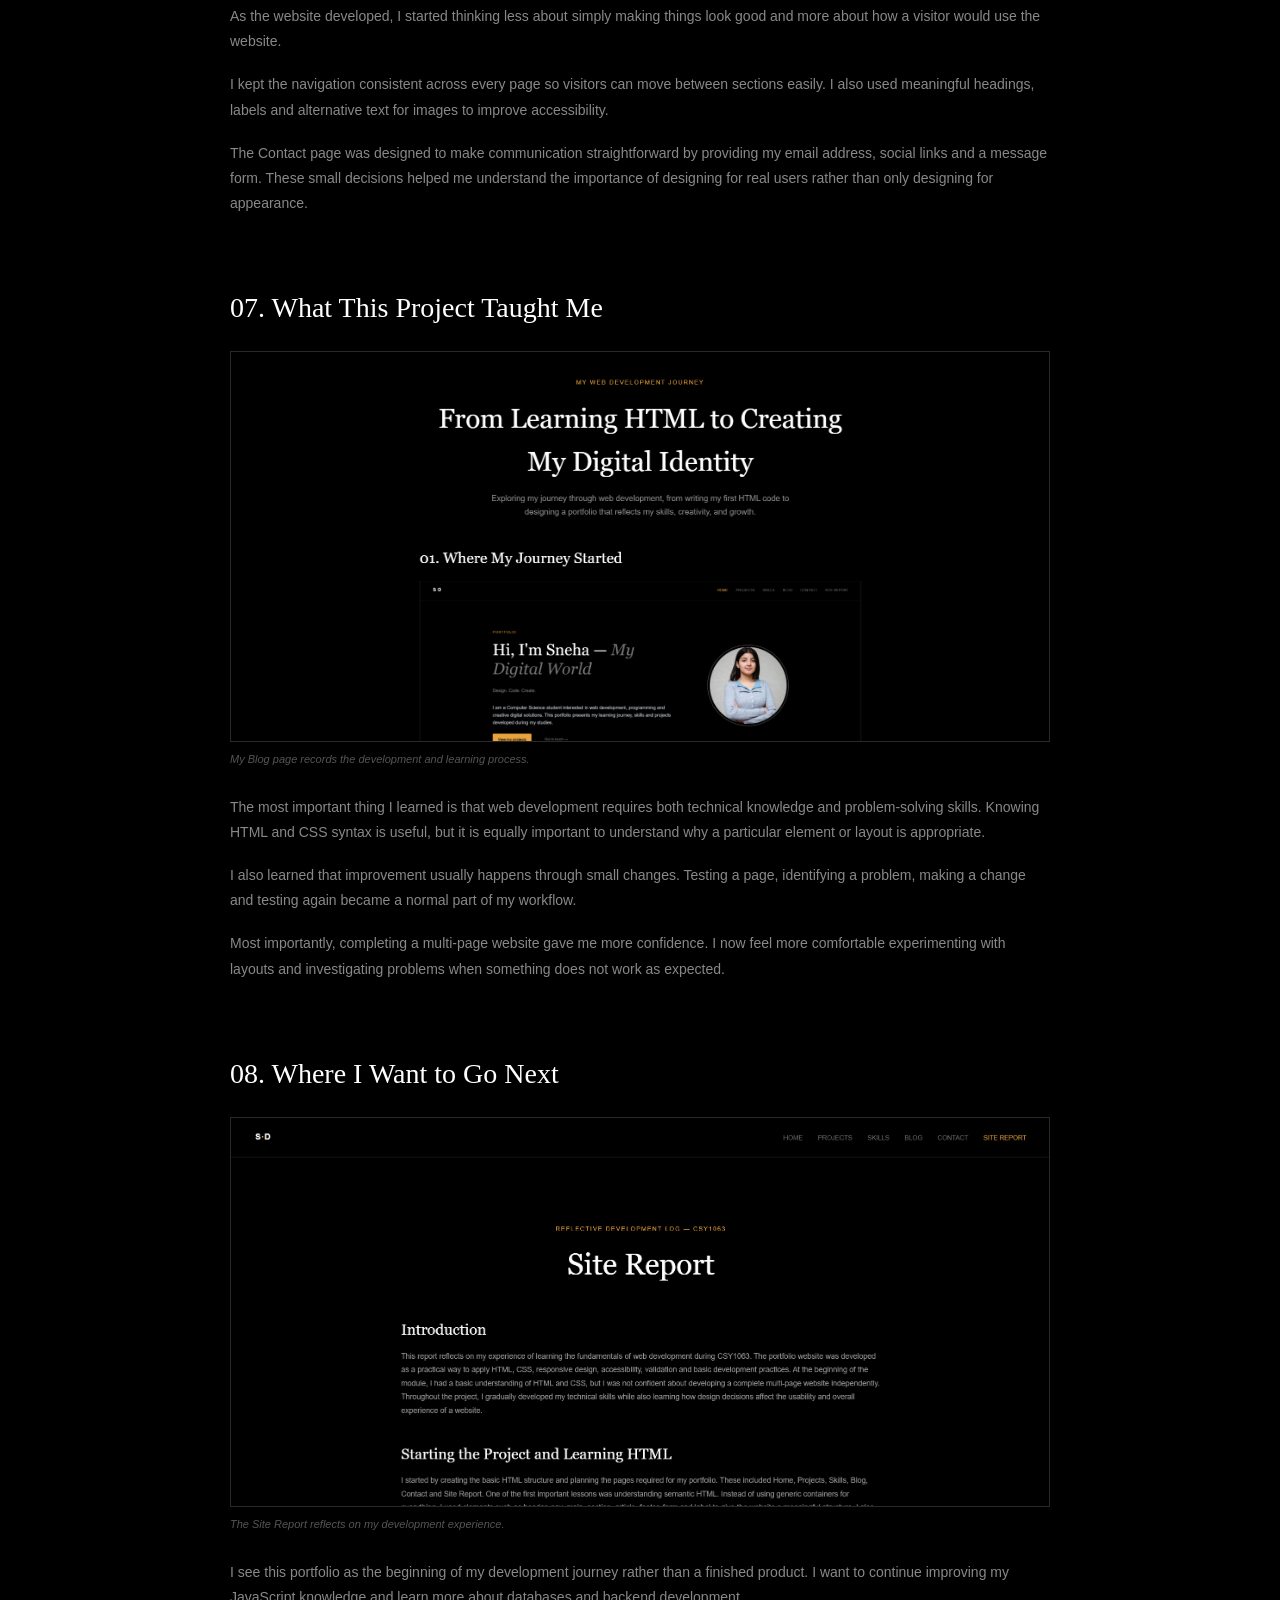
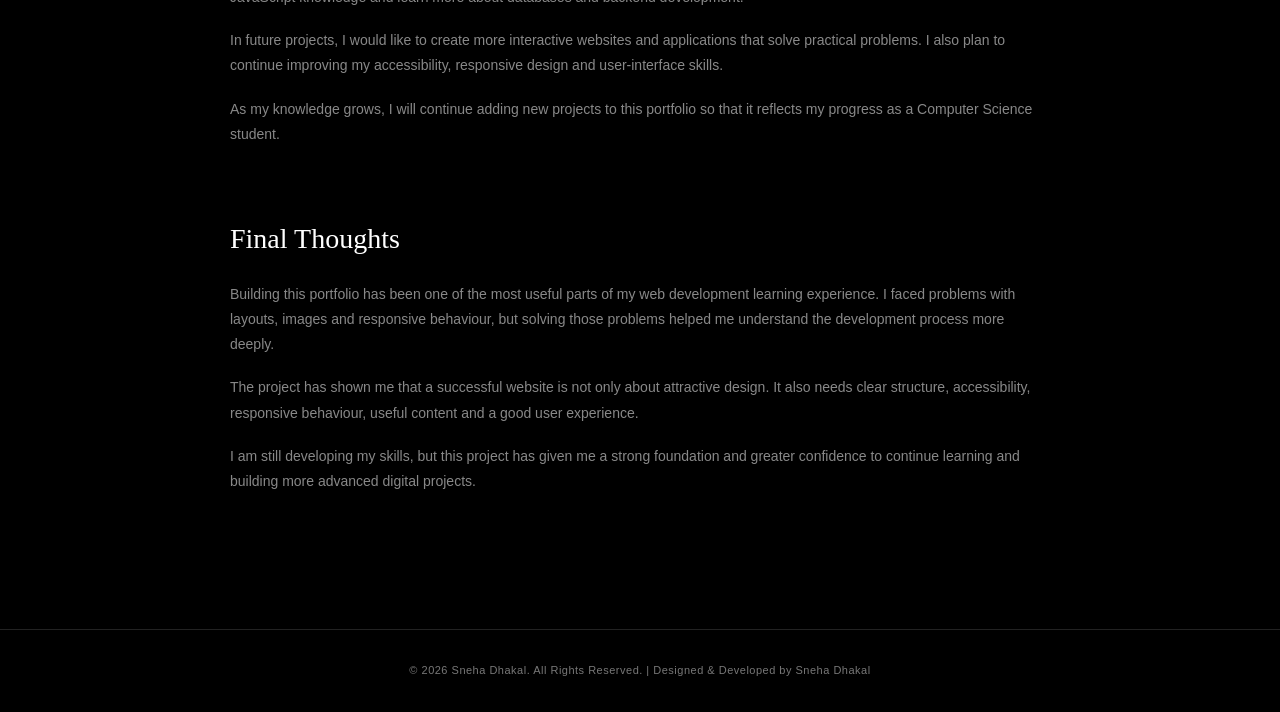
==== commit 3c9e3bf4: "Updated portfolio" ====
--- a/blog.html
+++ b/blog.html
@@ -48,63 +48,31 @@
          HEADER
     ====================================================== -->
 
-    <header>
-
-        <a class="nav-mark"
-           href="index.html"
-           aria-label="Sneha Dhakal Home">
-
-            S<span>·</span>D
-
-        </a>
-
-
-        <nav aria-label="Primary navigation">
-
-            <ul>
-
-                <li>
-                    <a href="index.html">
-                        Home
-                    </a>
-                </li>
-
-                <li>
-                    <a href="project.html">
-                        Projects
-                    </a>
-                </li>
-
-                <li>
-                    <a href="skills.html">
-                        Skills
-                    </a>
-                </li>
-
-                <li>
-                    <a href="blog.html"
-                       aria-current="page">
-                        Blog
-                    </a>
-                </li>
-
-                <li>
-                    <a href="contact.html">
-                        Contact
-                    </a>
-                </li>
-
-                <li>
-                    <a href="sitereport.html">
-                        Site Report
-                    </a>
-                </li>
-
-            </ul>
-
-        </nav>
-
-    </header>
+  
+<header>
+
+    <div class="nav-mark">
+        S<span>.D</span>
+    </div>
+
+    <input type="checkbox" id="menu-toggle" class="menu-checkbox">
+
+   <label for="menu-toggle" class="menu-button">
+    ☰
+</label>
+
+    <nav>
+        <ul>
+            <li><a href="index.html">Home</a></li>
+            <li><a href="projects.html">Projects</a></li>
+            <li><a href="skills.html">Skills</a></li>
+            <li><a href="blog.html">Blog</a></li>
+            <li><a href="contact.html">Contact</a></li>
+            <li><a href="site-report.html">Site Report</a></li>
+        </ul>
+    </nav>
+
+</header>
 
 
     <!-- =====================================================
@@ -127,14 +95,12 @@
 
 
             <h1 id="blog-heading">
-                From Learning HTML to Building My Portfolio
+                From Learning HTML to Creating My Digital Identity
             </h1>
 
 
             <p>
-                A personal reflection on how I learned web development,
-                designed my portfolio and developed my confidence through
-                practical experience.
+                Exploring my journey through web development, from writing my first HTML code to designing a portfolio that reflects my skills, creativity, and growth.
             </p>
 
         </section>
@@ -144,7 +110,7 @@
              BLOG ARTICLE
         ================================================== -->
 
-        <article class="blog-post">
+        
 
 
             <!-- =================================================
@@ -573,7 +539,7 @@
             </section>
 
 
-        </article>
+       
 
 
     </main>
@@ -586,8 +552,7 @@
     <footer>
 
         <p class="status">
-            © 2026 Sneha Dhakal. All Rights Reserved.
-            | Designed &amp; Developed by Sneha Dhakal
+             © 2026 Sneha Dhakal. All Rights Reserved. | Designed & Developed by Sneha Dhakal
         </p>
 
     </footer>
--- a/file.css
+++ b/file.css
@@ -2,18 +2,20 @@
    SNEHA DHAKAL | PERSONAL PORTFOLIO
    CSY1063 | WEB DEVELOPMENT
 
-   DESIGN:
-   - Black background
-   - White typography
-   - Orange accent
-   - Minimal modern layout
-   - Fully responsive
-========================================================= */
+   Clean CSS
+   Black background
+   White typography
+   Orange accent
+   Responsive layout
+   CSS-only mobile navigation
+   No CSS variables
+   No vendor extensions
+   ========================================================= */
 
 
 /* =========================================================
    1. RESET
-========================================================= */
+   ========================================================= */
 
 * {
     margin: 0;
@@ -31,6 +33,8 @@
     font-family: Arial, sans-serif;
     min-height: 100vh;
     line-height: 1.6;
+    overflow-x: hidden;
+    animation: pageFadeIn 0.8s ease both;
 }
 
 a {
@@ -39,8 +43,8 @@
 }
 
 img {
+    display: block;
     max-width: 100%;
-    display: block;
 }
 
 ul {
@@ -55,25 +59,8 @@
 
 
 /* =========================================================
-   2. COLOUR VARIABLES
-========================================================= */
-
-:root {
-    --black: #000000;
-    --dark: #080808;
-    --dark-box: #0b0b0b;
-    --white: #ffffff;
-    --light: #c9d1d9;
-    --grey: #888888;
-    --dark-grey: #555555;
-    --border: #222222;
-    --orange: #E8A33D;
-}
-
-
-/* =========================================================
-   3. PAGE WRAPPER
-========================================================= */
+   2. PAGE WRAPPER
+   ========================================================= */
 
 .page {
     min-height: 100vh;
@@ -83,8 +70,8 @@
 
 
 /* =========================================================
-   4. BACKGROUND
-========================================================= */
+   3. BACKGROUND
+   ========================================================= */
 
 .bg {
     position: fixed;
@@ -102,83 +89,171 @@
 
 
 /* =========================================================
-   5. HEADER / NAVIGATION
-========================================================= */
+   4. HEADER
+   ========================================================= */
 
 header {
     width: 100%;
+    min-height: 70px;
     display: flex;
+    align-items: center;
     justify-content: space-between;
-    align-items: center;
-
-    padding: 24px 45px;
-
-    border-bottom: 1px solid var(--border);
-}
-
-
-/* Logo */
+    padding: 20px 45px;
+    background: #000000;
+    border-bottom: 1px solid #222222;
+    position: relative;
+    z-index: 1000;
+    animation: headerDrop 0.7s cubic-bezier(0.22, 1, 0.36, 1) both;
+}
+
+
+/* =========================================================
+   5. LOGO
+   ========================================================= */
 
 .nav-mark {
-    color: var(--white);
+    color: #ffffff;
     font-size: 15px;
     font-weight: bold;
     letter-spacing: 1px;
+    white-space: nowrap;
+    transition: color 0.25s ease, transform 0.25s ease;
+}
+
+.nav-mark:hover {
+    color: #ffffff;
+    transform: translateX(5px);
 }
 
 .nav-mark span {
-    color: var(--orange);
-}
-
-
-/* Navigation */
+    display: inline-block;
+    color: #E8A33D;
+    transition: color 0.25s ease, transform 0.25s ease;
+}
+
+.nav-mark:hover span {
+    transform: rotate(-5deg) scale(1.08);
+}
+
+
+/* =========================================================
+   6. DESKTOP NAVIGATION
+   ========================================================= */
+
+nav {
+    display: block;
+}
 
 nav ul {
     display: flex;
     align-items: center;
+    justify-content: flex-end;
     gap: 28px;
 }
 
+nav li {
+    display: block;
+    animation: navItemReveal 0.5s ease both;
+}
+
+nav li:nth-child(1) {
+    animation-delay: 0.15s;
+}
+
+nav li:nth-child(2) {
+    animation-delay: 0.22s;
+}
+
+nav li:nth-child(3) {
+    animation-delay: 0.29s;
+}
+
+nav li:nth-child(4) {
+    animation-delay: 0.36s;
+}
+
+nav li:nth-child(5) {
+    animation-delay: 0.43s;
+}
+
+nav li:nth-child(6) {
+    animation-delay: 0.50s;
+}
+
 nav a {
+    position: relative;
+    display: block;
     color: #777777;
     font-size: 12px;
+    font-weight: 500;
     text-transform: uppercase;
-    transition: color 0.2s ease;
+    letter-spacing: 0.5px;
+    padding: 5px 0;
+    transition: color 0.25s ease, transform 0.25s ease;
+}
+
+nav a::after {
+    content: "";
+    position: absolute;
+    left: 0;
+    bottom: -3px;
+    width: 0;
+    height: 1px;
+    background: #E8A33D;
+    transition: width 0.4s ease;
 }
 
 nav a:hover {
-    color: var(--orange);
+    color: #E8A33D;
+    transform: translateY(-2px);
+}
+
+nav a:hover::after,
+nav a[aria-current="page"]::after {
+    width: 100%;
 }
 
 nav a[aria-current="page"] {
-    color: var(--orange);
-}
-
-
-/* =========================================================
-   6. MAIN
-========================================================= */
+    color: #E8A33D;
+}
+
+
+/* =========================================================
+   7. HAMBURGER
+   ========================================================= */
+
+.menu-checkbox {
+    position: absolute;
+    opacity: 0;
+    pointer-events: none;
+}
+
+.menu-button {
+    display: none;
+}
+
+
+/* =========================================================
+   8. MAIN
+   ========================================================= */
 
 main {
     flex: 1;
-
     width: 100%;
     max-width: 1100px;
-
     margin: 0 auto;
-
     padding: 65px 40px;
 }
 
 
 /* =========================================================
-   7. COMMON TYPOGRAPHY
-========================================================= */
+   9. COMMON TYPOGRAPHY
+   ========================================================= */
 
 h1,
 h2,
 h3 {
-    color: var(--white);
+    color: #ffffff;
 }
 
 h1,
@@ -188,12 +263,10 @@
 }
 
 .eyebrow {
-    color: var(--orange);
-
+    color: #E8A33D;
     font-size: 11px;
     letter-spacing: 2px;
     text-transform: uppercase;
-
     margin-bottom: 18px;
 }
 
@@ -216,168 +289,212 @@
 
 
 /* =========================================================
-   8. HOME HERO
-========================================================= */
+   10. HOME HERO
+   ========================================================= */
 
 .hero {
     width: 100%;
     max-width: 1100px;
-
     min-height: 470px;
-
     display: flex;
     align-items: center;
     justify-content: space-between;
-
     gap: 80px;
-
     margin: 0 auto 90px;
-
     padding: 20px 0;
 }
-
-
-/* Hero text */
 
 .hero-text {
     flex: 1;
     max-width: 620px;
+    animation: homeTextIn 0.9s cubic-bezier(0.22, 1, 0.36, 1) both;
+}
+
+.hero .eyebrow {
+    animation: eyebrowReveal 0.8s ease 0.2s both;
 }
 
 .hero h1 {
-    color: var(--white);
-
+    color: #ffffff;
     font-family: Georgia, serif;
-
     font-size: 55px;
     font-weight: normal;
-
     line-height: 1.2;
     letter-spacing: -0.5px;
-
     max-width: 600px;
-
     margin-bottom: 28px;
+    animation: homeHeading 1s cubic-bezier(0.22, 1, 0.36, 1) 0.25s both;
 }
 
 .hero h1 em {
     color: #777777;
     font-style: italic;
+    display: inline-block;
+    transition: color 0.4s ease, transform 0.4s ease;
+}
+
+.hero h1:hover em {
+    color: #E8A33D;
+    transform: translateX(4px);
 }
 
 .tagline {
     max-width: 560px;
-
     color: #888888;
-
     font-size: 15px;
     line-height: 1.9;
-
     margin-bottom: 32px;
-}
-
-
-/* =========================================================
-   9. HERO IMAGE
-========================================================= */
+    animation: taglineReveal 0.8s ease 0.45s both;
+}
+
+
+/* =========================================================
+   11. HERO IMAGE
+   ========================================================= */
 
 .hero-photo {
+    position: relative;
     width: 280px;
     height: 280px;
-
     flex: 0 0 280px;
-
     border: 2px solid #555555;
-
     border-radius: 50%;
-
     padding: 6px;
-
-    overflow: hidden;
-
+    overflow: visible;
     margin-left: 20px;
+    animation: homePhotoIn 1s cubic-bezier(0.22, 1, 0.36, 1) both;
+    transition: border-color 0.4s ease;
+}
+
+.hero-photo::before {
+    content: "";
+    position: absolute;
+    inset: -8px;
+    border: 1px solid transparent;
+    border-radius: 50%;
+    pointer-events: none;
+    transition: border-color 0.5s ease, transform 0.6s ease, opacity 0.5s ease;
+}
+
+.hero-photo:hover {
+    border-color: #E8A33D;
+}
+
+.hero-photo:hover::before {
+    border-color: #E8A33D;
+    transform: scale(1.05);
+    opacity: 1;
 }
 
 .hero-photo img {
     width: 100%;
     height: 100%;
-
     object-fit: cover;
     object-position: center;
-
     border-radius: 50%;
-}
-
-
-/* =========================================================
-   10. BUTTONS
-========================================================= */
+    transition: transform 0.8s cubic-bezier(0.22, 1, 0.36, 1), filter 0.4s ease;
+}
+
+.hero-photo:hover img {
+    transform: scale(1.06);
+    filter: brightness(1.06);
+}
+
+
+/* =========================================================
+   12. BUTTONS
+   ========================================================= */
 
 .cta-row {
     display: flex;
     align-items: center;
     gap: 45px;
-}
-
+    animation: homeButtons 0.8s ease 0.6s both;
+}
 
 .cta {
+    position: relative;
+    overflow: hidden;
     display: inline-block;
-    
-
-    background: var(--orange);
+    background: #E8A33D;
     color: #000000;
-
     padding: 11px 18px;
-
     font-size: 12px;
     font-weight: bold;
-
     border-radius: 3px;
-
-    transition: 0.2s ease;
+    transition: background 0.25s ease, color 0.25s ease,
+                transform 0.25s ease, box-shadow 0.25s ease;
 }
 
 .cta:hover {
-    background: var(--white);
+    background: #ffffff;
+    color: #000000;
+    transform: translateY(-3px);
+    box-shadow: 0 0 0 1px rgba(232, 163, 61, 0.15),
+                0 10px 30px rgba(232, 163, 61, 0.18);
+}
+
+.cta:active {
+    transform: translateY(0) scale(0.96);
 }
 
 .cta-secondary {
     color: #888888;
-
     font-size: 12px;
-
     border-bottom: 1px solid #555555;
-
     padding-bottom: 3px;
-
-    transition: 0.2s ease;
+    transition: color 0.25s ease, border-color 0.25s ease,
+                transform 0.25s ease;
 }
 
 .cta-secondary:hover {
-    color: var(--orange);
-    border-color: var(--orange);
-}
-
-
-/* =========================================================
-   11. ABOUT SECTION
-========================================================= */
+    color: #E8A33D;
+    border-color: #E8A33D;
+    transform: translateX(4px);
+}
+
+
+/* =========================================================
+   13. BUTTON SHINE
+   ========================================================= */
+
+.cta::before,
+.video-link::before,
+.contact-box button::before {
+    content: "";
+    position: absolute;
+    top: 0;
+    left: -120%;
+    width: 80%;
+    height: 100%;
+    background: rgba(255, 255, 255, 0.25);
+    transform: skewX(-20deg);
+    transition: left 0.6s ease;
+}
+
+.cta:hover::before,
+.video-link:hover::before,
+.contact-box button:hover::before {
+    left: 140%;
+}
+
+
+/* =========================================================
+   14. ABOUT
+   ========================================================= */
 
 .about-section {
     display: grid;
-
     grid-template-columns: 260px 1fr;
-
     gap: 70px;
-
     padding: 55px 0;
-
-    border-top: 1px solid var(--border);
-    border-bottom: 1px solid var(--border);
+    border-top: 1px solid #222222;
+    border-bottom: 1px solid #222222;
+    animation: sectionReveal 0.9s ease both;
 }
 
 .about-title h2 {
-    color: var(--white);
+    color: #ffffff;
     font-size: 34px;
 }
 
@@ -387,10 +504,8 @@
 
 .about-content p {
     color: #888888;
-
     font-size: 14px;
     line-height: 1.8;
-
     margin-bottom: 18px;
 }
 
@@ -400,134 +515,164 @@
 
 
 /* =========================================================
-   12. HOME SKILLS
-========================================================= */
+   15. HOME SKILLS
+   ========================================================= */
 
 .home-skills {
     padding: 75px 0;
+    animation: sectionReveal 0.9s ease both;
 }
 
 .skill-boxes {
     display: grid;
-
     grid-template-columns: repeat(4, 1fr);
-
     gap: 15px;
 }
 
 .skill-box {
-    background: var(--dark);
-
-    border: 1px solid var(--border);
-
+    background: #080808;
+    border: 1px solid #222222;
     padding: 22px;
-
     min-height: 170px;
-
-    transition: 0.2s ease;
+    animation: boxReveal 0.7s cubic-bezier(0.22, 1, 0.36, 1) both;
+    transition: transform 0.4s ease, border-color 0.4s ease,
+                box-shadow 0.4s ease;
+}
+
+.skill-box:nth-child(1) {
+    animation-delay: 0.1s;
+}
+
+.skill-box:nth-child(2) {
+    animation-delay: 0.2s;
+}
+
+.skill-box:nth-child(3) {
+    animation-delay: 0.3s;
+}
+
+.skill-box:nth-child(4) {
+    animation-delay: 0.4s;
 }
 
 .skill-box:hover {
-    border-color: #444444;
+    border-color: #E8A33D;
+    transform: translateY(-10px) scale(1.015);
+    box-shadow: 0 15px 30px rgba(0, 0, 0, 0.35);
 }
 
 .skill-box h3 {
     font-size: 16px;
     font-weight: normal;
-
     margin-bottom: 13px;
+    transition: color 0.25s ease, transform 0.25s ease;
+}
+
+.skill-box:hover h3 {
+    color: #E8A33D;
+    transform: translateX(4px);
 }
 
 .skill-box p {
     color: #777777;
-
     font-size: 13px;
     line-height: 1.7;
 }
 
 
 /* =========================================================
-   13. HOME PROJECTS
-========================================================= */
+   16. HOME PROJECTS
+   ========================================================= */
 
 .home-projects {
     padding: 65px 0;
-
-    border-top: 1px solid var(--border);
+    border-top: 1px solid #222222;
+    animation: sectionReveal 0.9s ease both;
 }
 
 .home-project-grid {
     display: grid;
-
     grid-template-columns: repeat(3, 1fr);
-
     gap: 18px;
 }
 
 .home-project-box {
-    background: var(--dark);
-
-    border: 1px solid var(--border);
-
+    background: #080808;
+    border: 1px solid #222222;
     padding: 24px;
-
     min-height: 240px;
-
-    transition: 0.2s ease;
+    animation: projectBoxReveal 0.8s cubic-bezier(0.22, 1, 0.36, 1) both;
+    transition: transform 0.4s ease, border-color 0.4s ease,
+                box-shadow 0.4s ease;
+}
+
+.home-project-box:nth-child(1) {
+    animation-delay: 0.1s;
+}
+
+.home-project-box:nth-child(2) {
+    animation-delay: 0.2s;
+}
+
+.home-project-box:nth-child(3) {
+    animation-delay: 0.3s;
 }
 
 .home-project-box:hover {
-    border-color: var(--orange);
-    transform: translateY(-3px);
+    border-color: #E8A33D;
+    transform: translateY(-10px) scale(1.01);
+    box-shadow: 0 18px 35px rgba(0, 0, 0, 0.4);
 }
 
 .home-project-box > span {
-    color: var(--orange);
-
+    color: #E8A33D;
     font-size: 10px;
     letter-spacing: 1.5px;
 }
 
 .home-project-box h3 {
     font-family: Georgia, serif;
-
     font-size: 21px;
     font-weight: normal;
-
     margin: 15px 0 12px;
+    transition: color 0.25s ease, transform 0.25s ease;
+}
+
+.home-project-box:hover h3 {
+    color: #E8A33D;
+    transform: translateX(4px);
 }
 
 .home-project-box p {
     color: #777777;
-
     font-size: 13px;
     line-height: 1.7;
-
     margin-bottom: 18px;
 }
 
 .home-project-box a {
-    color: var(--orange);
+    display: inline-block;
+    color: #E8A33D;
     font-size: 12px;
+    transition: color 0.25s ease, transform 0.25s ease;
 }
 
 .home-project-box a:hover {
-    color: var(--white);
-}
-
-
-/* =========================================================
-   14. HOME CONTACT
-========================================================= */
+    color: #ffffff;
+    transform: translateX(6px);
+}
+
+
+/* =========================================================
+   17. HOME CONTACT
+   ========================================================= */
 
 .contact-home {
     max-width: 700px;
-
     margin: 0 auto;
-
     padding: 75px 20px;
-
     text-align: center;
+    animation: sectionReveal 0.9s ease both;
 }
 
 .contact-home h2 {
@@ -537,474 +682,361 @@
 
 .contact-home p:not(.eyebrow) {
     max-width: 600px;
-
     margin: 0 auto 25px;
-
     color: #777777;
-
     font-size: 14px;
     line-height: 1.8;
 }
 
 
 /* =========================================================
-   15. FOOTER
-========================================================= */
+   18. FOOTER
+   ========================================================= */
 
 .simple-footer,
 footer {
-    border-top: 1px solid var(--border);
-
+    width: 100%;
+    border-top: 1px solid #222222;
     text-align: center;
-
     padding: 28px 20px;
-
     margin-top: auto;
+    background: #000000;
+    animation: footerReveal 0.8s ease both;
 }
 
 .simple-footer p,
 footer p {
     color: #555555;
-
     font-size: 11px;
     line-height: 1.8;
-
     letter-spacing: 0.5px;
-
     margin: 3px 0;
 }
 
-.simple-footer p:first-child {
+.simple-footer p:first-child,
+footer p:first-child {
     color: #777777;
 }
 
 
 /* =========================================================
-   16. PROJECT PAGE
-========================================================= */
+   19. PROJECTS PAGE
+   ========================================================= */
 
 .projects-page {
     width: 100%;
     max-width: 1200px;
-
     margin: 0 auto;
-
     padding: 70px 40px 100px;
 }
-
-
-/* =========================================================
-   PROJECT INTRODUCTION
-========================================================= */
 
 .projects-intro {
     max-width: 750px;
-
     margin: 0 auto 65px;
-
     text-align: center;
-}
-
-.projects-intro .eyebrow {
-    color: var(--orange);
-
-    font-size: 11px;
-    letter-spacing: 2px;
-
-    margin-bottom: 15px;
+    animation: pageIntro 0.8s cubic-bezier(0.22, 1, 0.36, 1) both;
 }
 
 .projects-intro h1 {
-    color: var(--white);
-
+    color: #ffffff;
     font-family: Georgia, serif;
     font-size: 55px;
     font-weight: normal;
-
     line-height: 1.15;
-
     margin-bottom: 18px;
+    animation: titleReveal 1s cubic-bezier(0.22, 1, 0.36, 1) both;
 }
 
 .projects-intro p:last-child {
     max-width: 650px;
-
     margin: 0 auto;
-
     color: #888888;
-
     font-size: 14px;
     line-height: 1.8;
 }
 
 
 /* =========================================================
-   PROJECT GRID — 2 COLUMNS
-========================================================= */
+   20. PROJECT GRID
+   ========================================================= */
 
 .project-grid {
     width: 100%;
-
     display: grid;
-
     grid-template-columns: repeat(2, minmax(0, 1fr));
-
     gap: 30px;
 }
 
-
-/* =========================================================
-   PROJECT CARD
-========================================================= */
+.project-grid .project-card:first-child {
+    grid-column: 1 / -1;
+}
+
+
+/* =========================================================
+   21. PROJECT CARD
+   ========================================================= */
 
 .project-card {
     width: 100%;
-
     background: #080808;
-
     border: 1px solid #292929;
-
-    border-radius: 4px;
-
+    border-radius: 5px;
     overflow: hidden;
-
     display: flex;
     flex-direction: column;
-
-    transition: all 0.25s ease;
+    opacity: 0;
+    animation: cardReveal 0.8s cubic-bezier(0.22, 1, 0.36, 1) forwards;
+    transition: transform 0.4s ease, border-color 0.4s ease,
+                box-shadow 0.4s ease;
+}
+
+.project-card:nth-child(1) {
+    animation-delay: 0.1s;
+}
+
+.project-card:nth-child(2) {
+    animation-delay: 0.2s;
+}
+
+.project-card:nth-child(3) {
+    animation-delay: 0.3s;
+}
+
+.project-card:nth-child(4) {
+    animation-delay: 0.4s;
 }
 
 .project-card:hover {
-    border-color: var(--orange);
-
-    transform: translateY(-5px);
-}
-
-
-/* =========================================================
-   PROJECT IMAGE
-========================================================= */
-
-.project-image {
+    border-color: #E8A33D;
+    transform: translateY(-10px);
+    box-shadow: 0 25px 50px rgba(0, 0, 0, 0.55);
+}
+
+
+/* =========================================================
+   22. PROJECT IMAGE
+   ========================================================= */
+
+.project-card .project-image {
+    position: relative;
     width: 100%;
-    height: 280px;
-    background: #111111;
+    height: 300px;
     overflow: hidden;
-    flex-shrink: 0;
-}
-
-.project-image img {
+    background: #050505;
+    border-bottom: 1px solid #222222;
+}
+
+.project-card:first-child .project-image {
+    height: 390px;
+}
+
+.project-card .project-image img {
     width: 100%;
     height: 100%;
-    display: block;
-
-    object-fit: cover;
+    object-fit: contain;
     object-position: center;
-}
+    transition: transform 0.9s cubic-bezier(0.22, 1, 0.36, 1),
+                filter 0.5s ease;
+}
+
+.project-card .project-image::after {
+    content: "";
+    position: absolute;
+    top: 0;
+    left: -120%;
+    width: 70%;
+    height: 100%;
+    background: linear-gradient(
+        90deg,
+        transparent,
+        rgba(255, 255, 255, 0.08),
+        transparent
+    );
+    transform: skewX(-20deg);
+    transition: left 0.8s ease;
+    pointer-events: none;
+}
+
 .project-card:hover .project-image img {
-    transform: scale(1.02);
-}
-
-
-/* =========================================================
-   PROJECT CONTENT
-========================================================= */
+    transform: scale(1.07);
+    filter: brightness(1.1);
+}
+
+.project-card:hover .project-image::after {
+    left: 140%;
+}
+
+
+/* =========================================================
+   23. PROJECT CONTENT
+   ========================================================= */
 
 .project-card-content {
     padding: 22px 25px 25px;
-
     flex: 1;
-
     display: flex;
     flex-direction: column;
 }
 
-
-/* Project number */
-
 .project-card-content .project-no {
     display: block;
-
-    color: var(--orange);
-
+    color: #E8A33D;
     font-size: 10px;
-
     letter-spacing: 2px;
-
     margin-bottom: 10px;
 }
 
-
-/* Project title */
+.project-card:hover .project-no {
+    color: #ffffff;
+    letter-spacing: 3px;
+}
 
 .project-card-content h2 {
-    color: var(--white);
-
+    color: #ffffff;
     font-family: Georgia, serif;
-
     font-size: 24px;
-
     font-weight: normal;
-
     line-height: 1.3;
-
     margin-bottom: 12px;
-}
-
-
-/* Project description */
+    transition: color 0.25s ease, transform 0.25s ease;
+}
+
+.project-card:hover .project-card-content h2 {
+    color: #E8A33D;
+    transform: translateX(5px);
+}
 
 .project-card-content p {
     color: #888888;
-
     font-size: 13px;
-
     line-height: 1.75;
-
     margin-bottom: 12px;
 }
-
-
-/* =========================================================
-   TECHNOLOGY TAGS
-========================================================= */
 
 .project-tech {
     display: flex;
-
     flex-wrap: wrap;
-
     gap: 8px;
-
     margin-top: auto;
-
     padding-top: 12px;
 }
 
 .project-tech span {
-   
-
-    color: var(--orange);
-
-  
-
+    color: #E8A33D;
     padding: 5px 9px;
-
     font-size: 10px;
-
     letter-spacing: 0.5px;
-
-  
-}
-
-
-/* =========================================================
-   TABLET
-========================================================= */
-
-@media (max-width: 900px) {
-
-    .projects-page {
-        padding: 55px 30px 90px;
-    }
-
-    .projects-intro {
-        margin-bottom: 50px;
-    }
-
-    .projects-intro h1 {
-        font-size: 48px;
-    }
-
-    .project-grid {
-        grid-template-columns: repeat(2, minmax(0, 1fr));
-
-        gap: 25px;
-    }
-
-    .project-card .project-image {
-        height: 220px;
-    }
-
-    .project-card-content {
-        padding: 20px;
-    }
-
-    .project-card-content h2 {
-        font-size: 21px;
-    }
-
-    .project-card-content p {
-        font-size: 13px;
-    }
-}
-
-
-/* =========================================================
-   MOBILE
-========================================================= */
-
-@media (max-width: 600px) {
-
-    .projects-page {
-        padding: 45px 20px 70px;
-    }
-
-    .projects-intro {
-        margin-bottom: 40px;
-    }
-
-    .projects-intro h1 {
-        font-size: 40px;
-    }
-
-    .projects-intro p:last-child {
-        font-size: 13px;
-    }
-
-    /* One card per row on mobile */
-
-    .project-grid {
-        grid-template-columns: 1fr;
-
-        gap: 25px;
-    }
-
-    .project-card {
-        width: 100%;
-    }
-
-    .project-card .project-image {
-        height: 230px;
-    }
-
-    .project-card .project-image img {
-        width: 100%;
-        height: 100%;
-
-        object-fit: contain;
-    }
-
-    .project-card-content {
-        padding: 20px;
-    }
-
-    .project-card-content h2 {
-        font-size: 21px;
-    }
-
-    .project-card-content p {
-        font-size: 13px;
-
-        line-height: 1.7;
-    }
-
-    .project-tech {
-        gap: 6px;
-    }
-}
-
-/* =========================================================
-   17. SKILLS PAGE
-========================================================= */
+    border: 1px solid transparent;
+    transition: transform 0.25s ease, background-color 0.25s ease,
+                border-color 0.25s ease, color 0.25s ease;
+}
+
+.project-card:hover .project-tech span {
+    border-color: #292929;
+}
+
+.project-tech span:hover {
+    color: #ffffff;
+    background: #111111;
+    border-color: #E8A33D;
+    transform: translateY(-4px) scale(1.04);
+}
+
+
+/* =========================================================
+   24. SKILLS PAGE
+   ========================================================= */
 
 .skills-page {
     width: 100%;
     max-width: 1050px;
-
     margin: 0 auto;
-
     padding: 60px 40px;
 }
-
-
-/* Skills introduction */
 
 .skills-intro {
     text-align: center;
-
     margin-bottom: 55px;
+    animation: pageIntro 0.8s cubic-bezier(0.22, 1, 0.36, 1) both;
 }
 
 .skills-intro h1 {
-    color: var(--white);
-
+    color: #ffffff;
     font-size: 52px;
-
     line-height: 1.15;
-
     margin-bottom: 18px;
 }
 
 .skills-intro p:last-child {
     max-width: 650px;
-
     margin: 0 auto;
-
     color: #888888;
-
     font-size: 15px;
     line-height: 1.7;
 }
 
-
-/* Skill categories */
-
 .skill-categories {
     display: grid;
-
     grid-template-columns: repeat(3, 1fr);
-
     gap: 20px;
-
     margin-bottom: 60px;
 }
 
 .category-box {
-    background: var(--dark-box);
-
-    border: 1px solid var(--border);
-
+    background: #0b0b0b;
+    border: 1px solid #222222;
     border-radius: 5px;
-
     padding: 25px;
-
-    transition: 0.2s ease;
+    animation: categoryReveal 0.7s ease both;
+    transition: transform 0.4s ease, border-color 0.4s ease,
+                box-shadow 0.4s ease;
+}
+
+.category-box:nth-child(1) {
+    animation-delay: 0.1s;
+}
+
+.category-box:nth-child(2) {
+    animation-delay: 0.25s;
+}
+
+.category-box:nth-child(3) {
+    animation-delay: 0.4s;
 }
 
 .category-box:hover {
-    border-color: var(--orange);
-
-    transform: translateY(-3px);
+    border-color: #E8A33D;
+    transform: translateY(-10px);
+    box-shadow: 0 20px 40px rgba(0, 0, 0, 0.45);
 }
 
 .category-box h2 {
     font-size: 23px;
-
     margin-bottom: 12px;
+}
+
+.category-box:hover h2 {
+    color: #E8A33D;
 }
 
 .category-box > p {
     color: #777777;
-
     font-size: 13px;
     line-height: 1.6;
-
     margin-bottom: 18px;
-}
-
-.category-box ul {
-    list-style: none;
 }
 
 .category-box li {
     color: #999999;
-
     font-size: 13px;
-
     padding: 9px 0;
-
     border-bottom: 1px solid #1c1c1c;
+    transition: color 0.25s ease, padding-left 0.25s ease;
+}
+
+.category-box li:hover {
+    color: #ffffff;
+    padding-left: 5px;
 }
 
 .category-box li:last-child {
@@ -1013,25 +1045,19 @@
 
 .category-box li::before {
     content: "";
-
     display: inline-block;
-
     width: 5px;
     height: 5px;
-
-    background: var(--orange);
-
+    background: #E8A33D;
     border-radius: 50%;
-
     margin-right: 10px;
-
     vertical-align: middle;
 }
 
 
 /* =========================================================
-   18. EDUCATION
-========================================================= */
+   25. EDUCATION
+   ========================================================= */
 
 .education-section {
     margin: 55px 0 50px;
@@ -1039,62 +1065,53 @@
 
 .education-section h2 {
     font-size: 32px;
-
     margin-bottom: 15px;
 }
 
 .education-intro {
     max-width: 900px;
-
     color: #888888;
-
     font-size: 14px;
     line-height: 1.7;
-
     margin-bottom: 20px;
 }
 
 .education-box {
     display: grid;
-
     grid-template-columns: repeat(3, 1fr);
-
     gap: 18px;
 }
 
 .education-item {
-    background: var(--dark-box);
-
-    border: 1px solid var(--border);
-
+    background: #0b0b0b;
+    border: 1px solid #222222;
     padding: 22px;
-
-    transition: 0.2s ease;
+    animation: educationReveal 0.7s ease both;
+    transition: transform 0.4s ease, border-color 0.4s ease,
+                box-shadow 0.4s ease;
 }
 
 .education-item:hover {
-    border-color: #444444;
+    border-color: #E8A33D;
+    transform: translateY(-8px);
 }
 
 .education-item h3 {
-    color: var(--white);
-
+    color: #ffffff;
     font-size: 17px;
-
     font-weight: normal;
-
     line-height: 1.4;
-
     margin-bottom: 12px;
+}
+
+.education-item:hover h3 {
+    color: #E8A33D;
 }
 
 .education-item p {
     color: #888888;
-
     font-size: 13px;
-
     line-height: 1.6;
-
     margin-bottom: 10px;
 }
 
@@ -1108,455 +1125,386 @@
 
 .education-item span {
     display: inline-block;
-
-    color: var(--orange);
-
+    color: #E8A33D;
     font-size: 12px;
-
     margin-top: 5px;
 }
 
 
 /* =========================================================
-   19. CURRENTLY LEARNING
-========================================================= */
+   26. LEARNING
+   ========================================================= */
 
 .learning-section {
     margin-bottom: 30px;
 }
 
 .learning-box {
-    background: var(--dark-box);
-
-    border: 1px solid var(--border);
-
+    background: #0b0b0b;
+    border: 1px solid #222222;
     border-radius: 5px;
-
     padding: 25px;
-
     text-align: center;
+    animation: learningReveal 0.8s ease both;
+    transition: border-color 0.4s ease, transform 0.4s ease;
+}
+
+.learning-box:hover {
+    border-color: #E8A33D;
+    transform: translateY(-6px);
 }
 
 .learning-box h2 {
     font-size: 25px;
-
     margin-bottom: 12px;
+}
+
+.learning-box:hover h2 {
+    color: #E8A33D;
 }
 
 .learning-box p {
     max-width: 700px;
-
     margin: 0 auto;
-
     color: #888888;
-
     font-size: 14px;
-
     line-height: 1.7;
 }
 
 
 /* =========================================================
-   20. SKILLS TABLE
-========================================================= */
+   27. SKILLS TABLE
+   ========================================================= */
 
 .skills-table-section {
     width: 100%;
-
     margin: 45px 0;
 }
 
 .skills-table-section h2 {
     font-size: 28px;
-
     margin-bottom: 15px;
 }
 
 .table-box {
     width: 100%;
-
     overflow-x: auto;
 }
 
 .table-box table {
     width: 100%;
-
     border-collapse: collapse;
 }
 
 .table-box th,
 .table-box td {
     text-align: left;
-
     border: 1px solid #333333;
-
     padding: 12px 15px;
 }
 
 .table-box th {
-    color: var(--orange);
-
+    color: #E8A33D;
     font-size: 13px;
-
     font-weight: normal;
 }
 
 .table-box td {
     color: #999999;
-
     font-size: 13px;
 }
 
 .table-box td:first-child {
-    color: var(--white);
+    color: #ffffff;
 }
 
 .table-box td:nth-child(2) {
-    color: var(--orange);
-}
-
-.table-box th:first-child,
-.table-box td:first-child {
-    width: 20%;
-}
-
-.table-box th:nth-child(2),
-.table-box td:nth-child(2) {
-    width: 20%;
-}
-
-.table-box th:nth-child(3),
-.table-box td:nth-child(3) {
-    width: 60%;
-}
-
-
-/* =========================================================
-   21. BLOG PAGE
-========================================================= */
+    color: #E8A33D;
+}
+
+.table-box tbody tr {
+    transition: background-color 0.25s ease;
+}
+
+.table-box tbody tr:hover {
+    background: #0b0b0b;
+}
+
+.table-box tbody tr:hover td {
+    color: #ffffff;
+}
+
+.table-box tbody tr:hover td:nth-child(2) {
+    color: #E8A33D;
+}
+
+
+/* =========================================================
+   28. BLOG
+   ========================================================= */
 
 .blog-page {
     width: 100%;
     max-width: 900px;
-
     margin: 0 auto;
 }
-
-
-/* Blog introduction */
 
 .blog-intro {
     text-align: center;
-
     margin: 20px auto 50px;
+    animation: pageIntro 0.8s cubic-bezier(0.22, 1, 0.36, 1) both;
 }
 
 .blog-intro h1 {
     font-size: 50px;
-
     margin-bottom: 15px;
 }
 
 .blog-intro > p:last-child {
     max-width: 600px;
-
     margin: 0 auto;
-
     color: #888888;
-
     font-size: 15px;
-
     line-height: 1.7;
 }
-
-
-/* Blog post */
 
 .blog-post {
     max-width: 780px;
-
     margin: 0 auto;
 }
 
 .post-meta {
-    color: var(--orange);
-
+    color: #E8A33D;
     font-size: 12px;
-
     text-transform: uppercase;
-
     letter-spacing: 1px;
-
     margin-bottom: 15px;
 }
 
 .blog-post h2 {
     font-size: 30px;
-
     margin-bottom: 20px;
 }
 
 .blog-post h3 {
     font-family: Georgia, serif;
-
     font-size: 23px;
-
     font-weight: normal;
-
     margin: 38px 0 12px;
 }
 
-.blog-post p {
+.blog-post p,
+.blog-section p {
     color: #888888;
-
     font-size: 14px;
-
     line-height: 1.8;
-
     margin-bottom: 18px;
 }
-
-
-/* Blog sections */
 
 .blog-section {
     margin-bottom: 70px;
+    animation: blogSectionReveal 0.8s ease both;
 }
 
 .blog-section h2 {
     font-size: 28px;
-
     margin-bottom: 20px;
 }
 
-.blog-section p {
-    color: #888888;
-
-    font-size: 14px;
-
-    line-height: 1.85;
-
-    margin-bottom: 18px;
-}
-
-
-/* Blog images */
+.blog-section:hover h2 {
+    color: #E8A33D;
+}
 
 .blog-image {
     margin: 30px 0;
+    animation: blogImageReveal 0.9s ease both;
 }
 
 .blog-image img,
 .blog-section-image {
     width: 100%;
-
     max-height: 420px;
-
     object-fit: contain;
-
     display: block;
-
     border: 1px solid #292929;
+    transition: transform 0.8s ease, border-color 0.4s ease,
+                filter 0.4s ease;
+}
+
+.blog-image:hover img,
+.blog-section-image:hover {
+    transform: scale(1.035);
+    border-color: #E8A33D;
+    filter: brightness(1.06);
 }
 
 .blog-image p,
 .image-caption {
     color: #555555 !important;
-
     font-size: 11px !important;
-
     margin-top: 8px;
-
     margin-bottom: 25px !important;
-
     font-style: italic;
 }
 
 
 /* =========================================================
-   22. CONTACT PAGE
-========================================================= */
+   29. CONTACT
+   ========================================================= */
 
 .contact-main {
     width: 100%;
     max-width: 1000px;
-
     margin: 0 auto;
 }
-
-
-/* Contact heading */
 
 .contact-heading {
     text-align: center;
-
     margin: 20px auto 45px;
+    animation: pageIntro 0.8s cubic-bezier(0.22, 1, 0.36, 1) both;
 }
 
 .contact-heading h1 {
     font-size: 50px;
-
     margin-bottom: 15px;
 }
 
 .contact-heading p {
     max-width: 600px;
-
     margin: 0 auto;
-
     color: #777777;
-
     font-size: 14px;
-
     line-height: 1.7;
 }
-
-
-/* Contact layout */
 
 .contact-layout {
     display: grid;
-
     grid-template-columns: 1fr 1fr;
-
     gap: 20px;
 }
 
 .contact-box {
-    background: var(--dark);
-
-    border: 1px solid var(--border);
-
+    position: relative;
+    overflow: hidden;
+    background: #080808;
+    border: 1px solid #222222;
     padding: 25px;
+    animation: contactReveal 0.8s ease both;
+    transition: border-color 0.4s ease, transform 0.4s ease,
+                box-shadow 0.4s ease;
+}
+
+.contact-box:hover {
+    border-color: #333333;
+    transform: translateY(-7px);
 }
 
 .contact-box h2 {
     font-size: 25px;
-
     margin-bottom: 12px;
 }
 
 .contact-box > p {
     color: #777777;
-
     font-size: 13px;
-
     line-height: 1.7;
 }
-
-
-/* Contact details */
 
 .contact-details {
     margin-top: 20px;
-
-    border-top: 1px solid var(--border);
+    border-top: 1px solid #222222;
 }
 
 .contact-details > div {
     padding: 14px 0;
-
-    border-bottom: 1px solid var(--border);
+    border-bottom: 1px solid #222222;
 }
 
 .contact-details span {
     display: block;
-
-    color: var(--orange);
-
+    color: #E8A33D;
     font-size: 10px;
-
     letter-spacing: 1px;
-
     margin-bottom: 5px;
 }
 
 .contact-details p,
 .contact-details a {
     color: #888888;
-
     font-size: 13px;
 }
 
 .contact-details a:hover {
-    color: var(--orange);
-}
-
-
-/* =========================================================
-   23. CONTACT FORM
-========================================================= */
+    color: #E8A33D;
+}
 
 .contact-box form {
     display: flex;
-
     flex-direction: column;
 }
 
 .contact-box label {
     color: #888888;
-
     font-size: 12px;
-
     margin: 14px 0 6px;
 }
 
 .contact-box input,
 .contact-box textarea {
     width: 100%;
-
     background: #000000;
-
     border: 1px solid #292929;
-
-    color: var(--white);
-
+    color: #ffffff;
     padding: 11px;
-
     font-size: 13px;
-
     outline: none;
+    transition: border-color 0.4s ease, box-shadow 0.4s ease,
+                background-color 0.4s ease, transform 0.4s ease;
+}
+
+.contact-box input:hover,
+.contact-box textarea:hover {
+    border-color: #444444;
+    background: #050505;
 }
 
 .contact-box textarea {
     min-height: 130px;
-
     resize: vertical;
 }
 
 .contact-box input:focus,
 .contact-box textarea:focus {
-    border-color: var(--orange);
+    border-color: #E8A33D;
+    transform: translateY(-2px);
+    box-shadow: 0 0 0 3px rgba(232, 163, 61, 0.08);
 }
 
 .contact-box button {
+    position: relative;
+    overflow: hidden;
     width: fit-content;
-
     margin-top: 18px;
-
-    background: var(--orange);
-
+    background: #E8A33D;
     color: #000000;
-
     border: none;
-
     padding: 11px 18px;
-
     font-weight: bold;
-
     cursor: pointer;
-
-    transition: 0.2s ease;
+    transition: background 0.25s ease, color 0.25s ease,
+                transform 0.25s ease, box-shadow 0.25s ease;
 }
 
 .contact-box button:hover {
-    background: var(--white);
-}
-
-
-/* =========================================================
-   24. SOCIAL LINKS
-========================================================= */
+    background: #ffffff;
+    color: #000000;
+    transform: translateY(-3px);
+}
+
+
+/* =========================================================
+   30. SOCIAL LINKS
+   ========================================================= */
 
 .social-links {
     margin-top: 35px;
@@ -1568,85 +1516,64 @@
 
 .social-icons {
     display: flex;
-
     gap: 15px;
+    flex-wrap: wrap;
 }
 
 .social-icons a {
     width: 45px;
     height: 45px;
-
     display: flex;
-
     align-items: center;
     justify-content: center;
-
-    border: 1px solid #24312F;
-
+    border: 1px solid #333333;
     border-radius: 50%;
-
-    color: #24312F;
-
+    color: #888888;
     font-size: 20px;
-
-    transition: 0.3s ease;
+    transition: transform 0.4s ease, background-color 0.4s ease,
+                color 0.4s ease, border-color 0.4s ease,
+                box-shadow 0.4s ease;
 }
 
 .social-icons a:hover {
-    background: #24312F;
-
-    color: var(--white);
-
-    transform: translateY(-3px);
-}
-
-
-/* =========================================================
-   25. SITE REPORT
-========================================================= */
+    background-color: #E8A33D;
+    border-color: #ffffff;
+    color: #000000;
+    transform: translateY(-7px) rotate(8deg) scale(1.08);
+    box-shadow: 0 10px 20px rgba(232, 163, 61, 0.15);
+}
+
+
+/* =========================================================
+   31. SITE REPORT
+   ========================================================= */
 
 .report-page {
     width: 100%;
     max-width: 950px;
-
     margin: 0 auto;
-
     padding: 60px 30px 100px;
-}
-
-
-/* Report heading */
+    animation: pageIntro 0.8s cubic-bezier(0.22, 1, 0.36, 1) both;
+}
 
 .report-page > .eyebrow {
     display: block;
-
     width: 100%;
-
     text-align: center;
-
     margin: 0 auto 12px;
 }
 
 .report-page > h1 {
     display: block;
-
     width: 100%;
-
     text-align: center;
-
-    color: var(--white);
-
+    color: #ffffff;
     font-family: Georgia, serif;
-
     font-size: 55px;
-
     font-weight: normal;
-
+    line-height: 1.2;
     margin: 0 auto 55px;
 }
-
-
-/* Report content */
 
 .report-content {
     width: 100%;
@@ -1654,217 +1581,514 @@
 
 .report-content section {
     margin-bottom: 45px;
+    padding-bottom: 10px;
+    animation: reportReveal 0.8s ease both;
 }
 
 .report-content h2 {
-    color: var(--white);
-
+    position: relative;
+    display: inline-block;
+    color: #ffffff;
     font-family: Georgia, serif;
-
     font-size: 28px;
-
     font-weight: normal;
-
+    line-height: 1.3;
     margin: 0 0 15px;
+}
+
+.report-content h2::after {
+    content: "";
+    position: absolute;
+    left: 0;
+    bottom: -5px;
+    width: 0;
+    height: 1px;
+    background: #E8A33D;
+    transition: width 0.4s ease;
+}
+
+.report-content section:hover h2 {
+    color: #E8A33D;
+}
+
+.report-content section:hover h2::after {
+    width: 100%;
 }
 
 .report-content p {
     color: #999999;
-
     font-size: 14px;
-
     line-height: 1.8;
-
     margin-bottom: 16px;
 }
 
 .report-content strong {
-    color: var(--white);
+    color: #ffffff;
 }
 
 .report-content code {
-    color: var(--orange);
-
+    color: #E8A33D;
     font-family: monospace;
-
     font-size: 13px;
 }
 
 .report-content a {
-    color: var(--orange);
-
-    text-decoration: none;
+    color: #E8A33D;
+    transition: color 0.25s ease;
 }
 
 .report-content a:hover {
+    color: #ffffff;
     text-decoration: underline;
 }
 
 
 /* =========================================================
-   26. VALIDATION SCREENSHOTS
-========================================================= */
+   32. VALIDATION SCREENSHOTS
+   ========================================================= */
 
 .validation-shots {
     display: grid;
-
     grid-template-columns: repeat(2, 1fr);
-
     gap: 25px;
-
     margin-top: 25px;
 }
 
 .shot {
     margin: 0;
-
-    background: var(--dark);
-
-    border: 1px solid var(--white);
-
-    border-radius: 4px;
-
+    background: #080808;
+    border: 1px solid #333333;
+    border-radius: 5px;
     overflow: hidden;
+    transition: transform 0.4s ease, border-color 0.4s ease,
+                box-shadow 0.4s ease;
+}
+
+.shot:hover {
+    transform: translateY(-10px);
+    border-color: #E8A33D;
+    box-shadow: 0 20px 40px rgba(0, 0, 0, 0.5);
 }
 
 .shot img {
     width: 100%;
-
     height: auto;
-
     display: block;
+    transition: transform 0.7s ease, filter 0.4s ease;
+}
+
+.shot:hover img {
+    transform: scale(1.025);
+    filter: brightness(1.06);
 }
 
 .shot figcaption {
     padding: 12px 15px;
-
-    color: var(--orange);
-
+    color: #E8A33D;
     font-size: 11px;
-
     letter-spacing: 1px;
-
     border-top: 1px solid #333333;
 }
 
 
 /* =========================================================
-   27. VIDEO LINK
-========================================================= */
+   33. VIDEO LINK
+   ========================================================= */
 
 .video-link {
+    position: relative;
+    overflow: hidden;
     display: inline-block;
-
     margin-top: 10px;
-
     padding: 13px 22px;
-
-    background: var(--orange);
-
+    background: #E8A33D;
     color: #000000 !important;
-
-    border: 1px solid var(--orange);
-
+    border: 1px solid #E8A33D;
     border-radius: 3px;
-
     font-size: 12px;
-
     font-weight: 500;
-
     letter-spacing: 1px;
-
     text-decoration: none !important;
-
-    transition: 0.3s ease;
+    transition: transform 0.4s ease, background 0.4s ease,
+                color 0.4s ease, box-shadow 0.4s ease;
 }
 
 .video-link:hover {
+    transform: translateY(-5px) scale(1.02);
     background: transparent;
-
-    color: var(--orange) !important;
-}
-
-
-/* =========================================================
-   28. REFERENCES
-========================================================= */
+    color: #E8A33D !important;
+    box-shadow: 0 0 0 1px rgba(232, 163, 61, 0.15),
+                0 10px 30px rgba(232, 163, 61, 0.18);
+}
+
+
+/* =========================================================
+   34. REFERENCES
+   ========================================================= */
 
 .references {
     margin: 0;
-
     padding-left: 20px;
 }
 
 .references li {
     color: #999999;
-
     font-size: 13px;
-
     line-height: 1.8;
-
     margin-bottom: 8px;
 }
 
 .references li::marker {
-    color: var(--orange);
-}
-
-
-/* =========================================================
-   29. TABLES
-========================================================= */
+    color: #E8A33D;
+}
+
+
+/* =========================================================
+   35. GENERAL TABLES
+   ========================================================= */
 
 table {
     width: 100%;
-
     border-collapse: collapse;
 }
 
 th,
 td {
     text-align: left;
-
     padding: 12px;
-
-    border-bottom: 1px solid var(--border);
+    border-bottom: 1px solid #222222;
 }
 
 th {
-    color: var(--orange);
-
+    color: #E8A33D;
     font-size: 11px;
-
     text-transform: uppercase;
 }
 
 td {
     color: #888888;
-
     font-size: 13px;
 }
 
 
 /* =========================================================
-   30. TABLET RESPONSIVE
-========================================================= */
+   36. ANIMATIONS
+   ========================================================= */
+
+@keyframes pageFadeIn {
+    from {
+        opacity: 0;
+    }
+
+    to {
+        opacity: 1;
+    }
+}
+
+@keyframes headerDrop {
+    from {
+        opacity: 0;
+        transform: translateY(-25px);
+    }
+
+    to {
+        opacity: 1;
+        transform: translateY(0);
+    }
+}
+
+@keyframes navItemReveal {
+    from {
+        opacity: 0;
+        transform: translateY(-10px);
+    }
+
+    to {
+        opacity: 1;
+        transform: translateY(0);
+    }
+}
+
+@keyframes homeTextIn {
+    from {
+        opacity: 0;
+        transform: translateX(-60px);
+    }
+
+    to {
+        opacity: 1;
+        transform: translateX(0);
+    }
+}
+
+@keyframes homePhotoIn {
+    from {
+        opacity: 0;
+        transform: translateX(60px) scale(0.8);
+    }
+
+    to {
+        opacity: 1;
+        transform: translateX(0) scale(1);
+    }
+}
+
+@keyframes homeHeading {
+    from {
+        opacity: 0;
+        transform: translateY(20px);
+        letter-spacing: 5px;
+    }
+
+    to {
+        opacity: 1;
+        transform: translateY(0);
+        letter-spacing: normal;
+    }
+}
+
+@keyframes homeButtons {
+    from {
+        opacity: 0;
+        transform: translateY(20px);
+    }
+
+    to {
+        opacity: 1;
+        transform: translateY(0);
+    }
+}
+
+@keyframes eyebrowReveal {
+    from {
+        opacity: 0;
+        letter-spacing: 8px;
+        transform: translateY(10px);
+    }
+
+    to {
+        opacity: 1;
+        letter-spacing: 2px;
+        transform: translateY(0);
+    }
+}
+
+@keyframes taglineReveal {
+    from {
+        opacity: 0;
+        transform: translateY(18px);
+        filter: blur(4px);
+    }
+
+    to {
+        opacity: 1;
+        transform: translateY(0);
+        filter: blur(0);
+    }
+}
+
+@keyframes buttonAppear {
+    from {
+        opacity: 0;
+        transform: translateY(20px) scale(0.95);
+    }
+
+    to {
+        opacity: 1;
+        transform: translateY(0) scale(1);
+    }
+}
+
+@keyframes sectionReveal {
+    from {
+        opacity: 0;
+        transform: translateY(35px);
+    }
+
+    to {
+        opacity: 1;
+        transform: translateY(0);
+    }
+}
+
+@keyframes boxReveal {
+    from {
+        opacity: 0;
+        transform: translateY(30px) scale(0.97);
+    }
+
+    to {
+        opacity: 1;
+        transform: translateY(0) scale(1);
+    }
+}
+
+@keyframes projectBoxReveal {
+    from {
+        opacity: 0;
+        transform: translateY(35px);
+    }
+
+    to {
+        opacity: 1;
+        transform: translateY(0);
+    }
+}
+
+@keyframes pageIntro {
+    from {
+        opacity: 0;
+        transform: translateY(25px);
+    }
+
+    to {
+        opacity: 1;
+        transform: translateY(0);
+    }
+}
+
+@keyframes titleReveal {
+    from {
+        opacity: 0;
+        transform: translateY(30px);
+        letter-spacing: 6px;
+        filter: blur(5px);
+    }
+
+    to {
+        opacity: 1;
+        transform: translateY(0);
+        letter-spacing: normal;
+        filter: blur(0);
+    }
+}
+
+@keyframes cardReveal {
+    from {
+        opacity: 0;
+        transform: translateY(35px);
+    }
+
+    to {
+        opacity: 1;
+        transform: translateY(0);
+    }
+}
+
+@keyframes categoryReveal {
+    from {
+        opacity: 0;
+        transform: translateY(35px) scale(0.97);
+    }
+
+    to {
+        opacity: 1;
+        transform: translateY(0) scale(1);
+    }
+}
+
+@keyframes educationReveal {
+    from {
+        opacity: 0;
+        transform: translateY(25px);
+    }
+
+    to {
+        opacity: 1;
+        transform: translateY(0);
+    }
+}
+
+@keyframes learningReveal {
+    from {
+        opacity: 0;
+        transform: scale(0.96);
+    }
+
+    to {
+        opacity: 1;
+        transform: scale(1);
+    }
+}
+
+@keyframes blogImageReveal {
+    from {
+        opacity: 0;
+        transform: scale(0.96);
+        filter: brightness(0.6);
+    }
+
+    to {
+        opacity: 1;
+        transform: scale(1);
+        filter: brightness(1);
+    }
+}
+
+@keyframes blogSectionReveal {
+    from {
+        opacity: 0;
+        transform: translateY(30px);
+    }
+
+    to {
+        opacity: 1;
+        transform: translateY(0);
+    }
+}
+
+@keyframes contactReveal {
+    from {
+        opacity: 0;
+        transform: translateY(30px) scale(0.98);
+    }
+
+    to {
+        opacity: 1;
+        transform: translateY(0) scale(1);
+    }
+}
+
+@keyframes reportReveal {
+    from {
+        opacity: 0;
+        transform: translateX(-25px);
+    }
+
+    to {
+        opacity: 1;
+        transform: translateX(0);
+    }
+}
+
+@keyframes footerReveal {
+    from {
+        opacity: 0;
+    }
+
+    to {
+        opacity: 1;
+    }
+}
+
+
+/* =========================================================
+   37. TABLET
+   ========================================================= */
 
 @media (max-width: 900px) {
 
-    /* Header */
-
     header {
-        padding: 22px 30px;
-    }
-
-
-    /* Main */
+        padding: 20px 30px;
+    }
+
+    nav ul {
+        gap: 20px;
+    }
 
     main {
         padding: 55px 30px;
     }
-
-
-    /* Hero */
 
     .hero {
         gap: 45px;
@@ -1877,36 +2101,22 @@
     .hero-photo {
         width: 230px;
         height: 230px;
-
         flex-basis: 230px;
     }
-
-
-    /* About */
 
     .about-section {
         grid-template-columns: 200px 1fr;
-
         gap: 40px;
     }
-
-
-    /* Home skills */
 
     .skill-boxes {
         grid-template-columns: repeat(2, 1fr);
     }
 
-
-    /* Home projects */
-
     .home-project-grid {
         grid-template-columns: repeat(2, 1fr);
     }
 
-
-    /* Projects */
-
     .projects-page {
         padding: 55px 30px 90px;
     }
@@ -1915,26 +2125,22 @@
         font-size: 48px;
     }
 
-    .project-list {
+    .project-grid {
         grid-template-columns: repeat(2, minmax(0, 1fr));
         gap: 25px;
     }
 
-    .project-image {
-        height: 220px;
-    }
-
-    .project-content {
-        padding: 0 20px 25px;
-    }
-
-    .project-no {
-        margin-left: 20px;
-        margin-right: 20px;
-    }
-
-
-    /* Skills */
+    .project-card .project-image {
+        height: 240px;
+    }
+
+    .project-card:first-child .project-image {
+        height: 300px;
+    }
+
+    .project-card-content {
+        padding: 20px;
+    }
 
     .skills-page {
         padding: 50px 30px;
@@ -1948,16 +2154,10 @@
         grid-template-columns: 1fr;
     }
 
-
-    /* Contact */
-
     .contact-layout {
         grid-template-columns: 1fr;
     }
 
-
-    /* Report */
-
     .report-page {
         padding: 50px 30px 80px;
     }
@@ -1965,105 +2165,189 @@
     .report-page > h1 {
         font-size: 48px;
     }
-}
-
-
-/* =========================================================
-   31. MOBILE RESPONSIVE
-========================================================= */
+
+    .validation-shots {
+        grid-template-columns: repeat(2, 1fr);
+    }
+}
+
+
+/* =========================================================
+   38. MOBILE
+   ========================================================= */
 
 @media (max-width: 600px) {
 
-    /* Header */
-
     header {
-        padding: 20px;
-
+        width: 100%;
+        min-height: 65px;
+        display: flex;
+        flex-direction: row;
+        align-items: center;
+        justify-content: space-between;
+        padding: 16px 20px;
+        position: relative;
+        z-index: 1000;
+    }
+
+    .nav-mark {
+        font-size: 14px;
+        z-index: 1200;
+    }
+
+    .menu-button {
+        display: flex;
+        width: 42px;
+        height: 42px;
+        align-items: center;
+        justify-content: center;
+        color: #ffffff;
+        background: #080808;
+        border: 1px solid #333333;
+        border-radius: 4px;
+        font-size: 23px;
+        line-height: 1;
+        cursor: pointer;
+        user-select: none;
+        position: relative;
+        z-index: 1200;
+        transition: color 0.25s ease, border-color 0.25s ease,
+                    background-color 0.25s ease, transform 0.25s ease;
+    }
+
+    .menu-button:hover {
+        color: #E8A33D;
+        border-color: #E8A33D;
+    }
+
+    header nav {
+        position: absolute;
+        top: 100%;
+        left: 0;
+        width: 100%;
+        max-height: 0;
+        overflow: hidden;
+        visibility: hidden;
+        opacity: 0;
+        background: #000000;
+        border-bottom: 1px solid #222222;
+        transform: translateY(-10px);
+        z-index: 1100;
+        transition: max-height 0.45s ease, opacity 0.3s ease,
+                    transform 0.3s ease, visibility 0.3s ease;
+    }
+
+    .menu-checkbox:checked ~ nav {
+        max-height: 500px;
+        visibility: visible;
+        opacity: 1;
+        transform: translateY(0);
+        box-shadow: 0 15px 35px rgba(0, 0, 0, 0.55);
+    }
+
+    .menu-checkbox:checked + .menu-button {
+        color: #E8A33D;
+        border-color: #E8A33D;
+        background: #0b0b0b;
+        transform: rotate(90deg);
+    }
+
+    header nav ul {
+        width: 100%;
+        display: flex;
         flex-direction: column;
-
-        align-items: flex-start;
-
-        gap: 18px;
-    }
-
-    nav ul {
-        gap: 14px;
-
-        flex-wrap: wrap;
-    }
-
-
-    /* Main */
+        align-items: stretch;
+        gap: 0;
+        padding: 5px 0;
+    }
+
+    header nav li {
+        width: 100%;
+        display: block;
+        border-top: 1px solid #171717;
+        opacity: 1;
+        transform: none;
+        animation: none;
+    }
+
+    header nav li:first-child {
+        border-top: none;
+    }
+
+    header nav a {
+        display: block;
+        width: 100%;
+        padding: 15px 20px;
+        color: #888888;
+        background: #000000;
+        font-size: 12px;
+        font-weight: 500;
+        text-transform: uppercase;
+        letter-spacing: 0.7px;
+        transition: color 0.25s ease, background-color 0.25s ease,
+                    padding-left 0.25s ease;
+    }
+
+    header nav a::after {
+        display: none;
+    }
+
+    header nav a:hover,
+    header nav a[aria-current="page"] {
+        color: #E8A33D;
+        background: #0a0a0a;
+        padding-left: 28px;
+    }
 
     main {
+        width: 100%;
         padding: 45px 20px;
     }
-
-
-    /* Hero */
 
     .hero {
         flex-direction: column;
-
         text-align: center;
-
         gap: 30px;
-
         min-height: auto;
-
         padding: 10px 0;
-
         margin-bottom: 60px;
+    }
+
+    .hero-photo {
+        order: 1;
+        width: 210px;
+        height: 210px;
+        flex-basis: 210px;
+        margin-left: 0;
     }
 
     .hero-text {
         order: 2;
-
         max-width: 100%;
-    }
-
-    .hero-photo {
-        order: 1;
-
-        width: 210px;
-        height: 210px;
-
-        flex-basis: 210px;
-
-        margin-left: 0;
     }
 
     .hero h1 {
         font-size: 38px;
-
         line-height: 1.2;
     }
 
     .tagline {
         font-size: 14px;
-
         line-height: 1.8;
-
         margin-left: auto;
         margin-right: auto;
     }
 
     .cta-row {
         justify-content: center;
-
         flex-wrap: wrap;
-    }
-
-
-    /* About */
+        gap: 20px;
+    }
 
     .about-section {
         grid-template-columns: 1fr;
-
         gap: 25px;
-
         text-align: center;
-
         padding: 45px 0;
     }
 
@@ -2071,31 +2355,20 @@
         max-width: 100%;
     }
 
-
-    /* Home skills */
-
     .skill-boxes {
         grid-template-columns: 1fr;
     }
 
-
-    /* Home projects */
-
     .home-project-grid {
         grid-template-columns: 1fr;
     }
 
-
-    /* Contact */
-
     .contact-home {
         padding: 60px 10px;
     }
 
-
-    /* Projects */
-
     .projects-page {
+        width: 100%;
         padding: 45px 20px 70px;
     }
 
@@ -2107,54 +2380,53 @@
         font-size: 40px;
     }
 
-    .projects-intro p {
-        font-size: 14px;
-    }
-
-    .project-list {
+    .projects-intro p:last-child {
+        font-size: 13px;
+    }
+
+    .project-grid {
+        width: 100%;
         grid-template-columns: 1fr;
-
         gap: 25px;
     }
 
-    .project-item {
+    .project-grid .project-card:first-child {
+        grid-column: auto;
+    }
+
+    .project-card {
         width: 100%;
-    }
-
-    .project-image {
+        min-width: 0;
+    }
+
+    .project-card .project-image,
+    .project-card:first-child .project-image {
+        width: 100%;
         height: auto;
-
-        max-height: 280px;
-    }
-
-    .project-image img {
+        min-height: 0;
+    }
+
+    .project-card .project-image img {
+        width: 100%;
         height: auto;
-
-        max-height: 280px;
-
         object-fit: contain;
     }
 
-    .project-no {
-        margin: 20px 20px 8px;
-    }
-
-    .project-content {
-        padding: 0 20px 25px;
-    }
-
-    .project-content h2 {
+    .project-card-content {
+        padding: 20px;
+    }
+
+    .project-card-content h2 {
         font-size: 22px;
     }
 
-    .project-content p {
+    .project-card-content p {
         font-size: 13px;
-
-        line-height: 1.7;
-    }
-
-
-    /* Skills */
+    }
+
+    .project-card:hover {
+        transform: translateY(-5px);
+    }
 
     .skills-page {
         padding: 40px 20px;
@@ -2164,17 +2436,14 @@
         font-size: 40px;
     }
 
-    .skills-intro p:last-child {
-        font-size: 14px;
+    .skill-categories {
+        grid-template-columns: 1fr;
     }
 
     .category-box {
         padding: 20px;
     }
 
-
-    /* Education */
-
     .education-section h2 {
         font-size: 28px;
     }
@@ -2183,14 +2452,16 @@
         font-size: 13px;
     }
 
+    .education-box {
+        grid-template-columns: 1fr;
+    }
+
     .education-item {
         padding: 18px;
     }
 
-
-    /* Skills table */
-
     .table-box {
+        width: 100%;
         overflow-x: auto;
     }
 
@@ -2198,10 +2469,8 @@
         min-width: 600px;
     }
 
-
-    /* Blog */
-
     .blog-page {
+        width: 100%;
         padding-left: 20px;
         padding-right: 20px;
     }
@@ -2234,68 +2503,207 @@
         max-height: 300px;
     }
 
-    .blog-section p {
-        font-size: 14px;
-
-        line-height: 1.75;
-    }
-
-
-    /* Contact */
-
     .contact-heading h1 {
         font-size: 40px;
     }
 
-
-    /* Report */
+    .contact-box {
+        padding: 20px;
+    }
+
+    .contact-layout {
+        grid-template-columns: 1fr;
+    }
+
+    .social-icons {
+        flex-wrap: wrap;
+    }
 
     .report-page {
+        width: 100%;
+        max-width: 100%;
         padding: 40px 20px 70px;
+        margin: 0 auto;
+    }
+
+    .report-page > .eyebrow {
+        width: 100%;
+        text-align: center;
+        margin-bottom: 12px;
     }
 
     .report-page > h1 {
+        width: 100%;
         font-size: 40px;
-
+        line-height: 1.2;
+        text-align: center;
+        margin-bottom: 40px;
+    }
+
+    .report-content {
+        width: 100%;
+    }
+
+    .report-content section {
+        width: 100%;
         margin-bottom: 40px;
     }
 
     .report-content h2 {
         font-size: 24px;
+        line-height: 1.3;
     }
 
     .report-content p {
         font-size: 13px;
-
-        line-height: 1.7;
+        line-height: 1.75;
+        overflow-wrap: break-word;
+        word-wrap: break-word;
     }
 
     .validation-shots {
+        width: 100%;
         grid-template-columns: 1fr;
-
         gap: 20px;
+    }
+
+    .shot {
+        width: 100%;
+    }
+
+    .shot img {
+        width: 100%;
+        height: auto;
     }
 
     .video-link {
         width: 100%;
-
         box-sizing: border-box;
-
         text-align: center;
     }
-
-
-    /* Social */
-
-    .social-icons {
-        flex-wrap: wrap;
-    }
-
-
-    /* Footer */
 
     .simple-footer,
     footer {
+        width: 100%;
         padding: 25px 15px;
     }
-}+
+    .simple-footer p,
+    footer p {
+        font-size: 10px;
+        line-height: 1.7;
+    }
+}
+
+
+/* =========================================================
+   39. SMALL MOBILE
+   ========================================================= */
+
+@media (max-width: 400px) {
+
+    header {
+        padding: 15px;
+    }
+
+    .nav-mark {
+        font-size: 13px;
+    }
+
+    .menu-button {
+        width: 38px;
+        height: 38px;
+        font-size: 21px;
+    }
+
+    header nav a {
+        padding: 14px 15px;
+        font-size: 11px;
+    }
+
+    header nav a:hover,
+    header nav a[aria-current="page"] {
+        padding-left: 22px;
+    }
+
+    main {
+        padding-left: 15px;
+        padding-right: 15px;
+    }
+
+    .hero h1 {
+        font-size: 34px;
+    }
+
+    .hero-photo {
+        width: 190px;
+        height: 190px;
+        flex-basis: 190px;
+    }
+
+    .projects-page,
+    .skills-page,
+    .report-page {
+        padding-left: 15px;
+        padding-right: 15px;
+    }
+
+    .projects-intro h1,
+    .skills-intro h1,
+    .contact-heading h1,
+    .report-page > h1 {
+        font-size: 34px;
+    }
+
+    .cta-row {
+        flex-direction: column;
+        gap: 15px;
+    }
+
+    .cta,
+    .cta-secondary {
+        text-align: center;
+    }
+
+    .project-card-content {
+        padding: 18px;
+    }
+
+    .project-card-content h2 {
+        font-size: 20px;
+    }
+
+    .report-content h2 {
+        font-size: 22px;
+    }
+}
+
+
+/* =========================================================
+   40. ACCESSIBILITY
+   ========================================================= */
+
+@media (prefers-reduced-motion: reduce) {
+
+    html {
+        scroll-behavior: auto;
+    }
+
+    *,
+    *::before,
+    *::after {
+        animation: none !important;
+        transition: none !important;
+    }
+
+    .hero-photo {
+        transform: none !important;
+    }
+}
+
+
+/* =========================================================
+   END OF FILE.CSS
+   SNEHA DHAKAL
+   CSY1063 | WEB DEVELOPMENT
+   ========================================================= */
